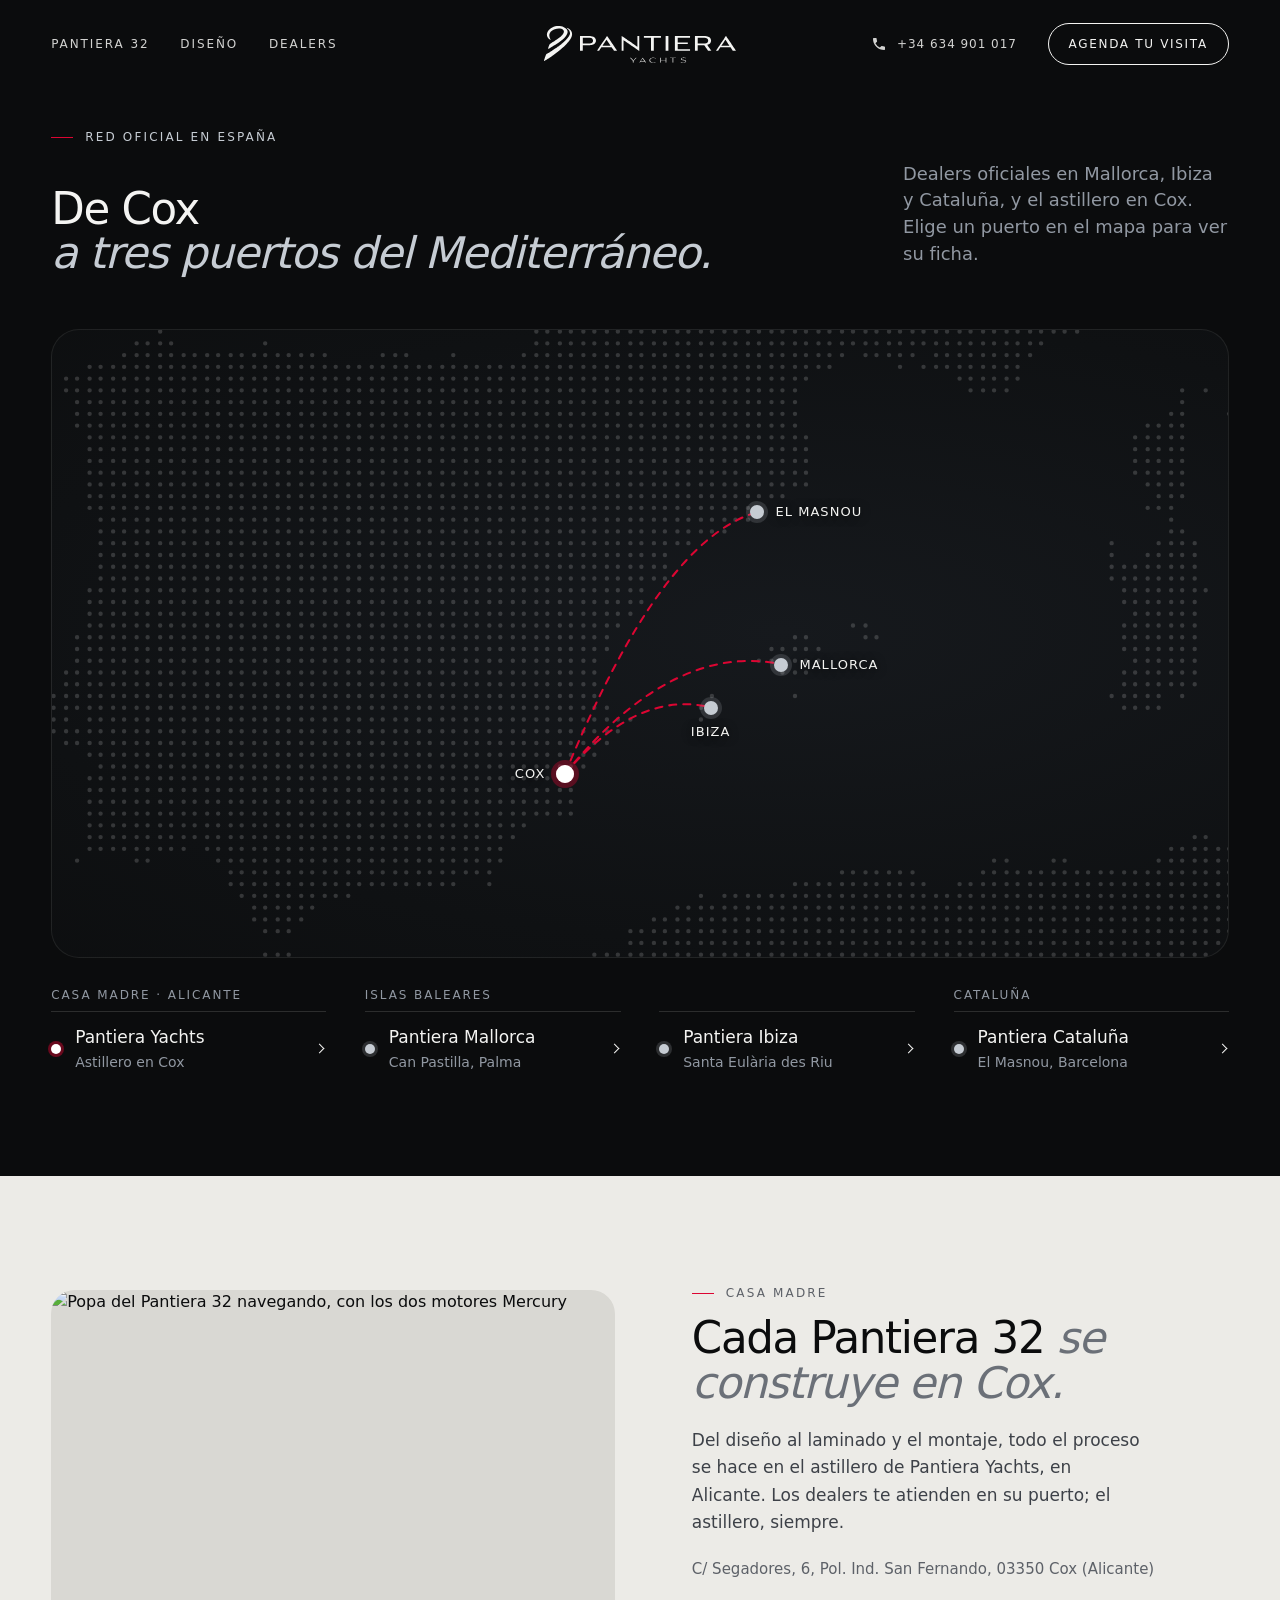
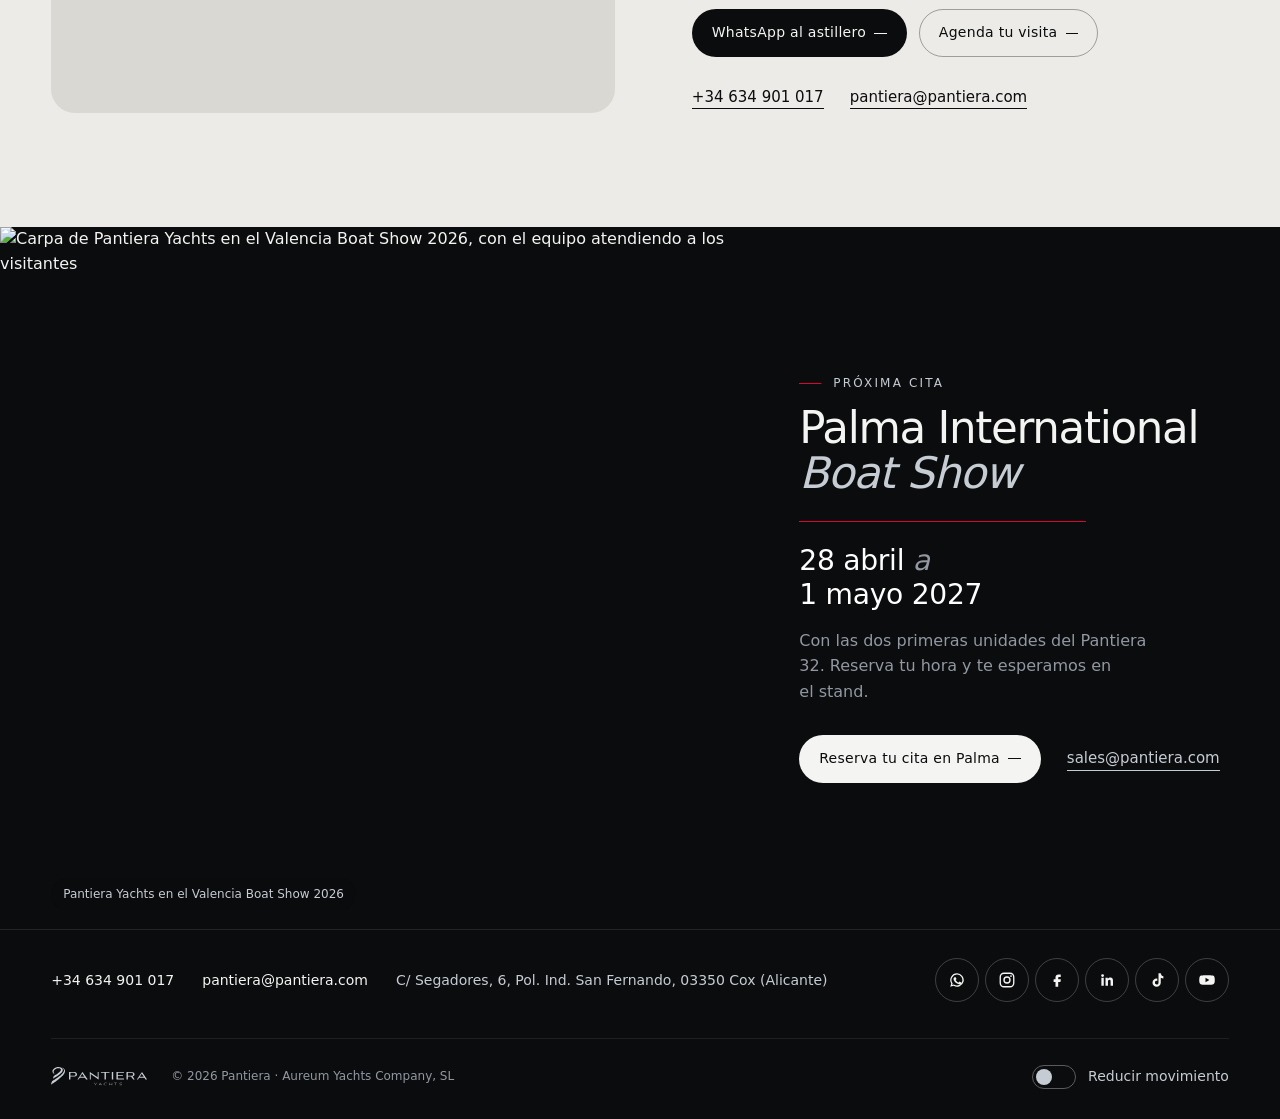
==== dealers/index.html @ 3465c620 "Pantiera · Hero limpo com IA, endereço novo nas etiquetas e acabamentos - Filmes do hero passados po" ====
<!doctype html>
<html lang="es">
<head>
<meta charset="utf-8">
<meta name="viewport" content="width=device-width, initial-scale=1, viewport-fit=cover">
<title>Dealers oficiales · Pantiera Yachts</title>
<meta name="description" content="Dealers oficiales de Pantiera Yachts en Mallorca, Ibiza y Cataluña, y la sede en Cox (Alicante). Teléfono, email y cómo llegar a cada uno.">
<link rel="canonical" href="https://pantiera-yachts.github.io/dealers/">
<meta name="theme-color" content="#0b0c0d">
<meta name="robots" content="noindex, nofollow">
<meta property="og:type" content="website">
<meta property="og:site_name" content="Pantiera Yachts">
<meta property="og:title" content="De Cox a tres puertos del Mediterráneo">
<meta property="og:url" content="https://pantiera-yachts.github.io/dealers/">
<meta property="og:description" content="Encuentra tu dealer oficial de Pantiera Yachts en Mallorca, Ibiza o Cataluña.">
<meta property="og:image" content="https://pantiera-yachts.github.io/og/home-v2.jpg">
<meta property="og:image:secure_url" content="https://pantiera-yachts.github.io/og/home-v2.jpg">
<meta property="og:image:type" content="image/jpeg">
<meta property="og:locale" content="es_ES">
<meta name="twitter:image:alt" content="Pantiera Yachts">
<meta property="og:image:alt" content="Pantiera Yachts">
<meta property="og:image:width" content="1200"><meta property="og:image:height" content="630">
<meta name="twitter:card" content="summary_large_image">
<meta name="twitter:title" content="De Cox a tres puertos del Mediterráneo">
<meta name="twitter:description" content="Encuentra tu dealer oficial de Pantiera Yachts en Mallorca, Ibiza o Cataluña.">
<meta name="twitter:image" content="https://pantiera-yachts.github.io/og/home-v2.jpg">
<link rel="icon" href="../favicon.svg" type="image/svg+xml">
<link rel="preload" href="../fonts/archivo.woff2" as="font" type="font/woff2" crossorigin>
<link rel="stylesheet" href="../estilo.css?v=97f2e28e">
<script type="application/ld+json">{"@context":"https://schema.org","@type":"Organization","name":"Pantiera Yachts","legalName":"Aureum Yachts Company, SL","url":"https://pantiera-yachts.github.io/","logo":"https://pantiera-yachts.github.io/img/logo-pantiera-600.png","address":{"@type":"PostalAddress","streetAddress":"C/ Segadores, 6, Pol. Ind. San Fernando","postalCode":"03350","addressLocality":"Cox","addressRegion":"Alicante","addressCountry":"ES"},"telephone":"+34 634 901 017","email":"pantiera@pantiera.com","sameAs":["https://www.instagram.com/pantierayachts/","https://www.facebook.com/people/Pantiera-Yachts/61588988215481/","https://www.linkedin.com/company/pantiera-yachts","https://www.tiktok.com/@pantierayachts","https://www.youtube.com/@PantieraYachts"],"makesOffer":[{"@type":"Offer","itemOffered":{"@type":"Product","name":"Pantiera 32","brand":"Pantiera Yachts","description":"Dayboat de 9,70 m con dos motores fueraborda Mercury, construido en Cox (Alicante)."}}]}</script>
</head>
<body id="inicio" class="pg-pagina pg-dealers">
<a class="saltar" href="#conteudo">Saltar al contenido</a>

<svg width="0" height="0" style="position:absolute" aria-hidden="true">
  <defs>
    <symbol id="logo" viewBox="0 0 1919.31 368"><g>
    <path class="onda" d="M227.49 17.05C225.94 18.3 226.29 19.15 229.29 21.27C254.79 39.35 265.26 63.22 257.76 86.2C251.11 106.7 224.31 138.7 189.24 168.05C181.14 174.85 177.94 177.45 173.14 181.27C164.31 188.32 153.99 196.15 143.01 204.15C138.19 207.67 138.66 207.32 128.51 214.45C124.19 217.5 119.96 220.45 119.14 221.02C113.94 224.7 95.11 237.22 85.51 243.42C84.34 244.17 82.31 245.5 81.01 246.35C79.71 247.17 77.06 248.87 75.14 250.1C73.21 251.35 70.91 252.82 70.01 253.4C68.09 254.62 59.24 260.2 57.26 261.42C51.44 265.02 50.26 265.72 34.64 274.75C25.74 279.9 23.14 281.97 20.36 286.25C18.56 289.02 18.64 288.87 4.74 330.37C2.54 336.97 0.56 342.55 0.36 342.77C-0.06 343.22 -0.14 346.25 0.26 346.25C0.41 346.25 0.76 346.62 1.04 347.1C2.41 349.45 5.29 349.57 8.74 347.42C9.91 346.67 12.74 344.92 15.01 343.5C17.29 342.1 19.54 340.7 20.01 340.37C20.49 340.05 22.74 338.62 25.01 337.2C35.26 330.72 36.64 329.82 43.89 325.15C51.34 320.35 64.44 311.4 77.96 301.87C85.01 296.9 90.84 292.72 95.89 289C97.14 288.1 99.96 286 102.21 284.37C109.89 278.75 113.34 276.17 124.86 267.35C126.24 266.3 129.04 264.15 131.09 262.55C133.14 260.95 135.11 259.4 135.49 259.12C135.84 258.87 139.74 255.77 144.11 252.25C148.49 248.75 152.71 245.37 153.49 244.75C154.81 243.7 158.19 240.9 163.01 236.9C188.04 216.07 208.89 196.62 229.91 174.5C233.36 170.85 241.34 161.77 244.79 157.5C249.59 151.6 252.11 148.35 256.24 142.75C257.39 141.22 262.04 134.4 262.66 133.37C263.01 132.82 263.91 131.35 264.69 130.12C288.96 91.15 285.79 55.7 255.84 31.67C246.24 24 229.56 15.37 227.49 17.05Z"/>
    <path class="onda" d="M129.66 0.22C129.59 0.35 128.54 0.57 127.34 0.72C86.81 6.05 44.41 35.5 32.36 66.7C23.84 88.75 31.56 116.95 49.86 130.55C54.79 134.2 65.26 140.05 67.61 140.42C69.99 140.8 70.01 139.65 67.66 136.42C66.04 134.2 64.81 132.25 62.94 129C55.01 115.2 51.61 99.2 53.79 85.82C56.94 66.2 71.61 49.05 95.14 37.5C100.44 34.9 102.06 34.2 108.26 31.97C136.21 21.82 172.56 22.7 187.64 33.92C215.04 54.27 193.14 91.2 127.44 135.45C124.44 137.47 121.29 139.57 120.44 140.12C119.59 140.65 117.59 141.95 116.01 142.95C111.44 145.92 110.09 146.77 106.51 149C104.66 150.15 102.59 151.45 101.89 151.87C101.21 152.32 99.46 153.4 98.01 154.27C96.56 155.12 94.44 156.42 93.26 157.15C88.44 160.1 78.81 165.9 74.01 168.77C54.56 180.37 55.41 179.35 48.54 199.87C46.34 206.47 43.69 214.37 42.64 217.45C40.14 224.9 40.21 226.6 43.21 228.02C45.44 229.12 46.31 228.75 55.26 223.25C57.11 222.1 59.54 220.6 60.64 219.95C61.74 219.27 65.24 217.1 68.39 215.12C71.56 213.15 78.76 208.7 84.39 205.22C97.71 197 102.44 194.07 103.51 193.37C103.99 193.07 107.04 191.15 110.26 189.1C122.89 181.15 134.94 173.2 148.11 164.1C165.14 152.35 183.96 137.62 195.26 127.25C198.74 124.05 208.16 114.7 210.01 112.62C248.69 69 244.41 32.12 198.29 11.62C186.76 6.5 171.01 2.5 155.89 0.85C153.84 0.62 151.94 0.35 151.71 0.22C151.16 -0.08 129.84 -0.08 129.66 0.22Z"/>
  </g>
  <g>
    <g><path d="M360.01 101.37L359.76 102.02L359.76 174.25L359.76 246.47L360.01 247.1L360.26 247.75L373.94 247.7L387.61 247.62L387.79 247C387.89 246.65 387.96 234.3 387.99 219.52L387.99 192.7L388.29 192.35L388.56 192L422.24 191.97C462.64 191.97 465.51 191.87 475.39 190.25C500.94 186.05 516.09 173.25 519.16 153.25L519.61 150.37L519.61 146.5C519.66 135.5 516.64 127.12 509.71 119.05C501.26 109.22 489.89 104.25 469.76 101.57L464.64 100.9L412.44 100.82L360.26 100.72L360.01 101.37ZM458.01 116.97C478.01 119.47 488.79 128.32 489.99 143.3L490.24 146.2L490.01 149.17C488.84 164.27 477.94 173.35 458.26 175.6L454.89 176L421.74 176L388.56 176L388.29 175.65L388.01 175.32L388.01 146.22L387.99 117.12L388.44 116.8L388.89 116.47L422.26 116.57L455.64 116.67L458.01 116.97Z"/></g>
    <g><path d="M629.96 99.67C629.54 100.15 628.91 101.05 624.04 108.25C622.31 110.8 619.84 114.45 618.54 116.37C612.66 125.05 610.74 127.92 607.89 132.12C606.21 134.6 603.79 138.2 602.49 140.12C601.19 142.05 598.09 146.6 595.64 150.25C593.19 153.9 590.71 157.55 590.14 158.37C589.56 159.2 587.21 162.67 584.89 166.12C582.56 169.55 579.64 173.9 578.39 175.75C577.11 177.6 570.14 187.9 562.89 198.62C555.61 209.35 548.04 220.55 546.04 223.5C544.04 226.45 541.06 230.85 539.44 233.25C537.81 235.65 535.29 239.4 533.81 241.57C530.34 246.67 530.19 246.95 530.36 247.37L530.49 247.75L540.49 247.75C545.99 247.75 550.66 247.67 550.89 247.57C551.14 247.5 552.81 245.17 554.64 242.4C564.01 228.15 573.74 213.6 574.06 213.3L574.44 213L625.39 213.05L676.34 213.12L677.14 214.25C677.56 214.87 682.56 222.4 688.24 231C693.91 239.6 698.81 246.87 699.09 247.17L699.59 247.75L715.19 247.75L730.76 247.75L730.76 247.27C730.76 247 727.81 242.42 724.19 237.07C720.56 231.75 715.94 224.9 713.89 221.87C711.86 218.85 708.76 214.3 707.04 211.75C702.76 205.45 699.14 200.1 693.84 192.25C691.36 188.6 687.89 183.47 686.11 180.87C684.36 178.25 681.76 174.42 680.39 172.37C678.99 170.3 676.51 166.65 674.89 164.25C673.26 161.85 670.79 158.17 669.39 156.12C668.01 154.05 665.54 150.4 663.89 148C659.61 141.67 655.29 135.3 650.16 127.7C647.66 124.02 644.51 119.35 643.14 117.32C641.76 115.27 638.61 110.65 636.16 107C630.61 98.77 630.69 98.85 629.96 99.67ZM625.81 137.17C626.99 138.52 664.89 195.7 664.89 196.12L664.89 196.62L625.21 196.7L585.51 196.75L585.49 196.45C585.46 196.27 585.46 195.97 585.49 195.8C585.51 195.62 587.41 192.7 589.69 189.3C591.99 185.9 600.76 172.77 609.21 160.12C626.09 134.87 625.04 136.3 625.81 137.17Z"/></g>
    <g><path d="M776.54 99.45L776.26 99.97L776.26 173.3L776.26 246.65L776.66 247.2L777.04 247.75L785.74 247.75L794.46 247.75L794.74 247.42L795.01 247.07L795.06 194.6L795.14 142.12L795.54 142.05C795.89 141.97 798.59 143.8 808.51 150.72C809.41 151.35 814.01 154.55 818.76 157.82C823.51 161.12 828.06 164.3 828.89 164.87C829.71 165.45 831.19 166.45 832.14 167.12C833.11 167.8 834.46 168.75 835.14 169.22C838.19 171.35 838.76 171.72 840.76 173.12C841.94 173.92 845.41 176.35 848.51 178.5C851.61 180.65 856.39 183.97 859.14 185.87C861.89 187.77 864.71 189.72 865.39 190.22C866.09 190.7 868.56 192.42 870.89 194.02C873.24 195.65 875.59 197.3 876.14 197.7C876.69 198.1 881.74 201.62 887.39 205.52C893.01 209.42 898.31 213.1 899.14 213.67C899.96 214.25 901.54 215.35 902.64 216.1C904.36 217.27 916.51 225.72 919.76 228C922.69 230.05 924.46 231.27 927.06 233.07C937.29 240.17 946.04 246.25 948.44 247.92C949.96 249 951.44 249.87 951.69 249.87L952.14 249.87L952.21 175.65L952.26 101.42L951.99 101.1L951.71 100.75L942.99 100.75L934.29 100.75L934.01 101.22L933.76 101.72L933.76 154.25L933.76 206.77L933.36 206.92L932.99 207.07L929.81 204.9C928.06 203.7 925.74 202.07 924.64 201.32C923.54 200.55 921.96 199.45 921.14 198.87C920.31 198.32 918.86 197.3 917.89 196.62C916.94 195.95 915.41 194.9 914.51 194.27C913.61 193.67 909.19 190.57 904.64 187.42C900.11 184.25 895.54 181.1 894.51 180.37C893.49 179.67 891.59 178.37 890.31 177.47C889.04 176.6 886.96 175.15 885.66 174.25C884.36 173.35 879.04 169.65 873.79 166C868.54 162.35 863.21 158.65 861.94 157.77C860.69 156.9 858.96 155.7 858.14 155.12C857.31 154.55 855.86 153.55 854.89 152.87C853.94 152.2 852.59 151.25 851.89 150.77C851.21 150.3 847.39 147.65 843.39 144.87C839.41 142.1 835.51 139.42 834.76 138.87C834.01 138.35 832.51 137.3 831.39 136.55C829.29 135.1 824.71 131.9 822.14 130.12C820.39 128.9 807.49 119.95 804.01 117.52C796.11 112.05 794.56 110.97 793.76 110.4C790.01 107.7 777.56 99.15 777.21 99.07C776.99 99 776.69 99.15 776.54 99.45Z"/></g>
    <g><path d="M998.76 101.22L998.51 101.72L998.51 108.6L998.51 115.47L998.91 115.85L999.29 116.25L1034.11 116.25L1068.91 116.25L1069.34 116.55L1069.76 116.87L1069.79 181.62C1069.81 217.22 1069.89 246.65 1069.99 247L1070.16 247.62L1083.89 247.7L1097.61 247.75L1097.81 247.45C1097.91 247.27 1098.01 217.92 1098.01 182.25L1098.01 117.35L1098.41 116.8L1098.79 116.25L1133.74 116.25L1168.71 116.25L1168.99 115.9L1169.29 115.55L1169.26 108.47L1169.24 101.4L1168.99 101.07L1168.71 100.75L1083.86 100.75L999.04 100.75L998.76 101.22Z"/></g>
    <g><path d="M1216.01 101.22L1215.76 101.72L1215.76 174.25L1215.76 246.77L1216.01 247.27L1216.29 247.75L1229.61 247.75L1242.96 247.75L1243.24 247.4L1243.51 247.07L1243.51 174.25L1243.51 101.42L1243.24 101.07L1242.96 100.75L1229.61 100.75L1216.29 100.75L1216.01 101.22Z"/></g>
    <g><path d="M1308.81 101.05L1308.51 101.35L1308.51 174.25L1308.51 247.15L1308.81 247.45L1309.11 247.75L1384.31 247.75L1459.49 247.75L1459.76 247.27L1460.01 246.77L1460.01 239.7L1460.01 232.6L1459.71 232.3L1459.41 232L1398.56 232L1337.74 232L1337.24 231.75L1336.76 231.47L1336.76 205.92L1336.76 180.35L1337.06 180.05L1337.36 179.75L1387.14 179.75L1436.91 179.75L1437.21 179.45L1437.51 179.15L1437.51 171.7L1437.51 164.25L1436.96 164.12C1436.64 164.05 1414.09 163.97 1386.81 163.92L1337.24 163.87L1337.01 163.5L1336.76 163.12L1336.76 140.07L1336.76 117.02L1337.24 116.75L1337.74 116.5L1398.61 116.5L1459.49 116.5L1459.76 116.02L1460.01 115.52L1460.01 108.45L1460.01 101.35L1459.71 101.05L1459.41 100.75L1384.26 100.75L1309.11 100.75L1308.81 101.05Z"/></g>
    <g><path d="M1509.31 101.05L1509.01 101.35L1509.01 174.07L1509.01 246.77L1509.26 247.27L1509.54 247.75L1522.71 247.75C1530.59 247.75 1536.04 247.65 1536.26 247.5L1536.64 247.27L1536.71 219.9L1536.76 192.55L1537.09 192.3L1537.41 192.02L1563.66 191.97C1578.09 191.92 1592.46 191.8 1595.59 191.67L1601.29 191.45L1601.74 191.85C1601.99 192.07 1603.86 194.67 1605.91 197.65C1610.61 204.42 1612.54 207.2 1613.96 209.25C1615.54 211.5 1622.29 221.2 1623.96 223.62C1625.84 226.32 1626.74 227.62 1627.89 229.25C1628.44 230 1629.39 231.37 1630.01 232.27C1637.96 243.77 1640.64 247.55 1641.04 247.75L1641.49 248L1656.81 247.95L1672.14 247.87L1672.11 247.37C1672.11 247.1 1670.99 245.3 1669.61 243.37C1668.26 241.45 1666.81 239.42 1666.44 238.87C1665.59 237.62 1664.94 236.75 1655.24 223C1650.91 216.87 1646.86 211.15 1646.24 210.25C1645.61 209.35 1643.04 205.7 1640.51 202.12C1637.99 198.55 1635.26 194.67 1634.44 193.5C1633.61 192.32 1632.74 191.1 1632.49 190.77C1632.21 190.45 1632.01 189.92 1632.01 189.6L1632.01 189.02L1633.46 188.62C1656.61 182.25 1668.19 170.1 1669.79 150.45L1670.06 147.02L1669.79 143.2C1668.31 122.47 1656.76 110.15 1633.64 104.62C1628.66 103.42 1627.94 103.3 1623.64 102.65C1611.26 100.82 1609.79 100.77 1555.14 100.77L1509.61 100.75L1509.31 101.05ZM1605.14 117C1626.51 118.45 1637.29 125.6 1640.44 140.5L1640.89 142.62L1640.86 146.75L1640.84 150.87L1640.29 153.5C1637.36 167.32 1628.31 173.82 1609.41 175.62L1605.44 176L1571.39 176L1537.36 176L1537.06 175.7L1536.76 175.4L1536.76 146.32L1536.76 117.27L1537.21 117.02L1537.64 116.77L1569.51 116.75C1588.21 116.75 1602.94 116.85 1605.14 117Z"/></g>
    <g><path d="M1816.34 102.57C1815.24 104.25 1808.01 114.9 1800.34 126.25C1792.66 137.6 1782.34 152.82 1777.39 160.12C1772.46 167.4 1767.39 174.9 1766.14 176.75C1763.31 180.92 1757.66 189.25 1754.64 193.75C1753.39 195.6 1750.91 199.25 1749.14 201.87C1747.36 204.47 1744.79 208.3 1743.39 210.37C1738.89 217 1734.99 222.77 1732.31 226.75C1730.86 228.87 1728.66 232.15 1727.39 234C1726.14 235.85 1723.84 239.27 1722.26 241.57C1718.61 246.92 1718.64 246.85 1718.84 247.32L1718.99 247.75L1729.09 247.75L1739.16 247.75L1739.56 247.42C1739.76 247.27 1743.64 241.55 1748.14 234.75C1752.64 227.95 1757.56 220.52 1759.09 218.25C1760.59 215.97 1762.04 213.87 1762.34 213.55L1762.84 213L1813.64 213L1864.41 213L1864.81 213.3C1865.01 213.47 1868.99 219.35 1873.64 226.37C1886.34 245.52 1887.04 246.57 1887.59 247.17L1888.09 247.75L1903.56 247.75L1919.04 247.75L1919.19 247.37L1919.31 246.97L1916.24 242.42C1914.56 239.92 1912.04 236.17 1910.64 234.12C1906.61 228.15 1901.86 221.15 1899.39 217.5C1898.14 215.65 1895.54 211.82 1893.64 209C1888.46 201.32 1884.64 195.7 1882.54 192.62C1881.51 191.1 1879.64 188.35 1878.41 186.5C1877.16 184.65 1875.89 182.77 1875.59 182.37C1875.31 181.95 1867.14 169.92 1857.49 155.62C1847.81 141.32 1838.64 127.77 1837.09 125.5C1835.56 123.22 1832.06 118.05 1829.31 114C1826.59 109.95 1823.24 105.02 1821.91 103.05L1819.49 99.5L1818.94 99.5L1818.39 99.5L1816.34 102.57ZM1833.74 166.25C1844.46 182.32 1853.26 195.6 1853.29 195.8C1853.31 195.97 1853.31 196.27 1853.29 196.42L1853.26 196.75L1813.81 196.75L1774.36 196.75L1774.09 196.47L1773.79 196.17L1774.01 195.65C1774.11 195.37 1776.49 191.75 1779.26 187.62C1782.06 183.5 1790.74 170.5 1798.59 158.75C1813.09 136.97 1813.29 136.67 1813.91 136.92C1814.11 137 1823.04 150.2 1833.74 166.25Z"/></g>
  </g>
  <g>
    <g><path d="M860.09 316.9C859.19 317.3 859.39 317.57 866.14 324.62C876.66 335.65 887.84 347.65 888.04 348.2C888.16 348.52 888.26 352.82 888.26 357.77L888.26 366.75L888.91 367C889.26 367.15 890.66 367.25 892.04 367.25L894.51 367.25L895.01 366.75L895.51 366.25L895.51 357.27L895.51 348.3L896.34 347.32C896.79 346.8 897.66 345.87 898.29 345.25C898.89 344.62 904.44 338.72 910.61 332.12C916.81 325.52 922.26 319.72 922.74 319.25C923.24 318.75 923.79 318.17 923.99 317.92L924.31 317.5L924.01 317.12L923.71 316.75L921.66 316.75C919.01 316.77 919.46 316.45 912.74 323.5C909.54 326.87 903.89 332.8 900.16 336.7L893.44 343.77L892.86 343.7L892.29 343.62L887.59 338.6C885.01 335.85 880.56 331.12 877.74 328.1C874.91 325.1 871.34 321.32 869.81 319.75L867.06 316.87L863.71 316.82C861.89 316.8 860.24 316.82 860.09 316.9Z"/></g>
    <g><path d="M985.31 317.92C984.79 318.72 980.46 325.17 975.71 332.25C970.99 339.32 963.99 349.8 960.16 355.5C951.74 368.05 952.06 367.25 955.39 367.22C957.61 367.2 957.99 367.05 958.76 365.8C961.01 362.1 966.49 354.25 966.96 354.02L967.54 353.75L985.59 353.75C995.51 353.75 1003.89 353.82 1004.19 353.9L1004.74 354.05L1006.81 357.2C1007.96 358.95 1009.86 361.8 1010.99 363.55C1013.44 367.25 1013.44 367.25 1017.01 367.25C1020.79 367.25 1021.26 366.9 1019.89 365.12C1019.56 364.67 1017.41 361.52 1015.11 358.1C1010.99 351.95 1006.86 345.82 999.74 335.27C997.74 332.3 994.26 327.12 992.01 323.75C986.44 315.37 986.81 315.72 985.31 317.92ZM987.54 328C994.11 337.75 1001.26 348.87 1001.21 349.22L1001.14 349.62L985.64 349.62L970.14 349.62L970.14 349.07C970.14 348.77 971.64 346.3 973.46 343.57C975.26 340.85 978.69 335.72 981.04 332.17L985.29 325.72L985.71 325.8C985.94 325.85 986.76 326.82 987.54 328Z"/></g>
    <g><path d="M1085.01 316.25C1069.24 317.32 1057.69 324.65 1054.71 335.5L1054.14 337.62L1054.16 342.37L1054.16 347.12L1054.86 349.25C1057.89 358.35 1066.21 364.67 1078.24 367C1079.69 367.27 1080.96 367.6 1081.11 367.75L1081.36 368L1090.76 368L1100.16 368L1100.41 367.75C1100.54 367.62 1101.89 367.27 1103.41 367C1108.14 366.15 1114.21 364.17 1115.54 363.07L1116.26 362.45L1116.26 361.05C1116.26 360.25 1116.14 359.45 1116.01 359.25L1115.79 358.87L1114.96 359.22C1109.66 361.4 1106.01 362.45 1100.91 363.3L1097.64 363.85L1091.76 363.85L1085.89 363.87L1082.76 363.3C1070.21 361 1062.86 354.95 1061.24 345.52L1060.94 343.9L1061.09 341L1061.24 338.12L1061.74 336.45C1064.26 327.85 1072.61 322.07 1084.64 320.65C1094.41 319.47 1105.54 321 1113.31 324.57L1115.51 325.57L1115.89 325.25L1116.26 324.95L1116.26 323.22L1116.26 321.5L1115.46 321C1113.14 319.57 1106.21 317.57 1100.89 316.77L1097.64 316.27L1092.76 316.15C1090.09 316.1 1086.59 316.12 1085.01 316.25Z"/></g>
    <g><path d="M1163.46 317.02L1163.01 317.27L1163.01 342L1163.01 366.72L1163.49 367C1163.76 367.12 1165.06 367.25 1166.36 367.25L1168.76 367.25L1169.26 366.75L1169.76 366.25L1169.76 355.22L1169.74 344.2L1170.04 343.85L1170.31 343.5L1192.91 343.5L1215.49 343.5L1215.76 343.97L1216.01 344.47L1216.01 355.47L1216.01 366.47L1216.41 366.85L1216.79 367.25L1219.21 367.25L1221.66 367.25L1222.21 366.85L1222.76 366.47L1222.76 342L1222.76 317.5L1222.14 317.1L1221.54 316.7L1219.01 316.8L1216.49 316.87L1216.26 317.25C1216.11 317.47 1216.01 321.92 1216.01 328.05L1216.01 338.47L1215.61 338.85L1215.24 339.25L1192.79 339.25L1170.31 339.25L1170.06 338.92L1169.79 338.6L1169.71 328.02L1169.64 317.45L1169.16 317.1L1168.66 316.75L1166.29 316.75C1164.96 316.75 1163.69 316.87 1163.46 317.02Z"/></g>
    <g><path d="M1260.06 317.12L1259.51 317.52L1259.51 318.97C1259.51 319.75 1259.64 320.52 1259.81 320.7L1260.11 321L1272.29 321L1284.49 321L1284.86 321.4L1285.26 321.77L1285.26 344.12L1285.26 366.47L1285.81 366.85L1286.36 367.25L1288.94 367.25L1291.49 367.25L1291.86 366.85L1292.26 366.47L1292.26 344.12L1292.26 321.77L1292.66 321.4L1293.04 321L1305.24 321L1317.41 321L1317.71 320.7C1318.06 320.35 1318.11 317.8 1317.76 317.25L1317.54 316.87L1289.09 316.8L1260.64 316.75L1260.06 317.12Z"/></g>
    <g><path d="M1387.64 316.25C1376.76 317.25 1370.59 321.15 1369.46 327.75L1369.16 329.5L1369.44 331.4L1369.71 333.3L1370.51 334.87L1371.34 336.47L1372.74 337.67C1376.14 340.6 1380.69 342 1389.51 342.87C1410.56 344.95 1415.66 347.22 1414.91 354.3L1414.76 355.8L1414.09 357.02C1412.31 360.3 1408.86 362.05 1401.64 363.32L1398.64 363.85L1392.51 363.82L1386.39 363.82L1382.26 363.27C1377.31 362.62 1373.66 361.95 1370.64 361.12C1367.96 360.37 1368.14 360.4 1367.66 360.9L1367.26 361.27L1367.26 362.65C1367.26 364.35 1367.54 364.87 1368.56 365.22C1370.14 365.75 1374.91 366.7 1377.39 367C1378.76 367.17 1380.26 367.47 1380.74 367.65L1381.56 368L1392.19 368L1402.79 368L1403.34 367.65C1403.64 367.47 1404.61 367.17 1405.51 367.02C1416.59 365 1422.51 358.02 1420.29 349.55C1418.69 343.45 1413.49 340.47 1401.64 338.87C1400.14 338.67 1396.59 338.17 1393.76 337.77C1390.94 337.37 1387.96 336.97 1387.14 336.9C1379.51 336.07 1375.66 333.75 1375.11 329.65L1374.96 328.55L1375.39 327.17C1376.46 323.75 1380.14 321.62 1386.51 320.72L1388.89 320.37L1395.01 320.37C1403.79 320.37 1409.61 321.12 1414.81 322.92L1416.74 323.57L1417.14 323.25L1417.54 322.92L1417.46 321.17L1417.39 319.42L1416.76 318.97C1415.91 318.35 1411.94 317.37 1407.81 316.75L1404.39 316.22L1397.14 316.12C1393.16 316.07 1388.89 316.12 1387.64 316.25Z"/></g>
  </g>
</symbol>
  </defs>
</svg>

<header class="topo" data-topo>
  <nav class="topo-lado topo-esq" aria-label="Principal">
    <a href="../models/">Pantiera 32</a>
    <a href="../#d60">Diseño</a>
    <a href="../dealers/">Dealers</a>
  </nav>
  <a class="topo-logo" href="../#inicio" aria-label="Pantiera Yachts, inicio" data-logo-alvo><svg viewBox="0 0 1919.31 368"><use href="#logo"/></svg></a>
  <div class="topo-lado topo-dir">
    <a class="topo-tel" href="tel:+34634901017" aria-label="Llamar a Pantiera Yachts"><svg viewBox="0 0 24 24"><path d="M6.6 10.8a15.5 15.5 0 0 0 6.6 6.6l2.2-2.2c.3-.3.7-.4 1-.2 1.1.4 2.3.6 3.6.6.6 0 1 .4 1 1V20c0 .6-.4 1-1 1A17 17 0 0 1 3 4c0-.6.4-1 1-1h3.5c.6 0 1 .4 1 1 0 1.3.2 2.5.6 3.6.1.3 0 .7-.2 1z"/></svg><span class="topo-tel-n">+34 634 901 017</span></a>
    <a class="topo-cta" href="../#proposta" data-cta="cabecalho">Agenda tu visita</a>
    <button class="menu-botao" type="button" aria-expanded="false" aria-controls="menu" data-menu-botao><span></span><span></span><span class="sr">Menú</span></button>
  </div>
</header>

<div class="menu" id="menu" data-menu hidden>
  <nav class="menu-lista" aria-label="Menú">
    <a href="../models/" style="--i:0"><span>Pantiera 32</span><small>El barco</small></a>
    <a href="../models/#construir" style="--i:1"><span>Configúralo en 3D</span><small>Colores y motores</small></a>
    <a href="../dealers/" style="--i:2"><span>Dealers</span><small>Red oficial</small></a>
    <a href="../quote/" style="--i:3"><span>Agenda tu visita</span><small>Astillero o dealer</small></a>
  </nav>
  <div class="menu-frota" style="--i:4">
    <a href="../models/#pantiera-32"><img decoding="async" src="../img/pt-32-perfil-linhas.webp" alt="" loading="lazy"><span>Pantiera 32</span></a>
  </div>
  <div class="menu-pe" style="--i:5">
    <a href="tel:+34634901017" data-cta="menu-telefono">+34 634 901 017</a>
    <a href="mailto:sales@pantiera.com" data-cta="menu-email">sales@pantiera.com</a>
    <p>Astillero en Cox, Alicante</p>
  </div>
</div>

<main id="conteudo">

  <section class="dl" id="mundo" aria-labelledby="dl-titulo">
    <header class="grelha dl-cabeca">
      <p class="dl-sobre">Red oficial en España</p>
      <h1 class="titulo-g" id="dl-titulo"><span class="linha">De Cox</span> <span class="linha"><em>a tres puertos del Mediterráneo.</em></span></h1>
      <p class="dl-sub">Dealers oficiales en Mallorca, Ibiza y Cataluña, y el astillero en Cox. Elige un puerto en el mapa para ver su ficha.</p>
    </header>

    <!-- o palco: o mapa grande, os portos como botões e a ficha que abre ao lado (no telemóvel, de baixo) -->
    <div class="dl-palco" data-dl-palco>
      <div class="dl-marco">
        <div class="dl-lienzo" data-dl-lienzo>
      <svg class="dl-svg" viewBox="350 80 1500 800" aria-hidden="true" focusable="false">
        <g class="dl-pontos"><path d="M982 8h0m16 0h0m14 0h0m16 0h0m14 0h0m16 0h0m14 0h0m16 0h0m14 0h0m16 0h0m14 0h0m16 0h0m14 0h0m16 0h0m14 0h0m16 0h0m14 0h0m16 0h0m14 0h0m16 0h0m14 0h0m16 0h0m14 0h0m16 0h0m14 0h0m16 0h0m14 0h0m16 0h0m14 0h0m16 0h0m14 0h0m16 0h0m14 0h0m16 0h0m14 0h0m16 0h0m14 0h0m16 0h0m14 0h0m16 0h0m14 0h0m16 0h0m14 0h0m16 0h0m14 0h0m16 0h0m14 0h0m16 0h0m14 0h0m16 0h0m14 0h0m16 0h0m14 0h0m16 0h0m14 0h0m16 0h0m14 0h0m16 0h0m14 0h0m16 0h0m14 0h0m16 0h0m14 0h0m16 0h0m14 0h0m16 0h0m14 0h0m16 0h0M982 23h0m16 0h0m14 0h0m16 0h0m14 0h0m16 0h0m14 0h0m16 0h0m14 0h0m16 0h0m14 0h0m16 0h0m14 0h0m16 0h0m14 0h0m16 0h0m14 0h0m16 0h0m14 0h0m16 0h0m14 0h0m16 0h0m14 0h0m16 0h0m14 0h0m16 0h0m14 0h0m16 0h0m14 0h0m16 0h0m14 0h0m16 0h0m14 0h0m16 0h0m14 0h0m16 0h0m14 0h0m16 0h0m14 0h0m16 0h0m14 0h0m16 0h0m14 0h0m16 0h0m14 0h0m16 0h0m14 0h0m16 0h0m14 0h0m16 0h0m14 0h0m30 0h0m16 0h0m14 0h0m16 0h0m14 0h0m16 0h0m14 0h0m16 0h0m14 0h0m16 0h0m14 0h0m16 0h0m14 0h0m16 0h0m14 0h0m16 0h0M982 38h0m16 0h0m14 0h0m16 0h0m14 0h0m16 0h0m14 0h0m16 0h0m14 0h0m16 0h0m14 0h0m16 0h0m14 0h0m16 0h0m14 0h0m16 0h0m14 0h0m16 0h0m14 0h0m16 0h0m14 0h0m16 0h0m14 0h0m16 0h0m14 0h0m16 0h0m14 0h0m16 0h0m14 0h0m16 0h0m14 0h0m16 0h0m14 0h0m16 0h0m14 0h0m16 0h0m14 0h0m16 0h0m14 0h0m16 0h0m14 0h0m16 0h0m14 0h0m16 0h0m14 0h0m16 0h0m14 0h0m16 0h0m14 0h0m16 0h0m90 0h0m14 0h0m16 0h0m14 0h0m16 0h0m14 0h0m16 0h0m14 0h0m16 0h0m14 0h0m16 0h0m14 0h0m16 0h0M982 52h0m16 0h0m14 0h0m16 0h0m14 0h0m16 0h0m14 0h0m16 0h0m14 0h0m16 0h0m14 0h0m16 0h0m14 0h0m16 0h0m14 0h0m16 0h0m14 0h0m16 0h0m14 0h0m16 0h0m14 0h0m16 0h0m14 0h0m16 0h0m14 0h0m16 0h0m14 0h0m16 0h0m14 0h0m16 0h0m14 0h0m16 0h0m14 0h0m16 0h0m14 0h0m16 0h0m14 0h0m16 0h0m14 0h0m16 0h0m14 0h0m16 0h0m14 0h0m16 0h0m14 0h0m16 0h0m14 0h0m16 0h0m14 0h0m120 0h0m16 0h0m14 0h0m16 0h0m14 0h0m16 0h0m14 0h0m16 0h0m14 0h0m16 0h0m14 0h0m16 0h0M968 67h0m14 0h0m16 0h0m14 0h0m16 0h0m14 0h0m16 0h0m14 0h0m16 0h0m14 0h0m16 0h0m14 0h0m16 0h0m14 0h0m16 0h0m14 0h0m16 0h0m14 0h0m16 0h0m14 0h0m16 0h0m14 0h0m16 0h0m14 0h0m16 0h0m14 0h0m16 0h0m14 0h0m16 0h0m14 0h0m16 0h0m14 0h0m16 0h0m14 0h0m16 0h0m14 0h0m16 0h0m14 0h0m16 0h0m14 0h0m16 0h0m14 0h0m16 0h0m14 0h0m16 0h0m14 0h0m16 0h0m14 0h0m16 0h0m164 0h0m16 0h0m14 0h0m16 0h0m14 0h0m16 0h0m14 0h0m16 0h0m14 0h0m16 0h0M488 82h0m480 0h0m14 0h0m16 0h0m14 0h0m16 0h0m14 0h0m16 0h0m14 0h0m16 0h0m14 0h0m16 0h0m14 0h0m16 0h0m14 0h0m16 0h0m14 0h0m16 0h0m14 0h0m16 0h0m14 0h0m16 0h0m14 0h0m16 0h0m14 0h0m16 0h0m14 0h0m16 0h0m14 0h0m16 0h0m14 0h0m16 0h0m14 0h0m16 0h0m14 0h0m16 0h0m14 0h0m16 0h0m14 0h0m16 0h0m14 0h0m16 0h0m14 0h0m16 0h0m14 0h0m16 0h0m14 0h0m16 0h0m210 0h0m14 0h0m16 0h0m14 0h0m16 0h0m14 0h0m16 0h0m14 0h0m16 0h0M458 97h0m14 0h0m16 0h0m14 0h0m120 0h0m346 0h0m14 0h0m16 0h0m14 0h0m16 0h0m14 0h0m16 0h0m14 0h0m16 0h0m14 0h0m16 0h0m14 0h0m16 0h0m14 0h0m16 0h0m14 0h0m16 0h0m14 0h0m16 0h0m14 0h0m16 0h0m14 0h0m16 0h0m14 0h0m16 0h0m14 0h0m16 0h0m14 0h0m16 0h0m14 0h0m16 0h0m14 0h0m16 0h0m14 0h0m16 0h0m14 0h0m16 0h0m14 0h0m16 0h0m14 0h0m16 0h0m14 0h0m16 0h0m14 0h0m256 0h0m14 0h0m16 0h0m14 0h0m16 0h0m14 0h0m16 0h0m14 0h0m16 0h0M442 112h0m16 0h0m14 0h0m16 0h0m14 0h0m16 0h0m14 0h0m16 0h0m14 0h0m16 0h0m14 0h0m16 0h0m14 0h0m16 0h0m14 0h0m16 0h0m14 0h0m16 0h0m74 0h0m16 0h0m14 0h0m60 0h0m90 0h0m16 0h0m14 0h0m16 0h0m14 0h0m16 0h0m14 0h0m16 0h0m14 0h0m16 0h0m14 0h0m16 0h0m14 0h0m16 0h0m14 0h0m16 0h0m14 0h0m16 0h0m14 0h0m16 0h0m14 0h0m16 0h0m14 0h0m16 0h0m14 0h0m16 0h0m14 0h0m16 0h0m30 0h0m14 0h0m16 0h0m14 0h0m16 0h0m30 0h0m14 0h0m16 0h0m14 0h0m16 0h0m14 0h0m16 0h0m14 0h0m16 0h0m270 0h0m14 0h0m16 0h0m14 0h0m16 0h0m14 0h0m16 0h0m14 0h0m16 0h0M398 127h0m14 0h0m16 0h0m14 0h0m16 0h0m14 0h0m16 0h0m14 0h0m16 0h0m14 0h0m16 0h0m14 0h0m16 0h0m14 0h0m16 0h0m14 0h0m16 0h0m14 0h0m16 0h0m14 0h0m16 0h0m14 0h0m16 0h0m14 0h0m16 0h0m14 0h0m16 0h0m14 0h0m16 0h0m14 0h0m16 0h0m14 0h0m16 0h0m14 0h0m16 0h0m14 0h0m16 0h0m14 0h0m16 0h0m14 0h0m16 0h0m14 0h0m16 0h0m14 0h0m16 0h0m14 0h0m16 0h0m14 0h0m16 0h0m14 0h0m16 0h0m14 0h0m16 0h0m14 0h0m16 0h0m14 0h0m16 0h0m14 0h0m16 0h0m14 0h0m16 0h0m14 0h0m16 0h0m14 0h0m90 0h0m30 0h0m16 0h0m14 0h0m16 0h0m14 0h0m16 0h0m14 0h0m16 0h0m14 0h0m300 0h0m16 0h0m14 0h0m16 0h0m14 0h0m16 0h0m14 0h0m16 0h0M368 142h0m14 0h0m16 0h0m14 0h0m16 0h0m14 0h0m16 0h0m14 0h0m16 0h0m14 0h0m16 0h0m14 0h0m16 0h0m14 0h0m16 0h0m14 0h0m16 0h0m14 0h0m16 0h0m14 0h0m16 0h0m14 0h0m16 0h0m14 0h0m16 0h0m14 0h0m16 0h0m14 0h0m16 0h0m14 0h0m16 0h0m14 0h0m16 0h0m14 0h0m16 0h0m14 0h0m16 0h0m14 0h0m16 0h0m14 0h0m16 0h0m14 0h0m16 0h0m14 0h0m16 0h0m14 0h0m16 0h0m14 0h0m16 0h0m14 0h0m16 0h0m14 0h0m16 0h0m14 0h0m16 0h0m14 0h0m16 0h0m14 0h0m16 0h0m14 0h0m16 0h0m14 0h0m16 0h0m14 0h0m196 0h0m14 0h0m16 0h0m14 0h0m16 0h0m14 0h0m300 0h0m16 0h0m14 0h0m16 0h0m14 0h0m16 0h0m14 0h0m16 0h0M368 157h0m14 0h0m16 0h0m14 0h0m16 0h0m14 0h0m16 0h0m14 0h0m16 0h0m14 0h0m16 0h0m14 0h0m16 0h0m14 0h0m16 0h0m14 0h0m16 0h0m14 0h0m16 0h0m14 0h0m16 0h0m14 0h0m16 0h0m14 0h0m16 0h0m14 0h0m16 0h0m14 0h0m16 0h0m14 0h0m16 0h0m14 0h0m16 0h0m14 0h0m16 0h0m14 0h0m16 0h0m14 0h0m16 0h0m14 0h0m16 0h0m14 0h0m16 0h0m14 0h0m16 0h0m14 0h0m16 0h0m14 0h0m16 0h0m14 0h0m16 0h0m14 0h0m16 0h0m14 0h0m16 0h0m14 0h0m16 0h0m14 0h0m16 0h0m14 0h0m16 0h0m14 0h0m16 0h0m224 0h0m16 0h0m14 0h0m16 0h0m224 0h0m30 0h0m60 0h0m16 0h0m14 0h0m16 0h0m14 0h0m16 0h0m14 0h0m16 0h0M382 172h0m16 0h0m14 0h0m16 0h0m14 0h0m16 0h0m14 0h0m16 0h0m14 0h0m16 0h0m14 0h0m16 0h0m14 0h0m16 0h0m14 0h0m16 0h0m14 0h0m16 0h0m14 0h0m16 0h0m14 0h0m16 0h0m14 0h0m16 0h0m14 0h0m16 0h0m14 0h0m16 0h0m14 0h0m16 0h0m14 0h0m16 0h0m14 0h0m16 0h0m14 0h0m16 0h0m14 0h0m16 0h0m14 0h0m16 0h0m14 0h0m16 0h0m14 0h0m16 0h0m14 0h0m16 0h0m14 0h0m16 0h0m14 0h0m16 0h0m14 0h0m16 0h0m14 0h0m16 0h0m14 0h0m16 0h0m14 0h0m16 0h0m14 0h0m16 0h0m14 0h0m16 0h0m494 0h0m76 0h0m30 0h0m14 0h0m16 0h0m14 0h0m16 0h0m14 0h0m16 0h0M382 187h0m16 0h0m14 0h0m16 0h0m14 0h0m16 0h0m14 0h0m16 0h0m14 0h0m16 0h0m14 0h0m16 0h0m14 0h0m16 0h0m14 0h0m16 0h0m14 0h0m16 0h0m14 0h0m16 0h0m14 0h0m16 0h0m14 0h0m16 0h0m14 0h0m16 0h0m14 0h0m16 0h0m14 0h0m16 0h0m14 0h0m16 0h0m14 0h0m16 0h0m14 0h0m16 0h0m14 0h0m16 0h0m14 0h0m16 0h0m14 0h0m16 0h0m14 0h0m16 0h0m14 0h0m16 0h0m14 0h0m16 0h0m14 0h0m16 0h0m14 0h0m16 0h0m14 0h0m16 0h0m14 0h0m16 0h0m14 0h0m16 0h0m14 0h0m16 0h0m14 0h0m16 0h0m480 0h0m14 0h0m60 0h0m16 0h0m44 0h0m16 0h0m14 0h0m16 0h0m14 0h0m16 0h0M382 202h0m16 0h0m14 0h0m16 0h0m14 0h0m16 0h0m14 0h0m16 0h0m14 0h0m16 0h0m14 0h0m16 0h0m14 0h0m16 0h0m14 0h0m16 0h0m14 0h0m16 0h0m14 0h0m16 0h0m14 0h0m16 0h0m14 0h0m16 0h0m14 0h0m16 0h0m14 0h0m16 0h0m14 0h0m16 0h0m14 0h0m16 0h0m14 0h0m16 0h0m14 0h0m16 0h0m14 0h0m16 0h0m14 0h0m16 0h0m14 0h0m16 0h0m14 0h0m16 0h0m14 0h0m16 0h0m14 0h0m16 0h0m14 0h0m16 0h0m14 0h0m16 0h0m14 0h0m16 0h0m14 0h0m16 0h0m14 0h0m16 0h0m14 0h0m16 0h0m14 0h0m16 0h0m450 0h0m14 0h0m16 0h0m14 0h0m136 0h0m14 0h0m16 0h0m14 0h0m16 0h0M398 217h0m14 0h0m16 0h0m14 0h0m16 0h0m14 0h0m16 0h0m14 0h0m16 0h0m14 0h0m16 0h0m14 0h0m16 0h0m14 0h0m16 0h0m14 0h0m16 0h0m14 0h0m16 0h0m14 0h0m16 0h0m14 0h0m16 0h0m14 0h0m16 0h0m14 0h0m16 0h0m14 0h0m16 0h0m14 0h0m16 0h0m14 0h0m16 0h0m14 0h0m16 0h0m14 0h0m16 0h0m14 0h0m16 0h0m14 0h0m16 0h0m14 0h0m16 0h0m14 0h0m16 0h0m14 0h0m16 0h0m14 0h0m16 0h0m14 0h0m16 0h0m14 0h0m16 0h0m14 0h0m16 0h0m14 0h0m16 0h0m14 0h0m16 0h0m14 0h0m16 0h0m14 0h0m420 0h0m16 0h0m14 0h0m16 0h0m14 0h0m136 0h0m14 0h0m16 0h0m14 0h0m16 0h0M398 232h0m14 0h0m16 0h0m14 0h0m16 0h0m14 0h0m16 0h0m14 0h0m16 0h0m14 0h0m16 0h0m14 0h0m16 0h0m14 0h0m16 0h0m14 0h0m16 0h0m14 0h0m16 0h0m14 0h0m16 0h0m14 0h0m16 0h0m14 0h0m16 0h0m14 0h0m16 0h0m14 0h0m16 0h0m14 0h0m16 0h0m14 0h0m16 0h0m14 0h0m16 0h0m14 0h0m16 0h0m14 0h0m16 0h0m14 0h0m16 0h0m14 0h0m16 0h0m14 0h0m16 0h0m14 0h0m16 0h0m14 0h0m16 0h0m14 0h0m16 0h0m14 0h0m16 0h0m14 0h0m16 0h0m14 0h0m16 0h0m14 0h0m16 0h0m14 0h0m16 0h0m14 0h0m420 0h0m16 0h0m14 0h0m16 0h0m14 0h0m180 0h0m16 0h0M398 247h0m14 0h0m16 0h0m14 0h0m16 0h0m14 0h0m16 0h0m14 0h0m16 0h0m14 0h0m16 0h0m14 0h0m16 0h0m14 0h0m16 0h0m14 0h0m16 0h0m14 0h0m16 0h0m14 0h0m16 0h0m14 0h0m16 0h0m14 0h0m16 0h0m14 0h0m16 0h0m14 0h0m16 0h0m14 0h0m16 0h0m14 0h0m16 0h0m14 0h0m16 0h0m14 0h0m16 0h0m14 0h0m16 0h0m14 0h0m16 0h0m14 0h0m16 0h0m14 0h0m16 0h0m14 0h0m16 0h0m14 0h0m16 0h0m14 0h0m16 0h0m14 0h0m16 0h0m14 0h0m16 0h0m14 0h0m16 0h0m14 0h0m16 0h0m14 0h0m16 0h0m14 0h0m420 0h0m16 0h0m14 0h0m16 0h0m14 0h0m180 0h0m16 0h0M398 262h0m14 0h0m16 0h0m14 0h0m16 0h0m14 0h0m16 0h0m14 0h0m16 0h0m14 0h0m16 0h0m14 0h0m16 0h0m14 0h0m16 0h0m14 0h0m16 0h0m14 0h0m16 0h0m14 0h0m16 0h0m14 0h0m16 0h0m14 0h0m16 0h0m14 0h0m16 0h0m14 0h0m16 0h0m14 0h0m16 0h0m14 0h0m16 0h0m14 0h0m16 0h0m14 0h0m16 0h0m14 0h0m16 0h0m14 0h0m16 0h0m14 0h0m16 0h0m14 0h0m16 0h0m14 0h0m16 0h0m14 0h0m16 0h0m14 0h0m16 0h0m14 0h0m16 0h0m14 0h0m16 0h0m14 0h0m16 0h0m14 0h0m16 0h0m14 0h0m16 0h0m14 0h0m420 0h0m16 0h0m14 0h0m16 0h0m14 0h0M398 277h0m14 0h0m16 0h0m14 0h0m16 0h0m14 0h0m16 0h0m14 0h0m16 0h0m14 0h0m16 0h0m14 0h0m16 0h0m14 0h0m16 0h0m14 0h0m16 0h0m14 0h0m16 0h0m14 0h0m16 0h0m14 0h0m16 0h0m14 0h0m16 0h0m14 0h0m16 0h0m14 0h0m16 0h0m14 0h0m16 0h0m14 0h0m16 0h0m14 0h0m16 0h0m14 0h0m16 0h0m14 0h0m16 0h0m14 0h0m16 0h0m14 0h0m16 0h0m14 0h0m16 0h0m14 0h0m16 0h0m14 0h0m16 0h0m14 0h0m16 0h0m14 0h0m16 0h0m14 0h0m16 0h0m14 0h0m16 0h0m14 0h0m16 0h0m14 0h0m16 0h0m14 0h0m436 0h0m14 0h0m16 0h0m14 0h0M398 292h0m14 0h0m16 0h0m14 0h0m16 0h0m14 0h0m16 0h0m14 0h0m16 0h0m14 0h0m16 0h0m14 0h0m16 0h0m14 0h0m16 0h0m14 0h0m16 0h0m14 0h0m16 0h0m14 0h0m16 0h0m14 0h0m16 0h0m14 0h0m16 0h0m14 0h0m16 0h0m14 0h0m16 0h0m14 0h0m16 0h0m14 0h0m16 0h0m14 0h0m16 0h0m14 0h0m16 0h0m14 0h0m16 0h0m14 0h0m16 0h0m14 0h0m16 0h0m14 0h0m16 0h0m14 0h0m16 0h0m14 0h0m16 0h0m14 0h0m16 0h0m14 0h0m16 0h0m14 0h0m16 0h0m14 0h0m16 0h0m14 0h0m16 0h0m14 0h0m480 0h0m16 0h0m14 0h0M398 307h0m14 0h0m16 0h0m14 0h0m16 0h0m14 0h0m16 0h0m14 0h0m16 0h0m14 0h0m16 0h0m14 0h0m16 0h0m14 0h0m16 0h0m14 0h0m16 0h0m14 0h0m16 0h0m14 0h0m16 0h0m14 0h0m16 0h0m14 0h0m16 0h0m14 0h0m16 0h0m14 0h0m16 0h0m14 0h0m16 0h0m14 0h0m16 0h0m14 0h0m16 0h0m14 0h0m16 0h0m14 0h0m16 0h0m14 0h0m16 0h0m14 0h0m16 0h0m14 0h0m16 0h0m14 0h0m16 0h0m14 0h0m16 0h0m14 0h0m16 0h0m14 0h0m16 0h0m14 0h0m16 0h0m14 0h0m16 0h0m14 0h0m496 0h0m14 0h0m16 0h0M412 322h0m16 0h0m14 0h0m16 0h0m14 0h0m16 0h0m14 0h0m16 0h0m14 0h0m16 0h0m14 0h0m16 0h0m14 0h0m16 0h0m14 0h0m16 0h0m14 0h0m16 0h0m14 0h0m16 0h0m14 0h0m16 0h0m14 0h0m16 0h0m14 0h0m16 0h0m14 0h0m16 0h0m14 0h0m16 0h0m14 0h0m16 0h0m14 0h0m16 0h0m14 0h0m16 0h0m14 0h0m16 0h0m14 0h0m16 0h0m14 0h0m16 0h0m14 0h0m16 0h0m14 0h0m16 0h0m14 0h0m16 0h0m14 0h0m16 0h0m14 0h0m16 0h0m14 0h0m16 0h0m14 0h0m16 0h0m540 0h0M412 337h0m16 0h0m14 0h0m16 0h0m14 0h0m16 0h0m14 0h0m16 0h0m14 0h0m16 0h0m14 0h0m16 0h0m14 0h0m16 0h0m14 0h0m16 0h0m14 0h0m16 0h0m14 0h0m16 0h0m14 0h0m16 0h0m14 0h0m16 0h0m14 0h0m16 0h0m14 0h0m16 0h0m14 0h0m16 0h0m14 0h0m16 0h0m14 0h0m16 0h0m14 0h0m16 0h0m14 0h0m16 0h0m14 0h0m16 0h0m14 0h0m16 0h0m14 0h0m16 0h0m14 0h0m16 0h0m14 0h0m16 0h0m14 0h0m16 0h0m14 0h0m16 0h0m14 0h0m16 0h0m570 0h0m14 0h0M412 352h0m16 0h0m14 0h0m16 0h0m14 0h0m16 0h0m14 0h0m16 0h0m14 0h0m16 0h0m14 0h0m16 0h0m14 0h0m16 0h0m14 0h0m16 0h0m14 0h0m16 0h0m14 0h0m16 0h0m14 0h0m16 0h0m14 0h0m16 0h0m14 0h0m16 0h0m14 0h0m16 0h0m14 0h0m16 0h0m14 0h0m16 0h0m14 0h0m16 0h0m14 0h0m16 0h0m14 0h0m16 0h0m14 0h0m16 0h0m14 0h0m16 0h0m14 0h0m16 0h0m14 0h0m16 0h0m14 0h0m16 0h0m14 0h0m16 0h0m14 0h0m540 0h0m60 0h0m16 0h0m14 0h0m16 0h0M412 367h0m16 0h0m14 0h0m16 0h0m14 0h0m16 0h0m14 0h0m16 0h0m14 0h0m16 0h0m14 0h0m16 0h0m14 0h0m16 0h0m14 0h0m16 0h0m14 0h0m16 0h0m14 0h0m16 0h0m14 0h0m16 0h0m14 0h0m16 0h0m14 0h0m16 0h0m14 0h0m16 0h0m14 0h0m16 0h0m14 0h0m16 0h0m14 0h0m16 0h0m14 0h0m16 0h0m14 0h0m16 0h0m14 0h0m16 0h0m14 0h0m16 0h0m14 0h0m16 0h0m14 0h0m16 0h0m14 0h0m16 0h0m14 0h0m570 0h0m46 0h0m14 0h0m16 0h0m14 0h0m16 0h0M412 382h0m16 0h0m14 0h0m16 0h0m14 0h0m16 0h0m14 0h0m16 0h0m14 0h0m16 0h0m14 0h0m16 0h0m14 0h0m16 0h0m14 0h0m16 0h0m14 0h0m16 0h0m14 0h0m16 0h0m14 0h0m16 0h0m14 0h0m16 0h0m14 0h0m16 0h0m14 0h0m16 0h0m14 0h0m16 0h0m14 0h0m16 0h0m14 0h0m16 0h0m14 0h0m16 0h0m14 0h0m16 0h0m14 0h0m16 0h0m14 0h0m16 0h0m14 0h0m16 0h0m14 0h0m16 0h0m14 0h0m16 0h0m14 0h0m570 0h0m16 0h0m14 0h0m16 0h0m14 0h0m16 0h0m14 0h0m16 0h0M412 397h0m16 0h0m14 0h0m16 0h0m14 0h0m16 0h0m14 0h0m16 0h0m14 0h0m16 0h0m14 0h0m16 0h0m14 0h0m16 0h0m14 0h0m16 0h0m14 0h0m16 0h0m14 0h0m16 0h0m14 0h0m16 0h0m14 0h0m16 0h0m14 0h0m16 0h0m14 0h0m16 0h0m14 0h0m16 0h0m14 0h0m16 0h0m14 0h0m16 0h0m14 0h0m16 0h0m14 0h0m16 0h0m14 0h0m16 0h0m14 0h0m16 0h0m14 0h0m16 0h0m14 0h0m16 0h0m14 0h0m16 0h0m14 0h0m570 0h0m16 0h0m14 0h0m16 0h0m14 0h0m16 0h0m14 0h0m16 0h0M398 412h0m14 0h0m16 0h0m14 0h0m16 0h0m14 0h0m16 0h0m14 0h0m16 0h0m14 0h0m16 0h0m14 0h0m16 0h0m14 0h0m16 0h0m14 0h0m16 0h0m14 0h0m16 0h0m14 0h0m16 0h0m14 0h0m16 0h0m14 0h0m16 0h0m14 0h0m16 0h0m14 0h0m16 0h0m14 0h0m16 0h0m14 0h0m16 0h0m14 0h0m16 0h0m14 0h0m16 0h0m14 0h0m16 0h0m14 0h0m16 0h0m14 0h0m16 0h0m14 0h0m16 0h0m14 0h0m16 0h0m14 0h0m616 0h0m14 0h0m16 0h0m14 0h0m16 0h0m14 0h0m16 0h0m14 0h0M398 427h0m14 0h0m16 0h0m14 0h0m16 0h0m14 0h0m16 0h0m14 0h0m16 0h0m14 0h0m16 0h0m14 0h0m16 0h0m14 0h0m16 0h0m14 0h0m16 0h0m14 0h0m16 0h0m14 0h0m16 0h0m14 0h0m16 0h0m14 0h0m16 0h0m14 0h0m16 0h0m14 0h0m16 0h0m14 0h0m16 0h0m14 0h0m16 0h0m14 0h0m16 0h0m14 0h0m16 0h0m14 0h0m16 0h0m14 0h0m16 0h0m14 0h0m16 0h0m14 0h0m16 0h0m14 0h0m16 0h0m14 0h0m616 0h0m14 0h0m16 0h0m14 0h0m16 0h0m14 0h0m16 0h0M398 442h0m14 0h0m16 0h0m14 0h0m16 0h0m14 0h0m16 0h0m14 0h0m16 0h0m14 0h0m16 0h0m14 0h0m16 0h0m14 0h0m16 0h0m14 0h0m16 0h0m14 0h0m16 0h0m14 0h0m16 0h0m14 0h0m16 0h0m14 0h0m16 0h0m14 0h0m16 0h0m14 0h0m16 0h0m14 0h0m16 0h0m14 0h0m16 0h0m14 0h0m16 0h0m14 0h0m16 0h0m14 0h0m16 0h0m14 0h0m16 0h0m14 0h0m16 0h0m14 0h0m16 0h0m14 0h0m16 0h0m644 0h0m16 0h0m14 0h0m16 0h0m14 0h0m16 0h0M398 457h0m14 0h0m16 0h0m14 0h0m16 0h0m14 0h0m16 0h0m14 0h0m16 0h0m14 0h0m16 0h0m14 0h0m16 0h0m14 0h0m16 0h0m14 0h0m16 0h0m14 0h0m16 0h0m14 0h0m16 0h0m14 0h0m16 0h0m14 0h0m16 0h0m14 0h0m16 0h0m14 0h0m16 0h0m14 0h0m16 0h0m14 0h0m16 0h0m14 0h0m16 0h0m14 0h0m16 0h0m14 0h0m16 0h0m14 0h0m16 0h0m14 0h0m16 0h0m14 0h0m16 0h0m14 0h0m300 0h0m16 0h0m330 0h0m14 0h0m16 0h0m14 0h0m16 0h0m14 0h0m16 0h0M382 472h0m16 0h0m14 0h0m16 0h0m14 0h0m16 0h0m14 0h0m16 0h0m14 0h0m16 0h0m14 0h0m16 0h0m14 0h0m16 0h0m14 0h0m16 0h0m14 0h0m16 0h0m14 0h0m16 0h0m14 0h0m16 0h0m14 0h0m16 0h0m14 0h0m16 0h0m14 0h0m16 0h0m14 0h0m16 0h0m14 0h0m16 0h0m14 0h0m16 0h0m14 0h0m16 0h0m14 0h0m16 0h0m14 0h0m16 0h0m14 0h0m16 0h0m14 0h0m16 0h0m14 0h0m16 0h0m240 0h0m14 0h0m76 0h0m14 0h0m316 0h0m14 0h0m16 0h0m14 0h0m16 0h0m14 0h0m16 0h0M382 487h0m16 0h0m14 0h0m16 0h0m14 0h0m16 0h0m14 0h0m16 0h0m14 0h0m16 0h0m14 0h0m16 0h0m14 0h0m16 0h0m14 0h0m16 0h0m14 0h0m16 0h0m14 0h0m16 0h0m14 0h0m16 0h0m14 0h0m16 0h0m14 0h0m16 0h0m14 0h0m16 0h0m14 0h0m16 0h0m14 0h0m16 0h0m14 0h0m16 0h0m14 0h0m16 0h0m14 0h0m16 0h0m14 0h0m16 0h0m14 0h0m16 0h0m14 0h0m16 0h0m14 0h0m16 0h0m210 0h0m14 0h0m16 0h0m14 0h0m16 0h0m390 0h0m14 0h0m16 0h0m14 0h0m16 0h0m14 0h0m16 0h0M382 502h0m16 0h0m14 0h0m16 0h0m14 0h0m16 0h0m14 0h0m16 0h0m14 0h0m16 0h0m14 0h0m16 0h0m14 0h0m16 0h0m14 0h0m16 0h0m14 0h0m16 0h0m14 0h0m16 0h0m14 0h0m16 0h0m14 0h0m16 0h0m14 0h0m16 0h0m14 0h0m16 0h0m14 0h0m16 0h0m14 0h0m16 0h0m14 0h0m16 0h0m14 0h0m16 0h0m14 0h0m16 0h0m14 0h0m16 0h0m14 0h0m16 0h0m14 0h0m16 0h0m14 0h0m210 0h0m16 0h0m14 0h0m16 0h0m14 0h0m16 0h0m404 0h0m16 0h0m14 0h0m16 0h0m14 0h0m16 0h0M368 517h0m14 0h0m16 0h0m14 0h0m16 0h0m14 0h0m16 0h0m14 0h0m16 0h0m14 0h0m16 0h0m14 0h0m16 0h0m14 0h0m16 0h0m14 0h0m16 0h0m14 0h0m16 0h0m14 0h0m16 0h0m14 0h0m16 0h0m14 0h0m16 0h0m14 0h0m16 0h0m14 0h0m16 0h0m14 0h0m16 0h0m14 0h0m16 0h0m14 0h0m16 0h0m14 0h0m16 0h0m14 0h0m16 0h0m14 0h0m16 0h0m14 0h0m16 0h0m14 0h0m16 0h0m14 0h0m240 0h0m16 0h0m14 0h0m406 0h0m14 0h0m16 0h0m14 0h0m16 0h0m14 0h0m16 0h0M368 532h0m14 0h0m16 0h0m14 0h0m16 0h0m14 0h0m16 0h0m14 0h0m16 0h0m14 0h0m16 0h0m14 0h0m16 0h0m14 0h0m16 0h0m14 0h0m16 0h0m14 0h0m16 0h0m14 0h0m16 0h0m14 0h0m16 0h0m14 0h0m16 0h0m14 0h0m16 0h0m14 0h0m16 0h0m14 0h0m16 0h0m14 0h0m16 0h0m14 0h0m16 0h0m14 0h0m16 0h0m14 0h0m16 0h0m14 0h0m16 0h0m14 0h0m16 0h0m14 0h0m16 0h0m14 0h0m676 0h0m14 0h0m16 0h0m14 0h0m16 0h0m14 0h0m16 0h0M352 547h0m16 0h0m14 0h0m16 0h0m14 0h0m16 0h0m14 0h0m16 0h0m14 0h0m16 0h0m14 0h0m16 0h0m14 0h0m16 0h0m14 0h0m16 0h0m14 0h0m16 0h0m14 0h0m16 0h0m14 0h0m16 0h0m14 0h0m16 0h0m14 0h0m16 0h0m14 0h0m16 0h0m14 0h0m16 0h0m14 0h0m16 0h0m14 0h0m16 0h0m14 0h0m16 0h0m14 0h0m16 0h0m14 0h0m16 0h0m14 0h0m16 0h0m14 0h0m16 0h0m14 0h0m16 0h0m14 0h0m150 0h0m106 0h0m404 0h0m16 0h0m14 0h0m16 0h0m14 0h0m30 0h0M352 562h0m16 0h0m14 0h0m16 0h0m14 0h0m16 0h0m14 0h0m16 0h0m14 0h0m16 0h0m14 0h0m16 0h0m14 0h0m16 0h0m14 0h0m16 0h0m14 0h0m16 0h0m14 0h0m16 0h0m14 0h0m16 0h0m14 0h0m16 0h0m14 0h0m16 0h0m14 0h0m16 0h0m14 0h0m16 0h0m14 0h0m16 0h0m14 0h0m16 0h0m14 0h0m16 0h0m14 0h0m16 0h0m14 0h0m16 0h0m14 0h0m16 0h0m14 0h0m16 0h0m14 0h0m16 0h0m14 0h0m16 0h0m120 0h0m14 0h0m526 0h0m14 0h0m16 0h0m14 0h0M352 577h0m16 0h0m30 0h0m14 0h0m16 0h0m14 0h0m16 0h0m14 0h0m16 0h0m14 0h0m16 0h0m14 0h0m16 0h0m14 0h0m16 0h0m14 0h0m16 0h0m14 0h0m16 0h0m14 0h0m16 0h0m14 0h0m16 0h0m14 0h0m16 0h0m14 0h0m16 0h0m14 0h0m16 0h0m14 0h0m16 0h0m14 0h0m16 0h0m14 0h0m16 0h0m14 0h0m16 0h0m14 0h0m16 0h0m14 0h0m16 0h0m14 0h0m16 0h0m14 0h0m16 0h0m14 0h0m16 0h0m14 0h0m16 0h0m90 0h0M352 592h0m16 0h0m14 0h0m16 0h0m14 0h0m16 0h0m14 0h0m16 0h0m14 0h0m16 0h0m14 0h0m16 0h0m14 0h0m16 0h0m14 0h0m16 0h0m14 0h0m16 0h0m14 0h0m16 0h0m14 0h0m16 0h0m14 0h0m16 0h0m14 0h0m16 0h0m14 0h0m16 0h0m14 0h0m16 0h0m14 0h0m16 0h0m14 0h0m16 0h0m14 0h0m16 0h0m14 0h0m16 0h0m14 0h0m16 0h0m14 0h0m16 0h0m14 0h0m16 0h0m14 0h0m16 0h0m14 0h0m16 0h0m14 0h0m106 0h0m14 0h0M368 607h0m14 0h0m16 0h0m14 0h0m16 0h0m14 0h0m16 0h0m14 0h0m16 0h0m14 0h0m16 0h0m14 0h0m16 0h0m14 0h0m16 0h0m14 0h0m16 0h0m14 0h0m16 0h0m14 0h0m16 0h0m14 0h0m16 0h0m14 0h0m16 0h0m14 0h0m16 0h0m14 0h0m16 0h0m14 0h0m16 0h0m14 0h0m16 0h0m14 0h0m16 0h0m14 0h0m16 0h0m14 0h0m16 0h0m14 0h0m16 0h0m14 0h0m16 0h0m14 0h0m16 0h0m14 0h0m16 0h0M398 622h0m14 0h0m16 0h0m14 0h0m16 0h0m14 0h0m16 0h0m14 0h0m16 0h0m14 0h0m16 0h0m14 0h0m16 0h0m14 0h0m16 0h0m14 0h0m16 0h0m14 0h0m16 0h0m14 0h0m16 0h0m14 0h0m16 0h0m14 0h0m16 0h0m14 0h0m16 0h0m14 0h0m16 0h0m14 0h0m16 0h0m14 0h0m16 0h0m14 0h0m16 0h0m14 0h0m16 0h0m14 0h0m16 0h0m14 0h0m16 0h0m14 0h0m16 0h0m14 0h0M412 637h0m16 0h0m14 0h0m16 0h0m14 0h0m16 0h0m14 0h0m16 0h0m14 0h0m16 0h0m14 0h0m16 0h0m14 0h0m16 0h0m14 0h0m16 0h0m14 0h0m16 0h0m14 0h0m16 0h0m14 0h0m16 0h0m14 0h0m16 0h0m14 0h0m16 0h0m14 0h0m16 0h0m14 0h0m16 0h0m14 0h0m16 0h0m14 0h0m16 0h0m14 0h0m16 0h0m14 0h0m16 0h0m14 0h0m16 0h0m14 0h0m16 0h0M398 652h0m14 0h0m16 0h0m14 0h0m16 0h0m14 0h0m16 0h0m14 0h0m16 0h0m14 0h0m16 0h0m14 0h0m16 0h0m14 0h0m16 0h0m14 0h0m16 0h0m14 0h0m16 0h0m14 0h0m16 0h0m14 0h0m16 0h0m14 0h0m16 0h0m14 0h0m16 0h0m14 0h0m16 0h0m14 0h0m16 0h0m14 0h0m16 0h0m14 0h0m16 0h0m14 0h0m16 0h0m14 0h0m16 0h0m14 0h0m16 0h0m14 0h0M398 667h0m14 0h0m16 0h0m14 0h0m16 0h0m14 0h0m16 0h0m14 0h0m16 0h0m14 0h0m16 0h0m14 0h0m16 0h0m14 0h0m16 0h0m14 0h0m16 0h0m14 0h0m16 0h0m14 0h0m16 0h0m14 0h0m16 0h0m14 0h0m16 0h0m14 0h0m16 0h0m14 0h0m16 0h0m14 0h0m16 0h0m14 0h0m16 0h0m14 0h0m16 0h0m14 0h0m16 0h0m14 0h0m16 0h0m14 0h0m16 0h0m14 0h0M398 682h0m14 0h0m16 0h0m14 0h0m16 0h0m14 0h0m16 0h0m14 0h0m16 0h0m14 0h0m16 0h0m14 0h0m16 0h0m14 0h0m16 0h0m14 0h0m16 0h0m14 0h0m16 0h0m14 0h0m16 0h0m14 0h0m16 0h0m14 0h0m16 0h0m14 0h0m16 0h0m14 0h0m16 0h0m14 0h0m16 0h0m14 0h0m16 0h0m14 0h0m16 0h0m14 0h0m16 0h0m14 0h0m16 0h0m14 0h0m16 0h0m14 0h0M398 697h0m14 0h0m16 0h0m14 0h0m16 0h0m14 0h0m16 0h0m14 0h0m16 0h0m14 0h0m16 0h0m14 0h0m16 0h0m14 0h0m16 0h0m14 0h0m16 0h0m14 0h0m16 0h0m14 0h0m16 0h0m14 0h0m16 0h0m14 0h0m16 0h0m14 0h0m16 0h0m14 0h0m16 0h0m14 0h0m16 0h0m14 0h0m16 0h0m14 0h0m16 0h0m14 0h0m16 0h0m14 0h0m16 0h0m14 0h0m16 0h0m14 0h0M398 712h0m14 0h0m16 0h0m14 0h0m16 0h0m14 0h0m16 0h0m14 0h0m16 0h0m14 0h0m16 0h0m14 0h0m16 0h0m14 0h0m16 0h0m14 0h0m16 0h0m14 0h0m16 0h0m14 0h0m16 0h0m14 0h0m16 0h0m14 0h0m16 0h0m14 0h0m16 0h0m14 0h0m16 0h0m14 0h0m16 0h0m14 0h0m16 0h0m14 0h0m16 0h0m14 0h0m16 0h0m14 0h0M398 727h0m14 0h0m16 0h0m14 0h0m16 0h0m14 0h0m16 0h0m14 0h0m16 0h0m14 0h0m16 0h0m14 0h0m16 0h0m14 0h0m16 0h0m14 0h0m16 0h0m14 0h0m16 0h0m14 0h0m16 0h0m14 0h0m16 0h0m14 0h0m16 0h0m14 0h0m16 0h0m14 0h0m16 0h0m14 0h0m16 0h0m14 0h0m16 0h0m14 0h0m16 0h0m14 0h0m16 0h0m870 0h0m14 0h0M398 742h0m14 0h0m16 0h0m14 0h0m16 0h0m14 0h0m16 0h0m14 0h0m16 0h0m30 0h0m14 0h0m16 0h0m14 0h0m16 0h0m14 0h0m16 0h0m14 0h0m16 0h0m14 0h0m16 0h0m14 0h0m16 0h0m14 0h0m16 0h0m14 0h0m16 0h0m14 0h0m16 0h0m14 0h0m16 0h0m14 0h0m16 0h0m14 0h0m16 0h0m14 0h0m856 0h0m14 0h0m16 0h0m14 0h0m16 0h0m14 0h0M382 757h0m76 0h0m14 0h0m90 0h0m16 0h0m14 0h0m16 0h0m14 0h0m16 0h0m14 0h0m16 0h0m14 0h0m16 0h0m14 0h0m16 0h0m14 0h0m16 0h0m14 0h0m16 0h0m14 0h0m16 0h0m14 0h0m16 0h0m14 0h0m16 0h0m14 0h0m16 0h0m14 0h0m630 0h0m16 0h0m60 0h0m14 0h0m120 0h0m16 0h0m14 0h0m16 0h0m14 0h0m16 0h0m14 0h0m60 0h0M578 772h0m14 0h0m16 0h0m14 0h0m16 0h0m14 0h0m16 0h0m14 0h0m16 0h0m14 0h0m16 0h0m14 0h0m16 0h0m14 0h0m16 0h0m14 0h0m16 0h0m14 0h0m16 0h0m14 0h0m16 0h0m14 0h0m16 0h0m450 0h0m14 0h0m16 0h0m14 0h0m16 0h0m14 0h0m16 0h0m90 0h0m14 0h0m16 0h0m14 0h0m16 0h0m14 0h0m16 0h0m14 0h0m16 0h0m14 0h0m16 0h0m14 0h0m16 0h0m14 0h0m16 0h0m14 0h0m16 0h0m14 0h0m16 0h0m14 0h0m16 0h0m14 0h0m30 0h0m16 0h0m14 0h0m16 0h0M578 787h0m14 0h0m16 0h0m14 0h0m16 0h0m14 0h0m16 0h0m14 0h0m16 0h0m14 0h0m16 0h0m14 0h0m16 0h0m14 0h0m16 0h0m14 0h0m16 0h0m14 0h0m16 0h0m14 0h0m46 0h0m390 0h0m14 0h0m16 0h0m14 0h0m16 0h0m14 0h0m16 0h0m14 0h0m16 0h0m14 0h0m16 0h0m14 0h0m46 0h0m14 0h0m16 0h0m14 0h0m16 0h0m14 0h0m16 0h0m14 0h0m16 0h0m14 0h0m16 0h0m14 0h0m16 0h0m14 0h0m16 0h0m14 0h0m16 0h0m14 0h0m16 0h0m14 0h0m16 0h0m14 0h0m16 0h0m14 0h0m16 0h0m14 0h0m16 0h0m14 0h0M592 802h0m16 0h0m14 0h0m16 0h0m14 0h0m16 0h0m14 0h0m16 0h0m14 0h0m16 0h0m450 0h0m30 0h0m14 0h0m16 0h0m14 0h0m16 0h0m14 0h0m16 0h0m14 0h0m16 0h0m14 0h0m16 0h0m14 0h0m16 0h0m14 0h0m16 0h0m14 0h0m16 0h0m14 0h0m16 0h0m14 0h0m16 0h0m14 0h0m16 0h0m14 0h0m16 0h0m14 0h0m16 0h0m14 0h0m16 0h0m14 0h0m16 0h0m14 0h0m16 0h0m14 0h0m16 0h0m14 0h0m16 0h0m14 0h0m16 0h0m14 0h0m16 0h0m14 0h0m16 0h0m14 0h0m16 0h0m14 0h0m16 0h0M608 817h0m14 0h0m16 0h0m14 0h0m16 0h0m14 0h0m466 0h0m14 0h0m16 0h0m14 0h0m16 0h0m14 0h0m16 0h0m14 0h0m16 0h0m14 0h0m16 0h0m14 0h0m16 0h0m14 0h0m16 0h0m14 0h0m16 0h0m14 0h0m16 0h0m14 0h0m16 0h0m14 0h0m16 0h0m14 0h0m16 0h0m14 0h0m16 0h0m14 0h0m16 0h0m14 0h0m16 0h0m14 0h0m16 0h0m14 0h0m16 0h0m14 0h0m16 0h0m14 0h0m16 0h0m14 0h0m16 0h0m14 0h0m16 0h0m14 0h0m16 0h0m14 0h0m16 0h0m14 0h0m16 0h0m14 0h0m16 0h0M608 832h0m14 0h0m16 0h0m14 0h0m16 0h0m450 0h0m14 0h0m16 0h0m14 0h0m16 0h0m14 0h0m16 0h0m14 0h0m16 0h0m14 0h0m16 0h0m14 0h0m16 0h0m14 0h0m16 0h0m14 0h0m16 0h0m14 0h0m16 0h0m14 0h0m16 0h0m14 0h0m16 0h0m14 0h0m16 0h0m14 0h0m16 0h0m14 0h0m16 0h0m14 0h0m16 0h0m14 0h0m16 0h0m14 0h0m16 0h0m14 0h0m16 0h0m14 0h0m16 0h0m14 0h0m16 0h0m14 0h0m16 0h0m14 0h0m16 0h0m14 0h0m16 0h0m14 0h0m16 0h0m14 0h0m16 0h0M622 847h0m16 0h0m14 0h0m436 0h0m14 0h0m16 0h0m14 0h0m16 0h0m14 0h0m16 0h0m14 0h0m16 0h0m14 0h0m16 0h0m14 0h0m16 0h0m14 0h0m16 0h0m14 0h0m16 0h0m14 0h0m16 0h0m14 0h0m16 0h0m14 0h0m16 0h0m14 0h0m16 0h0m14 0h0m16 0h0m14 0h0m16 0h0m14 0h0m16 0h0m14 0h0m16 0h0m14 0h0m16 0h0m14 0h0m16 0h0m14 0h0m16 0h0m14 0h0m16 0h0m14 0h0m16 0h0m14 0h0m16 0h0m14 0h0m16 0h0m14 0h0m16 0h0m14 0h0m16 0h0m14 0h0m16 0h0M1088 862h0m14 0h0m16 0h0m14 0h0m16 0h0m14 0h0m16 0h0m14 0h0m16 0h0m14 0h0m16 0h0m14 0h0m16 0h0m14 0h0m16 0h0m14 0h0m16 0h0m14 0h0m16 0h0m14 0h0m16 0h0m14 0h0m16 0h0m14 0h0m16 0h0m14 0h0m16 0h0m14 0h0m16 0h0m14 0h0m16 0h0m14 0h0m16 0h0m14 0h0m16 0h0m14 0h0m16 0h0m14 0h0m16 0h0m14 0h0m16 0h0m14 0h0m16 0h0m14 0h0m16 0h0m14 0h0m16 0h0m14 0h0m16 0h0m14 0h0m16 0h0m14 0h0m16 0h0M622 877h0m16 0h0m14 0h0m390 0h0m16 0h0m14 0h0m16 0h0m14 0h0m16 0h0m14 0h0m16 0h0m14 0h0m16 0h0m14 0h0m16 0h0m14 0h0m16 0h0m14 0h0m16 0h0m14 0h0m16 0h0m14 0h0m16 0h0m14 0h0m16 0h0m14 0h0m16 0h0m14 0h0m16 0h0m14 0h0m16 0h0m14 0h0m16 0h0m14 0h0m16 0h0m14 0h0m16 0h0m14 0h0m16 0h0m14 0h0m16 0h0m14 0h0m16 0h0m14 0h0m16 0h0m14 0h0m16 0h0m14 0h0m16 0h0m14 0h0m16 0h0m14 0h0m16 0h0m14 0h0m16 0h0m14 0h0m16 0h0m14 0h0m16 0h0m14 0h0M622 892h0m16 0h0m14 0h0m16 0h0m330 0h0m14 0h0m16 0h0m14 0h0m16 0h0m14 0h0m16 0h0m14 0h0m16 0h0m14 0h0m16 0h0m14 0h0m16 0h0m14 0h0m16 0h0m14 0h0m16 0h0m14 0h0m16 0h0m14 0h0m16 0h0m14 0h0m16 0h0m14 0h0m16 0h0m14 0h0m16 0h0m14 0h0m16 0h0m14 0h0m16 0h0m14 0h0m16 0h0m14 0h0m16 0h0m14 0h0m16 0h0m14 0h0m16 0h0m14 0h0m16 0h0m14 0h0m16 0h0m14 0h0m16 0h0m14 0h0m16 0h0m14 0h0m16 0h0m14 0h0m16 0h0m14 0h0m16 0h0m14 0h0m16 0h0m14 0h0m16 0h0m14 0h0m16 0h0m14 0h0m16 0h0m14 0h0M622 907h0m16 0h0m14 0h0m16 0h0m314 0h0m16 0h0m14 0h0m16 0h0m14 0h0m16 0h0m14 0h0m16 0h0m14 0h0m16 0h0m14 0h0m16 0h0m14 0h0m16 0h0m14 0h0m16 0h0m14 0h0m16 0h0m14 0h0m16 0h0m14 0h0m16 0h0m14 0h0m16 0h0m14 0h0m16 0h0m14 0h0m16 0h0m14 0h0m16 0h0m14 0h0m16 0h0m14 0h0m16 0h0m14 0h0m16 0h0m14 0h0m16 0h0m14 0h0m16 0h0m14 0h0m16 0h0m14 0h0m16 0h0m14 0h0m16 0h0m14 0h0m16 0h0m14 0h0m16 0h0m14 0h0m16 0h0m14 0h0m16 0h0m14 0h0m16 0h0m14 0h0m16 0h0m14 0h0m16 0h0m14 0h0m16 0h0m14 0h0M608 922h0m14 0h0m16 0h0m14 0h0m16 0h0m14 0h0m166 0h0m134 0h0m16 0h0m14 0h0m16 0h0m14 0h0m16 0h0m14 0h0m16 0h0m14 0h0m16 0h0m14 0h0m16 0h0m14 0h0m16 0h0m14 0h0m16 0h0m14 0h0m16 0h0m14 0h0m16 0h0m14 0h0m16 0h0m14 0h0m16 0h0m14 0h0m16 0h0m14 0h0m16 0h0m14 0h0m16 0h0m14 0h0m16 0h0m14 0h0m16 0h0m14 0h0m16 0h0m14 0h0m16 0h0m14 0h0m16 0h0m14 0h0m16 0h0m14 0h0m16 0h0m14 0h0m16 0h0m14 0h0m16 0h0m14 0h0m16 0h0m14 0h0m16 0h0m14 0h0m16 0h0m14 0h0m16 0h0m14 0h0m16 0h0m14 0h0m16 0h0m14 0h0m16 0h0m14 0h0M608 937h0m14 0h0m16 0h0m14 0h0m16 0h0m14 0h0m16 0h0m14 0h0m46 0h0m14 0h0m16 0h0m14 0h0m16 0h0m14 0h0m16 0h0m104 0h0m16 0h0m14 0h0m16 0h0m14 0h0m16 0h0m14 0h0m16 0h0m14 0h0m16 0h0m14 0h0m16 0h0m14 0h0m16 0h0m14 0h0m16 0h0m14 0h0m16 0h0m14 0h0m16 0h0m14 0h0m16 0h0m14 0h0m16 0h0m14 0h0m16 0h0m14 0h0m16 0h0m14 0h0m16 0h0m14 0h0m16 0h0m14 0h0m16 0h0m14 0h0m16 0h0m14 0h0m16 0h0m14 0h0m16 0h0m14 0h0m16 0h0m14 0h0m16 0h0m14 0h0m16 0h0m14 0h0m16 0h0m14 0h0m16 0h0m14 0h0m16 0h0m14 0h0m16 0h0m14 0h0m16 0h0m14 0h0m16 0h0m14 0h0m16 0h0m14 0h0m16 0h0m14 0h0m16 0h0m14 0h0m16 0h0"/></g>
        <g class="dl-rotas"><path class="dl-arco" d="M1004.7 646.0 Q1142.6 477.4 1280.4 506.5" data-d="mallorca"/><path class="dl-fluxo" d="M1004.7 646.0 Q1142.6 477.4 1280.4 506.5" pathLength="1" data-d="mallorca" style="--i:0"/><path class="dl-arco" d="M1004.7 646.0 Q1097.5 538.5 1190.2 561.5" data-d="ibiza"/><path class="dl-fluxo" d="M1004.7 646.0 Q1097.5 538.5 1190.2 561.5" pathLength="1" data-d="ibiza" style="--i:1"/><path class="dl-arco" d="M1004.7 646.0 Q1127.3 346.7 1249.9 312.4" data-d="masnou"/><path class="dl-fluxo" d="M1004.7 646.0 Q1127.3 346.7 1249.9 312.4" pathLength="1" data-d="masnou" style="--i:2"/></g>
      </svg>
          <button type="button" class="dl-pin dl-pin-casa" data-dl-pin="cox" data-zona="Casa madre · Alicante" data-nome="Pantiera Yachts" data-local="Astillero en Cox" style="--x:43.65%;--y:70.75%" aria-controls="dl-ficha" aria-expanded="false"><i></i><span class="dl-pin-nome">Cox</span><span class="sr">, casa madre de Pantiera Yachts. Ver ficha</span></button>
          <button type="button" class="dl-pin" data-dl-pin="masnou" data-zona="Cataluña" data-nome="Pantiera Cataluña" data-local="Puerto Deportivo El Masnou" style="--x:59.99%;--y:29.05%" aria-controls="dl-ficha" aria-expanded="false"><i></i><span class="dl-pin-nome">El Masnou</span><span class="sr">, Pantiera Cataluña. Ver ficha</span></button>
          <button type="button" class="dl-pin" data-dl-pin="mallorca" data-zona="Islas Baleares" data-nome="Pantiera Mallorca" data-local="Can Pastilla, Palma" style="--x:62.03%;--y:53.31%" aria-controls="dl-ficha" aria-expanded="false"><i></i><span class="dl-pin-nome">Mallorca</span><span class="sr">, Pantiera Mallorca. Ver ficha</span></button>
          <button type="button" class="dl-pin dl-pin-abaixo" data-dl-pin="ibiza" data-zona="Islas Baleares" data-nome="Pantiera Ibiza" data-local="Santa Eulària des Riu" style="--x:56.01%;--y:60.19%" aria-controls="dl-ficha" aria-expanded="false"><i></i><span class="dl-pin-nome">Ibiza</span><span class="sr">, Pantiera Ibiza. Ver ficha</span></button>
          <div class="dl-previa" data-dl-previa aria-hidden="true">
            <span class="dl-previa-ic"><svg viewBox="0 0 24 24"><path d="M12 3.5v15M8.5 6.5h7M4.5 13a7.5 7.5 0 0 0 15 0M4.5 13l-1.5 1.5M4.5 13l1.8 1.2M19.5 13l1.5 1.5M19.5 13l-1.8 1.2"/><circle cx="12" cy="4.2" r="1.4"/></svg></span>
            <span class="dl-previa-txt"><small data-p-zona></small><b data-p-nome></b><span data-p-local></span></span>
            <span class="dl-previa-ver">Ver ficha</span>
          </div>
        </div>
      </div>

      <div class="dl-veu" data-dl-veu hidden></div>
      <div class="dl-ficha" id="dl-ficha" data-dl-ficha role="dialog" aria-modal="false" aria-label="Ficha del dealer" inert>
        <button type="button" class="dl-fecha" data-dl-fecha aria-label="Cerrar la ficha"><span></span><span></span></button>

        <article class="dl-f" data-dl-f="cox" hidden>
          <p class="dl-f-etq"><i class="dl-f-ponto casa"></i>Casa madre · Alicante</p>
          <h2 class="dl-f-nome">Pantiera Yachts</h2>
          <p class="dl-f-emp">El astillero</p>
          <p class="dl-f-dir"><span class="nw">C/ Segadores, 6</span>, Pol. Ind. San Fernando<br><span class="nw">03350 Cox</span> (Alicante)</p>
          <div class="dl-f-motivo">
            <p>Donde se construye cada Pantiera 32, del diseño al laminado y el montaje. Ven a verlo.</p>
            <a class="dl-f-cta" href="https://wa.me/34634901017?text=Hola%2C%20me%20gustar%C3%ADa%20visitar%20el%20astillero%20en%20Cox%20para%20conocer%20el%20Pantiera%2032." target="_blank" rel="noopener" data-cta="dealers-cox-whatsapp"><svg viewBox="0 0 24 24" aria-hidden="true"><path d="M12 3a9 9 0 0 0-7.7 13.6L3 21l4.5-1.2A9 9 0 1 0 12 3zm0 1.8a7.2 7.2 0 1 1-3.7 13.4l-.4-.2-2.3.6.6-2.2-.3-.4A7.2 7.2 0 0 1 12 4.8zm-3 3.5c-.2 0-.5.1-.7.3-.3.3-.9.9-.9 2.1s.9 2.5 1 2.6c.1.2 1.8 2.8 4.4 3.8 2.1.8 2.6.7 3 .6.5-.1 1.5-.6 1.7-1.2.2-.6.2-1.1.1-1.2l-.4-.3-1.6-.8c-.2-.1-.4-.1-.6.1l-.7.9c-.1.2-.3.2-.5.1-.3-.1-1.1-.4-2-1.3-.8-.7-1.3-1.5-1.4-1.8-.1-.2 0-.4.1-.5l.4-.5.3-.4v-.5l-.7-1.7c-.2-.4-.4-.4-.5-.4z"/></svg><span>Visita el astillero en Cox</span></a>
            <p class="dl-f-via">Por WhatsApp al +34 634 901 017</p>
          </div>
          <div class="dl-f-acoes">
            <a class="dl-acao" href="tel:+34634901017" data-cta="dealers-cox-telefono"><svg viewBox="0 0 24 24" aria-hidden="true"><path d="M6.6 10.8a15.5 15.5 0 0 0 6.6 6.6l2.2-2.2c.3-.3.7-.4 1-.2 1.1.4 2.3.6 3.6.6.6 0 1 .4 1 1V20c0 .6-.4 1-1 1A17 17 0 0 1 3 4c0-.6.4-1 1-1h3.5c.6 0 1 .4 1 1 0 1.3.2 2.5.6 3.6.1.3 0 .7-.2 1z"/></svg><span class="nw">+34 634 901 017</span></a>
            <a class="dl-acao" href="mailto:pantiera@pantiera.com" data-cta="dealers-cox-email"><svg viewBox="0 0 24 24" aria-hidden="true"><path class="tr" d="M3.5 5.5h17v13h-17z"/><path class="tr" d="m3.5 6.5 8.5 6.5 8.5-6.5"/></svg><span>pantiera@<wbr><span class="nw">pantiera.com</span></span></a>
            <a class="dl-acao" href="https://www.google.com/maps/dir/?api=1&amp;destination=38.14,-0.885" target="_blank" rel="noopener" data-cta="dealers-cox-ruta"><svg viewBox="0 0 24 24" aria-hidden="true"><path class="tr" d="M12 21s6.5-6.1 6.5-11A6.5 6.5 0 0 0 5.5 10c0 4.9 6.5 11 6.5 11z"/><circle class="tr" cx="12" cy="10" r="2.4"/></svg><span>Cómo llegar</span></a>
            <a class="dl-acao" href="../quote/?quero=astillero&amp;zona=alicante&amp;cta=dealers-cox-visita" data-cta="dealers-cox-visita"><svg viewBox="0 0 24 24" aria-hidden="true"><path class="tr" d="M4.5 6.5h15v13h-15zM4.5 10.5h15M8.5 4v4M15.5 4v4"/></svg><span>Agenda la visita aquí</span></a>
          </div>
        </article>

        <article class="dl-f" data-dl-f="mallorca" hidden>
          <p class="dl-f-etq"><i class="dl-f-ponto"></i>Dealer oficial · Islas Baleares</p>
          <h2 class="dl-f-nome">Pantiera Mallorca</h2>
          <p class="dl-f-emp">Sea Moments Charter</p>
          <p class="dl-f-dir">Club Marítimo San Antonio de la Playa<br><span class="nw">C/ Virgilio, 27</span>, <span class="nw">07610 Can Pastilla</span> (Palma)</p>
          <div class="dl-f-motivo">
            <p>Tu dealer en Mallorca, a un paso del Palma International Boat Show.</p>
            <a class="dl-f-cta" href="mailto:mallorca@pantiera.com?subject=Pantiera%2032%20%C2%B7%20cita%20en%20Can%20Pastilla&amp;body=Hola%2C%20me%20gustar%C3%ADa%20pedir%20una%20cita%20en%20Can%20Pastilla%20para%20conocer%20el%20Pantiera%2032." data-cta="dealers-mallorca-cita"><svg viewBox="0 0 24 24" aria-hidden="true"><path class="tr" d="M3.5 5.5h17v13h-17z"/><path class="tr" d="m3.5 6.5 8.5 6.5 8.5-6.5"/></svg><span>Pide cita en Can Pastilla</span></a>
            <p class="dl-f-via">Por email a mallorca@pantiera.com</p>
          </div>
          <div class="dl-f-acoes">
            <a class="dl-acao" href="tel:+34603736310" data-cta="dealers-mallorca-telefono"><svg viewBox="0 0 24 24" aria-hidden="true"><path d="M6.6 10.8a15.5 15.5 0 0 0 6.6 6.6l2.2-2.2c.3-.3.7-.4 1-.2 1.1.4 2.3.6 3.6.6.6 0 1 .4 1 1V20c0 .6-.4 1-1 1A17 17 0 0 1 3 4c0-.6.4-1 1-1h3.5c.6 0 1 .4 1 1 0 1.3.2 2.5.6 3.6.1.3 0 .7-.2 1z"/></svg><span class="nw">+34 603 736 310</span></a>
            <a class="dl-acao" href="https://www.google.com/maps/dir/?api=1&amp;destination=39.5352,2.7147" target="_blank" rel="noopener" data-cta="dealers-mallorca-ruta"><svg viewBox="0 0 24 24" aria-hidden="true"><path class="tr" d="M12 21s6.5-6.1 6.5-11A6.5 6.5 0 0 0 5.5 10c0 4.9 6.5 11 6.5 11z"/><circle class="tr" cx="12" cy="10" r="2.4"/></svg><span>Cómo llegar</span></a>
            <a class="dl-acao" href="../quote/?quero=dealer&amp;zona=mallorca&amp;cta=dealers-mallorca-visita" data-cta="dealers-mallorca-visita"><svg viewBox="0 0 24 24" aria-hidden="true"><path class="tr" d="M4.5 6.5h15v13h-15zM4.5 10.5h15M8.5 4v4M15.5 4v4"/></svg><span>Agenda la visita aquí</span></a>
          </div>
        </article>

        <article class="dl-f" data-dl-f="ibiza" hidden>
          <p class="dl-f-etq"><i class="dl-f-ponto"></i>Dealer oficial · Islas Baleares</p>
          <h2 class="dl-f-nome">Pantiera Ibiza</h2>
          <p class="dl-f-emp">TOT Charter Ibiza</p>
          <p class="dl-f-dir">Marina Santa Eulària, Local 18<br><span class="nw">07800 Santa Eulària des Riu</span>, Illes Balears</p>
          <div class="dl-f-motivo">
            <p>Tu dealer en Ibiza, en la marina de Santa Eulària.</p>
            <a class="dl-f-cta" href="mailto:info@totcharteribiza.com?subject=Pantiera%2032%20%C2%B7%20cita%20en%20Santa%20Eul%C3%A0ria&amp;body=Hola%2C%20me%20gustar%C3%ADa%20pedir%20una%20cita%20en%20Marina%20Santa%20Eul%C3%A0ria%20para%20conocer%20el%20Pantiera%2032." data-cta="dealers-ibiza-cita"><svg viewBox="0 0 24 24" aria-hidden="true"><path class="tr" d="M3.5 5.5h17v13h-17z"/><path class="tr" d="m3.5 6.5 8.5 6.5 8.5-6.5"/></svg><span>Pide cita en Santa Eulària</span></a>
            <p class="dl-f-via">Por email a info@totcharteribiza.com</p>
          </div>
          <div class="dl-f-acoes">
            <a class="dl-acao" href="tel:+34646901591" data-cta="dealers-ibiza-telefono"><svg viewBox="0 0 24 24" aria-hidden="true"><path d="M6.6 10.8a15.5 15.5 0 0 0 6.6 6.6l2.2-2.2c.3-.3.7-.4 1-.2 1.1.4 2.3.6 3.6.6.6 0 1 .4 1 1V20c0 .6-.4 1-1 1A17 17 0 0 1 3 4c0-.6.4-1 1-1h3.5c.6 0 1 .4 1 1 0 1.3.2 2.5.6 3.6.1.3 0 .7-.2 1z"/></svg><span class="nw">+34 646 901 591</span></a>
            <a class="dl-acao" href="https://www.google.com/maps/dir/?api=1&amp;destination=38.9846,1.5376" target="_blank" rel="noopener" data-cta="dealers-ibiza-ruta"><svg viewBox="0 0 24 24" aria-hidden="true"><path class="tr" d="M12 21s6.5-6.1 6.5-11A6.5 6.5 0 0 0 5.5 10c0 4.9 6.5 11 6.5 11z"/><circle class="tr" cx="12" cy="10" r="2.4"/></svg><span>Cómo llegar</span></a>
            <a class="dl-acao" href="../quote/?quero=dealer&amp;zona=ibiza&amp;cta=dealers-ibiza-visita" data-cta="dealers-ibiza-visita"><svg viewBox="0 0 24 24" aria-hidden="true"><path class="tr" d="M4.5 6.5h15v13h-15zM4.5 10.5h15M8.5 4v4M15.5 4v4"/></svg><span>Agenda la visita aquí</span></a>
          </div>
        </article>

        <article class="dl-f" data-dl-f="masnou" hidden>
          <p class="dl-f-etq"><i class="dl-f-ponto"></i>Dealer oficial · Cataluña</p>
          <h2 class="dl-f-nome">Pantiera Cataluña</h2>
          <p class="dl-f-emp">Luxmar Náutica</p>
          <p class="dl-f-dir">Puerto Deportivo El Masnou<br>Barcelona</p>
          <div class="dl-f-motivo">
            <p>Tu dealer en Cataluña, en el puerto de El Masnou, junto a Barcelona.</p>
            <a class="dl-f-cta" href="mailto:catalunya@pantiera.com?subject=Pantiera%2032%20%C2%B7%20cita%20en%20El%20Masnou&amp;body=Hola%2C%20me%20gustar%C3%ADa%20pedir%20una%20cita%20en%20el%20Puerto%20Deportivo%20El%20Masnou%20para%20conocer%20el%20Pantiera%2032." data-cta="dealers-masnou-cita"><svg viewBox="0 0 24 24" aria-hidden="true"><path class="tr" d="M3.5 5.5h17v13h-17z"/><path class="tr" d="m3.5 6.5 8.5 6.5 8.5-6.5"/></svg><span>Pide cita en El Masnou</span></a>
            <p class="dl-f-via">Por email a catalunya@pantiera.com</p>
          </div>
          <div class="dl-f-acoes">
            <a class="dl-acao" href="tel:+34641059955" data-cta="dealers-masnou-telefono"><svg viewBox="0 0 24 24" aria-hidden="true"><path d="M6.6 10.8a15.5 15.5 0 0 0 6.6 6.6l2.2-2.2c.3-.3.7-.4 1-.2 1.1.4 2.3.6 3.6.6.6 0 1 .4 1 1V20c0 .6-.4 1-1 1A17 17 0 0 1 3 4c0-.6.4-1 1-1h3.5c.6 0 1 .4 1 1 0 1.3.2 2.5.6 3.6.1.3 0 .7-.2 1z"/></svg><span class="nw">+34 641 059 955</span></a>
            <a class="dl-acao" href="https://www.google.com/maps/dir/?api=1&amp;destination=41.4759,2.3168" target="_blank" rel="noopener" data-cta="dealers-masnou-ruta"><svg viewBox="0 0 24 24" aria-hidden="true"><path class="tr" d="M12 21s6.5-6.1 6.5-11A6.5 6.5 0 0 0 5.5 10c0 4.9 6.5 11 6.5 11z"/><circle class="tr" cx="12" cy="10" r="2.4"/></svg><span>Cómo llegar</span></a>
            <a class="dl-acao" href="../quote/?quero=dealer&amp;zona=barcelona&amp;cta=dealers-masnou-visita" data-cta="dealers-masnou-visita"><svg viewBox="0 0 24 24" aria-hidden="true"><path class="tr" d="M4.5 6.5h15v13h-15zM4.5 10.5h15M8.5 4v4M15.5 4v4"/></svg><span>Agenda la visita aquí</span></a>
          </div>
        </article>
      </div>

    </div>

    <!-- a lista compacta, por zona: o mesmo que o mapa, para quem prefere ler -->
    <nav class="dl-indice grelha" aria-label="Dealers por zona">
      <div class="dl-zona">
        <p class="dl-zona-t">Casa madre · Alicante</p>
        <button type="button" class="dl-item" data-dl-abre="cox" aria-controls="dl-ficha" aria-expanded="false"><i class="dl-f-ponto casa"></i><span><b>Pantiera Yachts</b><small>Astillero en Cox</small></span></button>
      </div>
      <div class="dl-zona">
        <p class="dl-zona-t">Islas Baleares</p>
        <button type="button" class="dl-item" data-dl-abre="mallorca" aria-controls="dl-ficha" aria-expanded="false"><i class="dl-f-ponto"></i><span><b>Pantiera Mallorca</b><small>Can Pastilla, Palma</small></span></button>
        <button type="button" class="dl-item" data-dl-abre="ibiza" aria-controls="dl-ficha" aria-expanded="false"><i class="dl-f-ponto"></i><span><b>Pantiera Ibiza</b><small>Santa Eulària des Riu</small></span></button>
      </div>
      <div class="dl-zona">
        <p class="dl-zona-t">Cataluña</p>
        <button type="button" class="dl-item" data-dl-abre="masnou" aria-controls="dl-ficha" aria-expanded="false"><i class="dl-f-ponto"></i><span><b>Pantiera Cataluña</b><small>El Masnou, Barcelona</small></span></button>
      </div>
    </nav>
  </section>

  <!-- a casa-mãe: papel claro, o barco e o caminho até Cox -->
  <section class="dl-casa" aria-labelledby="dl-casa-t">
    <div class="dl-casa-in grelha">
      <figure class="dl-casa-foto">
        <img decoding="async" src="../img/pt-32-popa-1438.webp" srcset="../img/pt-32-popa-900.webp 900w, ../img/pt-32-popa-1438.webp 1438w" sizes="(min-width: 901px) 46vw, 100vw" alt="Popa del Pantiera 32 navegando, con los dos motores Mercury" width="1438" height="959" loading="lazy">
      </figure>
      <div class="dl-casa-texto">
        <p class="dl-sobre">Casa madre</p>
        <h2 class="titulo-m" id="dl-casa-t">Cada Pantiera 32 <em>se construye en Cox.</em></h2>
        <p class="dl-casa-p">Del diseño al laminado y el montaje, todo el proceso se hace en el astillero de Pantiera Yachts, en Alicante. Los dealers te atienden en su puerto; el astillero, siempre.</p>
        <address class="dl-casa-dir"><span class="nw">C/ Segadores, 6</span>, Pol. Ind. San Fernando, <span class="nw">03350 Cox</span> (Alicante)</address>
        <div class="dl-casa-acoes">
          <a class="botao dl-botao-tinta" href="https://wa.me/34634901017?text=Hola%2C%20me%20gustar%C3%ADa%20visitar%20el%20astillero%20en%20Cox%20para%20conocer%20el%20Pantiera%2032." target="_blank" rel="noopener" data-cta="dealers-casa-whatsapp">WhatsApp al astillero</a>
          <a class="botao dl-botao-fio" href="../quote/?quero=astillero&amp;zona=alicante&amp;cta=dealers-casa-visita" data-cta="dealers-casa-visita">Agenda tu visita</a>
        </div>
        <p class="dl-casa-linhas"><a href="tel:+34634901017" data-cta="dealers-casa-telefono">+34 634 901 017</a><a href="mailto:pantiera@pantiera.com" data-cta="dealers-casa-email">pantiera@pantiera.com</a></p>
      </div>
    </div>
  </section>

  <!-- o próximo salão: faixa editorial com a fotografia real do stand -->
  <section class="dl-salon" aria-labelledby="dl-salon-t">
    <figure class="dl-salon-foto">
      <img decoding="async" src="../img/pt-salon-1400.webp" srcset="../img/pt-salon-700.webp 700w, ../img/pt-salon-1400.webp 1400w" sizes="(min-width: 901px) 58vw, 100vw" alt="Carpa de Pantiera Yachts en el Valencia Boat Show 2026, con el equipo atendiendo a los visitantes" width="1400" height="948" loading="lazy">
      <figcaption>Pantiera Yachts en el Valencia Boat Show 2026</figcaption>
    </figure>
    <div class="dl-salon-texto">
      <p class="dl-sobre">Próxima cita</p>
      <h2 class="titulo-m" id="dl-salon-t">Palma International <em>Boat Show</em></h2>
      <p class="dl-salon-fecha"><span class="nw">28 abril</span> <span class="dl-salon-a">a</span> <span class="nw">1 mayo 2027</span></p>
      <p class="dl-salon-p">Con las dos primeras unidades del Pantiera 32. Reserva tu hora y te esperamos en el stand.</p>
      <div class="dl-salon-acoes">
        <a class="botao botao-claro" href="../quote/?quero=palma&amp;zona=mallorca&amp;cta=dealers-palma" data-cta="dealers-palma">Reserva tu cita en Palma</a>
        <a class="dl-salon-mail" href="mailto:sales@pantiera.com?subject=Palma%20International%20Boat%20Show%202027" data-cta="dealers-palma-email">sales@pantiera.com</a>
      </div>
    </div>
  </section>
</main>

<div class="barra-contacto" data-barra>
  <a href="tel:+34634901017" aria-label="Llamar al +34 634 901 017" data-cta="barra-telefono"><svg viewBox="0 0 24 24"><path d="M6.6 10.8a15.5 15.5 0 0 0 6.6 6.6l2.2-2.2c.3-.3.7-.4 1-.2 1.1.4 2.3.6 3.6.6.6 0 1 .4 1 1V20c0 .6-.4 1-1 1A17 17 0 0 1 3 4c0-.6.4-1 1-1h3.5c.6 0 1 .4 1 1 0 1.3.2 2.5.6 3.6.1.3 0 .7-.2 1z"/></svg></a>
  <a href="https://wa.me/34634901017?text=Hola%2C%20me%20gustar%C3%ADa%20agendar%20una%20visita%20para%20conocer%20el%20Pantiera%2032." target="_blank" rel="noopener" aria-label="WhatsApp al +34 634 901 017" data-cta="barra-whatsapp"><svg viewBox="0 0 24 24"><path d="M12 3a9 9 0 0 0-7.7 13.6L3 21l4.5-1.2A9 9 0 1 0 12 3zm0 1.8a7.2 7.2 0 1 1-3.7 13.4l-.4-.2-2.3.6.6-2.2-.3-.4A7.2 7.2 0 0 1 12 4.8zm-3 3.5c-.2 0-.5.1-.7.3-.3.3-.9.9-.9 2.1s.9 2.5 1 2.6c.1.2 1.8 2.8 4.4 3.8 2.1.8 2.6.7 3 .6.5-.1 1.5-.6 1.7-1.2.2-.6.2-1.1.1-1.2l-.4-.3-1.6-.8c-.2-.1-.4-.1-.6.1l-.7.9c-.1.2-.3.2-.5.1-.3-.1-1.1-.4-2-1.3-.8-.7-1.3-1.5-1.4-1.8-.1-.2 0-.4.1-.5l.4-.5.3-.4v-.5l-.7-1.7c-.2-.4-.4-.4-.5-.4z"/></svg></a>
  <a href="mailto:sales@pantiera.com" aria-label="Email a sales@pantiera.com" data-cta="barra-email"><svg viewBox="0 0 24 24"><path d="M3 5h18v14H3z" fill="none" stroke="currentColor" stroke-width="1.8"/><path d="m3 6 9 7 9-7" fill="none" stroke="currentColor" stroke-width="1.8"/></svg></a>
  <a class="barra-cta" href="../#proposta" data-cta="barra">Agenda tu visita</a>
</div>

<footer class="rodape" data-rodape>
  <div class="rodape-in">
    <address class="contacto">
      <a href="tel:+34634901017" data-cta="pie-telefono">+34 634 901 017</a>
      <a href="mailto:pantiera@pantiera.com" data-cta="pie-email">pantiera@pantiera.com</a>
      <a class="morada" href="https://www.google.com/maps/search/?api=1&amp;query=C%2F%20Segadores%2C%206%2C%2003350%20Cox%2C%20Alicante" target="_blank" rel="noopener">C/ Segadores, 6, Pol. Ind. San Fernando, 03350 Cox (Alicante)</a>
    </address>
    <nav class="redes" aria-label="Redes sociales">
      <a href="https://wa.me/34634901017?text=Hola%2C%20me%20gustar%C3%ADa%20agendar%20una%20visita%20para%20conocer%20el%20Pantiera%2032." aria-label="WhatsApp" target="_blank" rel="noopener" data-cta="pie-whatsapp"><svg viewBox="0 0 24 24"><path d="M12 3a9 9 0 0 0-7.7 13.6L3 21l4.5-1.2A9 9 0 1 0 12 3zm0 1.8a7.2 7.2 0 1 1-3.7 13.4l-.4-.2-2.3.6.6-2.2-.3-.4A7.2 7.2 0 0 1 12 4.8zm-3 3.5c-.2 0-.5.1-.7.3-.3.3-.9.9-.9 2.1s.9 2.5 1 2.6c.1.2 1.8 2.8 4.4 3.8 2.1.8 2.6.7 3 .6.5-.1 1.5-.6 1.7-1.2.2-.6.2-1.1.1-1.2l-.4-.3-1.6-.8c-.2-.1-.4-.1-.6.1l-.7.9c-.1.2-.3.2-.5.1-.3-.1-1.1-.4-2-1.3-.8-.7-1.3-1.5-1.4-1.8-.1-.2 0-.4.1-.5l.4-.5.3-.4v-.5l-.7-1.7c-.2-.4-.4-.4-.5-.4z"/></svg></a>
      <a href="https://www.instagram.com/pantierayachts/" aria-label="Instagram" target="_blank" rel="noopener"><svg viewBox="0 0 24 24"><rect x="3" y="3" width="18" height="18" rx="5" fill="none" stroke="currentColor" stroke-width="1.8"/><circle cx="12" cy="12" r="4" fill="none" stroke="currentColor" stroke-width="1.8"/><circle cx="17.3" cy="6.7" r="1.2"/></svg></a>
      <a href="https://www.facebook.com/people/Pantiera-Yachts/61588988215481/" aria-label="Facebook" target="_blank" rel="noopener"><svg viewBox="0 0 24 24"><path d="M14 8h3V4.5h-3c-2.5 0-4 1.7-4 4.2V11H7.5v3.5H10V21h3.6v-6.5h3l.5-3.5h-3.5V8.9c0-.6.3-.9.9-.9z"/></svg></a>
      <a href="https://www.linkedin.com/company/pantiera-yachts" aria-label="LinkedIn" target="_blank" rel="noopener"><svg viewBox="0 0 24 24"><path d="M4.5 9h3.2v10.5H4.5zM6.1 4.2a1.9 1.9 0 1 1 0 3.8 1.9 1.9 0 0 1 0-3.8zM10 9h3.1v1.5c.5-.9 1.6-1.8 3.3-1.8 3 0 3.6 2 3.6 4.6v6.2h-3.2V14c0-1.3 0-2.5-1.5-2.5s-2 1.1-2 2.5v5.5H10z"/></svg></a>
      <a href="https://www.tiktok.com/@pantierayachts" aria-label="TikTok" target="_blank" rel="noopener"><svg viewBox="0 0 24 24"><path d="M14 3h3c.2 2.1 1.5 3.7 3.5 4v3.1c-1.3 0-2.5-.4-3.5-1v6.4a5.5 5.5 0 1 1-5.5-5.5c.3 0 .6 0 .9.1v3.2a2.4 2.4 0 1 0 1.6 2.2z"/></svg></a>
      <a href="https://www.youtube.com/@PantieraYachts" aria-label="YouTube" target="_blank" rel="noopener"><svg viewBox="0 0 24 24"><path d="M22 8.2a3 3 0 0 0-2.1-2.1C18 5.6 12 5.6 12 5.6s-6 0-7.9.5A3 3 0 0 0 2 8.2 31 31 0 0 0 1.6 12 31 31 0 0 0 2 15.8a3 3 0 0 0 2.1 2.1c1.9.5 7.9.5 7.9.5s6 0 7.9-.5a3 3 0 0 0 2.1-2.1c.3-1.2.4-2.5.4-3.8s-.1-2.6-.4-3.8zM10 15V9l5.2 3z"/></svg></a>
    </nav>
    <div class="rodape-fim">
      <a class="rodape-marca" href="../#inicio" aria-label="Pantiera Yachts, inicio"><svg class="rodape-logo" viewBox="0 0 1919.31 368" aria-hidden="true"><use href="#logo"/></svg></a>
      <p class="legal">© 2026 Pantiera · Aureum Yachts Company, SL</p>
      <button class="mov" type="button" role="switch" aria-checked="false" data-mov><i aria-hidden="true"></i><span>Reducir movimiento</span></button>
    </div>
  </div>
</footer>

<script>window.DEALERS=[{"pais":"España","nome":"Pantiera Mallorca · Sea Moments Charter","local":"Club Marítimo San Antonio de la Playa, Can Pastilla (Palma)","tel":"+34 603 736 310","email":"mallorca@pantiera.com","lat":39.5352,"lon":2.7147},{"pais":"España","nome":"Pantiera Ibiza · TOT Charter Ibiza","local":"Marina Santa Eulària, Santa Eulària des Riu","tel":"+34 646 901 591","email":"info@totcharteribiza.com","lat":38.9846,"lon":1.5376},{"pais":"España","nome":"Pantiera Cataluña · Luxmar Náutica","local":"Puerto Deportivo El Masnou, Barcelona","tel":"+34 641 059 955","email":"catalunya@pantiera.com","lat":41.4759,"lon":2.3168}];window.MAPA={"bcn":{"x":1821.7,"y":366.1},"w":3600,"h":1360};
/* «Reducir movimiento»: a escolha guarda-se e vale desde o início do carregamento, antes dos módulos lerem a preferência */
(function(){try{if(localStorage.getItem('pt-mov')!=='reduz')return;document.documentElement.classList.add('sem-mov');var mm=window.matchMedia.bind(window);window.matchMedia=function(q){if(/prefers-reduced-motion:\s*reduce/.test(q))return{matches:true,media:q,onchange:null,addEventListener:function(){},removeEventListener:function(){},addListener:function(){},removeListener:function(){},dispatchEvent:function(){return false}};return mm(q)}}catch(e){}})();</script>
<script src="../js/00-core.js?v=e87224d5" defer></script>
<script src="../js/15-menu.js?v=0618c935" defer></script>
<script src="../js/20-comuns.js?v=02c35f1f" defer></script>
<script src="../js/62-dealers.js?v=9c5d0594" defer></script>
<script src="../js/86-paginas.js?v=0d7e7c5e" defer></script>
<script src="../js/90-rodape.js?v=cf5cbc75" defer></script>
</body>
</html>
---- estilo.css ----
/* 14/11 (regra 3c, João): «Reduzir movimento» do sistema já não corta animações neste site (o iPhone do João tem-no
   ligado e ficava sem abertura nem filme). As regras de movimento reduzido ficam guardadas com (min-width:99999px) e
   o corte total vive em html.sem-mov, o interruptor do rodapé. */
/* css/00-base.css */
/* De Antonio Yachts: a travessia. Uma letra (Archivo, eixo de largura), mar fundo, espuma e teca. */
@font-face{font-family:'Archivo';font-style:normal;font-weight:100 900;font-stretch:62% 125%;font-display:swap;src:url(fonts/archivo.woff2) format('woff2')}
@font-face{font-family:'Archivo';font-style:italic;font-weight:100 900;font-stretch:62% 125%;font-display:swap;src:url(fonts/archivo-italic.woff2) format('woff2')}

:root{
  --faixa-m:52px; /* telemóvel: faixa da esquerda por onde o barco desce */
  --mar:#0b0c0d; --mar-2:#111316; --mar-3:#16181b;
  --espuma:#f4f4f2; --espuma-2:#c6ccd3; --nevoa:#9198a2;
  --teca:#dc0532; --teca-2:#c6ccd3;
  --tinta:#0b0c0d;
  --curva:cubic-bezier(.16,1,.3,1);
  --duration-toque:200ms; --duration-entra:700ms; --duration-cena:1200ms;
  --t-toque:var(--duration-toque); --t-entra:var(--duration-entra); --t-cena:var(--duration-cena);
  --g:clamp(16px,4vw,56px);
  --f-xxl:clamp(3rem,9.2vw,9rem);
  --f-xl:clamp(2.5rem,6.4vw,6.4rem);
  --f-l:clamp(2rem,4.2vw,4rem);
  --f-m:clamp(1.45rem,2.4vw,2.2rem);
  --f-s:clamp(1.1rem,1.4vw,1.3rem);
  --f-c:1rem; --f-p:.875rem; --f-mi:.75rem;
  color-scheme:dark;
}
*,*::before,*::after{box-sizing:border-box}
[hidden]{display:none!important}
/* 14/11 (João: «efeitos de scroll como em iOS»): o elástico do iPhone no topo e no fim fica ligado; o fundo do corpo é escuro, por isso o elástico mostra o mar */
html{-webkit-text-size-adjust:100%}
html.suave{scroll-behavior:smooth}
body{margin:0;background:var(--mar);color:var(--espuma);font-family:'Archivo',system-ui,sans-serif;font-size:var(--f-c);line-height:1.55;font-stretch:100%;overflow-x:clip;-webkit-font-smoothing:antialiased}
img,video,svg{display:block;max-width:100%}
a{color:inherit}
button{font:inherit;color:inherit}
.sr{position:absolute!important;width:1px;height:1px;overflow:hidden;clip:rect(0 0 0 0);white-space:nowrap}
.saltar{position:fixed;left:12px;top:-60px;z-index:100;background:var(--espuma);color:var(--tinta);padding:10px 14px;border-radius:999px}
.saltar:focus{top:12px}
:focus-visible{outline:2px solid var(--teca);outline-offset:3px}
.grelha{width:100%;max-width:1320px;margin-inline:auto;padding-inline:var(--g)}

/* letra */
.titulo-g{font-size:var(--f-xl);font-weight:300;font-stretch:116%;letter-spacing:-.035em;line-height:.98;margin:0}
.titulo-g em,.titulo-m em,.hero-titulo em{font-style:italic;color:var(--teca-2)}
.titulo-m{font-size:var(--f-l);font-weight:300;font-stretch:112%;letter-spacing:-.03em;line-height:1.02;margin:0}
.linha{display:block}

/* botões */
.botao{display:inline-flex;align-items:center;gap:.6em;min-height:48px;padding:0 1.35em;border-radius:999px;font-size:var(--f-p);font-weight:500;font-stretch:108%;letter-spacing:.02em;text-decoration:none;cursor:pointer;border:1px solid transparent;transition:transform var(--t-toque) var(--curva),background var(--t-toque) var(--curva),color var(--t-toque) var(--curva),border-color var(--t-toque) var(--curva)}
.botao::after{content:"";width:.9em;height:1px;background:currentColor;transition:width var(--t-toque) var(--curva)}
.botao:hover::after{width:1.6em}
.botao:active{transform:scale(.97)}
.botao-claro{background:var(--espuma);color:var(--tinta)}
.botao-claro:hover{background:#fff}
.botao-linha{border-color:rgba(244,244,242,.45);color:var(--espuma)}
.botao-linha:hover{border-color:var(--espuma);background:rgba(244,244,242,.08)}

/* cabeçalho: transparente sobre o hero (o véu do hero dá leitura ao branco sobre o céu claro);
   fora do hero ganha vidro escuro, e sobre secções claras vidro claro com letra escura (15-menu.js põe .vidro e .claro) */
.topo{--topo-tinta:var(--espuma);--topo-fio:rgba(244,244,242,0);position:fixed;inset:0 0 auto;z-index:40;display:grid;grid-template-columns:1fr auto 1fr;align-items:center;column-gap:24px;padding:20px var(--g);color:var(--topo-tinta);pointer-events:none;transition:padding var(--t-entra) var(--curva),color var(--t-entra) var(--curva)}
.topo::before{content:"";position:absolute;inset:0;z-index:-1;pointer-events:none;background:rgba(11,12,13,.64);-webkit-backdrop-filter:blur(18px) saturate(140%);backdrop-filter:blur(18px) saturate(140%);box-shadow:inset 0 -1px 0 var(--topo-fio);opacity:0;transition:opacity var(--t-entra) var(--curva),background var(--t-entra) var(--curva)}
.topo.vidro{--topo-fio:rgba(244,244,242,.09);padding-block:12px}
.topo.vidro::before{opacity:1}
.topo.vidro.claro{--topo-tinta:var(--tinta);--topo-fio:rgba(11,12,13,.08)}
.topo.vidro.claro::before{background:rgba(244,244,242,.78)}
.topo a,.topo button{pointer-events:auto}
.topo-lado{display:flex;gap:clamp(22px,2.4vw,40px);align-items:center;font-size:.75rem;font-weight:500;font-stretch:118%;letter-spacing:.16em;text-transform:uppercase}
.topo-esq>a{text-decoration:none;position:relative;display:inline-flex;align-items:center;min-height:44px;opacity:.86;transition:opacity var(--t-toque) var(--curva)}
.topo-esq>a::after{content:"";position:absolute;left:0;right:.16em;bottom:11px;height:1px;background:currentColor;transform:scaleX(0);transform-origin:right;transition:transform var(--t-entra) var(--curva)}
.topo-dir{justify-content:flex-end}
.topo-logo{display:block;width:clamp(150px,15vw,220px);color:inherit;padding-block:6px}
.topo-logo svg{width:100%;height:auto;fill:currentColor;transform-origin:50% 50%;transition:transform var(--t-entra) var(--curva)}
.topo.vidro .topo-logo svg{transform:scale(.8)}
body.a-abrir .topo-logo{opacity:0}
.topo-tel{display:inline-flex;align-items:center;gap:10px;min-height:44px;text-decoration:none;opacity:.86;letter-spacing:.08em;transition:opacity var(--t-toque) var(--curva)}
.topo-tel svg{width:16px;fill:currentColor}
.topo-cta{display:inline-flex;align-items:center;min-height:42px;padding:0 20px;border-radius:999px;border:1px solid currentColor;text-decoration:none;font-size:.75rem;font-weight:500;letter-spacing:.14em;transition:background var(--t-toque) var(--curva),color var(--t-toque) var(--curva),border-color var(--t-toque) var(--curva)}
.topo.vidro .topo-cta{background:var(--topo-tinta);border-color:var(--topo-tinta);color:var(--mar)}
.topo.vidro.claro .topo-cta{color:var(--espuma)}
@media (hover:hover){
  .topo-esq>a:hover,.topo-tel:hover{opacity:1}
  .topo-esq>a:hover::after{transform:scaleX(1);transform-origin:left}
  .topo-cta:hover{background:var(--espuma);border-color:var(--espuma);color:var(--mar)}
  .topo.vidro .topo-cta:hover{opacity:.88}
}
.topo-cta:active{transform:scale(.97)}
.menu-botao{display:none;width:44px;height:44px;padding:0;border:0;background:none;cursor:pointer;position:relative;color:inherit}
.menu-botao span:not(.sr){position:absolute;left:12px;right:12px;height:1.5px;background:currentColor;transition:transform var(--t-toque) var(--curva)}
.menu-botao span:nth-child(1){top:18px}.menu-botao span:nth-child(2){top:25px;left:18px}
.menu-botao[aria-expanded=true] span:nth-child(1){transform:translateY(3.5px) rotate(45deg)}
.menu-botao[aria-expanded=true] span:nth-child(2){left:12px;transform:translateY(-3.5px) rotate(-45deg)}
/* o configurador por cima da home (86-paginas.js): o cabeçalho fica por cima dele, em vidro, para se poder voltar */
html.com-camada .topo[data-topo]{z-index:61;height:72px;--topo-tinta:var(--espuma);--topo-fio:rgba(244,244,242,.09);padding-block:0}
html.com-camada .topo[data-topo]::before{opacity:1;background:rgba(11,12,13,.9)}
html.com-camada .topo[data-topo] .topo-cta{background:var(--espuma);border-color:var(--espuma);color:var(--mar)}
html.com-camada .camada-3d{top:72px}

/* menu de telemóvel: lista grande, o barco, e o contacto em baixo */
.menu{position:fixed;inset:0;z-index:39;background:var(--mar);display:flex;flex-direction:column;padding:calc(84px + env(safe-area-inset-top)) var(--g) calc(28px + env(safe-area-inset-bottom));overflow-y:auto;opacity:0;transition:opacity var(--t-entra) var(--curva)}
.menu.aberto{opacity:1}
.menu-lista,.menu-frota,.menu-pe{opacity:0;transform:translateY(14px);transition:opacity var(--t-entra) var(--curva),transform var(--t-entra) var(--curva);transition-delay:calc(60ms + var(--i,0) * 50ms)}
.menu-lista>a{opacity:0;transform:translateY(14px);transition:opacity var(--t-entra) var(--curva),transform var(--t-entra) var(--curva);transition-delay:calc(60ms + var(--i,0) * 50ms)}
.menu-lista{opacity:1;transform:none;display:grid;border-top:1px solid rgba(244,244,242,.12)}
.menu.aberto .menu-lista>a,.menu.aberto .menu-frota,.menu.aberto .menu-pe{opacity:1;transform:none}
.menu-lista>a{display:grid;gap:4px;padding:16px 0;border-bottom:1px solid rgba(244,244,242,.12);text-decoration:none}
.menu-lista span{font-size:clamp(1.6rem,7.4vw,2.2rem);font-weight:300;font-stretch:112%;letter-spacing:-.025em;line-height:1.1}
.menu-lista small{font-size:.6875rem;font-stretch:118%;letter-spacing:.14em;text-transform:uppercase;color:var(--nevoa)}
.menu-lista>a:active span{color:var(--espuma-2)}
.menu-frota{margin-top:auto;padding-top:28px}
.menu-frota a{display:flex;align-items:center;justify-content:space-between;gap:16px;padding:14px 16px;border-radius:14px;background:var(--mar-2);border:1px solid rgba(244,244,242,.08);text-decoration:none}
.menu-frota img{height:28px;width:auto;opacity:.85}
.menu-frota span{font-size:.75rem;font-stretch:118%;letter-spacing:.14em;text-transform:uppercase;color:var(--espuma-2)}
.menu-pe{display:grid;gap:2px;margin-top:20px;font-size:.9375rem}
.menu-pe a{display:inline-flex;align-items:center;min-height:40px;text-decoration:none;color:var(--espuma)}
.menu-pe p{margin:6px 0 0;font-size:.8125rem;color:var(--nevoa)}
body.menu-aberto .topo{--topo-tinta:var(--espuma)}
body.menu-aberto .topo::before{opacity:0}

/* imagens vivas */
[data-vivo] img,.faixa img,.casa img{transition:transform var(--t-cena) var(--curva)}
[data-vivo]:hover img{transform:scale(1.045) translate(var(--mx,0),var(--my,0))}

/* barra de contacto que pousa em cima do rodapé */
.barra-contacto{position:fixed;right:var(--g);bottom:18px;z-index:30;display:flex;align-items:center;gap:6px;padding:6px;border-radius:999px;background:rgba(11,12,13,.82);backdrop-filter:blur(10px);border:1px solid rgba(244,244,242,.14);transform:translateY(calc(var(--sobe,0)*-1px));opacity:0;pointer-events:none;transition:opacity var(--t-entra) var(--curva)}
.barra-contacto.on{opacity:1;pointer-events:auto}
.barra-contacto a{display:grid;place-items:center;min-width:44px;height:44px;border-radius:999px;text-decoration:none;color:var(--espuma);transition:background var(--t-toque) var(--curva)}
.barra-contacto a:hover{background:rgba(244,244,242,.1)}
.barra-contacto svg{width:20px;fill:currentColor}
.barra-cta{padding:0 18px;background:var(--espuma)!important;color:var(--tinta)!important;font-size:var(--f-p);font-weight:500}

/* entradas por linha */
/* 14/11 (vídeo do João): sem desfoque a animar: no iPhone o «Agenda tu visita» entrava turvo e o Safari refaz o blur a cada imagem */
[data-linhas] .linha{opacity:0;transform:translateY(.45em);transition:opacity var(--t-cena) var(--curva),transform var(--t-cena) var(--curva)}
[data-linhas] .linha:nth-child(2){transition-delay:.16s}
[data-linhas].dentro .linha{opacity:1;transform:none;filter:none}

@media (max-width:900px){
  .topo{grid-template-columns:auto 1fr auto;column-gap:0;padding:12px 10px}
  .topo.vidro{padding-block:6px}
  .topo-esq{display:none}
  .topo-dir{display:contents}
  .topo-tel{grid-column:1;grid-row:1;justify-content:center;width:44px;height:44px;opacity:1}
  .topo-tel svg{width:19px}
  .topo-tel-n{display:none}
  .topo-logo{grid-column:2;grid-row:1;justify-self:center;width:136px}
  .topo.vidro .topo-logo svg{transform:scale(.88)}
  .menu-botao{display:block;grid-column:3;grid-row:1}
  .topo-cta{display:none}
  .esteira{top:calc(42% - 84vw*.004)}
  .barra-contacto{left:14px;right:14px;justify-content:space-between}
  .barra-cta{flex:1}
}
@media (prefers-reduced-motion:reduce) and (min-width:99999px){
  *,*::before,*::after{animation-duration:1ms!important;animation-delay:0s!important;transition-duration:1ms!important;transition-delay:0s!important}
  body.a-abrir .topo-logo{opacity:1}
  .duas-tintas .p{color:var(--espuma)}
  /* sem movimento, os títulos já estão no estado final: nada fica à espera de entrar */
  [data-linhas] .linha{opacity:1;transform:none;filter:none}
}
/* telemóvel (13/11): a barra de cima deixa de ser um bloco de ponta a ponta; passa a vidro solto, de cantos redondos e fio suave */
@media (max-width:900px){
  .topo{padding:10px 12px}
  .topo.vidro{padding-block:8px}
  .topo::before{inset:5px 8px;border-radius:20px;background:rgba(11,12,13,.42);box-shadow:inset 0 0 0 1px rgba(244,244,242,.07),0 8px 24px rgba(0,0,0,.18)}
  .topo.vidro.claro::before{background:rgba(244,244,242,.62);box-shadow:inset 0 0 0 1px rgba(11,12,13,.05),0 8px 24px rgba(11,12,13,.08)}
}

/* css/10-hero.css */
/* HERO: um ecrã inteiro, fica no sítio e funde no mar da página */
.hero{position:relative;height:calc(100*var(--u,1vh));height:calc(100*var(--u,1svh));min-height:520px;background:var(--mar);overflow:clip}
.hero-moldura{position:absolute;inset:0;overflow:hidden;transition:opacity var(--t-entra) var(--curva)}
body.a-abrir .hero:not(.pronto) .hero-moldura{opacity:0}
.hero-camara,.hero-kb,.hero-poster,.hero-poster img,.hero-video{position:absolute;inset:0;width:100%;height:100%}
.hero-poster img,.hero-video{object-fit:cover;object-position:50% 60%}
/* câmara: no telemóvel a abertura enquadra o mar por baixo do casco e depois assenta; a passagem é só transform */
.hero-camara{transform:translate3d(0,var(--cy,0%),0) scale(var(--cs,1));transition:transform calc(var(--t-cena)*2) var(--curva) var(--voo-c,0ms)}
/* Ken Burns lento: dá vida ao cartaz enquanto o filme não toca (ou se o browser recusa tocar) */
.hero-kb{transform-origin:50% 45%}
/* um ciclo que nunca acaba: a curva é uma onda (cosseno) amostrada em 16 pontos, sem arranques nem paragens, por isso o cartaz respira sempre */
.hero.kb .hero-kb{animation:kb calc(var(--t-cena)*30) linear infinite}
.hero.kb.parado .hero-kb{animation-play-state:paused}
@keyframes kb{0%{transform:scale(1) translate3d(0%,0%,0)}6.25%{transform:scale(1.005) translate3d(-0.061%,-0.046%,0)}12.5%{transform:scale(1.018) translate3d(-0.234%,-0.176%,0)}18.75%{transform:scale(1.037) translate3d(-0.494%,-0.37%,0)}25%{transform:scale(1.06) translate3d(-0.8%,-0.6%,0)}31.25%{transform:scale(1.083) translate3d(-1.106%,-0.83%,0)}37.5%{transform:scale(1.102) translate3d(-1.366%,-1.024%,0)}43.75%{transform:scale(1.115) translate3d(-1.539%,-1.154%,0)}50%{transform:scale(1.12) translate3d(-1.6%,-1.2%,0)}56.25%{transform:scale(1.115) translate3d(-1.539%,-1.154%,0)}62.5%{transform:scale(1.102) translate3d(-1.366%,-1.024%,0)}68.75%{transform:scale(1.083) translate3d(-1.106%,-0.83%,0)}75%{transform:scale(1.06) translate3d(-0.8%,-0.6%,0)}81.25%{transform:scale(1.037) translate3d(-0.494%,-0.37%,0)}87.5%{transform:scale(1.018) translate3d(-0.234%,-0.176%,0)}93.75%{transform:scale(1.005) translate3d(-0.061%,-0.046%,0)}100%{transform:scale(1) translate3d(0%,0%,0)}}
.hero-video::-webkit-media-controls,.hero-video::-webkit-media-controls-start-playback-button{display:none!important;-webkit-appearance:none}
/* --q: 0 no topo, 1 a 70% do ecrã de scroll. Registada sem herança: o JS escreve-a só nas folhas que a usam */
@property --q{syntax:'<number>';inherits:false;initial-value:0}
.hero-poster img,.hero-video{transform:translate3d(0,calc(var(--q,0)*calc(12*var(--u,1vh))),0);will-change:transform}
/* onde há animation-timeline o parallax corre no compositor, colado ao scroll do dedo, sem esperar pela thread principal */
@supports (animation-timeline:scroll()){
  @media all{
    .hero-poster img,.hero-video{animation:hero-q linear both;animation-timeline:scroll(root block);animation-range:0px calc(70*var(--u,1vh))}
  }
}
@keyframes hero-q{from{transform:translate3d(0,0,0)}to{transform:translate3d(0,calc(12*var(--u,1vh)),0)}}
@keyframes hero-t{0%{opacity:1;transform:translate3d(0,0,0)}62.5%{opacity:0}100%{opacity:0;transform:translate3d(0,-48px,0)}}
.hero-video{opacity:0;transition:opacity var(--t-cena) var(--curva)}
.hero-video.a-tocar{opacity:1}
.hero-veu{position:absolute;inset:0;background:radial-gradient(ellipse 60% 50% at 50% 55%,rgba(11,12,13,.5),rgba(11,12,13,0) 70%),linear-gradient(180deg,rgba(11,12,13,.62),rgba(11,12,13,.18) 14%,rgba(11,12,13,0) 28%,rgba(11,12,13,0) 52%,rgba(11,12,13,.55) 70%,rgba(11,12,13,.86) 86%,var(--mar))}
.hero-sombra{position:absolute;inset:0;background:var(--mar);opacity:0;transition:opacity var(--t-cena) var(--curva)}
body.a-abrir .hero-sombra,.hero.sombra .hero-sombra{opacity:.5}
/* por cima do hero o cabeçalho fica em modo normal: o logótipo que voa e o do cabeçalho são o mesmo branco, píxel a píxel; abaixo do hero volta o difference */
body.sobre-hero .topo{mix-blend-mode:normal}

/* abertura: o logótipo verdadeiro desenhado uma vez como imagem, recortado em janelas; só mexem transform e opacity */
.hero-logo{--lw:min(74vw,980px);--voo:calc(var(--t-toque)*14);position:fixed;inset:0;z-index:45;display:grid;place-items:center;padding-bottom:calc(8*var(--u,1vh));color:var(--espuma);pointer-events:none;transition:opacity var(--t-toque) var(--curva)}
.hl{position:relative;width:var(--lw);aspect-ratio:4940/1192;transform-origin:0 0;will-change:transform}
.hl-j{position:absolute;overflow:hidden;left:calc(var(--x)/4940*100%);top:calc(var(--y)/1192*100%);width:calc(var(--w)/4940*100%);height:calc(var(--h)/1192*100%)}
.hl-s{position:absolute;inset:0;will-change:transform,opacity}
.hl-j img{position:absolute;max-width:none;left:calc(var(--x)/var(--w)*-100%);top:calc(var(--y)/var(--h)*-100%);width:calc(4940/var(--w)*100%);height:calc(1192/var(--h)*100%)}
/* linha de água: a máscara é tão larga como o ecrã e anda com a esteira, por isso a cabeça da esteira e a ponta do traço são o mesmo ponto */
.hl-m{position:absolute;top:0;bottom:0;right:0;width:calc(100% + 100vw);overflow:hidden;will-change:transform;transform:translate3d(calc((100vw + var(--lw))/-2),0,0)}
.hl-c{position:absolute;top:0;bottom:0;right:0;width:var(--lw);will-change:transform;transform:translate3d(calc((100vw + var(--lw))/2),0,0)}
.hl-c img{left:0;top:calc(var(--y)/var(--h)*-100%);width:100%}
.rasto{position:absolute;left:calc(50% - 50vw);width:100vw;top:calc(573/1192*100% - 1px);height:2px;opacity:0;will-change:transform,opacity;transform:translate3d(-100%,0,0);background:linear-gradient(90deg,rgba(244,244,242,0),rgba(244,244,242,.18) 55%,rgba(244,244,242,.85) 97%,#fff)}
.rasto::after{content:"";position:absolute;right:-36px;top:-6px;width:72px;height:14px;border-radius:999px;background:radial-gradient(closest-side,rgba(255,255,255,.7),rgba(255,255,255,0))}
.hl-l .hl-s{transform:translate3d(0,102%,0)}
.hl-y .hl-s{opacity:0;transform:translate3d(0,22%,0) scaleX(1.14)}

.hero-logo.abre .rasto{animation:rasto var(--t-cena) var(--curva) forwards}
.hero-logo.abre .hl-m{animation:linha-m var(--t-cena) var(--curva) forwards}
.hero-logo.abre .hl-c{animation:linha-c var(--t-cena) var(--curva) forwards}
.hero-logo.abre .hl-l .hl-s{animation:emerge var(--t-cena) var(--curva) forwards;animation-delay:calc(var(--t-toque)*3.5 + var(--k)*var(--t-toque)*.75)}
.hero-logo.abre .hl-y .hl-s{animation:yachts var(--t-cena) var(--curva) var(--t-cena) forwards}
/* esteira e traço com a mesma duração e a mesma curva: a ponta do traço é sempre a cabeça da esteira */
@keyframes rasto{0%{opacity:0;transform:translate3d(-100%,0,0)}12%{opacity:1}72%{opacity:1}100%{opacity:0;transform:translate3d(0,0,0)}}
@keyframes linha-m{to{transform:translate3d(calc((100vw - var(--lw))/2),0,0)}}
@keyframes linha-c{to{transform:translate3d(calc((100vw - var(--lw))/-2),0,0)}}
@keyframes emerge{to{transform:translate3d(0,0,0)}}
@keyframes yachts{to{opacity:1;transform:translate3d(0,0,0) scaleX(1)}}
/* o voo é declarado logo no arranque, com atraso no CSS: corre no compositor mesmo que a thread principal esteja ocupada */
.hl.voa{transition:transform calc(var(--t-toque)*6) var(--curva) var(--voo)}
.hero-logo.pousou{opacity:0}

/* título e botões: sobem e apagam-se devagar ao sair */
.hero-texto{position:absolute;inset:auto 0 0;z-index:3;display:grid;justify-items:center;text-align:center;padding:0 var(--g) clamp(48px,calc(11*var(--u,1vh)),120px);pointer-events:none;--q:0;--voo:0ms;opacity:calc(1 - var(--q)*1.6);transform:translate3d(0,calc(var(--q)*-48px),0)}
.hero-titulo{font-size:var(--f-xxl);font-weight:300;font-stretch:118%;letter-spacing:-.045em;line-height:.95;margin:0 0 .45em;text-shadow:0 2px 30px rgba(11,12,13,.45)}
/* 13/11 velocidade (telemóvel 80): o título fica a 1% e desfocado antes de entrar, em vez de 0. Ao olho é igual, mas conta como pintado logo no início e o LCP deixa de esperar pelo fim da abertura */
.hero-titulo .linha,.hero-acoes{opacity:.01;transform:translate3d(0,.5em,0);filter:blur(14px);will-change:transform,opacity,filter}
.hero-acoes{display:flex;gap:12px;flex-wrap:wrap;justify-content:center;pointer-events:none;transform:translate3d(0,20px,0)}
.hero-texto.vivo .hero-acoes{pointer-events:auto}
.hero-texto.fora .hero-acoes{pointer-events:none;visibility:hidden;transition:visibility var(--t-toque) var(--curva)}
.hero-texto.entra .linha,.hero-texto.entra .hero-acoes{opacity:1;transform:none;filter:blur(0);transition:opacity var(--t-cena) var(--curva),transform var(--t-cena) var(--curva),filter var(--t-cena) var(--curva)}
.hero-texto.entra .linha:nth-child(2){transition-delay:calc(var(--t-toque)*.8)}
.hero-texto.entra .hero-acoes{transition-delay:calc(var(--t-toque)*1.9)}
.hero-texto.com-voo{--voo:calc(var(--t-toque)*14)}
.hero-texto.com-voo .linha:nth-child(1){transition-delay:calc(var(--voo) + var(--t-toque)*1.5)}
.hero-texto.com-voo .linha:nth-child(2){transition-delay:calc(var(--voo) + var(--t-toque)*2.3)}
.hero-texto.com-voo .hero-acoes{transition-delay:calc(var(--voo) + var(--t-toque)*3.4)}
.hero-texto.assente .linha,.hero-texto.assente .hero-acoes{will-change:auto}

@media (max-width:900px){
  /* telemóvel: o logótipo nasce ao centro do ecrã visível (svh, já com as barras do Safari), longe da barra de endereço e da de baixo */
  .hero-logo{--lw:min(80vw,360px);inset:0 0 auto;height:calc(100*var(--u,1vh));height:calc(100*var(--u,1svh));place-items:center;padding:calc(env(safe-area-inset-top) + 56px) 0 calc(env(safe-area-inset-bottom) + 0px)}
  .hero-titulo{font-size:min(calc((100vw - 56px) / 7.4),54px);font-stretch:112%;letter-spacing:-.04em;line-height:1;margin:0 0 clamp(22px,calc(4*var(--u,1svh)),36px)}
  .hero-titulo .linha{display:block;white-space:nowrap}
  .hero-texto{padding:0 24px calc(env(safe-area-inset-bottom) + clamp(28px,calc(5.5*var(--u,1svh)),52px))}
  .hero-acoes{flex-direction:column;align-items:stretch;gap:12px;width:min(100%,340px)}
  .hero-acoes .botao{justify-content:center;min-height:54px;font-size:16px}
  /* telemóvel: o véu anda com o texto, não com a altura do ecrã; casco e espuma brancos nunca passam por trás do título claro */
  .hero-texto::before{content:"";position:absolute;inset:calc(-18*var(--u,1svh)) 0 0;z-index:-1;pointer-events:none;background:linear-gradient(180deg,rgba(11,12,13,0),rgba(11,12,13,.55) 35%,rgba(11,12,13,.82) 70%,var(--mar));opacity:0;transition:opacity var(--t-cena) var(--curva)}
  .hero-texto.entra::before{opacity:1}
  .hero-texto.com-voo::before{transition-delay:calc(var(--voo) + var(--t-toque)*.5)}
}
@media (max-width:900px) and (orientation:portrait){
  /* durante a abertura a câmara sobe o casco para o terço de cima: o logótipo fica sobre mar escuro */
  .hero.camara-m{--cy:var(--cy-m,-18%);--cs:var(--cs-m,1.35)}
  .hero.camara-m .hero-camara{transition:none}
}
@media (prefers-reduced-motion:reduce) and (min-width:99999px){
  .hero-logo{display:none}
  .hero-titulo .linha,.hero-acoes{opacity:1;transform:none;filter:none}
  body.a-abrir .hero:not(.pronto) .hero-moldura{opacity:1}
  .hero-poster img,.hero-video,.hero-camara,.hero-kb{transform:none;animation:none}
  .hero-texto::before{opacity:1}
}

/* ---------- abertura de marca ---------- */
.abertura { position: fixed; inset: 0; z-index: 60; pointer-events: none; display: none; }
.a-abrir .abertura { display: block; }
.abertura-mar { position: absolute; inset: 0; background: var(--mar); clip-path: circle(150% at var(--ab-x, 50%) var(--ab-y, 46%)); }
.abertura-linhas { position: absolute; inset: 0; width: 100%; height: 100%; overflow: visible; }
.abertura-linhas .ab-fita { fill: var(--espuma); stroke: none; stroke-dasharray: none; stroke-dashoffset: 0; }
.abertura-linhas path:not(.ab-fita) { fill: none; stroke: var(--espuma); stroke-width: 3; stroke-linecap: butt; stroke-linejoin: round; stroke-dasharray: 1; stroke-dashoffset: 1; }
.abertura-logo { position: absolute; left: 50%; top: 47%; width: clamp(270px, 40vw, 600px); translate: -50% -50%; color: var(--espuma); transform-origin: 0 0; }
.abertura-logo .logo { width: 100%; height: auto; overflow: visible; }
.abertura-logo .mk { stroke-dasharray: 1; stroke-dashoffset: 0; }
.letra { transform-box: fill-box; }
/* o enredo, em CSS desde a primeira pintura:
   0,05 a 1,2 s a linha vermelha entra de fora do ecrã e enrola-se nas ondas; as ondas enchem atrás dela;
   as letras sobem; a linha apaga-se; o escuro recolhe-se para o símbolo; o logótipo voa para o cabeçalho */
/* a linha desce do topo (tronco, a acelerar), abre-se em dois ramos que entram cada um na base da sua onda e a percorrem
   (a desacelerar); as ondas enchem de branco logo atrás do vermelho */
@keyframes aparece { from { opacity: 0; } }
.a-abrir .abertura-logo .mk { stroke-dashoffset: 1; animation: traca .75s cubic-bezier(.2, .6, .3, 1) .82s forwards; }

.a-abrir .letra { animation: letra .8s var(--curva) both; animation-delay: calc(2.05s + var(--i) * 45ms); }
.a-abrir .abertura-mar { animation: recolhe .7s cubic-bezier(.4, 0, .2, 1) 2.55s forwards; }
@keyframes traca { to { stroke-dashoffset: 0; } }
@keyframes some { to { opacity: 0; } }
@keyframes letra { from { opacity: 0; transform: translateY(70%); } to { opacity: 1; transform: none; } }
@keyframes recolhe { to { opacity: 0; } }

body.a-abrir .topo-logo svg{opacity:0}
body.a-abrir .topo-cta{visibility:hidden}
/* Pantiera: o filme já é noite; o véu só fecha em baixo para o título e funde na página */
.hero-veu{background:linear-gradient(180deg,rgba(11,12,13,.5),rgba(11,12,13,0) 16%,rgba(11,12,13,0) 58%,rgba(11,12,13,.55) 80%,var(--mar))}
.hero-poster img,.hero-video{object-position:50% 46%}
body.a-abrir .hero-sombra,.hero.sombra .hero-sombra{opacity:0}
/* hero em fotografia: escurece por trás do título e funde na página */
.hero-veu{background:radial-gradient(ellipse 60% 44% at 50% 68%,rgba(11,12,13,.5),rgba(11,12,13,0) 72%),linear-gradient(180deg,rgba(11,12,13,.6),rgba(11,12,13,.12) 16%,rgba(11,12,13,0) 34%,rgba(11,12,13,.1) 52%,rgba(11,12,13,.6) 76%,rgba(11,12,13,.9) 90%,var(--mar))}

/* hero F: o barco visto de cima, proa para a direita; o título pousa no mar escuro em baixo à esquerda */
.hero-poster img{object-position:62% 50%}
.hero-veu{background:linear-gradient(90deg,rgba(11,12,13,.55),rgba(11,12,13,.15) 40%,rgba(11,12,13,0) 60%),linear-gradient(180deg,rgba(11,12,13,.55),rgba(11,12,13,0) 18%,rgba(11,12,13,0) 55%,rgba(11,12,13,.7) 82%,var(--mar))}
@media (max-width:899px) and (orientation:portrait){
  .hero-poster img{object-position:50% 40%}
  .hero-veu{background:linear-gradient(180deg,rgba(11,12,13,.5),rgba(11,12,13,0) 16%,rgba(11,12,13,0) 54%,rgba(11,12,13,.7) 78%,var(--mar))}
}

/* o título fica parado: nada ligado ao scroll. Em baixo à esquerda, sobre o mar escuro, e não ao centro como na De Antonio */
.hero-texto{opacity:1!important;transform:none!important;justify-items:start;text-align:left;padding:0 var(--g) clamp(44px,calc(9*var(--u,1vh)),96px)}
.hero-texto.fora .hero-acoes{visibility:visible}
.hero-titulo{font-size:clamp(3rem,7.4vw,7.6rem)}
.hero-acoes{justify-content:flex-start}
@media (min-width:900px){.hero-veu{background:linear-gradient(90deg,rgba(11,12,13,.6),rgba(11,12,13,.2) 38%,rgba(11,12,13,0) 58%),linear-gradient(180deg,rgba(11,12,13,.5),rgba(11,12,13,0) 18%,rgba(11,12,13,0) 46%,rgba(11,12,13,.62) 74%,rgba(11,12,13,.92) 92%,var(--mar))}}

/* hero de Mallorca: o barco a meio, a água escura em baixo leva o título */
.hero-poster img{object-position:50% 45%}
@media (max-width:899px) and (orientation:portrait){.hero-poster img{object-position:52% 50%}}

/* foto parada e inteira: sem zoom da câmara nem Ken Burns */
.hero-camara,.hero-kb,.hero.kb .hero-kb{transform:none!important;animation:none!important}
@media (min-width:900px){
  .hero-poster img{object-position:50% 50%}
  .hero-veu{background:linear-gradient(180deg,rgba(11,12,13,.42),rgba(11,12,13,0) 14%,rgba(11,12,13,0) 62%,rgba(11,12,13,.55) 84%,rgba(11,12,13,.8))}
  .hero-titulo{font-size:clamp(2.8rem,4.6vw,5.4rem)}
  .hero-texto{padding-bottom:clamp(36px,calc(6*var(--u,1vh)),72px)}
}

/* computador: o céu limpo de Mallorca leva o título em tinta escura, em cima; o barco fica inteiro em baixo */
@media (min-width:900px){
  .hero-veu{background:linear-gradient(180deg,rgba(11,12,13,.28),rgba(11,12,13,0) 12%,rgba(11,12,13,0) 80%,rgba(11,12,13,.45))}
  .hero-texto{position:absolute;inset:0;align-content:start;padding:clamp(130px,calc(19*var(--u,1vh)),190px) var(--g) 0}
  .hero-titulo{color:#0b0c0d}
  .hero-titulo em{color:#24313d}
  .hero-acoes .botao-claro{background:#0b0c0d;color:#f4f4f2}
  .hero-acoes .botao-linha{color:#0b0c0d;border-color:rgba(11,12,13,.45)}
}
@media (max-width:899px) and (orientation:portrait){.hero-poster img{object-position:58% 50%}}

/* fim do hero funde-se no papel da secção seguinte */
.hero::after{content:"";position:absolute;left:0;right:0;bottom:-1px;height:clamp(90px,calc(16*var(--u,1vh)),180px);z-index:1;pointer-events:none;background:linear-gradient(180deg,rgba(236,235,231,0),rgba(236,235,231,.35) 45%,#ecebe7)}
.hero-texto{z-index:2}
@media (max-width:899px){.hero::after{height:calc(9*var(--u,1svh))}}

/* título de volta ao canto de baixo à esquerda, em branco, com uma sombra escura e suave só nessa zona */
@media (min-width:900px){
  .hero-texto{inset:auto 0 0 0;align-content:end;padding:0 var(--g) clamp(48px,calc(9*var(--u,1vh)),96px)}
  .hero-texto::before{content:"";position:absolute;left:0;bottom:0;width:min(62vw,980px);height:min(calc(64*var(--u,1vh)),560px);z-index:-1;pointer-events:none;opacity:1;
    background:radial-gradient(ellipse 78% 82% at 0% 100%,rgba(11,12,13,.62),rgba(11,12,13,.34) 45%,rgba(11,12,13,0) 75%)}
  .hero-titulo{color:var(--espuma);font-size:clamp(3rem,5.6vw,6.4rem)}
  .hero-titulo em{color:rgba(244,244,242,.82)}
  .hero-acoes .botao-claro{background:var(--espuma);color:#0b0c0d}
  .hero-acoes .botao-linha{color:var(--espuma);border-color:rgba(244,244,242,.5)}
}

/* costura do hero com a secção clara: o escuro do título e o véu acabam antes do fundo,
   e o degradê para o papel é longo e suave, sem zona cinzenta */
@media (min-width:900px){
  .hero-veu{background:linear-gradient(180deg,rgba(11,12,13,.28),rgba(11,12,13,0) 12%,rgba(11,12,13,0) 100%)}
  .hero-texto::before{-webkit-mask-image:linear-gradient(0deg,transparent 0,#000 34%);mask-image:linear-gradient(0deg,transparent 0,#000 34%);bottom:0}
}
.hero::after{height:clamp(140px,calc(24*var(--u,1vh)),260px);background:linear-gradient(180deg,rgba(236,235,231,0) 0%,rgba(236,235,231,.12) 30%,rgba(236,235,231,.45) 60%,rgba(236,235,231,.85) 85%,#ecebe7 100%)}
@media (max-width:899px){.hero::after{height:calc(12*var(--u,1svh))}}
/* telemóvel: o escuro por trás do título acaba antes do fundo e o papel entra por baixo dos botões, sem degrau */
@media (max-width:899px){
  .hero-veu{background:linear-gradient(180deg,rgba(11,12,13,.45),rgba(11,12,13,0) 16%,rgba(11,12,13,0) 50%,rgba(11,12,13,.55) 78%,rgba(11,12,13,.35) 100%)}
  .hero-texto::before{-webkit-mask-image:linear-gradient(0deg,transparent 0,#000 22%);mask-image:linear-gradient(0deg,transparent 0,#000 22%)}
  .hero-texto{padding-bottom:calc(env(safe-area-inset-bottom) + calc(13*var(--u,1svh)))}
  .hero::after{height:calc(14*var(--u,1svh))}
}
@media (max-width:899px){.hero::after{height:calc(20*var(--u,1svh));background:linear-gradient(180deg,rgba(236,235,231,0),rgba(236,235,231,.18) 35%,rgba(236,235,231,.6) 65%,#ecebe7)}.hero-texto{padding-bottom:calc(env(safe-area-inset-bottom) + calc(16*var(--u,1svh)))}}

/* costura final: a secção seguinte sobe calc(12*var(--u,1vh)) por cima do hero com aresta dura,
   por isso o degradê acaba onde ela começa, e anda numa curva suave (sem banda cinzenta) */
.hero::after{bottom:calc(calc(12*var(--u,1vh)) - 2px);height:clamp(200px,calc(34*var(--u,1vh)),360px);background:linear-gradient(180deg,
  rgba(236,235,231,0) 0%,rgba(236,235,231,.03) 12%,rgba(236,235,231,.09) 24%,rgba(236,235,231,.19) 36%,rgba(236,235,231,.32) 48%,
  rgba(236,235,231,.48) 60%,rgba(236,235,231,.65) 71%,rgba(236,235,231,.81) 81%,rgba(236,235,231,.93) 90%,#ecebe7 97%)}
.hero::before{content:"";position:absolute;left:0;right:0;bottom:-1px;height:calc(calc(12*var(--u,1vh)) + 1px);background:#ecebe7;z-index:1;pointer-events:none}
@media (max-width:899px){.hero::after{height:calc(26*var(--u,1svh))}}
/* os botões ficam acima do degradê, que só começa por baixo deles */
@media (min-width:900px){
  .hero::after{height:clamp(150px,calc(24*var(--u,1vh)),250px)}
  .hero-texto{padding-bottom:calc(calc(12*var(--u,1vh)) + clamp(130px,calc(20*var(--u,1vh)),210px))}
}
@media (max-width:899px){.hero::after{height:calc(20*var(--u,1svh))}.hero-texto{padding-bottom:calc(env(safe-area-inset-bottom) + calc(12*var(--u,1vh)) + calc(15*var(--u,1svh)))}}
/* computador: o hero tem mais calc(22*var(--u,1vh)) por baixo da dobra. O primeiro ecrã fica igual (foto presa ao topo),
   e a passagem para o papel acontece já abaixo da dobra, longe do título e dos botões */
@media (min-width:900px){
  .hero{height:calc(calc(100*var(--u,1svh)) + calc(22*var(--u,1vh)))}
  /* 13/11 (João: «muito zoom»): o filme ocupa só o primeiro ecrã, sem ser ampliado para encher os calc(22*var(--u,1vh)) de baixo */
  .hero-camara{bottom:auto;height:calc(100*var(--u,1svh))}
  .hero-poster img{object-position:50% 0}
  .hero-texto{padding-bottom:calc(calc(22*var(--u,1vh)) + clamp(44px,calc(9*var(--u,1vh)),96px))}
  .hero::after{height:calc(22*var(--u,1vh))}
  .hero-texto::before{bottom:calc(22*var(--u,1vh))}
}
/* telemóvel (13/11): o barco sobe no enquadramento e o título com os botões descem para o mar escuro, sem tapar o casco */
@media (max-width:899px) and (orientation:portrait){
  .hero-poster img{transform-origin:50% 0}
  .hero-texto{padding-bottom:calc(env(safe-area-inset-bottom) + calc(12*var(--u,1vh)) + calc(5*var(--u,1svh)))}
  .hero-titulo{font-size:min(calc((100vw - 56px) / 8.2),48px);margin-bottom:18px}
  .hero-acoes{gap:10px}
  .hero-acoes .botao{min-height:50px;font-size:15px}
  .hero::after{height:calc(12*var(--u,1svh))}
}
/* telemóvel (13/11, 2.ª): o iate inteiro no terço de cima, com mar por baixo dele, e só depois o título e os botões */
@media (max-width:899px) and (orientation:portrait){
  .hero{background:#0b0c0d}
  .hero-poster img{translate:0 calc(-24*var(--u,1svh));-webkit-mask-image:linear-gradient(180deg,#000 78%,transparent 97%);mask-image:linear-gradient(180deg,#000 78%,transparent 97%)}
  .hero-titulo{font-size:min(calc((100vw - 56px) / 8.6),46px)}
}

/* css/20-travessia-motores.css */
/* A TRAVESSIA */
/* raio X: a linha e a pega andam por translate (em unidades do próprio raio X, cqi), nunca por left: mexer-lhes não refaz o layout */
/* Pantiera: grafite com um sopro de prata; não há barco a navegar pela página, por isso não há rota, espuma nem iate */
.travessia{position:relative;isolation:isolate;overflow-x:clip;background:
  radial-gradient(1200px 800px at 15% 8%,rgba(198,204,211,.055),transparent 60%),
  radial-gradient(900px 900px at 85% 40%,rgba(198,204,211,.04),transparent 60%),
  radial-gradient(1100px 900px at 30% 75%,rgba(198,204,211,.045),transparent 60%),
  linear-gradient(180deg,var(--mar) 0%,var(--mar-2) 45%,var(--mar) 100%);padding-top:calc(12*var(--u,1vh))}
.travessia>section{position:relative;z-index:3}

/* engenharia (era: motores escondidos) */
.motores{--papel:#ecebe7;--tinta:#0b0c0d;padding:calc(16*var(--u,1vh)) 0 calc(18*var(--u,1vh));margin-top:calc(-12*var(--u,1vh));background:var(--papel);color:var(--tinta);overflow-x:clip}
.motores .titulo-g em{color:var(--teca)}
.motores .grelha{display:grid;grid-template-columns:minmax(0,1.2fr) minmax(0,1fr);gap:clamp(24px,5vw,90px);align-items:end;max-width:none}
/* «en cada milímetro.» tem de caber numa linha: o título fica em duas, como no original */
.motores .titulo-g{font-size:clamp(2.5rem,5vw,5rem)}
@media (min-width:901px){.motores .titulo-g .linha{white-space:nowrap}}
.duas-tintas{font-size:var(--f-m);font-weight:300;font-stretch:104%;line-height:1.3;letter-spacing:-.01em;margin:0;max-width:30ch}
.duas-tintas .p{color:rgba(11,12,13,.6);transition:color var(--t-entra) var(--curva)}
.duas-tintas .p.on{color:var(--tinta,var(--espuma))}
/* a prancha: o traçado da popa em tinta preta sobre papel, a desenhar-se com o scroll; a fotografia pousada por cima como numa mesa de desenho */
.prancha{position:relative;margin:calc(10*var(--u,1vh)) 0 0;height:clamp(420px,58vw,880px)}
.prancha-tinta{position:absolute;right:-6vw;bottom:0;height:100%;width:auto;aspect-ratio:1080/1128;background:var(--tinta);opacity:.9;-webkit-mask:url(img/linhas-popa-1400.webp) 0 100%/100% auto no-repeat;mask:url(img/linhas-popa-1400.webp) 0 100%/100% auto no-repeat}
.prancha-nota{position:absolute;right:var(--g);top:0;font-size:var(--f-mi);font-weight:500;letter-spacing:.14em;text-transform:uppercase;color:rgba(11,12,13,.8)}
.prancha-nota::before{content:"";display:inline-block;width:40px;height:1px;background:var(--teca);vertical-align:middle;margin-right:14px}
.prancha-foto{position:absolute;left:var(--g);bottom:4%;width:clamp(220px,22vw,340px);aspect-ratio:4/5;margin:0;border-radius:14px;overflow:hidden;background:var(--mar-3);box-shadow:0 30px 60px -24px rgba(11,12,13,.45),0 0 0 1px rgba(11,12,13,.06);rotate:-2deg}
.prancha-foto img{width:100%;height:100%;object-fit:cover;object-position:50% 62%;display:block;transition:scale var(--t-entra) var(--curva)}
.prancha-foto:hover img{scale:1.05}
.prancha-foto figcaption{position:absolute;inset:auto 0 0 0;padding:40px 14px 12px;font-size:.6875rem;font-weight:500;letter-spacing:.1em;text-transform:uppercase;color:var(--espuma);background:linear-gradient(180deg,rgba(11,12,13,0),rgba(11,12,13,.75))}
@media all{@supports (animation-timeline:view()){
  .prancha-tinta{-webkit-mask-image:url(img/linhas-popa-1400.webp),linear-gradient(100deg,#000 40%,transparent 60%);mask-image:url(img/linhas-popa-1400.webp),linear-gradient(100deg,#000 40%,transparent 60%);-webkit-mask-size:100% auto,300% 100%;mask-size:100% auto,300% 100%;-webkit-mask-position:0 100%,100% 0;mask-position:0 100%,100% 0;-webkit-mask-repeat:no-repeat;mask-repeat:no-repeat;-webkit-mask-composite:source-in;mask-composite:intersect;animation:prancha-desenha linear both;animation-timeline:view();animation-range:entry 0% cover 55%}
  .prancha-foto{animation:prancha-pousa linear both;animation-timeline:view();animation-range:entry 20% cover 50%}
}}
@keyframes prancha-desenha{from{-webkit-mask-position:0 100%,100% 0;mask-position:0 100%,100% 0}to{-webkit-mask-position:0 100%,0 0;mask-position:0 100%,0 0}}
@keyframes prancha-pousa{from{translate:0 80px;rotate:-6deg}to{translate:0 0;rotate:-2deg}}
/* o traçado é uma máscara: a mesma linha em prata (a) e em vermelho (b), o vermelho aparece do lado direito da pega */
.ganhos{list-style:none;padding:0;margin:56px var(--g) 0;width:auto;border-top:1px solid rgba(11,12,13,.14);padding-top:24px;display:grid;grid-template-columns:repeat(3,1fr);gap:24px;font-size:var(--f-s);font-weight:300;line-height:1.3}
.ganhos b{display:block;font-size:var(--f-mi);font-weight:500;letter-spacing:.12em;color:#b5042a;margin-bottom:10px}

@media (max-width:900px){
  .travessia{padding-top:calc(10*var(--u,1vh))}
  .gama-cabeca,.mundo-cabeca,.d60-cabeca{grid-template-columns:1fr;gap:22px;padding-inline:var(--g)}
  /* engenharia: uma coluna calma, uma ideia por ecrã */
  .motores{padding:calc(12*var(--u,1vh)) 0 calc(16*var(--u,1vh))}
  .motores .grelha{grid-template-columns:1fr;gap:32px;padding-inline:24px}
  .motores .titulo-g{font-size:clamp(2.1rem,9.6vw,3.2rem);line-height:.96}
  .duas-tintas{font-size:1.3rem;font-stretch:100%;line-height:1.42;letter-spacing:-.005em;max-width:24ch}
  .prancha{height:auto;aspect-ratio:1/1.05;margin-top:48px}
  .prancha-tinta{right:-28vw;width:128vw;height:auto}
  .prancha-nota{right:24px}
  .prancha-foto{left:24px;bottom:-6%;width:44vw}
  .ganhos{width:auto;margin:72px 24px 0;border-top:0;padding-top:0;grid-template-columns:1fr;gap:0;font-size:1.125rem;line-height:1.35}
  .ganhos li{display:grid;grid-template-columns:48px 1fr;align-items:baseline;padding:22px 0;border-top:1px solid rgba(11,12,13,.14)}
  .ganhos li:last-child{border-bottom:1px solid rgba(11,12,13,.14)}
  .ganhos b{margin:0;font-size:.8125rem}
}
@media (prefers-reduced-motion:reduce) and (min-width:99999px){
  .mapa-rotas path{stroke-dashoffset:0}.mapa-dealers circle,.mapa-bcn{opacity:1}
}

/* o desenho da popa passa a ser decoração de fundo: mais pequeno, encostado ao limite esquerdo e a sair dele, em tinta leve;
   a fotografia fica à direita como peça principal */
.prancha{height:clamp(420px,40vw,640px)}
.prancha-tinta{left:-5vw;right:auto;top:4%;bottom:auto;height:auto;width:min(620px,40vw);opacity:.38;pointer-events:none}
.prancha-foto{left:auto;right:var(--g);bottom:auto;top:0;width:clamp(280px,30vw,460px);rotate:1.5deg}
.prancha-nota{right:auto;left:calc(var(--g) + min(620px,40vw) - 5vw - 40px);top:auto;bottom:6%}
@keyframes prancha-pousa{from{translate:0 80px;rotate:5deg}to{translate:0 0;rotate:1.5deg}}
@media (max-width:900px){
  .prancha{height:auto;aspect-ratio:1/1.1}
  .prancha-tinta{left:-22vw;width:84vw;top:10%;opacity:.32}
  .prancha-foto{right:24px;width:56vw;top:0}
  .prancha-nota{left:24px;bottom:0}
}

/* engenharia: o texto deixa de flutuar solto à direita; fica preso ao título, por baixo e recuado,
   com um fio e uma etiqueta, como a legenda de um plano */
@media (min-width:901px){
  .motores .grelha{grid-template-columns:repeat(12,minmax(0,1fr));column-gap:clamp(16px,2vw,32px);row-gap:clamp(28px,calc(4*var(--u,1vh)),44px);align-items:start;padding-inline:var(--g)}
  .motores .titulo-g{grid-column:1/10;grid-row:1}
  .duas-tintas{grid-column:6/12;grid-row:2;font-size:clamp(1.15rem,1.45vw,1.45rem);line-height:1.45;max-width:46ch;padding-top:22px;border-top:1px solid rgba(11,12,13,.18);position:relative}
  .duas-tintas::before{content:"Casco y propulsión";position:absolute;top:-1px;right:100%;margin-right:clamp(16px,2vw,32px);transform:translateY(-50%);font-size:.6875rem;font-weight:500;font-stretch:125%;letter-spacing:.2em;text-transform:uppercase;color:var(--teca);white-space:nowrap}
}

/* o parágrafo sobe para a linha do título, à direita, alinhado pela base; a prancha sobe com ele */
@media (min-width:901px){
  .motores .titulo-g{grid-column:1/8;grid-row:1;align-self:end}
  .duas-tintas{grid-column:8/13;grid-row:1;align-self:end;padding-top:18px;max-width:44ch}
  .duas-tintas::before{right:auto;left:0;top:0;transform:translateY(-130%);margin:0}
  .motores .grelha{row-gap:0}
  .prancha{margin-top:clamp(8px,calc(2*var(--u,1vh)),24px)}
}
@media (min-width:900px){.motores{padding-top:calc(9*var(--u,1vh))}}
/* telemóvel (13/11): a foto da popa fica mais pequena, mais à direita e mais acima, para deixar ver o desenho */
@media (max-width:900px){
  .prancha-foto{right:12px;width:47vw;top:-7%}
}
/* 13/11: os filmes da Harbour Leads no lugar das fotografias (r1 na prancha, r2 no bloco 3D) */
.d60-3d-img.filme{position:relative}
.filme video{display:block;width:100%;height:100%;object-fit:cover;background:#0b0c0d}
.filme-som{position:absolute;right:10px;bottom:10px;width:44px;height:44px;display:grid;place-items:center;border:0;border-radius:999px;background:rgba(11,12,13,.55);color:#f4f4f2;cursor:pointer;-webkit-backdrop-filter:blur(8px);backdrop-filter:blur(8px);box-shadow:inset 0 0 0 1px rgba(244,244,242,.14)}
.filme-som svg{width:20px;height:20px}
.filme-som .som-on{display:none}
.filme-som[aria-pressed="true"] .som-on{display:inline}
.filme-som[aria-pressed="true"] .som-off{display:none}
.prancha-foto.filme{aspect-ratio:9/16;width:clamp(240px,22vw,340px)}
@media (min-width:901px){.prancha{height:clamp(480px,40vw,640px)}}
@media (max-width:900px){.prancha{aspect-ratio:auto;height:calc(47vw * 16 / 9 + 4vw)}.prancha-foto.filme{width:47vw;top:0}}
.filme-som{top:10px;bottom:auto}
@media (min-width:901px){.prancha-foto.filme{right:calc(var(--g) + 16vw)}}
/* telemóvel (13/11, João: «isto não tá centrado»): os dois filmes ao centro do ecrã.
   A popa usa left (a animação prancha-pousa já é dona do translate); o bloco 3D tem padding assimétrico
   (--d60-e à esquerda, --d60-d à direita), por isso desloca-se metade da diferença. */
@media (max-width:900px){
  /* 13/11 tarde (Tomás): o filme da popa um pouco à direita, para o desenho técnico respirar à esquerda */
  .prancha-foto.filme{left:calc(50% - 23.5vw + 11vw);right:auto}
  .prancha-nota{left:24px;right:auto;top:auto;bottom:-28px}
  .d60-3d-img.filme{left:calc((var(--d60-d) - var(--d60-e)) / 2)}
}

/* css/30-gama.css */
/* gama à escala: o porto e a ficha em brochura */
.gama{padding:calc(6*var(--u,1vh)) 0 calc(18*var(--u,1vh))}
.gama-cabeca{display:grid;grid-template-columns:1fr 1fr;gap:40px;align-items:end;padding-right:max(var(--g),12vw)}
.gama-sub{color:var(--nevoa);font-size:var(--f-s);font-weight:300;max-width:34ch;margin:0}

/* ---------- o porto ---------- */
.porto{width:100%;max-width:1320px;margin:calc(6*var(--u,1vh)) auto 0;padding-left:var(--g);padding-right:calc(12vw + var(--g))}
.porto-barra{display:flex;align-items:center;justify-content:space-between;gap:16px;padding-bottom:18px;border-bottom:1px solid rgba(244,244,242,.14)}
.porto-dica{display:flex;align-items:center;gap:12px;margin:0;font-size:var(--f-p);font-weight:500;font-stretch:112%;letter-spacing:.14em;text-transform:uppercase;color:var(--espuma)}
.porto-ponto{width:8px;height:8px;border-radius:999px;background:var(--teca);position:relative}
.porto-ponto::after{content:"";position:absolute;inset:-6px;border-radius:999px;border:1px solid var(--teca);opacity:0;animation:pulso calc(var(--t-cena)*2) var(--curva) infinite}
@keyframes pulso{0%{opacity:.9;transform:scale(.4)}100%{opacity:0;transform:scale(1.4)}}
.porto-nav{display:flex;align-items:center;gap:6px}
.porto-n{margin:0 8px;min-width:6.2em;text-align:center;font-size:var(--f-p);font-stretch:112%;letter-spacing:.1em;color:var(--nevoa);font-variant-numeric:tabular-nums}
.porto-n b{font-weight:500;color:var(--espuma)}
.porto-n span{margin:0 .55em;color:rgba(244,244,242,.35)}
.seta{width:48px;height:48px;display:grid;place-items:center;border-radius:999px;border:1px solid rgba(244,244,242,.3);padding:0;background:rgba(11,12,13,.5);cursor:pointer;transition:border-color var(--t-toque) var(--curva),background var(--t-toque) var(--curva),transform var(--t-toque) var(--curva)}
.seta svg{width:18px;height:18px;fill:none;stroke:currentColor;stroke-width:1.4;stroke-linecap:round;stroke-linejoin:round;transition:transform var(--t-toque) var(--curva)}
.seta:hover{border-color:var(--espuma);background:rgba(244,244,242,.08)}
.seta[data-passo="-1"]:hover svg{transform:translateX(-2px)}
.seta[data-passo="1"]:hover svg{transform:translateX(2px)}
.seta:active{transform:scale(.94)}

.cais{--gap:clamp(14px,1.4vw,22px);--leg:46px;--agua:34px;--rg:44px;--W:calc((min(1320px,100vw) - var(--g)*2 - 12vw - 6*var(--gap))/4.45);position:relative;margin-top:calc(4*var(--u,1vh))}
.pista{position:relative;display:flex;align-items:flex-end;gap:var(--gap);padding-bottom:var(--rg)}
/* a linha de água, de ponta a ponta */
.pista::before{content:"";position:absolute;left:0;right:0;bottom:calc(var(--rg) + var(--leg) + var(--agua));height:1px;background:linear-gradient(90deg,rgba(244,244,242,.04),rgba(244,244,242,.28) 12%,rgba(244,244,242,.28) 88%,rgba(244,244,242,.04))}
.barco{flex:none;width:calc(var(--W)*var(--l));border:0;background:none;padding:0;cursor:pointer;display:grid;justify-items:start;text-align:left;position:relative}
.casco{position:relative;display:block;width:100%}
.casco img{width:100%;height:auto;opacity:.5;transition:opacity var(--t-entra) var(--curva),transform var(--t-entra) var(--curva)}
.casco .reflexo{position:absolute;left:0;top:100%;transform:scaleY(-1);opacity:.16;pointer-events:none;-webkit-mask-image:linear-gradient(to top,#000,transparent 45%);mask-image:linear-gradient(to top,#000,transparent 45%)}
.barco-leg{justify-self:stretch;display:grid;gap:2px;margin-top:var(--agua);height:var(--leg);align-content:start;position:relative}
/* a marca de teca na linha de água, por baixo do barco escolhido */
.barco-leg::before{content:"";position:absolute;left:0;bottom:calc(100% + var(--agua) - 1px);height:2px;width:100%;background:var(--teca);transform:scaleX(0);transform-origin:left;transition:transform var(--t-entra) var(--curva)}
.barco-nome{font-size:var(--f-c);font-weight:600;font-style:italic;font-stretch:122%;letter-spacing:-.01em;line-height:1.2;color:var(--nevoa);transition:color var(--t-toque) var(--curva)}
.barco-m{font-size:var(--f-mi);color:rgba(145,152,162,.7);letter-spacing:.08em;font-variant-numeric:tabular-nums;transition:color var(--t-toque) var(--curva)}
.barco:hover .casco img:first-child{opacity:.85;transform:translateY(-5px)}
.barco:hover .barco-nome{color:var(--espuma)}
.barco.activo .casco img:first-child{opacity:1;transform:translateY(-3px)}
.barco.activo .reflexo{opacity:.3}
.barco.activo .barco-leg::before{transform:scaleX(1)}
.barco.activo .barco-nome{color:var(--espuma)}
.barco.activo .barco-m{color:var(--teca-2)}
.barco:focus-visible{outline-offset:8px;border-radius:20px}

/* régua honesta: 20 m à mesma escala dos barcos */
.regua{position:absolute;left:0;bottom:0;width:calc(var(--W)*20/18.5);height:24px;display:flex;border-top:1px solid rgba(244,244,242,.3);pointer-events:none}
.regua i{flex:1;border-left:1px solid rgba(244,244,242,.3);height:5px;position:relative;font-style:normal}
.regua i:last-of-type{flex:0;width:0}
.regua i.maior{height:10px}
.regua b{position:absolute;top:12px;left:-3px;font-size:10px;font-weight:400;color:var(--nevoa);font-variant-numeric:tabular-nums}
.regua span{position:absolute;right:-30px;top:12px;font-size:10px;color:var(--nevoa)}

/* ---------- a ficha em brochura ---------- */
.ficha{display:grid;position:relative;width:100%;max-width:1320px;margin:calc(4*var(--u,1vh)) auto 0;padding-left:var(--g);padding-right:calc(12vw + var(--g))}
.ficha-m{grid-area:1/1;display:grid;gap:clamp(28px,3.4vw,48px);align-content:start;visibility:hidden;pointer-events:none;transition:visibility 0s var(--curva) var(--t-entra)}
.ficha-m.activo{visibility:visible;pointer-events:auto;transition-delay:0s}
.palco{display:grid}
.palco-var{grid-area:1/1;display:grid;opacity:0;pointer-events:none;transition:opacity var(--t-entra) var(--curva)}
.ficha-m.activo .palco-var.activo{opacity:1;pointer-events:auto}
.foto{position:relative;aspect-ratio:16/7;max-height:calc(calc(100*var(--u,1svh)) - 380px);min-height:360px;border-radius:20px;overflow:hidden;background:var(--mar-2);isolation:isolate}
.foto::after{content:"";position:absolute;inset:0;z-index:1;background:radial-gradient(120% 90% at 0% 100%,rgba(11,12,13,.55),rgba(11,12,13,0) 55%),linear-gradient(to top,rgba(11,12,13,.85),rgba(11,12,13,.45) 45%,rgba(11,12,13,0) 70%);pointer-events:none}
.quadro{position:absolute;inset:0;margin:0;opacity:0;transition:opacity var(--t-entra) var(--curva)}
.quadro.activo{opacity:1}
.quadro img{width:100%;height:100%;object-fit:cover;object-position:var(--pos,55% 58%);transform:scale(1.06);transition:transform var(--t-cena) var(--curva)}
.ficha-m.activo .palco-var.activo .quadro.activo img{transform:scale(1)}
.ficha-m.activo .palco-var.activo .foto:hover .quadro.activo img{transform:scale(1.025)}
/* a marca oficial do modelo em contorno: só traço de espuma, desenha-se quando o modelo é escolhido (30-gama.js) */
.marca{position:absolute;z-index:2;left:clamp(22px,3.2vw,44px);bottom:clamp(22px,3vw,40px);width:clamp(170px,30vw,440px);height:auto;overflow:visible;transition:opacity var(--t-entra) var(--curva)}
.marca g{fill:none;stroke:var(--espuma);stroke-width:1.4px;stroke-linejoin:round}
.marca path{vector-effect:non-scaling-stroke}
.marca.espera{opacity:0}
.porto-dica-m,.ficha-nav{display:none}
.minis{position:absolute;right:clamp(18px,2.6vw,36px);bottom:clamp(18px,2.6vw,34px);z-index:3;display:flex;gap:10px}
.palco-var{position:relative}
.mini{width:52px;height:52px;padding:0;border:0;border-radius:999px;background:rgba(11,12,13,.5);cursor:pointer;position:relative;transition:transform var(--t-toque) var(--curva)}
.mini img{width:100%;height:100%;object-fit:cover;border-radius:999px;opacity:.72;transition:opacity var(--t-toque) var(--curva)}
.mini::after{content:"";position:absolute;inset:-4px;border-radius:999px;border:1px solid rgba(244,244,242,.35);transition:border-color var(--t-toque) var(--curva),inset var(--t-toque) var(--curva)}
.mini:hover{transform:translateY(-2px)}
.mini:hover img{opacity:1}
.mini.activo img{opacity:1}
.mini.activo::after{border-color:var(--teca);inset:-5px}

.ficha-corpo{display:grid;grid-template-columns:minmax(0,1.25fr) minmax(0,1fr);gap:clamp(24px,3vw,40px) clamp(32px,5vw,80px);align-items:start}
.sobe{opacity:0;transform:translateY(18px);transition:opacity var(--t-toque) var(--curva),transform var(--t-entra) var(--curva)}
.ficha-m.activo .sobe{opacity:1;transform:none;transition:opacity var(--t-entra) var(--curva) calc(var(--t-toque)*var(--i)*.6),transform var(--t-entra) var(--curva) calc(var(--t-toque)*var(--i)*.6)}
.ficha blockquote{margin:0;position:relative;padding-left:1.1em;font-size:var(--f-s);font-weight:300;font-style:italic;font-stretch:104%;line-height:1.5;color:var(--espuma-2);max-width:40ch}
.ficha blockquote::before{content:"\201C";position:absolute;left:-.04em;top:-.12em;font-size:2.2em;line-height:1;font-style:normal;font-weight:300;color:var(--teca)}
.ficha-lado{display:grid;justify-items:end;gap:18px}
.variantes{display:inline-flex;border:1px solid rgba(244,244,242,.3);border-radius:999px;padding:4px;position:relative}
.variantes button{position:relative;isolation:isolate;border:0;background:none;border-radius:999px;padding:0 20px;min-height:44px;cursor:pointer;font-size:var(--f-p);font-weight:500;font-stretch:110%;letter-spacing:.04em;color:var(--espuma-2);transition:background var(--t-toque) var(--curva),color var(--t-toque) var(--curva)}
.variantes button:hover{color:var(--espuma)}
/* a pílula activa é um fundo próprio que entra por baixo do texto: o botão mantém a assinatura dos outros, e a troca tem transição */
.variantes button::before{content:"";position:absolute;inset:0;z-index:-1;border-radius:999px;background:rgba(244,244,242,.16);border:1px solid var(--espuma);opacity:0;transform:scale(.92);transition:opacity var(--t-toque) var(--curva),transform var(--t-toque) var(--curva)}
.variantes button.activo{color:var(--espuma)}
.variantes button.activo::before{opacity:1;transform:none}
.ficha-acoes{display:flex;gap:10px;flex-wrap:wrap;justify-content:flex-end}
.ficha-dados{grid-column:1/-1;display:grid;grid-template-columns:repeat(4,minmax(0,1fr));margin:0;border-top:1px solid rgba(244,244,242,.18)}
.ficha-dados div{padding:20px 20px 0;border-left:1px solid rgba(244,244,242,.12)}
.ficha-dados div:first-child{border-left:0;padding-left:0}
.ficha-dados dt{font-size:var(--f-mi);letter-spacing:.14em;text-transform:uppercase;color:var(--nevoa)}
.ficha-dados dd{margin:6px 0 0;font-size:var(--f-c);color:var(--espuma-2);line-height:1.1}
.ficha-dados .num{font-size:var(--f-m);font-weight:200;font-stretch:114%;letter-spacing:-.03em;color:var(--espuma);font-variant-numeric:tabular-nums}
.ficha-dados .uni{font-size:var(--f-p);font-stretch:108%;letter-spacing:.04em;color:var(--nevoa)}

/* acabamentos oficiais: casco, convés Flexiteek e estofos Morbern */
.acab{grid-column:1/-1;display:flex;flex-wrap:wrap;gap:18px clamp(28px,4vw,56px);padding-top:20px;border-top:1px solid rgba(244,244,242,.12);margin-top:-8px}
.acab-t{margin:0 0 4px;display:flex;flex-wrap:wrap;align-items:baseline;gap:4px 12px;font-size:var(--f-mi);letter-spacing:.14em;text-transform:uppercase;color:var(--nevoa)}
.acab-t span{font-size:var(--f-p);letter-spacing:.03em;text-transform:none;color:var(--espuma);font-stretch:108%}
.acab-t i{font-weight:300;color:var(--nevoa);margin-left:.2em}
.acab-l{display:flex;flex-wrap:wrap;margin-left:-10px}
.amostra{width:44px;height:44px;padding:0;border:0;background:none;cursor:pointer;position:relative}
.amostra::before{content:"";position:absolute;left:10px;top:10px;width:24px;height:24px;border-radius:999px;background:var(--c);background-size:cover;background-position:center;outline:1px solid rgba(244,244,242,.22);outline-offset:-1px;transition:transform var(--t-toque) var(--curva)}
.amostra::after{content:"";position:absolute;left:5px;top:5px;width:34px;height:34px;border-radius:999px;border:1px solid var(--teca);opacity:0;transform:scale(.8);transition:opacity var(--t-toque) var(--curva),transform var(--t-toque) var(--curva)}
.amostra:hover::before{transform:scale(1.12)}
.amostra.activo::after{opacity:1;transform:none}
.amostra:focus-visible{outline-offset:-2px;border-radius:999px}

@media (max-width:900px){
  /* telemóvel: uma ideia por ecrã. O título, depois a gama inteira à escala numa lista que se toca, depois a ficha.
     Texto e botões começam à direita da faixa do barco; a fotografia vai de ponta a ponta e o barco passa por baixo */
  .gama{--entra:calc(var(--g) + var(--faixa-m) + 4px);padding:calc(4*var(--u,1vh)) 0 calc(14*var(--u,1vh))}
  .gama-cabeca{grid-template-columns:1fr;gap:18px;padding-left:var(--entra);padding-right:var(--g)}
  .gama-sub{font-size:1.0625rem;line-height:1.6;max-width:30ch}
  .porto{padding:0 var(--g) 0 var(--entra);margin-top:calc(7*var(--u,1vh))}
  .porto-barra{padding-bottom:14px;border-bottom-color:rgba(244,244,242,.12)}
  .porto-dica{font-size:.8125rem;letter-spacing:.12em;gap:12px;color:var(--espuma-2)}
  .porto-dica-d,.porto-nav{display:none}
  .porto-dica-m{display:inline}

  /* o cais vira lista: nome à esquerda, silhueta à escala à direita, todas sobre a mesma linha de partida */
  .cais{--nome:68px;--pad:12px;--col:calc(100% - var(--nome) - var(--pad)*2 - 14px);margin:6px 0 0 calc(var(--pad)*-1)}
  .pista{display:grid;gap:0;padding:0 0 4px}
  .pista::before{display:none}
  .barco{width:100%;display:grid;grid-template-columns:var(--nome) minmax(0,1fr);column-gap:14px;align-items:end;min-height:58px;padding:16px var(--pad) 14px;border-radius:20px;-webkit-tap-highlight-color:transparent;transition:background var(--t-toque) var(--curva),transform var(--t-toque) var(--curva)}
  .barco::after{content:"";position:absolute;left:var(--pad);right:var(--pad);bottom:0;height:1px;background:rgba(244,244,242,.09);transition:opacity var(--t-toque) var(--curva)}
  .barco-leg{grid-area:1/1;margin:0;height:auto;gap:0;align-self:end;padding-bottom:1px}
  .barco-leg::before{display:none}
  .barco-nome{font-size:1.125rem;line-height:1.15}
  .barco-m{font-size:.9375rem;letter-spacing:.03em}
  .casco{grid-area:1/2;width:calc(var(--l)*18.5/20*88%);justify-self:start}
  .casco img{opacity:.5}
  .casco .reflexo{display:none}
  /* a linha de teca por baixo do casco escolhido */
  .casco::after{content:"";position:absolute;left:0;right:0;bottom:-7px;height:2px;border-radius:999px;background:var(--teca);transform:scaleX(0);transform-origin:left;transition:transform var(--t-entra) var(--curva)}
  .barco:hover .casco img:first-child{opacity:.5;transform:none}
  .barco:active{transform:scale(.985)}
  .barco.activo{background:rgba(244,244,242,.055)}
  .barco.activo::after{opacity:0}
  .barco.activo .casco img:first-child{opacity:1;transform:none}
  .barco.activo .casco::after{transform:scaleX(1)}
  .barco:focus-visible{outline-offset:-2px}
  /* a régua dos 20 m, à mesma escala das silhuetas */
  .regua{position:relative;left:auto;bottom:auto;margin:16px 0 0 calc(var(--pad) + var(--nome) + 14px);width:calc(var(--col)*.88);height:22px}
  .regua span{display:none}
  .regua b{font-size:12px;top:11px}
  .regua i:last-of-type b::after{content:"\00a0m"}

  /* a ficha: fotografia de ponta a ponta, marca em contorno grande, depois o resto com ar */
  .ficha{padding:0;margin-top:calc(9*var(--u,1vh));scroll-margin-top:72px}
  .ficha-m{gap:0}
  .ficha-m:not(.activo){position:absolute;top:0;left:0;right:0}
  .foto{aspect-ratio:4/5;min-height:0;max-height:calc(76*var(--u,1svh));border-radius:0}
  .foto::after{background:linear-gradient(to top,rgba(11,12,13,.92),rgba(11,12,13,.35) 38%,rgba(11,12,13,0) 62%)}
  .quadro img{object-position:var(--pos-m,var(--pos,50% 58%))}
  .marca{left:var(--entra);bottom:30px;width:min(calc(100% - var(--entra) - var(--g)),300px)}
  .marca-alta{width:min(calc(100% - var(--entra) - var(--g)),264px)}
  .marca g{stroke-width:1.3px}
  .minis{position:static;margin:22px 0 0;padding:0 var(--g) 0 var(--entra);gap:12px}
  .mini{width:52px;height:52px}
  .ficha-corpo{grid-template-columns:1fr;gap:0;padding:0 var(--g) 0 var(--entra)}
  .ficha-lado{display:contents}
  .variantes{order:-1;justify-self:start;margin-top:30px}
  .variantes button{padding:0 22px;min-height:44px;font-size:.9375rem}
  .ficha blockquote{margin-top:40px;font-size:1.125rem;line-height:1.6;padding-left:0;padding-top:30px;max-width:none}
  .ficha blockquote::before{top:-.08em;left:0;font-size:2.4em}
  .ficha-dados{order:2;margin-top:40px;grid-template-columns:1fr 1fr;border-top:0;gap:0 20px}
  .ficha-dados div,.ficha-dados div:first-child{border-left:0;border-top:1px solid rgba(244,244,242,.16);padding:16px 0 20px}
  .ficha-dados dt{font-size:.8125rem;letter-spacing:.12em}
  .ficha-dados dd{margin-top:8px}
  .ficha-dados .num{font-size:2.125rem}
  .ficha-dados .uni{font-size:.9375rem}
  .ficha-acoes{order:3;display:grid;grid-template-columns:1fr;gap:12px;margin-top:22px}
  .ficha-acoes .botao{justify-content:center;min-height:54px;font-size:.9375rem}
  .acab{order:4;display:grid;gap:22px;margin-top:44px;padding-top:28px;border-top-color:rgba(244,244,242,.12)}
  .acab-t{font-size:.8125rem;letter-spacing:.12em;margin-bottom:6px}
  .acab-t span{font-size:.9375rem}
  .acab-g:last-child .acab-l{max-width:calc(44px*5 + 10px)}
  /* no fim, o iate anterior e o seguinte ao alcance do polegar */
  .ficha-nav{display:grid;grid-template-columns:1fr auto 1fr;align-items:center;gap:8px;margin:48px var(--g) 0 var(--entra);padding-top:20px;border-top:1px solid rgba(244,244,242,.16)}
  .ficha-ir{display:inline-flex;align-items:center;gap:10px;min-height:52px;padding:0 4px;border:0;background:none;cursor:pointer;font-size:1.125rem;font-weight:600;font-style:italic;font-stretch:122%;letter-spacing:-.01em;color:var(--espuma);-webkit-tap-highlight-color:transparent;transition:transform var(--t-toque) var(--curva),color var(--t-toque) var(--curva)}
  .ficha-ir:last-child{justify-self:end}
  .ficha-ir svg{flex:none;width:44px;height:44px;padding:12px;border-radius:999px;border:1px solid rgba(244,244,242,.3);fill:none;stroke:currentColor;stroke-width:1.4;stroke-linecap:round;stroke-linejoin:round;transition:border-color var(--t-toque) var(--curva),background var(--t-toque) var(--curva)}
  .ficha-ir:active{transform:scale(.96)}
  .ficha-ir:active svg{border-color:var(--espuma);background:rgba(244,244,242,.08)}
  .ficha-conta{margin:0;font-size:.9375rem;font-stretch:112%;letter-spacing:.1em;color:var(--nevoa);font-variant-numeric:tabular-nums}
  .ficha-conta b{font-weight:500;color:var(--espuma)}
  .ficha-conta span{margin:0 .45em;color:rgba(244,244,242,.35)}
  /* só a ficha escolhida ocupa lugar; a altura muda com transição (30-gama.js) */
  .ficha.muda{overflow:clip;transition:height var(--t-entra) var(--curva)}
}
/* ecrãs baixos: a fotografia encolhe para a marca, os pontos da galeria e o começo da frase ficarem à vista acima da barra de contacto */
/* altura fixa (js/00-core.js): a barra do browser não troca o desenho a meio do scroll */
@media (max-width:900px){
  html.ecra-baixo .foto{aspect-ratio:1/1;max-height:calc(62*var(--u,1svh))}
}
@media (prefers-reduced-motion:reduce) and (min-width:99999px){
  .porto-ponto::after{animation:none}
  .quadro img{transform:none}
  .marca.espera{opacity:1}
}

/* css/40-d60.css */
/* Pantiera 32 (a secção mantém as classes d60 do molde).
   Ritmo: cabeçalho numa linha de água comum, o plano de cubierta ao alto com as chamadas, os números, as fotos. */
.d60{padding:max(calc(16*var(--u,1vh)),140px) 0 calc(16*var(--u,1vh));--d60-esq:max(var(--g),12vw)}

/* ---------- cabeçalho: o 32 e o título partilham o topo e a linha de água ---------- */
.d60-cabeca{position:relative;display:grid;grid-template-columns:minmax(0,5fr) minmax(0,6fr);column-gap:clamp(32px,6vw,96px);align-items:stretch;padding-left:var(--d60-esq)}
.d60-cabeca::after{content:"";position:absolute;left:var(--d60-esq);right:var(--g);bottom:0;height:1px;background:rgba(244,244,242,.16)}
.d60-marca{position:relative;z-index:1;margin:0;align-self:end;width:clamp(14rem,26vw,24rem);padding-bottom:22px}
.d60-nome{display:block;margin:0 0 16px 2px;font-size:var(--f-mi);font-weight:500;font-stretch:116%;letter-spacing:.42em;text-transform:uppercase;color:var(--espuma-2)}
.d60-marca svg{width:100%;height:auto;overflow:hidden}
.d60-marca path{fill:none;stroke:var(--espuma);stroke-width:1.25px;vector-effect:non-scaling-stroke;stroke-linejoin:round}
.d60-l{transform-box:fill-box;transform:translateY(112%);transition:transform var(--t-cena) var(--curva);transition-delay:calc(var(--t-toque) * .6 * var(--i) + var(--t-toque))}
/* o acento vermelho é só o troço da linha de água por baixo do 32 */
.d60-marca::after{content:"";position:absolute;left:0;right:0;bottom:0;height:1px;background:linear-gradient(90deg,var(--teca),rgba(220,5,50,.12));transform:scaleX(0);transform-origin:left;transition:transform var(--t-cena) var(--curva)}
.d60-marca.dentro::after{transform:none}
.d60-marca.dentro .d60-l{transform:none}
.d60-texto{display:flex;flex-direction:column;justify-content:space-between;gap:28px;padding:calc(var(--f-mi) * 1.6 + 16px) 0 26px}
.d60-titulo{font-size:clamp(2.4rem,4.6vw,4.6rem)}
.d60-titulo .linha{overflow:clip;padding:0 .12em .16em 0;margin-bottom:-.16em}
.d60-titulo .linha>span{display:block;transform:translateY(112%);transition:transform var(--t-cena) var(--curva)}
.d60-titulo .linha+.linha>span{transition-delay:.12s}
.d60-titulo.dentro .linha>span{transform:none}
.d60-lede{margin:0;max-width:36ch;font-size:var(--f-s);font-weight:300;line-height:1.45;color:var(--espuma-2)}

/* ---------- o plano de cubierta ao alto, com a proa para cima, e as chamadas à esquerda ---------- */
.d60-plano{--H:clamp(800px,calc(104*var(--u,1vh)),980px);--W:calc(var(--H) * 1100 / 3344);--fim:clamp(72px,7vw,112px);position:relative;display:grid;grid-template-columns:minmax(0,1fr) var(--W) var(--fim);margin-top:clamp(110px,calc(17*var(--u,1vh)),190px);padding-left:var(--d60-esq);padding-bottom:84px}
.d60-rotulo{position:absolute;top:0;left:var(--d60-esq);display:flex;gap:18px;margin:0;font-size:var(--f-mi);font-weight:500;font-stretch:112%;letter-spacing:.24em;text-transform:uppercase;color:var(--nevoa)}
.d60-rotulo span:first-child{color:var(--espuma)}
.d60-desenho{grid-column:2;grid-row:1;position:relative;margin:0;width:var(--W);height:var(--H)}
.d60-planta{position:absolute;inset:0;background:var(--espuma-2);-webkit-mask:url(img/linhas-planta-800.webp) center/100% 100% no-repeat;mask:url(img/linhas-planta-800.webp) center/100% 100% no-repeat}

/* cotas: eslora ao lado, manga por baixo */
.d60-cota{position:absolute;color:var(--nevoa);font-size:var(--f-mi);font-stretch:112%;letter-spacing:.16em}
.d60-cota b{position:absolute;font-weight:500;white-space:nowrap}
.d60-cota::before,.d60-cota::after{content:"";position:absolute;background:rgba(244,244,242,.4)}
.d60-cota-eslora{top:0;bottom:0;left:calc(100% + 30px);width:1px;background:rgba(244,244,242,.22)}
.d60-cota-eslora::before,.d60-cota-eslora::after{left:-5px;width:11px;height:1px}
.d60-cota-eslora::before{top:0}.d60-cota-eslora::after{bottom:0}
.d60-cota-eslora b{top:50%;left:12px;transform:translateY(-50%);writing-mode:vertical-rl}
.d60-cota-manga{left:2.5%;right:2.5%;top:calc(100% + 30px);height:1px;background:rgba(244,244,242,.22)}
.d60-cota-manga::before,.d60-cota-manga::after{top:-5px;width:1px;height:11px}
.d60-cota-manga::before{left:0}.d60-cota-manga::after{right:0}
.d60-cota-manga b{top:12px;left:50%;transform:translateX(-50%)}

/* chamadas: o título assenta numa linha fina que vai até à zona do desenho */
.d60-partes{--h3:clamp(1.05rem,1.35vw,1.3rem);grid-column:1;grid-row:1;position:relative;list-style:none;margin:0;padding:0;height:var(--H)}
.d60-partes li{position:absolute;left:0;right:0;top:calc(var(--y) * 1%);margin-top:calc(var(--h3) * -.6);display:grid;grid-template-columns:2.4rem auto minmax(24px,1fr);column-gap:16px;align-items:center}
.d60-partes h3{margin:0;font-size:var(--h3);font-weight:400;font-stretch:108%;letter-spacing:-.01em;line-height:1.2;white-space:nowrap}
.d60-n{font-size:var(--f-mi);font-weight:500;letter-spacing:.14em;color:var(--nevoa);font-variant-numeric:tabular-nums}
.d60-fio{position:relative;height:1px;margin-right:calc(var(--W) * var(--x) / -100);background:linear-gradient(90deg,rgba(244,244,242,.14),rgba(244,244,242,.5));transform:scaleX(0);transform-origin:left;transition:transform var(--t-cena) var(--curva) .2s}
.d60-partes li::after{content:"";position:absolute;top:calc(var(--h3) * .6 - 3.5px);left:calc(100% + var(--W) * var(--x) / 100 - 3.5px);width:7px;height:7px;border-radius:50%;background:var(--teca);box-shadow:0 0 0 4px rgba(220,5,50,.16);transform:scale(0);transition:transform var(--t-entra) var(--curva) .9s}
.d60-partes li.dentro .d60-fio,.d60-partes li.dentro::after{transform:none}
.d60-partes p{grid-column:2/4;max-width:40ch;margin:8px 0 0;font-size:.9375rem;line-height:1.5;color:var(--nevoa)}
.d60-pinos{display:none}

/* ---------- o configurador 3D apresentado: uma imagem real do visor e um só botão ---------- */
.d60-3d{display:grid;grid-template-columns:minmax(0,7fr) minmax(0,4fr);column-gap:clamp(32px,5vw,80px);align-items:end;margin-top:clamp(40px,calc(6*var(--u,1vh)),80px);padding-left:var(--d60-esq)}
.d60-3d-img{display:block;border-radius:20px;overflow:hidden;background:var(--mar-2);box-shadow:inset 0 0 0 1px rgba(244,244,242,.08)}
.d60-3d-img img{width:100%;height:auto;aspect-ratio:1598/1150;transition:transform var(--t-cena) var(--curva)}
@media (hover:hover){.d60-3d-img:hover img{transform:scale(1.03)}}
.d60-3d-texto{padding-bottom:6px}
.d60-3d-k{margin:0;font-size:var(--f-mi);font-weight:500;font-stretch:112%;letter-spacing:.24em;text-transform:uppercase;color:var(--nevoa)}
.d60-3d-t{margin:14px 0 0;font-size:var(--f-m);font-weight:300;font-stretch:112%;letter-spacing:-.025em;line-height:1.05}
.d60-3d-lista{margin:18px 0 28px;max-width:34ch;font-size:var(--f-s);font-weight:300;line-height:1.45;color:var(--espuma-2)}

/* ---------- números ---------- */
.numeros{width:100%;max-width:1320px;margin:clamp(96px,calc(14*var(--u,1vh)),160px) auto 0;display:grid;grid-template-columns:repeat(4,1fr);gap:24px;padding-left:var(--d60-esq);padding-right:var(--g)}
.numeros div{border-top:1px solid rgba(244,244,242,.25);padding-top:14px}
.numeros dt{font-size:var(--f-mi);letter-spacing:.12em;text-transform:uppercase;color:var(--nevoa)}
.numeros dd{margin:6px 0 0;font-size:clamp(2rem,3.5vw,3.6rem);white-space:nowrap;font-weight:300;font-stretch:116%;letter-spacing:-.04em;font-variant-numeric:tabular-nums}
.numeros-pre{font-size:.5em;letter-spacing:0;color:var(--espuma-2);margin-right:.15em}
.numeros small{font-size:.5em;letter-spacing:0;margin-left:.2em;color:var(--espuma-2)}

/* fotos do Pantiera 32: carrossel com setas, arrasto, teclado e ecrã inteiro */
.faixa{--ini:calc(max(0px,(100vw - 1320px)/2) + max(var(--g),12vw));margin-top:calc(12*var(--u,1vh))}
.faixa-palco{position:relative}
.faixa-trilho{display:flex;gap:18px;overflow-x:auto;overflow-y:hidden;scroll-snap-type:x mandatory;scroll-padding-inline:var(--ini) var(--g);padding-inline:var(--ini) var(--g);overscroll-behavior-x:contain;scrollbar-width:none;cursor:grab;-webkit-user-select:none;user-select:none}
.faixa-trilho::-webkit-scrollbar{display:none}
.faixa-trilho.arrasta{cursor:grabbing;scroll-snap-type:none}
.faixa-trilho.arrasta .faixa-abre{cursor:grabbing}
.faixa-trilho:focus-visible{outline:2px solid var(--teca);outline-offset:-2px}
.faixa figure{flex:none;margin:0;width:clamp(280px,46vw,780px);aspect-ratio:3/2;border-radius:20px;overflow:hidden;scroll-snap-align:start;background:var(--mar-2)}
.faixa-abre{display:block;width:100%;height:100%;padding:0;border:0;background:none;cursor:zoom-in;border-radius:20px;overflow:hidden}
.faixa-abre:focus-visible{outline-offset:-4px}
.faixa img{width:100%;height:100%;object-fit:cover;object-position:50% 55%;pointer-events:none}
@media (hover:hover){.faixa figure:hover img{transform:scale(1.05)}}
.faixa-seta{position:absolute;top:50%;z-index:2;display:grid;place-items:center;width:48px;height:48px;padding:0;border-radius:999px;border:1px solid rgba(244,244,242,.4);background:rgba(11,12,13,.5);-webkit-backdrop-filter:blur(10px);backdrop-filter:blur(10px);color:var(--espuma);cursor:pointer;transform:translateY(-50%);transition:background var(--t-toque) var(--curva),color var(--t-toque) var(--curva),border-color var(--t-toque) var(--curva),opacity var(--t-entra) var(--curva),transform var(--t-toque) var(--curva)}
.faixa-seta svg{width:20px;height:20px;fill:none;stroke:currentColor;stroke-width:1.4;stroke-linecap:round;stroke-linejoin:round;transition:transform var(--t-entra) var(--curva)}
.faixa-ant{left:calc(var(--ini) - 24px)}
.faixa-seg{right:calc(var(--g) + 8px)}
@media (hover:hover){
  .faixa-seta:hover:not(:disabled){background:var(--espuma);border-color:var(--espuma);color:var(--tinta)}
  .faixa-ant:hover:not(:disabled) svg,.ecra-ant:hover:not(:disabled) svg{transform:translateX(-3px)}
  .faixa-seg:hover:not(:disabled) svg,.ecra-seg:hover:not(:disabled) svg{transform:translateX(3px)}
}
.faixa-seta:active:not(:disabled){transform:translateY(-50%) scale(.92)}
.faixa-seta:disabled{opacity:.28;cursor:default}
.faixa-pe{display:flex;flex-direction:row-reverse;align-items:center;gap:24px;margin-top:26px;padding-inline:var(--ini) var(--g)}
.faixa-conta{flex:none;font-size:var(--f-p);font-stretch:112%;letter-spacing:.14em;color:var(--nevoa);font-variant-numeric:tabular-nums}
.faixa-conta b{font-weight:500;color:var(--espuma)}
.faixa-linha{position:relative;flex:1;height:1px;background:rgba(244,244,242,.18);overflow:hidden}
.faixa-linha i{position:absolute;inset:0;background:var(--teca);transform-origin:left;transform:scaleX(var(--p,.3));transition:transform var(--t-toque) var(--curva)}

/* ecrã inteiro */
.ecra{position:fixed;inset:0;width:100%;height:100%;max-width:none;max-height:none;margin:0;padding:0;border:0;background:rgba(6,7,8,.96);color:var(--espuma);opacity:0;transition:opacity var(--t-entra) var(--curva)}
.ecra[open]{display:grid;place-items:center}
.ecra::backdrop{background:transparent}
.ecra.on{opacity:1}
.ecra-foto{width:min(92vw,calc(calc(78*var(--u,1vh)) * 16 / 9));height:auto;aspect-ratio:16/9;object-fit:cover;border-radius:20px;transform:scale(.96);opacity:0;transition:transform var(--t-cena) var(--curva),opacity var(--t-entra) var(--curva);touch-action:pan-y;-webkit-user-select:none;user-select:none}
.ecra.on .ecra-foto{transform:none;opacity:1}
.ecra.on .ecra-foto.troca{opacity:0;transform:translateX(calc(var(--lado,1)*-24px));transition-duration:var(--t-toque)}
.ecra .faixa-seta{position:fixed}
.ecra-ant{left:var(--g)}
.ecra-seg{right:var(--g)}
.ecra-fecha{top:calc(18px + 24px);right:var(--g)}
.ecra-conta{position:fixed;left:0;right:0;bottom:22px;margin:0;text-align:center;font-size:var(--f-p);font-stretch:112%;letter-spacing:.14em;color:var(--nevoa);font-variant-numeric:tabular-nums}
.ecra-conta b{font-weight:500;color:var(--espuma)}
.d60-acoes{display:flex;gap:12px;flex-wrap:wrap;margin-top:calc(8*var(--u,1vh));padding-left:var(--d60-esq)}

/* telemóvel: tudo o que se lê ou se toca começa à direita da faixa do barco; só as fotografias atravessam a faixa */
@media (max-width:900px){
  .d60{--d60-e:calc(var(--faixa-m) + 14px);--d60-d:24px;padding:max(calc(16*var(--u,1vh)),140px) 0 calc(20*var(--u,1vh))}
  .d60 .d60-cabeca{grid-template-columns:1fr;gap:0;padding:0 var(--d60-d) 0 var(--d60-e)}
  .d60-cabeca::after{display:none}
  .d60-marca{align-self:start;width:62%;max-width:240px;padding-bottom:22px}
  .d60-texto{display:block;padding:44px 0 0}
  .d60-titulo{font-size:clamp(2.1rem,9.4vw,2.6rem);font-stretch:104%;line-height:1.04;letter-spacing:-.035em}
  .d60-lede{margin-top:22px;font-size:1.0625rem}

  /* o desenho encostado à direita; os números das zonas ficam à esquerda dele, e a lista por baixo */
  .d60-plano{--H:clamp(520px,150vw,660px);--fim:34px;--G:calc(100vw - var(--d60-e) - var(--d60-d) - var(--W) - var(--fim));display:flex;flex-direction:column;margin-top:calc(14*var(--u,1vh));padding:0 var(--d60-d) 0 var(--d60-e)}
  .d60-desenho{order:2}
  .d60-partes{order:3}
  .d60-rotulo{position:static;flex-direction:column;gap:6px;margin-bottom:36px}
  .d60-desenho{margin:0 var(--fim) 0 auto;flex:none}
  .d60-pinos{display:block;position:absolute;inset:0}
  .d60-pinos button{position:absolute;top:calc(var(--y) * 1%);left:calc(-1 * var(--G));right:calc(var(--W) * (100 - var(--x)) / 100);display:flex;align-items:center;gap:10px;height:20px;margin-top:-10px;font-size:.8125rem;font-weight:500;letter-spacing:.08em;color:var(--espuma);font-variant-numeric:tabular-nums}
  .d60-pinos button::before{content:"";order:2;flex:1;height:1px;background:linear-gradient(90deg,rgba(244,244,242,.14),rgba(244,244,242,.5));transform:scaleX(0);transform-origin:left;transition:transform var(--t-cena) var(--curva) .2s}
  .d60-pinos button::after{content:"";order:3;flex:none;width:7px;height:7px;margin-left:-14px;border-radius:50%;background:var(--teca);box-shadow:0 0 0 4px rgba(220,5,50,.16);transform:translateX(3.5px) scale(0);transition:transform var(--t-entra) var(--curva) .9s}
  .d60-pinos button.dentro::before{transform:none}
  .d60-pinos button.dentro::after{transform:translateX(3.5px)}
  .d60-cota-eslora{left:calc(100% + 16px)}
  .d60-cota-eslora b{left:9px}

  .d60-partes{height:auto;margin-top:88px;border-bottom:1px solid rgba(244,244,242,.16)}
  .d60-partes li{position:static;margin:0;grid-template-columns:2.4rem minmax(0,1fr);column-gap:8px;align-items:baseline;padding:18px 0 20px;border-top:1px solid rgba(244,244,242,.16)}
  .d60-partes li::after,.d60-fio{display:none}
  .d60-partes h3{font-size:1.1875rem;white-space:normal}
  .d60-n{color:var(--espuma-2);font-size:.8125rem}
  .d60-partes p{grid-column:2;margin-top:6px;font-size:1rem;color:var(--espuma-2)}

  .d60-3d{grid-template-columns:1fr;row-gap:28px;margin-top:calc(12*var(--u,1vh));padding:0 var(--d60-d) 0 var(--d60-e)}
  .d60-3d-img{border-radius:16px}
  .d60-3d-t{font-size:clamp(1.9rem,8vw,2.3rem)}
  .d60-3d-lista{font-size:1.0625rem;margin:14px 0 24px}
  .d60-3d .botao{width:100%;justify-content:center;min-height:56px;font-size:var(--f-c)}
  .numeros{grid-template-columns:1fr;gap:0;margin-top:calc(14*var(--u,1vh));padding:0 var(--d60-d) 0 var(--d60-e)}
  .numeros div{display:flex;flex-direction:column-reverse;padding:22px 0 24px;border-top:1px solid rgba(244,244,242,.16)}
  .numeros div:last-child{border-bottom:1px solid rgba(244,244,242,.16)}
  .numeros dt{margin-top:8px;font-size:.875rem;letter-spacing:.08em;color:var(--espuma-2)}
  /* em duas colunas (95-paginas.css) o «2 x 400 HP» tem de caber em meia largura */
  .d60 .numeros dd{margin:0;font-size:clamp(1.9rem,9vw,2.5rem);line-height:1;font-stretch:112%}

  .faixa{--ini:var(--d60-e);margin-top:calc(16*var(--u,1vh))}
  .faixa-trilho{gap:12px;scroll-padding-inline:var(--d60-e) var(--d60-d);padding-inline:var(--d60-e) var(--d60-d)}
  .faixa figure{width:calc(100vw - var(--d60-e) - 48px);aspect-ratio:4/5}
  .faixa img{object-position:50% 50%}
  /* as setas descem para uma fila só delas, por baixo das fotos, ao alcance do polegar */
  .faixa-palco .faixa-seta{top:calc(100% + 22px);transform:none}
  .faixa-palco .faixa-seta:active:not(:disabled){transform:scale(.92)}
  .faixa-ant{left:auto;right:calc(var(--d60-d) + 60px)}
  .faixa-seg{right:var(--d60-d)}
  .faixa-pe{flex-direction:row;gap:18px;min-height:48px;margin-top:22px;padding:0 calc(var(--d60-d) + 132px) 0 var(--d60-e)}
  .faixa-conta{font-size:1rem}

  .d60-acoes{flex-direction:column;align-items:stretch;gap:14px;margin-top:calc(14*var(--u,1vh));padding:0 var(--d60-d) 0 var(--d60-e)}
  .d60-acoes .botao{justify-content:center;min-height:56px;font-size:var(--f-c)}

  .ecra{background:#040b12}
  .ecra-foto{width:100vw;border-radius:0}
  .ecra-ant,.ecra-seg{top:auto;bottom:calc(20px + env(safe-area-inset-bottom));transform:none}
  .ecra-ant{left:var(--d60-d)}
  .ecra-seg{right:var(--d60-d)}
  .ecra-fecha{top:calc(14px + env(safe-area-inset-top));right:var(--d60-d);transform:none}
  .ecra .faixa-seta:active:not(:disabled){transform:scale(.92)}
  .ecra-conta{bottom:calc(32px + env(safe-area-inset-bottom))}
}
@media (prefers-reduced-motion:reduce) and (min-width:99999px){
  .d60-l,.d60-marca::after,.d60-titulo .linha>span,.d60-fio,.d60-partes li::after,.d60-pinos button::before{transform:none;transition:none}
  .d60-pinos button::after{transform:translateX(3.5px);transition:none}
}

/* telemóvel (13/11): sem a lista grande; cada número do desenho abre uma mini ficha da zona */
.d60-mini{display:none}
@media (max-width:900px){
  .d60-partes{display:none}
  .d60-pinos button{appearance:none;background:none;border:0;padding:0;font:inherit;font-size:.875rem;font-weight:500;letter-spacing:.08em;color:var(--espuma);cursor:pointer;height:36px;margin-top:-18px;-webkit-tap-highlight-color:transparent}
  .d60-pinos button[aria-expanded="true"]{color:var(--teca)}
  .d60-pinos button[aria-expanded="true"]::before{background:linear-gradient(90deg,rgba(220,5,50,.2),rgba(220,5,50,.8))}
  .d60-mini{position:absolute;z-index:5;left:calc(-1 * var(--G));width:min(280px,calc(100vw - var(--d60-e) - var(--d60-d)));top:calc(var(--y) * 1% + 22px);display:block;padding:16px 44px 16px 16px;border-radius:16px;background:rgba(20,22,24,.92);-webkit-backdrop-filter:blur(14px);backdrop-filter:blur(14px);box-shadow:inset 0 0 0 1px rgba(244,244,242,.1),0 18px 40px rgba(0,0,0,.45);transform-origin:20% 0;animation:d60-mini .32s var(--curva) both}
  .d60-mini.cima{top:auto;bottom:calc((100 - var(--y)) * 1% + 22px);transform-origin:20% 100%}
  .d60-mini[hidden]{display:none}
  .d60-mini-n{display:block;font-size:.75rem;letter-spacing:.12em;color:var(--teca);font-variant-numeric:tabular-nums}
  .d60-mini h3{margin:6px 0 0;font-size:1.0625rem;font-weight:400;font-stretch:106%;line-height:1.25;color:var(--espuma)}
  .d60-mini p{margin:6px 0 0;font-size:.9375rem;line-height:1.45;color:var(--espuma-2)}
  .d60-mini-x{position:absolute;top:6px;right:6px;width:36px;height:36px;border:0;border-radius:50%;background:none;color:var(--espuma-2);font-size:1.25rem;line-height:1;cursor:pointer}
}
@keyframes d60-mini{from{transform:translateY(6px) scale(.96)}}
@media (prefers-reduced-motion:reduce) and (min-width:99999px){.d60-mini{animation:none}}

/* telemóvel (13/11): os quatro números numa só fila, mais pequenos */
@media (max-width:900px){
  .d60 dl.numeros{grid-template-columns:repeat(4,minmax(0,1fr));column-gap:10px;row-gap:0;margin-top:calc(9*var(--u,1vh))}
  .d60 .numeros div{padding:12px 0 0;border-top:1px solid rgba(244,244,242,.16);border-bottom:0}
  .d60 .numeros div:last-child{border-bottom:0}
  .d60 .numeros dd{font-size:clamp(1.25rem,5.6vw,1.6rem);font-stretch:108%;display:flex;flex-direction:column;align-items:flex-start;line-height:1}
  .d60 .numeros dd small{margin:4px 0 0;font-size:.6875rem;letter-spacing:.04em}
  .d60 .numeros-pre{font-size:.6875rem;margin:0 0 4px;order:-1}
  .d60 .numeros dt{margin-top:8px;font-size:.625rem;letter-spacing:.08em;line-height:1.3}
}

/* telemóvel (13/11): o «Agenda tu visita» sobe e fica centrado no ecrã */
@media (max-width:900px){
  .d60-acoes{margin-top:calc(7*var(--u,1vh));padding:0 24px;align-items:center}
  .d60-acoes .botao{width:min(100%,340px)}
  .d60{padding-bottom:calc(12*var(--u,1vh))}
}
@media (max-width:900px){
  .d60 dl.numeros div{flex-direction:column;justify-content:flex-start}
  .d60 dl.numeros dd{flex-direction:row;flex-wrap:wrap;align-items:baseline}
  .d60 dl.numeros dd small{flex-basis:100%}
  .d60 dl.numeros .numeros-pre{order:0;margin:0 2px 0 0}
  .d60 dl.numeros dt{order:2;margin-top:10px}
}
/* 13/11: o bloco 3D leva o filme do configurador, vertical, ao lado do texto */
.d60-3d{grid-template-columns:clamp(260px,24vw,380px) minmax(0,1fr);align-items:center}
.d60-3d-img.filme{margin:0;aspect-ratio:9/16}
@media (max-width:900px){.d60-3d{grid-template-columns:1fr}.d60-3d-img.filme{width:min(78vw,360px);justify-self:center}}
@media (max-width:900px){.d60-3d-img.filme{width:min(62vw,300px)}}
/* 13/11: título grande ao lado do filme do configurador, na voz dos outros títulos (segunda linha em itálico) */
.d60-3d-t{font-size:clamp(2.6rem,5.2vw,5.4rem);line-height:.98;letter-spacing:-.035em;margin-top:18px}
.d60-3d-t .linha{display:block}
.d60-3d-t em{font-style:italic;color:var(--espuma-2)}
@media (max-width:900px){.d60-3d-t{font-size:clamp(2.3rem,10.5vw,2.9rem)}}

/* css/50-premios.css */
/* prémios: a sala de troféus, compacta. Os dois títulos europeus lado a lado numa faixa e as outras honras numa grelha densa, cada uma com o selo oficial numa placa clara, como numa vitrine. */
.premios{padding:calc(6*var(--u,1vh)) 0 calc(10*var(--u,1vh))}
.premios-pista{width:100%;max-width:1320px;margin-inline:auto;padding-inline:var(--g)}
.pr-titulo{font-size:clamp(2.4rem,4.6vw,4.4rem)}
.pr-titulo .linha{display:block}

/* a placa: fundo de espuma para que todos os selos se leiam, mesmo os de letra escura (os selos são recortados com fundo transparente) */
.pr-selo{--pad:9px;position:relative;display:block;flex:none;margin:0;border-radius:20px;background:var(--espuma);box-shadow:0 14px 32px -20px rgba(0,0,0,.7);transition:transform var(--t-entra) var(--curva)}
.pr-selo img{position:absolute;left:var(--pad);top:var(--pad);width:calc(100% - var(--pad) * 2);height:calc(100% - var(--pad) * 2);object-fit:contain;transition:transform var(--t-entra) var(--curva)}
.pr-selo-largo{--pad:7px}

/* a faixa dos dois vencedores */
.pr-vencedores{display:grid;grid-template-columns:minmax(0,1fr);gap:56px;margin-top:clamp(28px,calc(4*var(--u,1vh)),44px)}
.pr-trofeu{position:relative;display:grid;grid-template-columns:minmax(0,1fr);align-content:start}
.pr-ano{position:relative;z-index:2;width:66%;pointer-events:none;margin-bottom:-8%}
.pr-num{display:block;width:100%;height:auto;overflow:visible}
.pr-num text{font-family:'Archivo',sans-serif;font-size:300px;font-weight:200;font-stretch:112%;letter-spacing:-8px;font-variant-numeric:tabular-nums;fill:rgba(198,204,211,0);stroke:var(--teca-2);stroke-width:var(--traco,4px);stroke-linejoin:round}
.pr-foto{position:relative;margin:0;border-radius:20px;overflow:hidden;aspect-ratio:16/9;background:var(--mar-2);clip-path:inset(0 0 0 0 round 20px)}
.pr-foto img{width:100%;height:100%;object-fit:cover;transition:transform var(--t-cena) var(--curva)}
.pr-texto{display:grid;grid-template-columns:auto minmax(0,1fr);align-items:center;column-gap:18px;padding-top:18px}
.pr-texto-corpo{min-width:0}
.pr-selo-g{width:78px;height:96px}
.pr-modelo{margin:0;font-size:clamp(2.2rem,3.4vw,3.1rem);font-style:italic;font-weight:600;font-stretch:125%;letter-spacing:-.03em;line-height:.9}
.pr-linha{margin:8px 0 0;font-size:var(--f-p);font-stretch:104%;color:var(--espuma-2)}
.pr-acao{position:relative;display:inline-flex;align-items:center;gap:.7em;min-height:44px;margin-top:2px;font-size:var(--f-p);font-weight:500;font-stretch:108%;letter-spacing:.03em;text-decoration:none;color:var(--espuma);transition:color var(--t-toque) var(--curva)}
.pr-acao::after{content:"";width:1.4em;height:1px;background:currentColor;transition:width var(--t-entra) var(--curva)}

/* as outras honras: grelha densa de selo e texto */
.pr-parede{margin-top:clamp(40px,calc(6*var(--u,1vh)),64px)}
.pr-parede-t{display:flex;align-items:baseline;justify-content:space-between;gap:16px;margin:0;padding-bottom:14px;border-bottom:1px solid rgba(244,244,242,.2);font-size:var(--f-p);font-weight:500;font-stretch:108%;letter-spacing:.14em;text-transform:uppercase;color:var(--espuma)}
.pr-parede-t span{font-weight:400;letter-spacing:.06em;color:var(--nevoa);font-variant-numeric:tabular-nums}
.pr-lista{list-style:none;margin:0;padding:0;display:grid;grid-template-columns:minmax(0,1fr)}
.pr-honra{position:relative;display:flex;align-items:flex-start;gap:16px;padding:14px 0;border-bottom:1px solid rgba(244,244,242,.08)}
.pr-honra::after{content:"";position:absolute;left:0;right:0;bottom:-1px;height:1px;background:var(--teca);transform:scaleX(0);transform-origin:right;transition:transform var(--t-entra) var(--curva)}
.pr-honra .pr-selo{width:60px;height:70px}
.pr-honra .pr-selo-largo{height:48px}
.pr-honra-nome{min-width:0;padding-top:2px}
.pr-honra-ano{display:block;margin-bottom:3px;font-size:var(--f-mi);font-weight:500;letter-spacing:.1em;font-variant-numeric:tabular-nums;color:var(--teca-2)}
.pr-honra-ano i{margin-left:.5em;font-size:.8125rem;font-style:italic;font-weight:600;font-stretch:125%;letter-spacing:0;color:var(--espuma);display:inline-block;transition:color var(--t-toque) var(--curva),transform var(--t-entra) var(--curva)}
.pr-honra-nome b{display:block;font-weight:400;font-size:.9375rem;font-stretch:104%;line-height:1.3}
.pr-honra-nome b+span{display:block;margin-top:2px;font-size:.8125rem;color:var(--nevoa);line-height:1.35}

/* telemóvel (a página /awards/): o iate desce pela faixa da esquerda; o texto começa à direita dela e as fotografias vão de margem a margem */
@media (max-width:900px){
  .premios{padding:calc(4*var(--u,1vh)) 0 calc(9*var(--u,1vh))}
  .premios-pista{padding-left:calc(var(--faixa-m) + 12px)}
  .pr-titulo{font-size:clamp(2.4rem,10.6vw,3rem)}
  .pr-ano{width:78%;margin-bottom:-9%}
  .pr-foto{margin-left:calc(-1 * (var(--faixa-m) + 12px));margin-right:calc(-1 * var(--g));aspect-ratio:3/2;border-radius:0;clip-path:inset(0 0 0 0)}
  .pr-modelo{font-size:clamp(2.6rem,12vw,3.2rem)}
  .pr-selo-g{width:70px;height:86px}
}

/* secretária: a faixa da direita fica livre para o iate */
@media (min-width:901px){
  .premios-pista{padding-right:calc(12vw + var(--g))}
  .pr-vencedores{grid-template-columns:repeat(2,minmax(0,1fr));column-gap:clamp(24px,3vw,48px)}
  .pr-trofeu+.pr-trofeu .pr-ano{justify-self:end}
  .pr-lista{grid-template-columns:repeat(4,minmax(0,1fr));column-gap:clamp(16px,2vw,28px)}
  .pr-honra{padding:16px 0}
}

/* entradas: só com movimento; com movimento reduzido tudo fica no estado final */
@media all{
  .pr-num text{stroke-dasharray:2400;stroke-dashoffset:2400;transition:stroke-dashoffset var(--t-cena) var(--curva),fill var(--t-cena) var(--curva) var(--t-cena)}
  .pr-trofeu.dentro .pr-num text{stroke-dashoffset:0;fill:rgba(198,204,211,.08)}
  .pr-foto{clip-path:inset(0 0 0 100% round 20px);transition:clip-path var(--t-cena) var(--curva) var(--t-toque)}
  .pr-trofeu+.pr-trofeu .pr-foto{clip-path:inset(0 100% 0 0 round 20px)}
  .pr-trofeu.dentro .pr-foto{clip-path:inset(0 0 0 0 round 20px)}
  .pr-foto img{transform:scale(1.12)}
  .pr-trofeu.dentro .pr-foto img{transform:scale(1);transition:transform var(--t-cena) var(--curva) var(--t-toque)}
  .pr-texto-corpo>*,.pr-selo-g{opacity:0;transform:translateY(14px);transition:opacity var(--t-entra) var(--curva),transform var(--t-entra) var(--curva),color var(--t-toque) var(--curva)}
  .pr-trofeu.dentro .pr-texto-corpo>*,.pr-trofeu.dentro .pr-selo-g{opacity:1;transform:none}
  .pr-trofeu.dentro .pr-selo-g{transition-delay:var(--t-entra)}
  .pr-trofeu.dentro .pr-modelo{transition-delay:calc(var(--t-entra) + var(--t-toque) * .5)}
  .pr-trofeu.dentro .pr-linha{transition-delay:calc(var(--t-entra) + var(--t-toque))}
  .pr-trofeu.dentro .pr-acao{transition-delay:calc(var(--t-entra) + var(--t-toque) * 1.5),calc(var(--t-entra) + var(--t-toque) * 1.5),0s}
  .pr-honra{opacity:0;transform:translateY(16px);transition:opacity var(--t-entra) var(--curva),transform var(--t-entra) var(--curva)}
  .pr-parede.dentro .pr-honra{opacity:1;transform:none;transition-delay:calc(var(--t-toque) * .25 * var(--i))}
}
@media (max-width:900px){
  .pr-foto{clip-path:inset(0 0 0 100%)}
  .pr-trofeu+.pr-trofeu .pr-foto{clip-path:inset(0 100% 0 0)}
  .pr-trofeu.dentro .pr-foto{clip-path:inset(0 0 0 0)}
}

/* realces de passagem só com rato: num ecrã tátil o :hover fica preso depois de um toque */
@media (hover:hover) and (pointer:fine){
  .pr-trofeu:hover .pr-foto img{transform:scale(1.035)}
  .pr-trofeu:hover .pr-selo-g{transform:translateY(-4px)}
  .pr-acao:hover{color:var(--teca-2)}
  .pr-acao:hover::after{width:2.6em}
  .pr-honra:hover::after{transform:scaleX(1);transform-origin:left}
  .pr-honra:hover .pr-selo img{transform:scale(1.06)}
  .pr-honra:hover .pr-honra-ano i{color:var(--teca-2);transform:translateX(4px)}
}
@media (hover:hover) and (pointer:fine){
  .pr-trofeu.dentro:hover .pr-foto img{transform:scale(1.035);transition-duration:var(--t-cena);transition-delay:0s}
  .pr-trofeu.dentro:hover .pr-selo-g{transform:translateY(-4px);transition-delay:0s}
}

/* css/55-aventura-mundo.css */
/* aventura: o filme ocupa o ecrã e o título assenta onde a imagem se dissolve no mar */
.aventura{position:relative;padding:calc(4*var(--u,1vh)) 0 calc(18*var(--u,1vh))}
.aventura-moldura{position:relative;height:calc(92*var(--u,1vh));overflow:hidden;--j:0}
.aventura-moldura video{width:100%;height:100%;object-fit:cover;object-position:50% 50%;transform:scale(calc(1 + var(--j)*.08));will-change:transform}
.aventura-moldura::after{content:"";position:absolute;inset:0;pointer-events:none;background:linear-gradient(to top,rgba(11,12,13,.72),rgba(11,12,13,.18) 42%,rgba(11,12,13,0) 62%)}
.aventura-texto{position:absolute;left:0;right:0;bottom:calc(24*var(--u,1vh));display:grid;gap:28px;justify-items:start;padding-inline:max(var(--g),10vw);text-shadow:0 2px 30px rgba(0,0,0,.5)}

/* mundo */
.mundo{padding:calc(4*var(--u,1vh)) 0 calc(12*var(--u,1vh))}
.mundo-cabeca{display:grid;grid-template-columns:1fr 1fr;gap:40px;align-items:end}
.mundo-sub{color:var(--nevoa);font-size:var(--f-s);font-weight:300;line-height:1.5;max-width:34ch;margin:0}
.mundo-cabeca .mundo-sub{padding-left:clamp(48px,5vw,80px)}
/* o mapa é o Mediterráneo ocidental (1992 x 940, desenhado em partes/59-mapa-pt.html); --bcn-x é o centro do corte no telemóvel */
.mapa{--bcn-x:.56;width:100%;max-width:1500px;margin:calc(7*var(--u,1vh)) auto 0;padding-inline:var(--g)}
.mapa-svg{display:block;width:100%;height:auto;overflow:visible}
.mapa-pontos path{fill:none;stroke:rgba(244,244,242,.16);stroke-width:6;stroke-linecap:round}
.mapa-rotas path{fill:none;stroke:var(--teca);stroke-width:2.8;stroke-linecap:round;stroke-dasharray:1;stroke-dashoffset:1;opacity:.9;transition:stroke-dashoffset var(--t-cena) var(--curva) calc(var(--i)*35ms),opacity var(--t-entra) var(--curva),stroke var(--t-entra) var(--curva),stroke-width var(--t-entra) var(--curva)}
.mapa.acende .mapa-rotas path{stroke-dashoffset:0}
.mapa.tem-escolha .mapa-rotas path{opacity:.28}
.mapa.tem-escolha .mapa-rotas path.escolhida{opacity:1;stroke:var(--espuma);stroke-width:4.4}
.mapa.em-casa .mapa-bcn{animation-duration:var(--t-cena)}
.mapa-dealers circle{fill:var(--teca-2);opacity:0;transition:opacity var(--t-entra) var(--curva) var(--t-cena),fill var(--t-toque) var(--curva)}
.mapa.acende .mapa-dealers circle{opacity:1}
.mapa-dealers circle{stroke:var(--espuma);stroke-width:0;vector-effect:non-scaling-stroke}
.mapa-dealers circle.escolhido{fill:#fff;stroke-width:3;transform-box:fill-box;transform-origin:center;transform:scale(1.8);transition:opacity var(--t-entra) var(--curva),fill var(--t-toque) var(--curva),transform var(--t-entra) var(--curva)}
.mapa-bcn{fill:#fff;opacity:0;transition:opacity var(--t-entra) var(--curva)}
.mapa.acende .mapa-bcn{opacity:1;animation:farol calc(var(--t-cena)*2) var(--curva) infinite}
@keyframes farol{0%{filter:drop-shadow(0 0 0 rgba(255,255,255,.9))}70%{filter:drop-shadow(0 0 22px rgba(255,255,255,0))}100%{filter:drop-shadow(0 0 0 rgba(255,255,255,0))}}
.mapa-nomes text{fill:var(--espuma);font-size:25px;font-stretch:108%;letter-spacing:.02em;opacity:0;transition:opacity var(--t-entra) var(--curva) var(--t-cena)}
.mapa.acende .mapa-nomes text{opacity:.86}

select,input,textarea{font:inherit;color:inherit;background:transparent;border:0;border-bottom:1px solid rgba(244,244,242,.35);border-radius:0;padding:12px 0;min-height:48px;width:100%;outline:none;transition:border-color var(--t-toque) var(--curva)}
select:focus,input:focus,textarea:focus{border-color:var(--teca)}
select option{color:#111}


/* TELEMÓVEL: uma ideia por ecrã. O filme, depois o título, depois o mapa, depois os dealers. */
@media (max-width:900px){
  .aventura{padding:calc(6*var(--u,1vh)) 0 calc(10*var(--u,1vh))}
  .aventura-moldura{height:calc(86*var(--u,1vh));height:calc(86*var(--u,1svh));-webkit-mask-image:linear-gradient(to bottom,transparent,#000 14%);mask-image:linear-gradient(to bottom,transparent,#000 14%)}
  .aventura-moldura video{object-position:46% 50%}
  .aventura-moldura::after{background:linear-gradient(to top,var(--mar) 0%,rgba(11,12,13,.78) 22%,rgba(11,12,13,.2) 50%,rgba(11,12,13,0) 66%)}
  .aventura-texto{bottom:calc(calc(10*var(--u,1vh)) + calc(6*var(--u,1svh)));gap:28px;padding:0 20px 0 calc(var(--faixa-m) + 12px)}
  .aventura .titulo-g,.mundo .titulo-g{font-size:clamp(2.25rem,10.6vw,2.75rem);font-stretch:100%;line-height:1.02;letter-spacing:-.03em}
  .aventura .botao{min-height:52px;font-size:.9375rem;padding:0 1.5em}

  /* a grelha de duas colunas acima vem depois da regra de 20-travessia-motores.css e ganhava-lhe: aqui repõe-se a coluna única */
  .mundo{padding:calc(10*var(--u,1vh)) 0 calc(14*var(--u,1vh))}
  .mundo-cabeca,.mundo-cabeca.grelha{grid-template-columns:1fr;gap:22px;padding:0 20px 0 calc(var(--faixa-m) + 12px)}
  .mundo-cabeca .mundo-sub{padding-left:0;font-size:1.0625rem;line-height:1.6;max-width:30ch}
  /* o mapa corta-se à volta da costa, de Cox às Baleares, maior e legível */
  .mapa{--zoom:1.9;width:100%;max-width:none;overflow:hidden;margin-top:calc(7*var(--u,1vh));padding-inline:0;-webkit-mask-image:linear-gradient(90deg,transparent,#000 12%,#000 88%,transparent);mask-image:linear-gradient(90deg,transparent,#000 12%,#000 88%,transparent)}
  /* a largura e o corte medem-se na caixa do mapa, não no ecrã */
  .mapa-svg{width:calc(var(--zoom) * 100%);max-width:none;margin-left:calc(50% - var(--zoom) * var(--bcn-x) * 100%)}
  .mapa-pontos path{stroke-width:6.6;stroke:rgba(244,244,242,.2)}
  .mapa-rotas path{stroke-width:5}
  .mapa.tem-escolha .mapa-rotas path{opacity:.22}
  .mapa.tem-escolha .mapa-rotas path.escolhida{stroke-width:8}
  .mapa-dealers circle{transform-box:fill-box;transform-origin:center;transform:scale(1.5)}
  .mapa-dealers circle.escolhido{transform:scale(2);stroke-width:2.5}
  .mapa-nomes text{font-size:36px}

}
/* tablete: o mesmo corte, mais aberto */
@media (min-width:521px) and (max-width:900px){
  .mapa{--zoom:1.35;--bcn-x:.53}
  .mapa-pontos path{stroke-width:6}
  .mapa-rotas path{stroke-width:3.2}
  .mapa.tem-escolha .mapa-rotas path.escolhida{stroke-width:5.5}
  .mapa-nomes text{font-size:28px}
}
@media (prefers-reduced-motion:reduce) and (min-width:99999px){
  .aventura-moldura video{transform:none}
  .mapa-rotas path{stroke-dashoffset:0}
  .mapa-dealers circle,.mapa-bcn,.mapa-nomes text{opacity:1}
  .mapa.acende .mapa-bcn{animation:none}
}

/* css/62-dealers.css */
/* /dealers/: o mapa como palco, a ficha que abre ao lado (de baixo no telemóvel), a lista por zona,
   a casa-mãe em papel claro e o salão de Palma como faixa editorial. Tudo daqui só vive em partes/60-mundo.html e 61-dl-mapa.html. */
.nw{white-space:nowrap}
.dl{padding:calc(3*var(--u,1vh)) 0 calc(10*var(--u,1vh))}
.dl-sobre{margin:0 0 18px;font-size:var(--f-mi);font-weight:500;font-stretch:118%;letter-spacing:.18em;text-transform:uppercase;color:var(--teca-2);display:flex;align-items:center;gap:12px}
.dl-sobre::before{content:"";width:22px;height:1px;background:var(--teca)}
.dl-cabeca{display:grid;grid-template-columns:minmax(0,1.25fr) minmax(0,1fr);column-gap:40px;align-items:end}
.dl-cabeca .dl-sobre{grid-column:1/-1}
.dl-cabeca .titulo-g{font-size:clamp(2.6rem,5.6vw,5.6rem)}
.dl-sub{margin:0;padding-left:clamp(32px,4vw,72px);max-width:36ch;color:var(--nevoa);font-size:var(--f-s);font-weight:300;line-height:1.5}

/* o palco */
.dl-palco{position:relative;overflow-x:clip;width:100%;max-width:1440px;margin:calc(6*var(--u,1vh)) auto 0;padding-inline:var(--g)}
.dl-marco{position:relative;overflow:hidden;border-radius:28px;border:1px solid rgba(244,244,242,.08);background:radial-gradient(120% 90% at 62% 48%,#16191d 0%,#0f1113 55%,#0b0c0d 100%)}
.dl-lienzo{position:relative;width:100%;aspect-ratio:1500/800;transition:transform var(--t-cena) var(--curva)}
.dl-svg{position:absolute;inset:0;width:100%;height:100%;overflow:visible}
.dl-pontos path{fill:none;stroke:rgba(244,244,242,.17);stroke-width:5.6;stroke-linecap:round}

/* as rotas de Cox: tracejado vermelho sempre a correr de Cox para o porto, e um brilho que viaja por cima */
.dl-arco{fill:none;stroke:var(--teca);stroke-width:2.6;stroke-linecap:round;stroke-dasharray:9 9;animation:dl-corre 1.1s linear infinite;transition:stroke-width var(--t-entra) var(--curva),opacity var(--t-entra) var(--curva)}
@keyframes dl-corre{from{stroke-dashoffset:0}to{stroke-dashoffset:-18}}
.dl-fluxo{fill:none;stroke:#ffd9e0;stroke-width:3.4;stroke-linecap:round;stroke-dasharray:.05 1.2;stroke-dashoffset:.05;animation:dl-viaja 3.6s cubic-bezier(.45,0,.35,1) infinite;animation-delay:calc(var(--i) * -1.2s);filter:drop-shadow(0 0 6px rgba(220,5,50,.9))}
@keyframes dl-viaja{from{stroke-dashoffset:.05}to{stroke-dashoffset:-1.15}}
.dl-palco.com-foco .dl-arco:not(.foco),.dl-palco.com-sel .dl-arco:not(.sel):not(.foco){opacity:.32}
.dl-palco.com-foco .dl-fluxo:not(.foco),.dl-palco.com-sel .dl-fluxo:not(.sel):not(.foco){visibility:hidden}
.dl-arco.foco,.dl-arco.sel{stroke-width:4.2}

/* os portos: botões de 44 px com o ponto ao centro */
.dl-pin{position:absolute;left:var(--x);top:var(--y);z-index:2;width:48px;height:48px;margin:-24px 0 0 -24px;padding:0;border:0;background:none;cursor:pointer;color:var(--espuma);-webkit-tap-highlight-color:transparent}
.dl-pin i{position:absolute;left:50%;top:50%;width:14px;height:14px;margin:-7px 0 0 -7px;border-radius:50%;background:var(--teca-2);box-shadow:0 0 0 4px rgba(198,204,211,.16);transition:transform var(--t-entra) var(--curva),background var(--t-toque) var(--curva),box-shadow var(--t-entra) var(--curva)}
.dl-pin-casa i{width:18px;height:18px;margin:-9px 0 0 -9px;background:#fff;box-shadow:0 0 0 5px rgba(220,5,50,.35)}
.dl-pin-casa::before{content:"";position:absolute;left:50%;top:50%;width:18px;height:18px;margin:-9px 0 0 -9px;border-radius:50%;border:1.5px solid rgba(244,244,242,.7);animation:dl-farol 2.8s var(--curva) infinite}
@keyframes dl-farol{from{transform:scale(1);opacity:.9}to{transform:scale(3.4);opacity:0}}
.dl-pin-nome{position:absolute;left:calc(50% + 18px);top:50%;transform:translateY(-50%);white-space:nowrap;font-size:.8125rem;font-weight:500;font-stretch:112%;letter-spacing:.08em;text-transform:uppercase;text-shadow:0 1px 10px rgba(0,0,0,.8);transition:color var(--t-toque) var(--curva)}
.dl-pin-casa .dl-pin-nome{left:auto;right:calc(50% + 20px)}
.dl-pin-abaixo .dl-pin-nome{left:50%;top:calc(50% + 14px);transform:translateX(-50%)}
.dl-pin.foco i,.dl-pin.sel i{transform:scale(1.35);background:#fff;box-shadow:0 0 0 5px rgba(220,5,50,.55),0 0 22px rgba(220,5,50,.6)}
.dl-pin.sel .dl-pin-nome{color:#fff}
.dl-pin:focus-visible{outline:none}
.dl-pin:focus-visible i{outline:2px solid var(--teca);outline-offset:6px}

/* a pré-visualização ao passar o rato */
.dl-previa{position:absolute;left:var(--x,50%);top:var(--y,50%);z-index:3;display:grid;grid-template-columns:44px minmax(0,1fr);gap:4px 14px;align-items:center;width:max-content;max-width:300px;padding:12px 18px 12px 12px;border-radius:16px;background:#ecebe7;color:var(--tinta);box-shadow:0 18px 50px rgba(0,0,0,.45);pointer-events:none;visibility:hidden;transform:translate(-50%,calc(-100% - 34px)) scale(.94);transform-origin:50% 100%;clip-path:inset(0 0 100% 0 round 16px);transition:transform var(--t-entra) var(--curva),clip-path var(--t-entra) var(--curva),visibility 0s linear var(--t-entra)}
.dl-previa.ve{visibility:visible;transform:translate(-50%,calc(-100% - 26px));clip-path:inset(0 0 0 0 round 16px);transition:transform var(--t-entra) var(--curva),clip-path var(--t-entra) var(--curva),visibility 0s}
.dl-previa.abaixo{transform:translate(-50%,34px) scale(.94);transform-origin:50% 0}
.dl-previa.abaixo.ve{transform:translate(-50%,26px)}
.dl-previa-ic{grid-row:1/3;display:grid;place-items:center;width:44px;height:44px;border-radius:12px;background:var(--mar)}
.dl-previa-ic svg{width:22px;height:22px;fill:none;stroke:var(--espuma);stroke-width:1.5;stroke-linecap:round;stroke-linejoin:round}
.dl-previa-txt{display:grid;gap:1px;line-height:1.25}
.dl-previa-txt small{font-size:.6875rem;font-weight:500;letter-spacing:.14em;text-transform:uppercase;color:#6c7179}
.dl-previa-txt b{font-size:1.0625rem;font-weight:500;font-stretch:108%}
.dl-previa-txt span{font-size:.8125rem;color:#4a4f56}
.dl-previa-ver{grid-column:2;font-size:.75rem;font-weight:500;letter-spacing:.06em;color:var(--teca);display:flex;align-items:center;gap:6px}
.dl-previa-ver::after{content:"";width:14px;height:1px;background:currentColor}

/* a ficha: painel de vidro escuro por cima do mapa, à direita; o mapa encosta-se à esquerda para lhe dar lugar */
.dl-ficha{position:absolute;top:16px;max-height:calc(100% - 32px);right:calc(var(--g) + 16px);z-index:5;width:min(420px,38%);overflow:auto;overscroll-behavior:contain;padding:30px 30px 18px;border-radius:22px;border:1px solid rgba(244,244,242,.12);background:rgba(17,19,22,.9);-webkit-backdrop-filter:blur(18px) saturate(140%);backdrop-filter:blur(18px) saturate(140%);box-shadow:0 30px 80px rgba(0,0,0,.5);visibility:hidden;transform:translateX(calc(100% + 60px));transition:transform var(--t-entra) var(--curva),visibility 0s linear var(--t-entra);scrollbar-width:thin}
.dl-ficha.aberta{visibility:visible;transform:none;transition:transform var(--t-entra) var(--curva),visibility 0s}
.dl-palco.com-sel .dl-lienzo{transform:translateX(-12%)}
.dl-veu{display:none}
.dl-fecha{position:absolute;top:14px;right:14px;width:44px;height:44px;border-radius:50%;border:1px solid rgba(244,244,242,.18);background:rgba(11,12,13,.4);cursor:pointer;transition:border-color var(--t-toque) var(--curva),transform var(--t-toque) var(--curva)}
.dl-fecha span{position:absolute;left:13px;right:13px;top:50%;height:1.5px;background:var(--espuma);transform:rotate(45deg)}
.dl-fecha span+span{transform:rotate(-45deg)}
@media (hover:hover){.dl-fecha:hover{border-color:var(--espuma);transform:rotate(90deg)}}
.dl-f-etq{display:flex;align-items:center;gap:10px;margin:0 52px 14px 0;font-size:var(--f-mi);font-weight:500;letter-spacing:.14em;text-transform:uppercase;color:var(--teca-2)}
.dl-f-ponto{flex:none;width:10px;height:10px;border-radius:50%;background:var(--teca-2);box-shadow:0 0 0 3px rgba(198,204,211,.18)}
.dl-f-ponto.casa{background:#fff;box-shadow:0 0 0 3px rgba(220,5,50,.45)}
.dl-f-nome{margin:0;font-size:clamp(1.6rem,2.2vw,2rem);font-weight:300;font-stretch:112%;letter-spacing:-.02em;line-height:1.1}
.dl-f-emp{margin:6px 0 0;font-size:1rem;color:var(--espuma)}
.dl-f-dir{margin:14px 0 0;font-size:.9375rem;line-height:1.5;color:var(--nevoa)}
.dl-f-motivo{margin:22px 0 0;padding:18px;border-radius:16px;background:rgba(244,244,242,.05);border:1px solid rgba(244,244,242,.08)}
.dl-f-motivo>p:first-child{margin:0 0 14px;font-size:.9375rem;line-height:1.5;color:var(--espuma-2)}
.dl-f-cta{display:flex;align-items:center;gap:12px;min-height:52px;padding:0 20px;border-radius:999px;background:var(--espuma);color:var(--tinta);text-decoration:none;font-size:.9375rem;font-weight:500;font-stretch:106%;transition:background var(--t-toque) var(--curva),transform var(--t-toque) var(--curva)}
.dl-f-cta svg{flex:none;width:20px;height:20px;fill:var(--tinta)}
.dl-f-cta svg .tr{fill:none;stroke:var(--tinta);stroke-width:1.6;stroke-linejoin:round}
.dl-f-cta::after{content:"";margin-left:auto;width:16px;height:1px;background:currentColor;transition:width var(--t-toque) var(--curva)}
@media (hover:hover){.dl-f-cta:hover{background:#fff}.dl-f-cta:hover::after{width:26px}}
.dl-f-cta:active{transform:scale(.98)}
.dl-f-via{margin:10px 0 0;font-size:.8125rem;color:var(--nevoa);overflow-wrap:anywhere}
.dl-f-acoes{display:grid;margin-top:12px}
.dl-acao{display:grid;grid-template-columns:20px minmax(0,1fr) 10px;gap:14px;align-items:center;min-height:52px;text-decoration:none;font-size:.9375rem;line-height:1.3;transition:color var(--t-toque) var(--curva)}
.dl-acao+.dl-acao{border-top:1px solid rgba(244,244,242,.1)}
.dl-acao svg{width:18px;height:18px;fill:var(--teca-2)}
.dl-acao svg .tr{fill:none;stroke:var(--teca-2);stroke-width:1.6;stroke-linejoin:round;stroke-linecap:round}
.dl-acao::after{content:"";width:7px;height:7px;border-top:1.5px solid currentColor;border-right:1.5px solid currentColor;transform:rotate(45deg);transition:transform var(--t-toque) var(--curva)}
@media (hover:hover){.dl-acao:hover{color:#fff}.dl-acao:hover::after{transform:translateX(3px) rotate(45deg)}}

/* a lista por zona, por baixo do mapa */
.dl-indice{display:grid;grid-template-columns:1fr 2fr 1fr;gap:0 clamp(20px,3vw,48px);max-width:1440px;margin-top:28px}
.dl-zona{display:grid;grid-template-columns:repeat(auto-fit,minmax(200px,1fr));column-gap:clamp(20px,3vw,48px);align-content:start}
.dl-zona-t{grid-column:1/-1;margin:0 0 6px;font-size:var(--f-mi);font-weight:500;letter-spacing:.16em;text-transform:uppercase;color:var(--nevoa)}
.dl-item{display:grid;grid-template-columns:10px minmax(0,1fr) 10px;gap:14px;align-items:center;width:100%;min-height:68px;padding:12px 0;border:0;border-top:1px solid rgba(244,244,242,.14);background:none;text-align:left;cursor:pointer;transition:border-color var(--t-toque) var(--curva)}
.dl-item::after{content:"";width:7px;height:7px;border-top:1.5px solid currentColor;border-right:1.5px solid currentColor;transform:rotate(45deg);transition:transform var(--t-toque) var(--curva)}
.dl-item b{display:block;font-size:1.0625rem;font-weight:400;font-stretch:108%}
.dl-item small{display:block;margin-top:2px;font-size:.875rem;color:var(--nevoa)}
.dl-item.foco,.dl-item.sel{border-top-color:var(--teca)}
.dl-item.sel b{color:#fff}
@media (hover:hover){.dl-item:hover::after{transform:translateX(3px) rotate(45deg)}}

/* a casa-mãe: papel claro */
.dl-casa{--papel:#ecebe7;background:var(--papel);color:var(--tinta);padding:clamp(72px,calc(12*var(--u,1vh)),140px) 0}
.dl-casa-in{display:grid;grid-template-columns:minmax(0,1.05fr) minmax(0,1fr);gap:clamp(32px,6vw,96px);align-items:center}
.dl-casa-foto{margin:0;border-radius:24px;overflow:hidden;aspect-ratio:4/3;background:#d9d8d3}
.dl-casa-foto img{width:100%;height:100%;object-fit:cover}
.dl-casa .dl-sobre{color:#5d6168}
.dl-casa .titulo-m{font-size:clamp(2rem,3.4vw,3.2rem)}
.dl-casa .titulo-m em{color:#6b7078}
.dl-casa-p{margin:22px 0 0;max-width:42ch;font-size:1.0625rem;line-height:1.6;color:#3d4148}
.dl-casa-dir{margin:22px 0 0;font-style:normal;font-size:.9375rem;color:#5d6168}
.dl-casa-acoes{display:flex;flex-wrap:wrap;gap:12px;margin-top:28px}
.dl-botao-tinta{background:var(--tinta);color:var(--espuma)}
.dl-botao-tinta:hover{background:#24272b}
.dl-botao-fio{border-color:rgba(11,12,13,.35);color:var(--tinta)}
.dl-botao-fio:hover{border-color:var(--tinta);background:rgba(11,12,13,.05)}
.dl-casa-linhas{display:flex;flex-wrap:wrap;gap:0 26px;margin:18px 0 0}
.dl-casa-linhas a{display:inline-flex;align-items:center;min-height:44px;font-size:.9375rem;text-decoration:none;background:linear-gradient(currentColor,currentColor) 0 calc(100% - 10px)/100% 1px no-repeat}

/* o salão de Palma: a fotografia a sangrar, o texto ao lado */
.dl-salon{display:grid;grid-template-columns:minmax(0,1.35fr) minmax(0,1fr);align-items:stretch;min-height:min(calc(78*var(--u,1vh)),720px);background:var(--mar)}
.dl-salon-foto{position:relative;margin:0;overflow:hidden}
.dl-salon-foto img{width:100%;height:100%;object-fit:cover;object-position:40% 50%}
.dl-salon-foto figcaption{position:absolute;left:var(--g);bottom:20px;padding:6px 12px;border-radius:999px;background:rgba(11,12,13,.62);-webkit-backdrop-filter:blur(8px);backdrop-filter:blur(8px);font-size:.75rem;color:var(--espuma-2)}
.dl-salon-texto{display:grid;align-content:center;padding:clamp(48px,calc(8*var(--u,1vh)),96px) var(--g) clamp(48px,calc(8*var(--u,1vh)),96px) clamp(40px,5vw,88px)}
.dl-salon .titulo-m{font-size:clamp(2rem,3.4vw,3.2rem)}
.dl-salon-fecha{margin:26px 0 0;font-size:clamp(1.5rem,2.2vw,2rem);font-weight:300;font-stretch:112%;letter-spacing:-.01em;line-height:1.2;color:#fff;padding-top:22px;border-top:1px solid var(--teca);max-width:16ch}
.dl-salon-a{color:var(--nevoa);font-style:italic}
.dl-salon-p{margin:16px 0 0;max-width:36ch;color:var(--nevoa);font-size:1rem;line-height:1.6}
.dl-salon-acoes{display:flex;flex-wrap:wrap;align-items:center;gap:12px 26px;margin-top:30px}
.dl-salon-mail{display:inline-flex;align-items:center;min-height:44px;font-size:.9375rem;text-decoration:none;color:var(--espuma-2);background:linear-gradient(currentColor,currentColor) 0 calc(100% - 10px)/100% 1px no-repeat}

/* TELEMÓVEL: título, o mapa a toda a largura (cortado à volta de Cox e das Baleares), a lista, e a ficha sobe de baixo */
@media (max-width:900px){
  .dl{padding:calc(2*var(--u,1vh)) 0 calc(8*var(--u,1vh))}
  .dl-cabeca{grid-template-columns:1fr;padding:0 20px 0 calc(var(--faixa-m) + 12px)}
  .dl-cabeca .titulo-g{font-size:clamp(2.25rem,10.6vw,2.75rem);font-stretch:100%;line-height:1.02;letter-spacing:-.03em}
  .dl-sub{padding:0;margin-top:20px;font-size:1.0625rem;line-height:1.6;max-width:32ch}
  .dl-palco{margin-top:calc(5*var(--u,1vh));padding-inline:0}
  /* corte: x 840 a 1440, y 260 a 700 da caixa 350 80 1500 800 */
  .dl-marco{border-radius:0;border:0;aspect-ratio:600/440;background:radial-gradient(90% 80% at 50% 50%,#15181b 0%,#0b0c0d 100%);-webkit-mask-image:linear-gradient(180deg,transparent,#000 8%,#000 92%,transparent);mask-image:linear-gradient(180deg,transparent,#000 8%,#000 92%,transparent)}
  .dl-lienzo{width:250%;margin-left:-81.67%;margin-top:-30%}
  .dl-palco.com-sel .dl-lienzo{transform:none}
  .dl-pontos path{stroke-width:6.4;stroke:rgba(244,244,242,.2)}
  .dl-arco{stroke-width:4;stroke-dasharray:11 10;animation-name:dl-corre-m}
  .dl-arco.foco,.dl-arco.sel{stroke-width:6}
  .dl-fluxo{stroke-width:5}
  .dl-pin i{width:16px;height:16px;margin:-8px 0 0 -8px}
  .dl-pin-casa i{width:20px;height:20px;margin:-10px 0 0 -10px}
  .dl-pin-nome{font-size:.75rem}
  .dl-previa{display:none}
  .dl-indice{grid-template-columns:1fr;gap:26px;margin-top:22px;padding:0 20px 0 calc(var(--faixa-m) + 12px)}
  .dl-zona{grid-template-columns:1fr}
  .dl-item{min-height:72px}
  /* a ficha: folha que sobe de baixo, com véu */
  .dl-veu{display:block;position:fixed;inset:0;z-index:79;background:rgba(5,6,7,.62);visibility:hidden;opacity:0;transition:opacity var(--t-entra) var(--curva),visibility 0s linear var(--t-entra)}
  .dl-veu.ve{visibility:visible;opacity:1;transition:opacity var(--t-entra) var(--curva),visibility 0s}
  .dl-ficha{position:fixed;top:auto;max-height:none;left:0;right:0;bottom:0;z-index:80;width:auto;max-height:calc(88*var(--u,1vh));max-height:calc(88*var(--u,1svh));padding:30px 20px calc(18px + env(safe-area-inset-bottom));border-radius:24px 24px 0 0;border-width:1px 0 0;background:#121417;-webkit-backdrop-filter:none;backdrop-filter:none;transform:translateY(105%)}
  .dl-ficha::before{content:"";position:absolute;left:50%;top:10px;width:40px;height:4px;margin-left:-20px;border-radius:4px;background:rgba(244,244,242,.22)}
  .dl-fecha{top:18px;right:14px}
  .dl-f-nome{font-size:1.75rem}
  .dl-f-dir,.dl-acao{font-size:1rem}
  .dl-f-motivo{padding:16px}
  .dl-casa{padding:64px 0 72px}
  .dl-casa-in{grid-template-columns:1fr;gap:36px;padding:0 20px 0 calc(var(--faixa-m) + 12px)}
  .dl-casa-foto{border-radius:18px;aspect-ratio:3/2}
  .dl-casa-acoes .botao{min-height:52px;font-size:.9375rem}
  .dl-casa-acoes{display:grid}
  .dl-casa-acoes .botao{justify-content:center}
  .dl-salon{grid-template-columns:1fr;min-height:0}
  .dl-salon-foto{aspect-ratio:4/3}
  .dl-salon-foto figcaption{left:calc(var(--faixa-m) + 12px);right:20px;bottom:14px;width:max-content;max-width:calc(100% - var(--faixa-m) - 32px)}
  .dl-salon-texto{padding:44px 20px 64px calc(var(--faixa-m) + 12px)}
  .dl-salon-acoes{display:grid;justify-items:start}
  .dl-salon-acoes .botao{min-height:52px;font-size:.9375rem}
}
@keyframes dl-corre-m{from{stroke-dashoffset:0}to{stroke-dashoffset:-21}}
html.dl-trava,html.dl-trava body{overflow:hidden}
@media (prefers-reduced-motion:reduce) and (min-width:99999px){
  .dl-arco,.dl-pin-casa::before{animation:none}
  .dl-fluxo{display:none}
  .dl-lienzo,.dl-ficha,.dl-previa{transition:none}
}
html.sem-mov .dl-arco,html.sem-mov .dl-pin-casa::before{animation:none}
html.sem-mov .dl-fluxo{display:none}
/* 13/11: topo mais curto no computador. Título em duas linhas inteiras, texto à direita alinhado pela base, o mapa sobe para o primeiro ecrã */
@media (min-width:901px){
  .dl{padding-top:clamp(8px,calc(2*var(--u,1vh)),20px)}
  .dl-cabeca{grid-template-columns:minmax(0,1fr) minmax(240px,32ch);column-gap:clamp(32px,4vw,72px)}
  .dl-cabeca .titulo-g{font-size:clamp(2.3rem,3.4vw,3.9rem);line-height:1;letter-spacing:-.03em}
  .dl-cabeca .titulo-g .linha{display:block;white-space:nowrap}
  .dl-sobre{margin-bottom:14px}
  .dl-sub{padding-left:0;padding-bottom:.35em;max-width:32ch}
}
@media (min-width:901px){.dl-cabeca .dl-sub{align-self:end;padding-bottom:.4em}}

/* css/70-proposta.css */
/* «Agenda tu visita»: o fim da página, em claro. Três boias, com a placa do estaleiro a registar a escolha */
.proposta{--rotulo:#5a5e64;--erro:#a2321b;--fio:rgba(11,12,13,.16);background:var(--espuma);color:var(--tinta);padding:clamp(88px,calc(14*var(--u,1vh)),168px) 0 clamp(96px,calc(14*var(--u,1vh)),160px);color-scheme:light}
.proposta-g{display:grid;grid-template-columns:minmax(0,1.55fr) minmax(0,1fr);gap:clamp(32px,5.4vw,96px);align-items:start}
.viagem{min-width:0}

/* ---------- a rota: três boias, um porto e o Pantiera 32 visto de cima, que anda com o scroll ---------- */
.percurso{position:relative;height:104px;margin:clamp(28px,4vw,48px) 0 clamp(20px,3vw,36px)}
.percurso-mar{position:absolute;left:0;right:0;top:0;width:100%;height:64px;overflow:visible}
.percurso-mar path{fill:none}
.percurso-fundo{stroke:rgba(11,12,13,.3);stroke-width:1.2;stroke-dasharray:1.5 7;stroke-linecap:round}
.percurso-feita{stroke:var(--tinta);stroke-width:1.6;stroke-linecap:round;stroke-dasharray:0 99999}
.percurso-boias{list-style:none;margin:0;padding:0}
.percurso-boias li{position:absolute;left:var(--bx,0);top:var(--by,0);width:0;height:0}
.percurso-boias button{position:absolute;left:-22px;top:-22px;width:44px;height:44px;padding:0;border:0;background:none;cursor:pointer;display:grid;place-items:center;color:var(--tinta)}
.percurso-boias button:disabled{cursor:default}
.percurso-boias i{display:block;width:14px;height:14px;border-radius:999px;border:1.5px solid currentColor;background:var(--espuma);transition:transform var(--t-entra) var(--curva),background var(--t-entra) var(--curva),border-color var(--t-entra) var(--curva)}
@media (hover:hover){.percurso-boias button:not(:disabled):hover i{transform:scale(1.3)}}
.percurso-boias li.feito i{background:var(--tinta)}
.percurso-boias i{transition:transform var(--t-entra) var(--curva),background var(--t-entra) var(--curva),border-color var(--t-entra) var(--curva),opacity var(--t-entra) var(--curva)}
/* a boia do passo actual: cheia a vermelho (o barco anda com o scroll, não marca o passo) */
.percurso-boias button[aria-current=step] i{background:var(--teca);border-color:var(--teca);transform:scale(1.15)}
.percurso-boias button:disabled i{border-color:rgba(11,12,13,.35)}
.percurso-boias span{position:absolute;top:calc(78px - var(--by,0px));left:50%;transform:translateX(-50%);white-space:nowrap;font-size:var(--f-mi);font-stretch:118%;letter-spacing:.12em;text-transform:uppercase;color:var(--rotulo);transition:color var(--t-toque) var(--curva)}
.percurso-boias li:first-child span{left:12px;transform:none}
.percurso-boias li:last-child span{left:auto;right:12px;transform:none}
.percurso-boias button[aria-current=step] span{color:var(--tinta)}
@media (hover:hover){.percurso-boias button:not(:disabled):hover span{color:var(--tinta)}}
.percurso-porto{position:absolute;left:var(--bx,100%);top:var(--by,0);width:9px;height:20px;margin:-10px 0 0 -4.5px;border-left:1.5px solid var(--tinta);border-right:1.5px solid var(--tinta)}
/* a planta é máscara: a cor vem do fundo (grafite), com a proa a vermelho */
.percurso-barco{position:absolute;left:0;top:0;width:58px;aspect-ratio:240/77;background:linear-gradient(90deg,var(--tinta) 72%,var(--teca) 100%);-webkit-mask:url(img/pt-rota-barco.webp) center/contain no-repeat;mask:url(img/pt-rota-barco.webp) center/contain no-repeat;filter:drop-shadow(0 2px 2px rgba(11,12,13,.28));pointer-events:none;will-change:transform}

/* ---------- o formulário ---------- */
.formulario{display:block}
.formulario fieldset{border:0;padding:0;margin:0;min-width:0}
.passo>legend.passo-t{padding:0;margin:0 0 clamp(18px,2.4vw,28px);width:100%;float:left}
.passo>legend.passo-t~*{clear:left}
.aviso-cais{margin:0 0 14px}
.passo-t h3{margin:0;font-size:var(--f-m);font-weight:300;font-stretch:114%;letter-spacing:-.02em;line-height:1.1;outline:none}
.passo.entra-d{animation:proposta-entra-d var(--t-entra) var(--curva) both}
.passo.entra-e{animation:proposta-entra-e var(--t-entra) var(--curva) both}
@keyframes proposta-entra-d{from{opacity:0;transform:translateX(32px);filter:blur(6px)}}
@keyframes proposta-entra-e{from{opacity:0;transform:translateX(-32px);filter:blur(6px)}}

/* passo 1: o cais, cada opção no seu lugar de amarração */
.cais-p{display:grid;grid-template-columns:1fr 1fr;gap:1px;background:#2a2d31;border-radius:20px;overflow:hidden;border:1px solid var(--mar)}
.berco{position:relative;display:grid;grid-template-columns:20px minmax(0,1fr);grid-template-rows:auto auto 1fr;column-gap:14px;min-height:128px;padding:18px 18px 14px;background:var(--mar);color:var(--espuma);cursor:pointer;overflow:hidden;transition:background var(--t-toque) var(--curva)}
/* a caixa invisível cobre o berço inteiro: o alvo de toque é o berço todo, também para quem mede */
.berco input{position:absolute;inset:0;z-index:2;width:100%;height:100%;margin:0;opacity:0;cursor:pointer}
.berco-marca{grid-column:1;grid-row:1;align-self:center;width:20px;height:20px;border-radius:999px;border:1px solid rgba(244,244,242,.38);position:relative;transition:background var(--t-toque) var(--curva),border-color var(--t-toque) var(--curva)}
.berco-marca::after{content:"";position:absolute;left:6.5px;top:3px;width:5px;height:9px;border:solid var(--mar);border-width:0 1.6px 1.6px 0;transform:rotate(45deg) scale(0);transition:transform var(--t-toque) var(--curva)}
.berco-nome{grid-column:2;grid-row:1;position:relative;z-index:1;font-size:var(--f-s);font-style:italic;font-weight:600;font-stretch:125%;letter-spacing:-.01em;line-height:1.15;white-space:nowrap;transition:color var(--t-toque) var(--curva)}
.berco-dados{grid-column:2;grid-row:2;position:relative;z-index:1;display:flex;align-items:center;gap:8px;margin-top:4px;font-size:var(--f-mi);font-stretch:112%;letter-spacing:.08em;text-transform:uppercase;color:var(--nevoa);font-variant-numeric:tabular-nums;white-space:nowrap}
.berco-dados i{width:3px;height:3px;border-radius:999px;background:currentColor;opacity:.7}
.berco-linha{position:absolute;left:18px;right:14px;bottom:12px;height:58%;display:flex;align-items:flex-end;justify-content:flex-end;pointer-events:none}
.berco-linha::after{content:"";position:absolute;left:0;right:0;bottom:0;height:1px;background:linear-gradient(90deg,transparent 10%,rgba(244,244,242,.24))}
.berco-linha img{width:calc(var(--l,1)*68%);max-height:100%;object-fit:contain;object-position:right bottom;opacity:.72;transform:translateX(8px);transition:opacity var(--t-entra) var(--curva),transform var(--t-entra) var(--curva)}
.berco-linha svg{width:min(46%,150px);height:auto;fill:none;stroke:rgba(244,244,242,.42);stroke-width:1;transition:stroke var(--t-entra) var(--curva)}
.berco-linha svg path,.berco-linha svg circle{vector-effect:non-scaling-stroke}
@media (hover:hover){
  .berco:hover{background:var(--mar-2)}
  .berco:hover .berco-linha img{opacity:.85;transform:translateX(0)}
  .berco:hover .berco-marca{border-color:rgba(244,244,242,.7)}
}
.berco:has(:focus-visible){outline:2px solid var(--teca);outline-offset:-4px}
.berco.on{background:var(--mar-3)}
.berco.on .berco-nome{color:var(--teca-2)}
.berco.on .berco-marca{background:var(--teca);border-color:var(--teca)}
.berco.on .berco-marca::after{transform:rotate(45deg) scale(1)}
.berco.on .berco-linha img{opacity:1;transform:translateX(0)}
.berco.on .berco-linha svg{stroke:var(--espuma)}
@media (hover:hover){.berco:hover .berco-linha svg{stroke:rgba(244,244,242,.7)}}

/* passo 2 e 3: pílulas, campos, dealer */
.grupo{margin-bottom:clamp(22px,2.6vw,30px)!important}
.grupo>legend,.campo>label,.tel-p label{display:block;padding:0;margin-bottom:12px;font-size:var(--f-mi);font-stretch:112%;letter-spacing:.12em;text-transform:uppercase;color:var(--rotulo)}
.campo>label,.tel-p label{margin-bottom:0}
.pilulas{display:flex;flex-wrap:wrap;gap:8px}
.pilula{position:relative}
.pilula input{position:absolute;opacity:0;width:1px;height:1px;pointer-events:none}
.pilula span{display:inline-flex;align-items:center;min-height:46px;padding:0 20px;border:1px solid rgba(11,12,13,.24);border-radius:999px;cursor:pointer;font-size:var(--f-p);font-stretch:106%;transition:background var(--t-toque) var(--curva),color var(--t-toque) var(--curva),border-color var(--t-toque) var(--curva),transform var(--t-toque) var(--curva)}
@media (hover:hover){.pilula span:hover{border-color:var(--tinta)}}
.pilula span:active{transform:scale(.97)}
.pilula input:checked+span{background:var(--tinta);color:var(--espuma);border-color:var(--tinta)}
.pilula input:focus-visible+span{outline:2px solid var(--teca);outline-offset:2px}
.pilulas-3{display:grid;grid-template-columns:repeat(3,minmax(0,1fr))}
.pilulas-3 .pilula span{width:100%;justify-content:center;padding:0 10px}

.proposta select,.proposta input,.proposta textarea{border-bottom-color:rgba(11,12,13,.3);transition:border-color var(--t-toque) var(--curva)}
@media (hover:hover){.proposta select:hover,.proposta input:hover,.proposta textarea:hover{border-bottom-color:rgba(11,12,13,.6)}}
.proposta select:focus,.proposta input:focus,.proposta textarea:focus{border-bottom-color:var(--tinta)}
.proposta input:focus-visible,.proposta textarea:focus-visible,.proposta select:focus-visible{outline:none}
.proposta input:not([type=checkbox]):not([type=radio]),.proposta textarea{background:linear-gradient(var(--tinta),var(--tinta)) 0 100%/0 1.5px no-repeat;transition:border-color var(--t-toque) var(--curva),background-size var(--t-entra) var(--curva)}
.proposta input:not([type=checkbox]):not([type=radio]):focus,.proposta textarea:focus{background-size:100% 1.5px}
.proposta [aria-invalid=true]{border-bottom-color:var(--erro)!important}
.proposta select{appearance:none;-webkit-appearance:none;cursor:pointer;padding-right:28px;background:url("data:image/svg+xml,%3Csvg xmlns='http://www.w3.org/2000/svg' viewBox='0 0 12 8'%3E%3Cpath d='M1 1.5l5 5 5-5' fill='none' stroke='%230b0c0d' stroke-width='1.4'/%3E%3C/svg%3E") right 4px center/12px 8px no-repeat}
.proposta textarea{resize:vertical;min-height:72px}
.campo{margin-bottom:clamp(18px,2.2vw,26px)}
.campo-pais{max-width:420px}
.aviso{margin:8px 0 0;font-size:var(--f-p);color:var(--erro);line-height:1.4}
.aviso:empty{display:none}
.aviso-ok{color:var(--tinta)}

.dealer-p{padding-top:clamp(10px,1.4vw,16px);margin-top:4px}
.dealer-p.entra{animation:proposta-sobe var(--t-entra) var(--curva) both}
@keyframes proposta-sobe{from{opacity:0;transform:translateY(12px)}}
.dealer-r{margin:0 0 6px;font-size:var(--f-mi);font-stretch:112%;letter-spacing:.12em;text-transform:uppercase;color:var(--rotulo)}
.dealer-n{margin:0;font-size:var(--f-s);font-weight:500;font-stretch:112%;letter-spacing:-.01em;line-height:1.25}
.dealer-l{margin:2px 0 0;font-size:var(--f-p);color:var(--rotulo)}
.dealer-c{display:flex;flex-wrap:wrap;gap:0 22px;margin:8px 0 0}
.dealer-c a{display:inline-flex;align-items:center;min-height:44px;font-size:var(--f-p);text-decoration:none;background:linear-gradient(currentColor,currentColor) 0 calc(100% - 10px)/100% 1px no-repeat;transition:background-size var(--t-entra) var(--curva)}
@media (hover:hover){.dealer-c a:hover{background-size:0 1px;background-position:100% calc(100% - 10px)}}
.dealer-x{margin:6px 0 0;font-size:var(--f-p);color:var(--rotulo)}
.dealer-lista{display:grid;grid-template-columns:repeat(auto-fill,minmax(260px,1fr));column-gap:28px;margin-top:6px}
.dealer-op{display:grid;grid-template-columns:20px minmax(0,1fr);gap:14px;align-items:start;align-content:start;min-height:56px;padding:12px 0 10px;border-bottom:1px solid var(--fio);cursor:pointer}
.dealer-op input{position:absolute;opacity:0;width:1px;height:1px;pointer-events:none}
.dealer-op i{width:18px;height:18px;border-radius:999px;border:1.5px solid rgba(11,12,13,.4);transition:border-width var(--t-toque) var(--curva),border-color var(--t-toque) var(--curva)}
.dealer-op input:checked+i{border:6px solid var(--tinta)}
.dealer-op input:focus-visible+i{outline:2px solid var(--teca);outline-offset:3px}
.dealer-op b{display:block;font-weight:500;font-size:var(--f-c)}
.dealer-op small{display:block;font-size:var(--f-p);color:var(--rotulo)}
.dealer-op>i{margin-top:3px}
.dealer-op .dealer-c{margin:2px 0 0;animation:proposta-sobe var(--t-entra) var(--curva) both}
.dealer-op .dealer-x{margin:0 0 6px}
@media (hover:hover){.dealer-op:hover i{border-color:var(--tinta)}}
.dealer-escolhido{margin-top:16px}

.campos-p{display:grid;grid-template-columns:1fr 1fr;column-gap:28px}
.campo-largo,.campos-p .grupo{grid-column:1/-1}
.campos-p .grupo{margin-bottom:clamp(18px,2.2vw,26px)!important}
.tel-p{display:grid;grid-template-columns:76px minmax(0,1fr);gap:14px}
.consentir{display:grid;grid-template-columns:24px minmax(0,1fr);gap:14px;align-items:start;min-height:44px;padding:10px 0;cursor:pointer;font-size:var(--f-p);line-height:1.5;color:#2e3135}
.consentir input{position:absolute;opacity:0;width:1px;height:1px;pointer-events:none}
.consentir .caixa{width:22px;height:22px;border-radius:999px;border:1.5px solid rgba(11,12,13,.45);position:relative;transition:background var(--t-toque) var(--curva),border-color var(--t-toque) var(--curva)}
.consentir .caixa::after{content:"";position:absolute;left:6.5px;top:3.5px;width:5px;height:9px;border:solid var(--espuma);border-width:0 1.6px 1.6px 0;transform:rotate(45deg) scale(0);transition:transform var(--t-toque) var(--curva)}
.consentir input:checked+.caixa{background:var(--tinta);border-color:var(--tinta)}
.consentir input:checked+.caixa::after{transform:rotate(45deg) scale(1)}
.consentir input:focus-visible+.caixa{outline:2px solid var(--teca);outline-offset:3px}
.consentir input[aria-invalid=true]+.caixa{border-color:var(--erro)}
/* o contacto de protecção de dados fica fora do rótulo: um toque na frase marca a caixa, nunca abre o email */
.protecao{margin:2px 0 0 38px;font-size:var(--f-p);line-height:1.5;color:var(--rotulo)}
.protecao a{display:inline-flex;align-items:center;min-height:44px;color:var(--tinta);text-underline-offset:4px;text-decoration-thickness:1px;overflow-wrap:anywhere;transition:text-decoration-color var(--t-toque) var(--curva)}
@media (hover:hover){.protecao a:hover{text-decoration-color:var(--teca)}}

.navegar{display:flex;align-items:center;gap:12px;margin-top:clamp(28px,3.4vw,40px)}
/* no claro o itálico do título é o vermelho Pantiera (a prata --teca-2 não se lê sobre #f4f4f2) */
.proposta .titulo-m em{color:var(--teca)}
.botao-segue{background:var(--tinta);color:var(--espuma);transition:transform var(--t-toque) var(--curva),background var(--t-toque) var(--curva)}
@media (hover:hover){.botao-segue:hover{background:var(--mar-3)}}
.botao-volta{background:none;border-color:rgba(11,12,13,.3);color:var(--tinta);flex-direction:row-reverse;transition:transform var(--t-toque) var(--curva),border-color var(--t-toque) var(--curva),background var(--t-toque) var(--curva)}
@media (hover:hover){.botao-volta:hover{border-color:var(--tinta);background:rgba(11,12,13,.04)}}
.navegar .botao-segue{margin-left:auto}
.navegar .botao-volta[hidden]+.botao-segue{margin-left:0}

/* obrigado */
.obrigado{animation:proposta-sobe var(--t-cena) var(--curva) both}
.obrigado h3{margin:0;font-size:var(--f-l);font-weight:300;font-stretch:114%;letter-spacing:-.03em;line-height:1.02;outline:none}
.obrigado>p:not(.aviso){max-width:34em;margin:18px 0 0;font-size:var(--f-c);color:#2e3135}
.obrigado-acoes{display:flex;flex-wrap:wrap;align-items:center;gap:12px;margin-top:clamp(24px,3vw,36px)}
.obrigado-novo{min-height:44px;padding:0 6px;border:0;background:none;cursor:pointer;font-size:var(--f-p);text-decoration:underline;text-underline-offset:4px;text-decoration-color:rgba(11,12,13,.35);transition:text-decoration-color var(--t-toque) var(--curva)}
@media (hover:hover){.obrigado-novo:hover{text-decoration-color:var(--tinta)}}

/* ---------- a âncora: a fotografia do stand e a placa do estaleiro ---------- */
.ancora{position:sticky;top:96px}
.casa{margin:0;border-radius:20px;overflow:hidden;aspect-ratio:5/4}
.casa img{width:100%;height:100%;object-fit:cover;object-position:30% 50%}
@media (hover:hover){.casa:hover img{transform:scale(1.04)}}
.placa{position:relative;z-index:1;margin:-88px 16px 0;padding:20px 22px 14px;border-radius:20px;background-color:var(--mar);color:var(--espuma);border:1px solid rgba(220,5,50,.42);
  background-image:radial-gradient(circle,rgba(220,5,50,.7) 1.6px,transparent 2.2px),radial-gradient(circle,rgba(220,5,50,.7) 1.6px,transparent 2.2px),radial-gradient(circle,rgba(220,5,50,.7) 1.6px,transparent 2.2px),radial-gradient(circle,rgba(220,5,50,.7) 1.6px,transparent 2.2px);
  background-size:8px 8px;background-repeat:no-repeat;background-position:9px 9px,calc(100% - 9px) 9px,9px calc(100% - 9px),calc(100% - 9px) calc(100% - 9px)}
.placa-topo{display:flex;align-items:center;justify-content:space-between;gap:16px;padding-bottom:14px}
.placa-topo svg{width:118px;height:auto;fill:currentColor}
.placa-topo span{font-size:var(--f-mi);font-stretch:125%;letter-spacing:.22em;text-transform:uppercase;color:var(--teca)}
.placa dl{margin:0}
.placa dl>div{display:grid;grid-template-columns:96px minmax(0,1fr);gap:12px;align-items:baseline;padding:8px 0;border-top:1px solid rgba(244,244,242,.12)}
.placa dt{font-size:var(--f-mi);font-stretch:125%;letter-spacing:.14em;text-transform:uppercase;color:var(--nevoa)}
.placa dd{margin:0;font-size:var(--f-p);font-stretch:106%;line-height:1.4;overflow-wrap:anywhere}
.placa dd.vazio{color:rgba(244,244,242,.36);font-style:italic}
.placa dd.muda{animation:proposta-grava var(--t-entra) var(--curva)}
@keyframes proposta-grava{from{opacity:0;transform:translateY(6px);filter:blur(4px)}}
.placa-pe{display:flex;flex-wrap:wrap;justify-content:space-between;gap:4px 16px;margin:0;padding-top:12px;border-top:1px solid rgba(244,244,242,.12);font-size:var(--f-mi);font-stretch:112%;letter-spacing:.06em;color:var(--nevoa)}
.placa-pe [data-p=data]{color:var(--teca-2)}
.placa.selada{border-color:var(--teca)}

/* a placa compacta do telemóvel: visita e contacto sempre, o resto ao toque */
.placa-slot{display:none}
/* o botão leva o corpo de base dos botões sem forma; o rótulo pequeno vive no span, para o sistema de botões não ganhar mais uma variante */
.placa-abre{display:none;align-items:center;gap:10px;min-height:44px;margin:-8px -8px -8px auto;padding:0;border:0;background:none;color:var(--espuma);cursor:pointer;font-size:var(--f-c);font-stretch:118%;letter-spacing:.14em;text-transform:uppercase}
.placa-abre span{font-size:var(--f-mi);padding-left:8px}
.placa-abre i{margin-right:8px}
.placa-abre i{width:7px;height:7px;border:solid currentColor;border-width:0 1.4px 1.4px 0;transform:translateY(-2px) rotate(45deg);transition:transform var(--t-entra) var(--curva)}
.placa-abre[aria-expanded=true] i{transform:translateY(2px) rotate(225deg)}
.placa-abre:focus-visible{outline:2px solid var(--teca);outline-offset:-2px;border-radius:999px}

@media (max-width:900px){
  .proposta{padding:clamp(96px,calc(14*var(--u,1vh)),128px) 0 72px}
  .proposta-g{grid-template-columns:1fr;gap:56px}
  .ancora{position:relative;top:auto}
  .percurso{margin:36px 0 28px}
  /* a placa só aparece depois da escolha do iate: no primeiro passo repetiria o que o cais já mostra */
  .placa-slot{display:block;margin:0 0 40px}
  .proposta[data-agora="1"] .placa-slot{display:none}
  .proposta[data-agora="fim"] .placa-slot{margin-bottom:80px}
  .placa-slot .placa{margin:0;padding:16px 20px 12px;animation:proposta-sobe var(--t-entra) var(--curva) both}
  .placa-slot .placa-topo{padding-bottom:10px}
  .placa-slot .placa-topo svg{width:96px}
  .placa-slot .placa-topo>span{display:none}
  .placa-slot .placa-abre{display:inline-flex}
  .placa-slot .placa dl>div{grid-template-columns:84px minmax(0,1fr);padding:10px 0}
  .placa-slot .placa dd{font-size:var(--f-c)}
  .placa-slot .placa-local{display:none}
  .placa-slot .placa-extra{max-height:0;padding-block:0!important;opacity:0;overflow:hidden;border-top-color:transparent!important;transition:max-height var(--t-entra) var(--curva),opacity var(--t-entra) var(--curva),padding var(--t-entra) var(--curva),border-color var(--t-entra) var(--curva)}
  .placa-slot .placa.aberta .placa-extra{max-height:120px;padding-block:10px!important;opacity:1;border-top-color:rgba(244,244,242,.12)!important}
  .placa-slot .placa-pe{padding-top:10px}
  .placa-slot .placa-pe>span:first-child{display:none}
  .placa-slot .placa:not(.selada) .placa-pe{display:none}
  .casa{aspect-ratio:4/3}
  .campos-p{grid-template-columns:1fr}

  /* letra do telemóvel: corpo a 16 px ou mais, rótulos que se lêem */
  .passo>legend.passo-t{margin-bottom:28px}
  .grupo{margin-bottom:36px!important}
  .grupo>legend,.campo>label,.tel-p label{font-size:.8125rem;letter-spacing:.1em;margin-bottom:14px}
  .campo>label,.tel-p label{margin-bottom:2px}
  .campo{margin-bottom:28px}
  .campos-p .grupo{margin-bottom:28px!important}
  .campo-pais{max-width:none}
  .proposta select,.proposta input:not([type=checkbox]):not([type=radio]),.proposta textarea{font-size:1.0625rem;min-height:56px}
  .proposta textarea{min-height:104px}
  /* o foco nunca deixa um campo debaixo do cabeçalho nem das acções presas ao fundo */
  .proposta input,.proposta select,.proposta textarea,.proposta legend{scroll-margin:110px 0 132px}
  /* o campo inteiro com a sua mensagem: duas linhas de aviso ficam acima de Back e Send request */
  .proposta .campo,.proposta .consentir{scroll-margin:110px 0 132px}
  /* rótulos longos em letra normal: uma frase lê-se melhor do que maiúsculas espaçadas a partir em duas linhas */
  .campo-largo>label{font-size:.9375rem;letter-spacing:0;text-transform:none;font-stretch:104%;margin-bottom:6px}
  .pilulas{gap:10px}
  .pilula span{min-height:52px;padding:0 22px;font-size:var(--f-c)}
  .aviso{font-size:.9375rem}
  .consentir{grid-template-columns:28px minmax(0,1fr);font-size:.9375rem;line-height:1.55;padding:14px 0}
  .consentir .caixa{width:26px;height:26px}
  .consentir .caixa::after{left:8.5px;top:5px}
  .protecao{margin:0 0 0 42px;font-size:.9375rem;display:flex;flex-direction:column;align-items:flex-start}
  .protecao a{min-height:44px}

  /* o dealer num cartão próprio, contactos um por linha, ao alcance do polegar */
  .dealer-p{margin-top:8px;padding:0}
  .dealer-escolhido{margin:0;padding:22px 22px 10px;border:1px solid var(--fio);border-radius:20px}
  .dealer-r{font-size:.8125rem;letter-spacing:.1em;margin-bottom:10px}
  .dealer-n{font-size:1.25rem}
  .dealer-l{margin-top:6px;font-size:var(--f-c);line-height:1.45}
  .dealer-c{flex-direction:column;align-items:flex-start;gap:0;margin-top:10px}
  .dealer-escolhido .dealer-c{margin-inline:-22px;padding-inline:22px;border-top:1px solid var(--fio)}
  .dealer-c a{min-height:52px;font-size:var(--f-c);overflow-wrap:anywhere;background-position:0 calc(100% - 14px)}
  .dealer-escolhido .dealer-c a{width:100%;background:none}
  .dealer-escolhido .dealer-c a+a{border-top:1px solid var(--fio)}
  .dealer-x{font-size:.9375rem;padding-bottom:12px}
  .dealer-lista{grid-template-columns:1fr}
  .dealer-op{min-height:64px;padding:16px 0 14px;grid-template-columns:22px minmax(0,1fr)}
  .dealer-op b{font-size:1.0625rem}
  .dealer-op small{font-size:.9375rem;line-height:1.45;margin-top:2px}
  .dealer-op i{width:20px;height:20px}
  .dealer-op input:checked+i{border-width:6.5px}

  /* as acções descem com o dedo: presas ao fundo do ecrã enquanto o formulário está à vista */
  .navegar{position:sticky;bottom:0;z-index:5;display:grid;grid-template-columns:auto minmax(0,1fr);gap:10px;margin:40px calc(var(--g)*-1) 0;padding:18px var(--g) calc(14px + env(safe-area-inset-bottom));background:var(--espuma);box-shadow:0 -1px 0 var(--fio)}
  .navegar .botao{min-height:56px;font-size:var(--f-c);justify-content:center}
  .navegar .botao-segue{margin-left:0}
  .navegar .botao-volta[hidden]+.botao-segue{grid-column:1/-1}
  .botao-volta{padding:0 22px}

  .obrigado h3{font-size:clamp(2.25rem,10vw,3rem)}
  .obrigado>p:not(.aviso){font-size:1.0625rem;line-height:1.6}
  .obrigado-acoes{flex-direction:column;align-items:stretch;gap:12px}
  .obrigado-acoes .botao{min-height:56px;font-size:var(--f-c);justify-content:center}
  .obrigado-novo{min-height:52px;font-size:var(--f-c)}
}
@media (max-width:600px){
  /* o cais numa coluna: um iate por linha, nome à esquerda, silhueta à direita, como uma lista de amarração */
  .cais-p{grid-template-columns:1fr}
  .berco{grid-template-columns:22px minmax(0,1fr);grid-template-rows:auto auto;align-content:center;column-gap:16px;row-gap:4px;min-height:96px;padding:20px 20px}
  .berco-marca{grid-row:1/3;align-self:center;width:22px;height:22px}
  .berco-marca::after{left:7px;top:3.5px}
  .berco-nome{font-size:1.1875rem}
  .berco-dados{margin-top:0;font-size:.8125rem;letter-spacing:.06em}
  .berco-linha{left:auto;right:18px;bottom:18px;width:44%;height:52px}
  .berco-linha::after{background:linear-gradient(90deg,transparent,rgba(244,244,242,.22))}
  .berco-linha img{width:calc(var(--l,1)*100%);transform:none}
  .berco-nome{white-space:nowrap;max-width:none}
  /* no telemóvel o texto ocupa a linha toda: o desenho sai para não se cruzar com ele */
  .berco-linha{display:none}
  .percurso{height:100px}
  .percurso-boias span{font-size:.75rem;letter-spacing:.1em}
  .percurso-barco{width:48px}
  .ancora .placa{margin:-64px 10px 0;padding:18px 18px 12px}
}
@media (prefers-reduced-motion:reduce) and (min-width:99999px){
  .passo.entra-d,.passo.entra-e,.obrigado,.dealer-p.entra,.placa dd.muda,.placa-slot .placa{animation:none}
}

/* a placa também escolhe: a linha inteira abre o seletor nativo (invisível por cima da linha) */
.placa-escolhe{position:relative;cursor:pointer;transition:background var(--t-toque) var(--curva)}
.placa-escolhe:hover{background:rgba(244,244,242,.04)}
.placa-escolhe dd{padding-right:22px}
.placa-escolhe::after{content:"";position:absolute;right:6px;top:50%;width:6px;height:6px;border:solid var(--teca);border-width:0 1.4px 1.4px 0;transform:translateY(-70%) rotate(45deg);pointer-events:none;transition:transform var(--t-toque) var(--curva)}
.placa-escolhe:hover::after{transform:translateY(-40%) rotate(45deg)}
.placa-escolhe dd.vazio{color:var(--teca-2);font-style:normal}
.placa-sel{position:absolute;inset:0;width:100%;height:100%;opacity:0;cursor:pointer;font-size:16px;border:0;appearance:none;-webkit-appearance:none;background:transparent;color:inherit}
.placa-sel:focus-visible{opacity:0}
.placa-escolhe:focus-within{outline:2px solid var(--teca);outline-offset:-2px;border-radius:20px}

/* no fim, o canal escolhido vem primeiro; o outro fica ao lado como alternativa */
.obrigado-acoes a.botao-volta{flex-direction:row}
.obrigado-acoes [data-copiar],.obrigado-acoes .obrigado-novo{order:2}

/* ---------- o fecho da home: «Agenda tu visita» em grande, com o render a contraluz ---------- */
.fecho{position:relative;z-index:3;background:var(--mar);color:var(--espuma);border-top:1px solid rgba(244,244,242,.1);padding:clamp(88px,calc(15*var(--u,1vh)),176px) 0 clamp(72px,calc(12*var(--u,1vh)),144px);overflow:hidden}
.fecho-g{display:grid;grid-template-columns:minmax(0,1.15fr) minmax(0,1fr);gap:clamp(32px,5vw,88px);align-items:center}
.fecho-r{margin:0 0 clamp(16px,2vw,24px);font-size:var(--f-mi);font-stretch:125%;letter-spacing:.22em;text-transform:uppercase;color:#ff3b5c}
.fecho .titulo-g{font-size:var(--f-xxl);line-height:.92}
.fecho-p{max-width:34ch;margin:clamp(20px,2.6vw,32px) 0 0;font-size:var(--f-s);line-height:1.45;color:var(--espuma-2)}
.fecho-acoes{display:flex;flex-wrap:wrap;gap:12px;margin-top:clamp(28px,3.4vw,44px)}
.fecho-acoes .botao{min-height:56px;padding:0 1.6em;font-size:var(--f-c)}
.fecho-c{display:flex;flex-wrap:wrap;gap:0 28px;margin:clamp(16px,2vw,24px) 0 0;font-size:var(--f-c);color:var(--espuma-2)}
.fecho-c a{display:inline-flex;align-items:center;min-height:44px;text-decoration:none;background:linear-gradient(currentColor,currentColor) 0 calc(50% + .8em)/0 1px no-repeat;transition:background-size var(--t-entra) var(--curva),color var(--t-toque) var(--curva)}
@media (hover:hover){.fecho-c a:hover{background-size:100% 1px;color:#fff}}
/* o render a contraluz funde-se com o grafite: clareia sobre o fundo e as margens esbatem-se */
.fecho-foto{margin:0 calc(var(--g)*-1) 0 0;mix-blend-mode:lighten;-webkit-mask:linear-gradient(to bottom,transparent 2%,#000 30%,#000 72%,transparent 98%),linear-gradient(to right,transparent,#000 14%,#000 86%,transparent);-webkit-mask-composite:source-in;mask:linear-gradient(to bottom,transparent 2%,#000 30%,#000 72%,transparent 98%),linear-gradient(to right,transparent,#000 14%,#000 86%,transparent);mask-composite:intersect}
.fecho-foto img{width:100%;height:auto}
@media (max-width:900px){
  .fecho{padding:96px 0 88px}
  .fecho-g{grid-template-columns:1fr;gap:48px}
  .fecho .titulo-g{font-size:clamp(3.25rem,17vw,5rem)}
  .fecho-p{font-size:1.125rem;line-height:1.5}
  .fecho-acoes{flex-direction:column;align-items:stretch}
  .fecho-acoes .botao{justify-content:center}
  .fecho-c{flex-direction:column;gap:0;font-size:1.0625rem}
  .fecho-c a{min-height:48px}
  .fecho-foto{margin:0 calc(var(--g)*-1);order:-1}
}

/* a coluna da direita (stand com o barco e a placa) mais perto do texto */
@media (min-width:900px){.proposta-g{gap:clamp(24px,2.4vw,40px);grid-template-columns:minmax(0,1.4fr) minmax(0,1fr)}}

/* fecho: o barco chega-se mais à esquerda, para junto do título */
@media (min-width:900px){
  .fecho-g{gap:0;grid-template-columns:minmax(0,1fr) minmax(0,1.1fr)}
  .fecho-foto{margin:0 0 0 clamp(-180px,-9vw,-60px)}
}
/* 13/11: o barco do fecho volta um pouco para a direita, sem tocar no título */
@media (min-width:900px){.fecho-foto{margin:0 calc(var(--g)*-1) 0 clamp(24px,3vw,56px)}}

/* css/80-models.css */
/* /models/: a página do Pantiera 32. Abertura, galeria, ficha técnica em plano, configurador 3D e fecho.
   Desenhado a 390 px primeiro. Tudo com prefixo mp- (ou dentro de body.pg-models); nada mexe na home.
   Movimento: só transform (linhas que se estendem, pontos que crescem). Nenhum bloco de texto muda de opacidade. */
.mp{--mp-linha:rgba(244,244,242,.14);--mp-linha-f:rgba(244,244,242,.08);--mp-cota:rgba(244,244,242,.42);--mp-topo:64px}
.mp-n{font-variant-numeric:tabular-nums}
.mp-u{margin-left:.28em;font-size:.875rem;font-stretch:108%;letter-spacing:.04em;color:var(--nevoa)}
.mp-pes{display:block;margin-top:4px;font-size:.75rem;letter-spacing:.04em;color:var(--nevoa)}
/* rótulo pequeno com o ponto vermelho da casa */
.mp-k{display:flex;align-items:center;gap:10px;margin:0;font-size:.75rem;font-weight:500;font-stretch:125%;letter-spacing:.22em;text-transform:uppercase;color:var(--espuma-2)}
.mp-k::before{content:"";flex:none;width:6px;height:6px;border-radius:50%;background:var(--teca);box-shadow:0 0 0 4px rgba(220,5,50,.16)}

/* ---------- abertura: uma fotografia, o nome, três números, uma acção ---------- */
.mp-heroi{position:relative;isolation:isolate;display:grid;align-items:end;min-height:max(600px,calc(100*var(--u,1svh)));overflow:hidden;background:var(--mar)}
.mp-heroi-foto{position:absolute;inset:0 0 auto;height:61%;z-index:-1;overflow:hidden}
.mp-heroi-foto img{width:100%;height:100%;object-fit:cover;object-position:50% 50%;transform:scale(1.06);animation:mp-heroi 2.4s var(--curva) both}
@keyframes mp-heroi{to{transform:none}}
.mp-heroi-foto::after{content:"";position:absolute;inset:0;background:linear-gradient(to top,var(--mar) 0%,rgba(11,12,13,.55) 18%,rgba(11,12,13,0) 40%),linear-gradient(to bottom,rgba(11,12,13,.7),rgba(11,12,13,0) 30%)}
.mp-heroi-txt{display:grid;justify-items:start;padding-bottom:calc(28px + env(safe-area-inset-bottom))}
.mp-heroi-t{margin:14px 0 0;white-space:nowrap;font-size:clamp(3rem,14.4vw,9.5rem);font-weight:200;font-stretch:118%;letter-spacing:-.045em;line-height:.9;color:var(--espuma)}
.mp-heroi-t em{font-style:italic;font-weight:300;color:var(--teca-2)}
.mp-heroi-n{justify-self:stretch;display:grid;grid-template-columns:repeat(3,minmax(0,1fr));margin:26px 0 0;border-top:1px solid rgba(244,244,242,.2)}
.mp-heroi-n div{padding:12px 0 0 14px;border-left:1px solid var(--mp-linha)}
.mp-heroi-n div:first-child{padding-left:0;border-left:0}
.mp-heroi-n dt{font-size:.75rem;letter-spacing:.04em;color:var(--nevoa);white-space:nowrap}
.mp-heroi-n dd{margin:6px 0 0;line-height:1;white-space:nowrap}
.mp-heroi-n .mp-n{font-size:clamp(1.5rem,6.6vw,2.6rem);font-weight:250;font-stretch:112%;letter-spacing:-.03em;color:var(--espuma)}
.mp-heroi-n .mp-u{font-size:.75rem}
.mp-heroi-cta{justify-self:stretch;justify-content:center;min-height:54px;margin-top:26px;font-size:var(--f-c)}

/* ---------- a frase e a galeria ---------- */
.mp-galeria-s{padding-top:88px}
.mp-frase{margin:0;max-width:20ch;font-size:clamp(1.5rem,6.4vw,2.6rem);font-weight:300;font-stretch:108%;letter-spacing:-.02em;line-height:1.22;color:var(--espuma)}
.mp-frase::before{content:"";display:block;width:28px;height:1px;margin-bottom:22px;background:var(--teca)}
.mp-galeria{margin-top:36px;padding-inline:0}
.mp-trilho{list-style:none;margin:0;padding:0 var(--g);display:flex;gap:12px;overflow-x:auto;overscroll-behavior-x:contain;scroll-snap-type:x mandatory;scroll-padding-inline:var(--g);scrollbar-width:none;-webkit-overflow-scrolling:touch}
.mp-trilho::-webkit-scrollbar{display:none}
.mp-trilho:focus-visible{outline-offset:-2px}
.mp-slide{flex:none;width:86vw;scroll-snap-align:start;border-radius:20px;overflow:hidden;background:var(--mar-2);aspect-ratio:4/3}
.mp-slide img{width:100%;height:100%;object-fit:cover}
.mp-gal-pe{display:flex;align-items:center;gap:18px;padding:18px var(--g) 0}
.mp-gal-n{margin:0;font-size:var(--f-p);letter-spacing:.1em;color:var(--nevoa);font-variant-numeric:tabular-nums;white-space:nowrap}
.mp-gal-n b{font-weight:500;color:var(--espuma)}
.mp-gal-n span{margin:0 .5em;color:rgba(244,244,242,.35)}
.mp-gal-linha{flex:1;height:1px;background:rgba(244,244,242,.18);position:relative;overflow:hidden}
.mp-gal-linha i{position:absolute;inset:0;background:var(--espuma);transform-origin:left;transform:scaleX(var(--k));transition:transform var(--t-entra) var(--curva)}
.mp-gal-nav{display:none;gap:8px}
.mp-seta{width:48px;height:48px;display:grid;place-items:center;border-radius:999px;border:1px solid rgba(244,244,242,.3);padding:0;background:none;cursor:pointer;transition:border-color var(--t-toque) var(--curva),background var(--t-toque) var(--curva),transform var(--t-toque) var(--curva)}
.mp-seta svg{width:18px;height:18px;fill:none;stroke:currentColor;stroke-width:1.4;stroke-linecap:round;stroke-linejoin:round}
.mp-seta:hover{border-color:var(--espuma);background:rgba(244,244,242,.08)}
.mp-seta:active{transform:scale(.94)}
.mp-seta:disabled{color:rgba(244,244,242,.3);border-color:rgba(244,244,242,.12);cursor:default}

/* ---------- ficha técnica: três placas, como as folhas de um plano ---------- */
.mp-ficha{padding-top:112px}
.mp-sec-cab{display:grid;gap:16px;margin-bottom:44px}
.mp-placa{border-top:1px solid rgba(244,244,242,.22);padding-top:16px}
.mp-placa+.mp-placa{margin-top:72px}
.mp-placa-t{display:flex;align-items:baseline;gap:14px;margin:0 0 30px;font-size:.75rem;font-weight:500;font-stretch:125%;letter-spacing:.22em;text-transform:uppercase;color:var(--espuma)}
.mp-placa-n{font-size:.75rem;font-weight:500;letter-spacing:.12em;color:var(--teca);font-variant-numeric:tabular-nums}

/* células de valor: duas por linha, filete por cima */
.mp-celas{display:grid;grid-template-columns:repeat(2,minmax(0,1fr));margin:0}
.mp-celas div,.mp-trio div{padding:14px 0 0 16px;border-left:1px solid var(--mp-linha)}
.mp-celas div:first-child,.mp-trio div:first-child{padding-left:0;border-left:0}
.mp-celas dt,.mp-trio dt{font-size:.8125rem;color:var(--nevoa)}
.mp-celas dd,.mp-trio dd{margin:6px 0 0;line-height:1.1}
.mp-celas .mp-n{font-size:1.5rem;font-weight:300;font-stretch:110%;letter-spacing:-.02em;color:var(--espuma)}

/* 01 · o plano geral: perfil e planta à mesma escala, com as cotas */
.mp-ga{margin:0 0 28px;display:grid;grid-template-columns:minmax(0,1fr) 44px}
.mp-ga-perfil,.mp-ga-planta{grid-column:1;position:relative}
.mp-ga-perfil{padding:46px 0 62px}
.mp-ga img{width:100%;height:auto;-webkit-user-select:none;user-select:none}
.mp-ga-perfil img{opacity:.92}
.mp-ga-planta img{opacity:.8}
.mp-cota{position:absolute;display:block}
.mp-cota-l{position:absolute;display:block;background:var(--mp-cota);transition:transform var(--t-cena) var(--curva) .15s}
.mp-cota-l::before,.mp-cota-l::after{content:"";position:absolute;background:var(--mp-cota)}
.mp-cota-txt{position:absolute;display:flex;align-items:baseline;gap:8px;white-space:nowrap}
.mp-cota-txt b{font-weight:400;line-height:1}
.mp-cota-txt .mp-n{font-size:1.125rem;font-weight:400;font-stretch:108%;color:var(--espuma)}
.mp-cota-txt .mp-u{font-size:.75rem}
.mp-cota-txt>span{font-size:.75rem;letter-spacing:.04em;color:var(--nevoa)}
/* cotas na horizontal: a linha, as pontas e as linhas de chamada até ao desenho */
.mp-cota-h{height:1px}
.mp-cota-h .mp-cota-l{inset:0;transform:scaleX(0)}
.mp-cota-h .mp-cota-l::before,.mp-cota-h .mp-cota-l::after{top:-6px;width:1px;height:13px}
.mp-cota-h .mp-cota-l::before{left:0}.mp-cota-h .mp-cota-l::after{right:0}
.mp-cota-eslora{left:.7%;right:.7%;top:22px}
.mp-cota-eslora::before,.mp-cota-eslora::after{content:"";position:absolute;top:8px;width:0;height:20px;border-left:1px dashed rgba(244,244,242,.2)}
.mp-cota-eslora::before{left:0}.mp-cota-eslora::after{right:0}
.mp-cota-eslora .mp-cota-txt{left:50%;bottom:9px;transform:translateX(-50%)}
/* a linha de água, em vermelho: 7,95 m à escala, da popa até onde a proa sai da água */
.mp-cota-flot{left:9.5%;width:80.8%;bottom:40px}
.mp-cota-flot .mp-cota-l,.mp-cota-flot .mp-cota-l::before,.mp-cota-flot .mp-cota-l::after{background:rgba(220,5,50,.75)}
.mp-cota-flot .mp-cota-txt{left:50%;top:10px;transform:translateX(-50%)}
/* a manga na vertical, ao lado da planta */
.mp-cota-v{top:0;bottom:0;left:calc(100% + 16px);width:1px}
.mp-cota-v .mp-cota-l{inset:0;transform:scaleY(0)}
.mp-cota-v .mp-cota-l::before,.mp-cota-v .mp-cota-l::after{left:-6px;width:13px;height:1px}
.mp-cota-v .mp-cota-l::before{top:0}.mp-cota-v .mp-cota-l::after{bottom:0}
.mp-cota-v .mp-cota-txt{left:9px;top:50%;transform:translateY(-50%);writing-mode:vertical-rl}
.mp-ga.dentro .mp-cota-l{transform:none}

/* 02 · a bordo: três números grandes e os tanques à escala (água ao lado do combustível) */
.mp-trio{display:grid;grid-template-columns:repeat(3,minmax(0,1fr));margin:0}
.mp-trio .mp-n{font-size:3.25rem;font-weight:200;font-stretch:112%;letter-spacing:-.04em;line-height:1;color:var(--espuma)}
.mp-tanques{display:grid;gap:26px;margin-top:40px}
.mp-tanque-t{display:flex;align-items:baseline;gap:10px;margin:0}
.mp-tanque-t>span{font-size:.8125rem;color:var(--nevoa)}
.mp-tanque-t small{padding-left:10px;border-left:1px solid var(--mp-linha);font-size:.75rem;letter-spacing:.04em;color:var(--nevoa);font-variant-numeric:tabular-nums}
/* a barra à escala do maior tanque, com o valor logo no fim dela */
.mp-tanque-f{display:flex;align-items:center;gap:14px;margin:10px 0 0}
.mp-tanque-f b{flex:none;font-weight:400;white-space:nowrap}
.mp-tanque-f .mp-n{font-size:1.375rem;font-weight:300;font-stretch:110%;color:var(--espuma)}
.mp-tanque-b{flex:none;display:flex;gap:4px;width:calc((100% - 96px) * var(--w));min-width:64px;height:14px;transform:scaleX(0);transform-origin:left;transition:transform var(--t-cena) var(--curva) .1s}
.mp-tanque-b i{flex:1;border:1px solid rgba(244,244,242,.5);border-radius:3px;background:repeating-linear-gradient(-45deg,rgba(244,244,242,.16) 0 1px,transparent 1px 6px)}
.mp-tanques.dentro .mp-tanque-b{transform:none}

/* 03 · casco y motor: o desenho da popa com os pinos, a legenda e a escala dos motores */
.mp-casco-g{display:grid;gap:8px}
.mp-popa{position:relative;margin:0 calc(var(--g) * -.5);aspect-ratio:2400/2506}
.mp-popa-linhas{position:absolute;inset:0;background:var(--espuma-2);opacity:.85;-webkit-mask:url(img/linhas-popa-1400.webp) center/100% 100% no-repeat;mask:url(img/linhas-popa-1400.webp) center/100% 100% no-repeat}
/* o pino: número, fio e o ponto vermelho no sítio exacto (a ponta direita do botão) */
.mp-pino{position:absolute;left:calc(var(--x) * 1% - 66px);top:calc(var(--y) * 1%);display:flex;align-items:center;gap:8px;width:70px;height:44px;margin-top:-22px;padding:0 0 0 4px;border:0;background:none;font-size:.8125rem;font-weight:600;letter-spacing:.08em;color:var(--espuma);font-variant-numeric:tabular-nums;cursor:pointer;-webkit-tap-highlight-color:transparent;text-shadow:0 1px 6px rgba(11,12,13,.9)}
.mp-pino::before{content:"";order:2;flex:1;height:1px;background:linear-gradient(90deg,rgba(244,244,242,.25),rgba(244,244,242,.75));transform:scaleX(0);transform-origin:left;transition:transform var(--t-cena) var(--curva) .2s}
.mp-pino::after{content:"";order:3;flex:none;width:8px;height:8px;border-radius:50%;background:var(--teca);box-shadow:0 0 0 4px rgba(220,5,50,.2);transform:scale(0);transition:transform var(--t-entra) var(--curva) .8s,box-shadow var(--t-toque) var(--curva)}
.mp-popa.dentro .mp-pino::before,.mp-popa.dentro .mp-pino::after{transform:none}
.mp-pino[aria-expanded="true"]{color:var(--teca)}
.mp-pino[aria-expanded="true"]::after{box-shadow:0 0 0 7px rgba(220,5,50,.28)}
.mp-mini{position:absolute;z-index:5;left:clamp(8px,calc(var(--x) * 1% - 150px),calc(100% - 248px));top:calc(var(--y) * 1% + 24px);width:240px;display:grid;gap:4px;padding:14px 44px 16px 16px;border-radius:16px;background:rgba(20,22,24,.94);-webkit-backdrop-filter:blur(14px);backdrop-filter:blur(14px);box-shadow:inset 0 0 0 1px rgba(244,244,242,.12),0 18px 40px rgba(0,0,0,.45);transform-origin:30% 0;animation:mp-mini .32s var(--curva) both}
.mp-mini.cima{top:auto;bottom:calc((100 - var(--y)) * 1% + 24px);transform-origin:30% 100%}
.mp-mini-n{font-size:.75rem;letter-spacing:.12em;color:var(--teca);font-variant-numeric:tabular-nums}
.mp-mini b{font-size:1.0625rem;font-weight:400;font-stretch:106%;line-height:1.25;color:var(--espuma)}
.mp-mini span:last-child{font-size:.9375rem;line-height:1.45;color:var(--espuma-2)}
.mp-mini-x{position:absolute;top:4px;right:4px;width:44px;height:44px;border:0;border-radius:50%;background:none;color:var(--espuma-2);font-size:1.25rem;line-height:1;cursor:pointer}
@keyframes mp-mini{from{transform:translateY(6px) scale(.96)}}
.mp-legenda{list-style:none;margin:0;padding:0;border-bottom:1px solid var(--mp-linha)}
.mp-legenda li{display:grid;grid-template-columns:2.6rem minmax(0,1fr);align-items:baseline;padding:13px 0;border-top:1px solid var(--mp-linha);cursor:pointer}
.mp-legenda b{font-size:1rem;font-weight:400;color:var(--espuma)}
.mp-legenda span:last-child{grid-column:2;font-size:.9375rem;color:var(--espuma-2)}
.mp-legenda .mp-placa-n{position:relative;color:var(--nevoa);transition:color var(--t-toque) var(--curva)}
.mp-legenda li.activo .mp-placa-n{color:var(--teca)}
/* a escala dos motores: mínimo e máximo nas pontas, o de defeito no seu lugar, com o ponto vermelho */
.mp-escala{margin-top:40px}
.mp-escala-t{margin:0;font-size:.75rem;font-weight:500;font-stretch:125%;letter-spacing:.22em;text-transform:uppercase;color:var(--espuma-2)}
.mp-escala-c{position:relative;height:150px}
.mp-escala-l{position:absolute;left:0;right:0;top:72px;height:1px;background:var(--mp-cota);transform:scaleX(0);transform-origin:left;transition:transform var(--t-cena) var(--curva) .1s}
.mp-escala-l i{position:absolute;left:var(--p);top:-6px;width:1px;height:13px;margin-left:-.5px;background:rgba(244,244,242,.7)}
.mp-escala-l i:last-child{margin-left:-1px}
.mp-escala-l i.def{top:-4.5px;width:10px;height:10px;margin-left:-5px;border-radius:50%;background:var(--teca);box-shadow:0 0 0 5px rgba(220,5,50,.18)}
.mp-escala.dentro .mp-escala-l{transform:none}
.mp-escala-v{margin:0}
.mp-escala-v div{position:absolute;display:grid;gap:2px}
.mp-escala-v dt{font-size:.75rem;color:var(--nevoa);white-space:nowrap}
.mp-escala-v dd{margin:0;font-size:1.0625rem;font-stretch:108%;color:var(--espuma);font-variant-numeric:tabular-nums;white-space:nowrap}
.mp-escala-v .def{left:var(--def);bottom:calc(100% - 58px);transform:translateX(-50%);text-align:center;justify-items:center}
.mp-escala-v .def dt{color:var(--espuma-2)}
.mp-escala-v .min{left:0;top:88px}
.mp-escala-v .max{right:0;top:88px;text-align:right;justify-items:end}
.mp-vel{margin-top:4px;border-top:1px solid var(--mp-linha)}
.mp-vel .mp-n{font-size:1.25rem}
.mp-nota{margin:22px 0 0;font-size:.875rem;line-height:1.6;color:var(--nevoa);max-width:46ch}

/* ---------- configurador: uma entrada calma, e o configurador só quando se pede ---------- */
.mp-construir{--palco-h:clamp(250px,calc(40*var(--u,1svh)),400px);padding-top:120px;scroll-margin-top:0}
.mp-c-cabeca{display:grid;gap:16px}
.mp-c-corpo{display:grid;gap:24px;margin-top:32px}
.mp-palco{position:relative;isolation:isolate;margin-inline:calc(var(--g)*-1);aspect-ratio:16/10;background:radial-gradient(120% 80% at 50% 40%,#3b4047 0%,#1d2024 44%,#101214 76%,#0b0c0d 100%);overflow:hidden}
.mp-palco-poster{position:absolute;inset:0;width:100%;height:100%;object-fit:cover;object-position:50% 74%;transition:filter var(--t-entra) var(--curva)}
.mp-palco-abre{position:absolute;inset:0;z-index:4;width:100%;padding:0;border:0;background:none;cursor:pointer}
.mp-visor{position:absolute;inset:0;display:none}
.mp-visor canvas{position:absolute;inset:0;width:100%!important;height:100%!important;display:block;touch-action:pan-y;outline:none;opacity:0;transition:opacity var(--t-cena) var(--curva)}
.mp-visor.pronto canvas{opacity:1}
.mp-carga{position:absolute;left:50%;top:50%;z-index:2;width:min(72%,320px);transform:translate(-50%,-50%);display:grid;gap:14px;text-align:center}
.mp-visor.pronto .mp-carga{display:none}
.mp-carga-t{margin:0;font-size:var(--f-p);letter-spacing:.08em;color:var(--espuma)}
.mp-carga-t b{font-weight:500;color:var(--espuma);font-variant-numeric:tabular-nums;margin-left:.4em}
.mp-carga-linha{display:block;height:1px;background:rgba(244,244,242,.24);position:relative;overflow:hidden}
.mp-carga-linha i{position:absolute;inset:0;background:var(--teca);transform-origin:left;transform:scaleX(var(--p,0));transition:transform var(--t-toque) linear}
.mp-dica{position:absolute;left:0;right:0;bottom:14px;z-index:2;display:none;align-items:center;justify-content:center;gap:10px;margin:0;font-size:.8125rem;letter-spacing:.04em;color:var(--espuma-2);pointer-events:none}
.mp-dica-m{position:relative;width:34px;height:1px;background:rgba(244,244,242,.5)}
.mp-dica-m::before,.mp-dica-m::after{content:"";position:absolute;top:-3px;width:6px;height:6px;border:solid rgba(244,244,242,.7);border-width:1px 0 0 1px}
.mp-dica-m::before{left:0;transform:rotate(-45deg)}.mp-dica-m::after{right:0;transform:rotate(135deg)}
.mp-visor.pronto .mp-dica{display:flex}
.mp-visor.tocado .mp-dica{display:none}
.mp-oficial{position:absolute;left:0;right:0;bottom:0;z-index:3;padding:40px var(--g) 18px;background:linear-gradient(to top,rgba(11,12,13,.92),rgba(11,12,13,0))}
.mp-oficial p{margin:0;max-width:40ch;font-size:.9375rem;color:var(--espuma)}
.mp-vistas{position:absolute;left:50%;top:12px;z-index:2;transform:translateX(-50%);display:none;gap:2px;padding:3px;border-radius:999px;background:rgba(11,12,13,.6);-webkit-backdrop-filter:blur(8px);backdrop-filter:blur(8px)}
.mp-visor.pronto .mp-vistas{display:flex}
.mp-vistas button{min-height:44px;padding:0 11px;border:0;border-radius:999px;background:none;font:inherit;font-size:.8125rem;font-weight:500;color:var(--espuma-2);cursor:pointer;white-space:nowrap;transition:background var(--t-toque) var(--curva),color var(--t-toque) var(--curva)}
.mp-vistas button.activo{background:var(--espuma);color:var(--tinta)}
@media (max-width:380px){.mp-vistas button{padding:0 8px}}

/* a entrada: as famílias de opções e uma acção */
.mp-entrada{display:grid;gap:18px}
.mp-chips{list-style:none;margin:0;padding:0;display:flex;flex-wrap:wrap;gap:8px}
.mp-chips li{display:inline-flex;align-items:baseline;gap:6px;min-height:36px;padding:8px 14px;border:1px solid rgba(244,244,242,.22);border-radius:999px;font-size:.875rem;line-height:1.2;color:var(--espuma-2)}
.mp-chips b{font-weight:500;color:var(--espuma);font-variant-numeric:tabular-nums}
.mp-entrada-p{margin:0;font-size:1rem;line-height:1.55;color:var(--nevoa)}
.mp-entrada-cta{justify-content:center;min-height:54px;font-size:var(--f-c)}

/* aberto: o palco passa a visor 3D e fica preso no topo do ecrã enquanto se escolhem as opções */
/* no telemóvel o palco prende-se ao topo com uma faixa da cor do fundo por baixo do cabeçalho: nada corre à vista por cima do barco */
.mp-construir.aberto .mp-c-corpo{margin-top:0}
.mp-construir.aberto .mp-palco{aspect-ratio:auto;height:calc(var(--palco-h) + var(--mp-topo));position:sticky;top:0;z-index:5;background:linear-gradient(var(--mar),var(--mar)) top/100% var(--mp-topo) no-repeat,radial-gradient(120% 80% at 50% 60%,#3b4047 0%,#1d2024 44%,#101214 76%,#0b0c0d 100%)}
.mp-construir.aberto .mp-visor,.mp-construir.aberto .mp-palco-poster{top:var(--mp-topo);height:auto}
.mp-construir.aberto .mp-palco-abre,.mp-construir.aberto .mp-entrada{display:none}
.mp-construir.aberto .mp-visor{display:block}
.mp-construir.aberto .mp-palco-poster{filter:brightness(.38) blur(2px)}
.mp-palco.pronto .mp-palco-poster{visibility:hidden}
.mp-construir.aberto .mp-palco::before{content:"";position:absolute;inset:auto 0 0;height:1px;z-index:3;background:var(--mp-linha)}

/* painel de opções: um grupo de cada vez, por separadores; os separadores ficam presos por baixo do visor */
.mp-painel{display:grid;gap:22px;min-width:0}
.mp-controlos{min-width:0}
.mp-abas{display:grid;grid-template-columns:repeat(6,auto);margin:0 calc(var(--g)*-1) 18px;padding:8px var(--g);background:var(--mar);border-bottom:1px solid var(--mp-linha);position:sticky;top:calc(var(--mp-topo) + var(--palco-h, 0px));z-index:4}
.mp-aba{position:relative;isolation:isolate;min-height:44px;padding:0 2px;border:0;background:none;border-radius:999px;cursor:pointer;font-size:.8125rem;font-weight:500;white-space:nowrap;color:var(--espuma-2);transition:color var(--t-toque) var(--curva)}
.mp-aba::before{content:"";position:absolute;inset:0;z-index:-1;border-radius:999px;background:var(--espuma);transform:scale(0);transition:transform var(--t-toque) var(--curva)}
.mp-aba.activo{color:var(--tinta)}
.mp-aba.activo::before{transform:none}
.mp-grupo{display:none}
.mp-grupo.activo{display:block;animation:mp-entra var(--t-entra) var(--curva)}
@keyframes mp-entra{from{transform:translateY(10px)}to{transform:none}}
.mp-grupo-t{margin:0 0 18px;display:flex;flex-wrap:wrap;align-items:baseline;gap:6px 12px;font-size:var(--f-c);color:var(--espuma)}
.mp-grupo-t>span:first-child{font-weight:500}
.mp-grupo-t b{flex-basis:100%;min-height:1.4em;font-size:1.1875rem;font-weight:300;font-stretch:108%;color:var(--espuma-2)}
.mp-grupo-t small{flex-basis:100%;font-size:var(--f-p);line-height:1.5;color:var(--nevoa)}
.mp-bloco+.mp-bloco{margin-top:28px}
.mp-amostras{display:grid;grid-template-columns:repeat(auto-fill,52px);justify-content:start;gap:6px 8px}
.mp-amostra{width:52px;height:52px;padding:0;border:0;background:none;cursor:pointer;position:relative;border-radius:999px;-webkit-tap-highlight-color:transparent}
.mp-amostra span{position:absolute;inset:7px;border-radius:999px;background-size:cover;background-position:center;box-shadow:inset 0 0 0 1px rgba(244,244,242,.2);transition:transform var(--t-toque) var(--curva)}
.mp-amostra::after{content:"";position:absolute;inset:1px;border-radius:999px;border:1px solid var(--espuma);transform:scale(0);transition:transform var(--t-toque) var(--curva)}
.mp-amostra:hover span{transform:scale(1.08)}
.mp-amostra.activo::after{transform:none}
.mp-amostra:disabled{cursor:not-allowed}
.mp-amostras.mp-pilulas{display:flex;flex-wrap:wrap;gap:8px;justify-content:start}
.mp-pilula{width:auto;height:auto;min-height:44px;padding:0 16px;border:1px solid rgba(244,244,242,.3);border-radius:999px;font:inherit;font-size:var(--f-p);font-weight:500;font-variant-numeric:tabular-nums;white-space:nowrap;color:var(--espuma-2);transition:color var(--t-toque) var(--curva),border-color var(--t-toque) var(--curva),background var(--t-toque) var(--curva)}
.mp-pilula::after{content:none}
.mp-pilula:hover{border-color:var(--espuma);color:var(--espuma)}
.mp-pilula.activo{background:var(--espuma);border-color:var(--espuma);color:var(--tinta)}
.mp-pack-inc{margin-top:18px;font-size:.9375rem;line-height:1.6;color:var(--espuma-2)}
.mp-pack-inc p{margin:0 0 8px;color:var(--nevoa)}
.mp-pack-inc ul,.mp-serie dl{list-style:none;margin:0;padding:0}
.mp-pack-inc li{padding:9px 0;border-top:1px solid var(--mp-linha-f)}
.mp-serie dl div{display:grid;grid-template-columns:minmax(0,1fr) minmax(0,1.2fr);gap:12px;padding:10px 0;border-top:1px solid var(--mp-linha-f);font-size:.9375rem}
.mp-serie dt{color:var(--nevoa)}
.mp-serie dd{margin:0;color:var(--espuma-2)}
.mp-nota-v{margin:22px 0 0;font-size:var(--f-p);line-height:1.6;color:var(--nevoa)}
.mp-estados{display:grid}
.mp-estado{display:grid;gap:10px;padding:14px 0;border-top:1px solid var(--mp-linha-f)}
.mp-estado>span{font-size:.9375rem;color:var(--espuma)}
.mp-cat{margin:18px 0 0;padding:0;border:0;min-width:0}
.mp-cat legend{padding:0 0 6px;font-size:.75rem;letter-spacing:.06em;text-transform:uppercase;color:var(--nevoa)}
.mp-extra{display:grid;grid-template-columns:22px minmax(0,1fr);gap:12px;align-items:start;min-height:44px;padding:11px 0;border-top:1px solid var(--mp-linha-f);cursor:pointer;font-size:.9375rem;line-height:1.45;color:var(--espuma-2)}
.mp-extra[hidden]{display:none}
.mp-extra input{appearance:none;-webkit-appearance:none;box-sizing:border-box;width:20px!important;height:20px!important;min-height:0!important;min-width:0;padding:0;margin:1px 0 0;align-self:start;border:1px solid rgba(244,244,242,.45);border-radius:6px;background:none;cursor:pointer;display:grid;place-items:center;transition:background var(--t-toque) var(--curva),border-color var(--t-toque) var(--curva)}
.mp-extra input::after{content:"";width:9px;height:5px;border:solid var(--tinta);border-width:0 0 2px 2px;transform:translateY(-1px) rotate(-45deg) scale(0)}
.mp-extra input:checked{background:var(--espuma);border-color:var(--espuma)}
.mp-extra input:checked::after{transform:translateY(-1px) rotate(-45deg)}
.mp-extra input:focus-visible{outline:2px solid var(--teca);outline-offset:2px}
.mp-extra.incluido{cursor:default;color:var(--espuma)}
.mp-extra.incluido input{background:var(--espuma-2);border-color:var(--espuma-2);cursor:default}
.mp-extra.incluido input::after{transform:translateY(-1px) rotate(-45deg)}
.mp-extra-n small,.mp-extra-n em{display:block;font-size:.8125rem;font-style:normal;color:var(--nevoa)}
.mp-extra-n em{color:var(--espuma-2)}
.mp-extra-n em:empty{display:none}
.mp-extra-aviso{margin:14px 0 0;min-height:1.5em;font-size:var(--f-p);color:var(--espuma-2)}
.mp-aviso{margin:0;font-size:.8125rem;line-height:1.6;color:var(--nevoa)}

/* ---------- o fecho: um só «Agenda tu visita», que leva a configuração ---------- */
.mp-fecho{margin-top:120px}
.mp-config{margin-top:28px;padding-top:16px;border-top:1px solid var(--mp-linha);max-width:46ch}
.mp-config-k{margin:0;font-size:.75rem;font-weight:500;font-stretch:125%;letter-spacing:.22em;text-transform:uppercase;color:var(--espuma-2)}
.mp-resumo{margin:8px 0 0;font-size:1rem;line-height:1.55;color:var(--espuma)}
.mp-config-n{margin:6px 0 0;font-size:.8125rem;color:var(--nevoa)}

body.pg-models .hud{display:none}
/* o cabeçalho é transparente: uma névoa por baixo dele, para nada lhe tocar */
body.pg-models::before{content:"";position:fixed;inset:0 0 auto;height:92px;z-index:39;pointer-events:none;background:linear-gradient(var(--mar) 40%,rgba(11,12,13,0))}
/* com o configurador aberto e à vista, a barra fixa sai do caminho dos separadores */
body.mp-sem-barra .barra-contacto{opacity:0!important;pointer-events:none!important}

/* ---------- ecrã largo ---------- */
@media (min-width:900px){
  .mp{--mp-topo:104px}
  .mp-heroi{min-height:max(640px,calc(100*var(--u,1vh)))}
  .mp-heroi-foto{inset:0;height:auto}
  .mp-heroi-foto img{object-position:50% 58%}
  .mp-heroi-foto::after{background:linear-gradient(to top,rgba(11,12,13,.94) 0%,rgba(11,12,13,.55) 26%,rgba(11,12,13,0) 52%),linear-gradient(to bottom,rgba(11,12,13,.55),rgba(11,12,13,0) 24%)}
  .mp-heroi-txt{grid-template-columns:minmax(0,1fr) auto;grid-template-areas:"k k" "t t" "n cta";align-items:end;column-gap:48px;padding-bottom:clamp(40px,calc(6*var(--u,1vh)),72px)}
  .mp-heroi-txt .mp-k{grid-area:k}
  .mp-heroi-t{grid-area:t}
  .mp-heroi-n{grid-area:n;max-width:640px;margin-top:36px}
  .mp-heroi-cta{grid-area:cta;justify-self:end;min-height:56px;padding:0 1.8em}
  .mp-heroi-n .mp-n{font-size:clamp(2rem,2.8vw,2.6rem)}

  .mp-galeria-s{padding-top:140px}
  .mp-galeria{margin-top:56px;max-width:none}
  .mp-trilho{padding:0 max(var(--g),calc((100vw - 1320px)/2 + var(--g)));scroll-padding-inline:max(var(--g),calc((100vw - 1320px)/2 + var(--g)));gap:20px}
  .mp-slide{width:min(60vw,820px);aspect-ratio:3/2}
  .mp-gal-pe{max-width:1320px;margin-inline:auto;padding:24px var(--g) 0}
  .mp-gal-nav{display:flex}

  .mp-ficha{padding-top:160px}
  .mp-sec-cab{margin-bottom:64px}
  .mp-placa{display:grid;grid-template-columns:repeat(12,minmax(0,1fr));column-gap:clamp(24px,3vw,48px);padding-top:20px}
  .mp-placa+.mp-placa{margin-top:112px}
  .mp-placa-t{grid-column:1/-1;margin-bottom:40px}
  .mp-placa-dim .mp-ga{grid-column:1/9;margin:0}
  .mp-placa-dim .mp-celas{grid-column:10/13;align-self:end;grid-template-columns:1fr}
  .mp-placa-dim .mp-celas div{padding:16px 0 18px;border-left:0;border-top:1px solid var(--mp-linha)}
  .mp-ga{grid-template-columns:minmax(0,1fr) 64px}
  .mp-cota-txt .mp-n{font-size:1.375rem}
  .mp-cota-txt>span{font-size:.8125rem}
  .mp-trio{grid-column:1/7}
  .mp-trio .mp-n{font-size:clamp(4rem,6vw,5.5rem)}
  .mp-tanques{grid-column:8/13;margin-top:0;align-self:end}
  .mp-casco-g{grid-column:1/-1;grid-template-columns:repeat(12,minmax(0,1fr));column-gap:clamp(24px,3vw,48px);align-items:start}
  .mp-popa{grid-column:1/7;margin:0}
  .mp-casco-txt{grid-column:8/13;padding-top:12px}
  .mp-celas .mp-n{font-size:1.75rem}

  .mp-construir{padding-top:160px}
  .mp-c-corpo{grid-template-columns:minmax(0,1fr) 360px;gap:clamp(28px,3vw,48px);margin-top:48px;align-items:center}
  .mp-palco{margin-inline:0;border-radius:20px}
  .mp-entrada{align-content:center;gap:24px}
  .mp-entrada-cta{justify-self:start;padding:0 1.8em}
  .mp-construir.aberto .mp-c-corpo{align-items:start;margin-top:48px}
  .mp-construir.aberto .mp-palco{top:var(--mp-topo);height:var(--palco-h);background:radial-gradient(120% 80% at 50% 40%,#3b4047 0%,#1d2024 44%,#101214 76%,#0b0c0d 100%)}
  .mp-construir.aberto .mp-visor,.mp-construir.aberto .mp-palco-poster{top:0}
  .mp-construir.aberto{--palco-h:clamp(520px,calc(calc(100*var(--u,1vh)) - 140px),760px)}
  .mp-abas{margin:0 0 14px;padding:4px;border:1px solid rgba(244,244,242,.24);border-radius:999px;position:static}
  .mp-painel{align-content:start}
  .mp-fecho{margin-top:160px}
}
@media (prefers-reduced-motion:reduce) and (min-width:99999px){
  .mp-heroi-foto img{animation:none;transform:none}
  .mp-cota-l,.mp-ga .mp-cota-l,.mp-tanque-b,.mp-escala-l,.mp-pino::before,.mp-pino::after{transform:none!important;transition:none}
  .mp-mini,.mp-grupo.activo{animation:none}
}
/* o foco (teclado) nunca deixa uma opção escondida por baixo do visor e dos separadores presos */
.mp-construir.aberto .mp-grupo :is(button,input){scroll-margin-top:calc(var(--mp-topo) + var(--palco-h) + 72px);scroll-margin-bottom:24px}
@media (min-width:900px){.mp-construir.aberto .mp-grupo :is(button,input){scroll-margin-top:var(--mp-topo)}}

/* css/90-rodape.css */
/* rodapé compacto: contacto e redes numa linha; por baixo, o logótipo pequeno, o legal e o interruptor de movimento.
   A navegação vive só no cabeçalho. */
.rodape{background:var(--mar);border-top:1px solid rgba(244,244,242,.1);padding:clamp(22px,2.2vw,30px) var(--g) clamp(16px,1.6vw,22px);font-stretch:104%}
.rodape-in{max-width:1320px;margin-inline:auto;display:grid;grid-template-columns:1fr auto;grid-template-areas:"contacto redes" "fim fim";column-gap:32px;row-gap:clamp(14px,1.4vw,20px);align-items:center}
.contacto{grid-area:contacto;display:flex;flex-wrap:wrap;align-items:center;gap:0 28px;font-style:normal;font-size:var(--f-p);color:var(--espuma)}
.contacto a{display:inline-flex;align-items:center;min-height:44px;text-decoration:none;background:linear-gradient(currentColor,currentColor) 0 calc(50% + .8em)/0 1px no-repeat;transition:background-size var(--t-entra) var(--curva),color var(--t-toque) var(--curva),opacity var(--t-toque) var(--curva)}
.contacto .morada{color:var(--espuma-2)}
.rodape-fim{grid-area:fim;display:flex;flex-wrap:wrap;align-items:center;gap:6px 24px;padding-top:clamp(12px,1.2vw,16px);border-top:1px solid rgba(244,244,242,.08)}
.rodape-marca{display:block;color:var(--espuma-2);transition:color var(--t-toque) var(--curva)}
.rodape-logo{width:96px;height:auto;fill:currentColor}
.legal{margin:0 auto 0 0;font-size:.75rem;color:var(--nevoa)}

/* interruptor «Reducir movimiento» */
.mov{display:inline-flex;align-items:center;gap:12px;min-height:44px;padding:0;border:0;background:none;cursor:pointer;font-size:var(--f-p);font-stretch:106%;color:var(--espuma-2);transition:color var(--t-toque) var(--curva)}
.mov i{position:relative;flex:none;width:44px;height:24px;border-radius:999px;border:1px solid rgba(244,244,242,.34);transition:background var(--t-toque) var(--curva),border-color var(--t-toque) var(--curva)}
.mov i::after{content:"";position:absolute;left:3px;top:3px;width:16px;height:16px;border-radius:999px;background:var(--espuma-2);transition:transform var(--t-toque) var(--curva),background var(--t-toque) var(--curva)}
.mov[aria-checked=true]{color:var(--espuma)}
.mov[aria-checked=true] i{background:var(--teca);border-color:var(--teca)}
.mov[aria-checked=true] i::after{transform:translateX(20px);background:#fff}
.mov:disabled{cursor:default;opacity:.7}
@media (hover:hover){.mov:not(:disabled):hover{color:#fff}.mov:not(:disabled):hover i{border-color:var(--espuma)}}
/* a escolha do interruptor vale o mesmo que a preferência do sistema (bloco igual ao de 00-base.css) */
html.sem-mov *,html.sem-mov *::before,html.sem-mov *::after{animation-duration:1ms!important;animation-delay:0s!important;transition-duration:1ms!important;transition-delay:0s!important}
html.sem-mov{scroll-behavior:auto!important}
html.sem-mov body.a-abrir .topo-logo{opacity:1}
html.sem-mov .duas-tintas .p{color:var(--espuma)}
html.sem-mov [data-linhas] .linha{opacity:1;transform:none;filter:none}
html.sem-mov .passo.entra-d,html.sem-mov .passo.entra-e,html.sem-mov .obrigado,html.sem-mov .dealer-p.entra,html.sem-mov .placa dd.muda,html.sem-mov .placa-slot .placa{animation:none}

.redes{grid-area:redes;display:flex;gap:6px}
.redes a{display:grid;place-items:center;width:44px;height:44px;border-radius:999px;border:1px solid rgba(244,244,242,.22);color:var(--espuma);transition:background var(--t-toque) var(--curva),color var(--t-toque) var(--curva),border-color var(--t-toque) var(--curva)}
.redes svg{width:18px;fill:currentColor;transition:transform var(--t-toque) var(--curva)}

/* o hover só em aparelhos com rato: no telemóvel ficaria preso depois do toque */
@media (hover:hover){
  .rodape-marca:hover{color:var(--espuma)}
  .contacto a:hover{background-size:100% 1px;color:#fff}
  .redes a:hover{background:var(--espuma);border-color:var(--espuma);color:var(--tinta)}
  .redes a:hover svg{transform:scale(1.08)}
}
.contacto a:active{opacity:.7}

#conteudo:focus{outline:none}

/* a barra de contacto (base em 00-base.css) recolhe-se enquanto o pedido de proposta está à vista; translate compõe com o transform do --sobe */
.barra-contacto{transition:opacity var(--t-entra) var(--curva),translate var(--t-entra) var(--curva)}
.barra-contacto.recolhe{opacity:0;translate:0 24px;pointer-events:none}

@media (max-width:900px){
  /* telemóvel: contacto um por linha, redes, e no fim logótipo pequeno, legal e interruptor */
  .rodape{padding:20px var(--g) calc(16px + env(safe-area-inset-bottom))}
  .rodape-in{grid-template-columns:1fr;grid-template-areas:"contacto" "redes" "fim";row-gap:8px}
  .contacto{flex-direction:column;align-items:flex-start;gap:0;font-size:.9375rem}
  .contacto a{min-height:40px}
  .contacto .morada{line-height:1.4;padding-block:6px;font-size:.875rem}
  .redes{margin-left:-10px;gap:0}
  .redes a{border:0;width:44px;height:44px}
  .rodape-fim{display:grid;grid-template-columns:auto 1fr;gap:4px 16px;padding-top:12px}
  .rodape-logo{width:84px}
  .legal{justify-self:end;text-align:right;font-size:.6875rem;margin:0}
  .mov{grid-column:1 / -1;min-height:44px;font-size:.8125rem}
}

/* pousada no rodapé, a barra fica só com «Agenda tu visita»: telefone, WhatsApp e email já estão no rodapé logo abaixo */
.barra-contacto a:not(.barra-cta){overflow:hidden;transition:background var(--t-toque) var(--curva),min-width var(--t-entra) var(--curva),width var(--t-entra) var(--curva),opacity var(--t-toque) var(--curva)}
.barra-contacto.so-cta a:not(.barra-cta){min-width:0;width:0;padding:0;opacity:0;pointer-events:none}
.barra-contacto.so-cta{gap:0}
@media (max-width:900px){.barra-contacto.so-cta{justify-content:flex-end;left:auto}}
.barra-contacto.recolhe-fecho{opacity:0;translate:0 24px;pointer-events:none}
/* no fim de qualquer página a barra não se pousa por cima do conteúdo: recolhe-se, porque o rodapé já tem todos os contactos */
.barra-contacto.no-fim{opacity:0;translate:0 24px;pointer-events:none}

/* css/95-paginas.css */
/* Portas do telemóvel, páginas próprias e o configurador por cima da home no computador. */

/* as portas só existem no telemóvel; no computador a home fica como estava */
.porta-m{display:none}

@media (max-width:900px){
  /* a home do telemóvel encurta: estas secções passam a páginas próprias */
  .pg-home #gama,.pg-home #premios,.pg-home #mundo,.pg-home #proposta{display:none}
  .porta-m{display:block;position:relative;z-index:3;padding:calc(11*var(--u,1vh)) calc(var(--g) + 4px) calc(11*var(--u,1vh)) calc(var(--faixa-m) + 12px)}
  .porta-m .titulo-g{font-size:clamp(2.2rem,10.4vw,3rem)}
  .porta-sub{margin:18px 0 0;color:var(--nevoa);font-size:1rem;line-height:1.5;max-width:30ch}
  .porta-acoes{display:flex;flex-wrap:wrap;gap:10px;margin-top:28px}
  .porta-acoes .botao{min-height:52px}

  /* a frota à escala: uma linha por casco, toque leva à ficha */
  .porta-frota{display:grid;margin-top:30px;border-top:1px solid rgba(244,244,242,.14)}
  .pf-linha{display:grid;grid-template-columns:52px 1fr;grid-template-rows:auto auto;column-gap:14px;align-items:end;min-height:58px;padding:10px 0;border-bottom:1px solid rgba(244,244,242,.14);text-decoration:none;transition:background var(--t-toque) var(--curva)}
  .pf-linha:active{background:rgba(244,244,242,.05)}
  .pf-nome{grid-row:1;font-size:1.05rem;font-weight:600;font-style:italic;font-stretch:122%;letter-spacing:-.02em}
  .pf-m{grid-row:2;font-size:.8rem;color:var(--nevoa)}
  .pf-casco{grid-row:1/3;grid-column:2;display:flex;align-items:flex-end;justify-content:flex-end;height:42px}
  .pf-casco img{height:auto;max-height:42px;object-fit:contain;object-position:right bottom;opacity:.85}

  /* os dois European Powerboat of the Year */
  .pp-duas{display:grid;grid-template-columns:1fr 1fr;gap:12px;margin-top:30px}
  .pp-um{display:grid;justify-items:center;gap:6px;padding:22px 12px 18px;border:1px solid rgba(244,244,242,.14);border-radius:20px;background:rgba(17,19,22,.7);text-decoration:none;transition:border-color var(--t-toque) var(--curva),transform var(--t-toque) var(--curva)}
  .pp-um:active{transform:scale(.98);border-color:rgba(220,5,50,.6)}
  .pp-um img{height:112px;width:auto;mix-blend-mode:lighten}
  .pp-um b{font-size:1.9rem;font-weight:300;font-stretch:116%;letter-spacing:-.03em;line-height:1;margin-top:6px}
  .pp-um span{font-size:.85rem;color:var(--teca);letter-spacing:.08em}

  /* o mini mapa onde o barco atraca */
  .porta-mundo .porta-mapa{margin:26px calc(var(--g) * -1 - 4px) 0 calc((var(--faixa-m) + 12px) * -1);width:auto;max-width:none;padding:0;overflow:hidden}
  .porta-mundo .mapa-svg{width:190vw;max-width:none;margin-left:calc(50vw - 96.1vw)}

  /* a proposta, antes do rodapé, em cal */
  .porta-proposta{background:var(--espuma);color:var(--tinta);padding:calc(12*var(--u,1vh)) var(--g);color-scheme:light}
  .porta-proposta p{margin:16px 0 28px;font-size:1.05rem;line-height:1.5;color:#3d4852;max-width:32ch}
  .botao-escuro{background:var(--tinta);color:var(--espuma);min-height:52px}

  /* páginas próprias: espaço para o cabeçalho */
  .pg-awards main,.pg-dealers main,.pg-quote main{padding-top:76px}
}

/* páginas próprias no computador também precisam de ar por baixo do cabeçalho */
.pg-awards main,.pg-dealers main,.pg-quote main{padding-top:110px}
.pg-awards .premios,.pg-dealers .mundo{padding-top:calc(4*var(--u,1vh))}

/* o configurador sozinho (dentro da camada) */
html.so-construir .topo,html.so-construir .menu,html.so-construir .rodape,html.so-construir .barra-contacto,html.so-construir .hud,html.so-construir .saltar,
html.so-construir .mp-heroi,html.so-construir .mp-galeria-s,html.so-construir .mp-ficha{display:none!important}
html.so-construir main{padding-top:0}
html.so-construir .mp-construir{padding-top:48px}

/* a camada por cima da home */
html.com-camada{overflow:hidden}
.camada-3d{position:fixed;inset:0;z-index:60;background:rgba(11,12,13,.94);backdrop-filter:blur(10px);opacity:0;transform:translateY(24px);transition:opacity var(--t-entra) var(--curva),transform var(--t-entra) var(--curva)}
.camada-3d.aberta{opacity:1;transform:none}
.camada-3d iframe{position:absolute;inset:0;width:100%;height:100%;border:0}
.camada-fecha{position:absolute;top:18px;right:var(--g);z-index:2;width:52px;height:52px;border-radius:999px;border:1px solid rgba(244,244,242,.35);background:rgba(11,12,13,.6);cursor:pointer;transition:background var(--t-toque) var(--curva),transform var(--t-toque) var(--curva)}
.camada-fecha:hover{background:rgba(244,244,242,.12)}
.camada-fecha:active{transform:scale(.95)}
.camada-fecha span{position:absolute;left:15px;right:15px;top:25px;height:1.5px;background:var(--espuma)}
.camada-fecha span:first-child{transform:rotate(45deg)}
.camada-fecha span:last-child{transform:rotate(-45deg)}

@media (prefers-reduced-motion:reduce) and (min-width:99999px){
  .camada-3d{transform:none}
}

@media (max-width:900px){
  /* os números do D60 em duas colunas: metade da altura */
  .d60 .numeros{grid-template-columns:1fr 1fr;row-gap:22px;column-gap:18px}
}
/* telemóvel (13/11): a home não leva o mapa dos dealers; o mapa vive na página Dealers, a home fica com o título e o botão */
@media (max-width:900px){
  .porta-mundo .porta-mapa{display:none}
  .porta-mundo .porta-acoes{margin-top:28px}
}
/* 13/11: no telemóvel a home não leva a porta dos dealers (título e botão); os dealers estão no menu */
@media (max-width:900px){.porta-mundo{display:none}}

/* 13/11 (João: «para o hero quero vídeo do barco deles»): o filme oficial visto de cima.
   A capa é o primeiro fotograma do filme, por isso nada salta quando ele arranca: o enquadramento é o mesmo
   (centro), sem o deslocamento nem a máscara que a fotografia de Maiorca usava no telemóvel. */
.hero-poster img,.hero-video{object-position:50% 50%}
@media (min-width:900px){.hero-poster img,.hero-video{object-position:50% 50%}}
@media (max-width:899px) and (orientation:portrait){
  .hero-poster img{translate:none;-webkit-mask-image:none;mask-image:none}
}
/* telemóvel: o barco sobe para o terço de cima e o título fica sobre a esteira, sem tapar o cockpit.
   Filme e capa recebem o mesmo enquadramento, por isso a passagem de um para o outro não se nota. */
@media (max-width:899px) and (orientation:portrait){
  .hero-poster img,.hero-video{top:calc(-26*var(--u,1svh));height:calc(100% + calc(26*var(--u,1svh)))}
}

/* 13/11 (João: «na secção de fotos quero vídeo de tipos de utilização»): filmes na faixa.
   A capa é o primeiro fotograma; o filme aparece por cima quando começa a tocar, sem salto. */
.faixa-filme .faixa-abre{position:relative}
.faixa-filme video{position:absolute;inset:0;width:100%;height:100%;object-fit:cover;opacity:0;transition:opacity var(--t-entra) var(--curva);pointer-events:none}
.faixa-filme video.a-tocar{opacity:1}
.faixa-filme img{transition:transform var(--t-cena) var(--curva)}
.faixa-play{position:absolute;left:50%;top:50%;width:76px;height:76px;margin:-38px 0 0 -38px;display:grid;place-items:center;border-radius:50%;background:rgba(11,12,13,.42);-webkit-backdrop-filter:blur(10px);backdrop-filter:blur(10px);box-shadow:inset 0 0 0 1px rgba(244,244,242,.28);transition:transform var(--t-toque) var(--curva)}
.faixa-play svg{width:28px;height:28px;margin-left:4px;fill:var(--espuma)}
@media (hover:hover){.faixa-yt:hover .faixa-play{transform:scale(1.08)}}
.faixa-yt-video{display:block;width:100%;height:100%;border:0;border-radius:20px;background:#000}
.ecra-filme{object-fit:cover;background:#000}

/* 13/11 «La vida a bordo»: palco quase em ecrã inteiro com janelas de vidro (apple-design §12).
   O vidro é uma camada funcional por cima do filme: blur + saturação, borda de luz em cima, sombra que cresce com o tamanho.
   Nunca vidro claro sobre vidro claro; o texto sobre vidro leva peso e tracking extra (vibrancy). */
.vida{position:relative;padding:clamp(24px,calc(4*var(--u,1vh)),48px) clamp(12px,2.2vw,32px) clamp(28px,calc(5*var(--u,1vh)),56px);background:var(--mar)}
.vida-palco{position:relative;height:min(calc(88*var(--u,1svh)),980px);min-height:560px;border-radius:clamp(18px,2.2vw,32px);overflow:hidden;background:#000;isolation:isolate;box-shadow:0 40px 120px -40px rgba(0,0,0,.8)}
.vida-video,.vida-capa,.vida-yt{position:absolute;inset:0;width:100%;height:100%;object-fit:cover;border:0}
.vida-video{opacity:0;transform:scale(1.03);transition:opacity .9s var(--curva),transform 1.6s var(--curva)}
.vida-video.on{opacity:1;transform:none}
.vida-capa{z-index:0;transition:opacity .6s var(--curva)}
.vida-capa.fora{opacity:0}
.vida-video{z-index:1}
.vida-yt{z-index:6;background:#000}
.vida-veu{position:absolute;inset:0;z-index:2;pointer-events:none;background:linear-gradient(180deg,rgba(11,12,13,.55),rgba(11,12,13,0) 26%,rgba(11,12,13,0) 58%,rgba(11,12,13,.7))}
.vida-titulo{position:absolute;z-index:3;left:clamp(20px,3vw,48px);top:clamp(20px,calc(4*var(--u,1vh)),44px);margin:0;color:var(--espuma);font-size:clamp(2.4rem,5.4vw,5.6rem);font-weight:300;line-height:.96;letter-spacing:-.035em}
.vida-titulo .linha{display:block}.vida-titulo em{font-style:italic;color:var(--espuma-2)}

.vida-vidro{position:absolute;z-index:4;color:var(--espuma);
  background:linear-gradient(180deg,rgba(255,255,255,.16),rgba(255,255,255,.06));
  -webkit-backdrop-filter:blur(22px) saturate(170%);backdrop-filter:blur(22px) saturate(170%);
  box-shadow:inset 0 1px 0 rgba(255,255,255,.38),inset 0 0 0 1px rgba(255,255,255,.12),0 24px 60px -24px rgba(0,0,0,.6);
  border-radius:22px}
/* o seletor de cenas: um controlo segmentado em vidro, centrado em baixo */
.vida-menu{left:50%;bottom:clamp(18px,calc(3*var(--u,1vh)),32px);transform:translateX(-50%);display:flex;gap:4px;padding:6px;border-radius:999px;max-width:calc(100% - 24px);overflow-x:auto;scrollbar-width:none}
.vida-menu::-webkit-scrollbar{display:none}
.vida-menu button{flex:none;min-height:44px;padding:0 18px;border:0;border-radius:999px;background:transparent;color:var(--espuma);font:inherit;font-size:.9375rem;font-weight:500;letter-spacing:.01em;cursor:pointer;transition:background .25s var(--curva),color .25s var(--curva),transform .1s ease-out}
.vida-menu button[aria-selected="true"]{background:var(--espuma);color:var(--mar)}
.vida-menu button.prem{transform:scale(.96)}
@media (hover:hover){.vida-menu button[aria-selected="false"]:hover{background:rgba(255,255,255,.14)}}
.vida-menu button:focus-visible{outline:2px solid var(--espuma);outline-offset:2px}
/* o cartão da cena: número, nome, uma linha e a barra do tempo */
.vida-cena{left:clamp(20px,3vw,48px);bottom:calc(clamp(18px,calc(3*var(--u,1vh)),32px) + 76px);width:min(380px,calc(100% - 40px));padding:20px 22px 18px}
.vida-n{display:block;font-size:.75rem;font-weight:600;letter-spacing:.2em;color:var(--teca)}
.vida-nome{margin:8px 0 0;font-size:clamp(1.35rem,2vw,1.75rem);font-weight:500;letter-spacing:-.01em;line-height:1.1}
.vida-linha{margin:8px 0 14px;font-size:.9375rem;line-height:1.4;color:rgba(244,244,242,.86)}
.vida-prog{display:block;height:2px;border-radius:2px;background:rgba(255,255,255,.22);overflow:hidden}
.vida-prog i{display:block;height:100%;background:var(--espuma);transform:scaleX(0);transform-origin:0 50%}
/* materializar: a cena nova entra com desfoque a focar, não com um fundido seco */
.vida.troca .vida-nome,.vida.troca .vida-linha,.vida.troca .vida-n{animation:vida-entra .7s var(--curva) both}
.vida.troca .vida-linha{animation-delay:.06s}
@keyframes vida-entra{from{opacity:0;filter:blur(8px);transform:translateY(8px)}to{opacity:1;filter:none;transform:none}}
/* o CTA acompanha sempre: janela de vidro à direita */
.vida-cta{right:clamp(20px,3vw,48px);bottom:calc(clamp(18px,calc(3*var(--u,1vh)),32px) + 76px);display:flex;align-items:center;gap:18px;padding:12px 12px 12px 22px;border-radius:999px}
.vida-cta p{margin:0;font-size:.9375rem;font-weight:500;line-height:1.25}
.vida-cta p span{display:block;font-weight:400;color:rgba(244,244,242,.82)}
.vida-cta .botao{min-height:48px;white-space:nowrap}
.palco-yt-esconde,.vida-palco.com-yt .vida-cena,.vida-palco.com-yt .vida-titulo,.vida-palco.com-yt .vida-veu{opacity:0;pointer-events:none}
.vida-palco.com-yt .vida-menu{z-index:7}
.vida-nota{margin:12px 4px 0;font-size:.75rem;color:var(--nevoa)}
/* telemóvel: palco vertical quase em ecrã inteiro, CTA por cima do seletor, cartão por cima do CTA */
@media (max-width:899px){
  .vida{padding:16px 10px 24px}
  .vida-palco{height:calc(84*var(--u,1svh));min-height:520px}
  .vida-video,.vida-capa{object-position:var(--vx,50%) 50%}
  .vida-menu{left:10px;right:10px;transform:none;bottom:12px;justify-content:flex-start}
  .vida-menu button{padding:0 14px;font-size:.875rem}
  .vida-cta{left:12px;right:12px;bottom:72px;padding:10px 10px 10px 16px;justify-content:space-between}
  .vida-cta p{font-size:.875rem}
  .vida-cena{left:12px;right:12px;width:auto;bottom:146px;padding:16px 18px 14px}
  .vida-linha{display:none}
}
@media (prefers-reduced-transparency:reduce){.vida-vidro{background:rgba(22,24,27,.94);-webkit-backdrop-filter:none;backdrop-filter:none}}
@media (prefers-contrast:more){.vida-vidro{background:rgba(11,12,13,.96);box-shadow:inset 0 0 0 1px var(--espuma)}}
@media (prefers-reduced-motion:reduce) and (min-width:99999px){.vida.troca .vida-nome,.vida.troca .vida-linha,.vida.troca .vida-n{animation-duration:.2s;filter:none}}

/* 13/11: faixa dos salões no rodapé (factos: página de expositor do Valencia Boat Show e o filme do Salón de Barcelona) */
.rodape-feiras{display:grid;grid-template-columns:auto repeat(3,minmax(0,1fr));align-items:stretch;gap:12px;margin:22px 0 4px;padding-top:20px;border-top:1px solid rgba(244,244,242,.1)}
.rodape-feiras-k{margin:0;align-self:center;font-size:.75rem;font-weight:600;letter-spacing:.2em;text-transform:uppercase;color:var(--nevoa);padding-right:12px}
.feira{display:flex;flex-direction:column;justify-content:center;gap:4px;min-height:64px;padding:12px 18px;border-radius:16px;color:var(--espuma);text-decoration:none;background:linear-gradient(180deg,rgba(255,255,255,.07),rgba(255,255,255,.02));box-shadow:inset 0 1px 0 rgba(255,255,255,.12),inset 0 0 0 1px rgba(255,255,255,.06);transition:transform .2s var(--curva),background .25s var(--curva)}
.feira b{font-weight:500;font-size:.9375rem}
.feira span{font-size:.8125rem;color:var(--nevoa)}
.feira-cta{background:var(--espuma);color:var(--mar)}
.feira-cta span{color:#3c4148}
.feira:active{transform:scale(.98)}
@media (hover:hover){.feira:not(.feira-cta):hover{background:rgba(255,255,255,.1)}}
@media (max-width:899px){.rodape-feiras{grid-template-columns:1fr}.rodape-feiras-k{padding:0}}

/* 13/11: o hero passa a ser a montagem «um dia a bordo»: o enquadramento vertical já vem feito no filme, por isso
   anula-se o deslocamento que o filme visto de cima precisava. */
/* (anulação do enquadramento do filme visto de cima: volta quando a montagem entrar no hero) */
/* o slogan oficial em cima do título: cada palavra entra desfocada e ganha nitidez, como um título de After Effects */
.hero-lema{position:relative;height:1.3em;margin:0 0 14px;font-size:clamp(.95rem,1.3vw,1.15rem);font-weight:500;letter-spacing:.24em;text-transform:uppercase;color:var(--espuma)}
.hero-lema span{position:absolute;left:0;top:0;white-space:nowrap;opacity:0;filter:blur(10px);transform:translateY(10px);letter-spacing:.42em;transition:opacity .6s var(--curva),filter .9s var(--curva),transform .9s var(--curva),letter-spacing 1.4s var(--curva)}
.hero-lema span.on{opacity:1;filter:none;transform:none;letter-spacing:.24em}
.hero-lema span::after{content:"";display:block;height:1px;margin-top:8px;background:var(--teca);transform:scaleX(0);transform-origin:0 50%;transition:transform 1.2s var(--curva) .15s}
.hero-lema span.on::after{transform:scaleX(.4)}
@media (prefers-reduced-motion:reduce) and (min-width:99999px){.hero-lema span{filter:none;transform:none;letter-spacing:.24em}}
/* a faixa dos salões ocupa a largura toda, entre os contactos e a linha legal */
.rodape-in{grid-template-areas:"contacto redes" "feiras feiras" "fim fim"}
.rodape-feiras{grid-area:feiras;margin:4px 0 0}
@media (max-width:899px){.rodape-in{grid-template-areas:"contacto" "redes" "feiras" "fim"}}

/* o slogan só aparece quando a montagem entrar no hero (os tempos são os dela) */
.hero-lema{display:none}

/* 13/11 (João: «refaz o hero como pedi»): o hero é a montagem «um dia a bordo»; o enquadramento vertical já vem
   feito no filme, por isso sem o deslocamento do filme visto de cima; e o slogan oficial volta a aparecer */
@media (max-width:899px) and (orientation:portrait){
  .hero-poster img,.hero-video{top:0;height:100%}
}
.hero-lema{display:block}
/* 13/11 (João: «retira estes componentes do vídeo, quero apenas o vídeo»): a galeria fica só o filme a passar;
   o contacto continua na barra fixa. Os separadores ficam no HTML, escondidos, porque guardam a lista das cenas. */
.vida-cena,.vida-cta,.vida-menu{display:none}

/* 13/11: a galeria é o filme oficial do YouTube, inteiro, em 16:9 quase em ecrã inteiro */
.vida-palco-yt{height:auto;min-height:0;aspect-ratio:16/9;max-height:calc(88*var(--u,1svh));margin-inline:auto;width:min(100%,calc(calc(88*var(--u,1svh)) * 16 / 9))}
.vida-palco-yt .vida-yt{z-index:2}
@media (max-width:899px){.vida-palco-yt{height:auto;min-height:0}}

/* 13/11 «filme-sec»: o filme oficial integrado. O fundo e o brilho tomam a cor do filme (--amb, lida em JS);
   a moldura entra pequena e cresce até quase ecrã inteiro ao chegar ao centro (scroll, no compositor). */
.filme-sec{--amb:20 24 30;position:relative;isolation:isolate;overflow:clip;padding:clamp(48px,calc(10*var(--u,1vh)),120px) clamp(10px,2vw,32px) clamp(40px,calc(8*var(--u,1vh)),96px);
  background:radial-gradient(120% 80% at 50% 50%,rgb(var(--amb) / .55),var(--mar) 70%);transition:background 1.2s linear}
.filme-luz{position:absolute;inset:-10%;z-index:-1;background:radial-gradient(50% 45% at 50% 50%,rgb(var(--amb) / .7),transparent 70%);filter:blur(60px);opacity:.9;transition:background 1.2s linear;pointer-events:none}
.filme-moldura{position:relative;margin-inline:auto;width:min(100%,calc(calc(86*var(--u,1svh)) * 16 / 9));aspect-ratio:16/9;border-radius:clamp(14px,2vw,28px);overflow:hidden;background:#000;
  box-shadow:0 0 0 1px rgb(255 255 255 / .06),0 40px 140px -30px rgb(var(--amb) / .9);transition:box-shadow 1.2s linear}
.filme-video{display:block;width:100%;height:100%;object-fit:cover}
.filme-prog{position:absolute;left:0;right:0;bottom:0;height:2px;background:rgb(255 255 255 / .12)}
.filme-prog i{display:block;height:100%;background:var(--espuma);transform:scaleX(0);transform-origin:0 50%}
.filme-nota{margin:14px auto 0;width:min(100%,calc(calc(86*var(--u,1svh)) * 16 / 9));font-size:.75rem;color:var(--nevoa)}
@supports (animation-timeline:view()){
  @media all{
    .filme-moldura{animation:filme-cresce linear both;animation-timeline:view();animation-range:entry 0% cover 45%}
  }
}
@keyframes filme-cresce{from{transform:scale(.72) translateY(40px);border-radius:48px;filter:saturate(.6) brightness(.8)}to{transform:none;filter:none}}
@media (max-width:899px){.filme-sec{padding:40px 8px 32px}.filme-moldura{border-radius:14px}}
/* mais ar à volta da moldura no computador, para a luz do filme se ver no fundo */
@media (min-width:900px){
  .filme-moldura,.filme-nota{width:min(92%,calc(calc(78*var(--u,1svh)) * 16 / 9))}
  .filme-luz{inset:-20%;filter:blur(80px);opacity:1}
  .filme-moldura{box-shadow:0 0 0 1px rgb(255 255 255 / .06),0 0 160px 10px rgb(var(--amb) / .55),0 50px 160px -30px rgb(var(--amb) / .9)}
}

/* 13/11: o configurador oficial de Pantiera Yachts embutido em /models/#construir */
.cfg-moldura{position:relative;margin:clamp(20px,calc(4*var(--u,1vh)),40px) auto 0;width:calc(100% - 2 * clamp(12px,2vw,32px));height:min(calc(88*var(--u,1svh)),980px);border-radius:clamp(16px,2vw,28px);overflow:hidden;background:#1e2f38;box-shadow:0 40px 120px -40px rgba(0,0,0,.6)}
.cfg-capa{position:absolute;inset:0;width:100%;height:100%;object-fit:cover;transition:opacity .6s var(--curva)}
.cfg-moldura.com-frame .cfg-capa,.cfg-moldura.com-frame .cfg-abre{opacity:0;pointer-events:none}
.cfg-abre{position:absolute;left:50%;top:50%;transform:translate(-50%,-50%);min-height:52px;z-index:2}
.cfg-frame{position:absolute;inset:0;width:100%;height:100%;border:0;z-index:1}
.cfg-fecha{position:fixed;top:calc(12px + env(safe-area-inset-top));right:12px;z-index:100;width:48px;height:48px;border:0;border-radius:50%;display:grid;place-items:center;background:rgba(11,12,13,.7);color:#f4f4f2;-webkit-backdrop-filter:blur(10px);backdrop-filter:blur(10px)}
.cfg-fecha svg{width:22px;height:22px;stroke:currentColor;stroke-width:2;fill:none}
.cfg-nota{margin-top:14px;font-size:.8125rem;color:var(--nevoa);line-height:1.5}
.cfg-nota a{color:inherit;text-decoration:underline}
@media (max-width:899px){
  .cfg-moldura{height:auto;aspect-ratio:4/5;width:calc(100% - 20px)}
  .cfg-moldura.cheio{position:fixed;inset:0;width:100%;height:100%;aspect-ratio:auto;margin:0;border-radius:0;z-index:90}
  .cfg-moldura:not(.cheio) .cfg-frame{display:none}
  .cfg-moldura:not(.cheio).com-frame .cfg-capa,.cfg-moldura:not(.cheio).com-frame .cfg-abre{opacity:1;pointer-events:auto}
}

/* a barra fixa esconde-se por cima do configurador oficial */
body.cfg-vista .barra-contacto{opacity:0;pointer-events:none;transform:translateY(20px);transition:opacity .3s var(--curva),transform .3s var(--curva)}

/* o fechar vai para a esquerda: à direita estão as ferramentas do configurador oficial */
.cfg-fecha{right:auto;left:12px}

/* 13/11: o configurador oficial também na home, dentro da secção do Pantiera 32 */
.cfg-home{margin-top:clamp(56px,calc(10*var(--u,1vh)),120px)}
.cfg-home .cfg-moldura{width:calc(100% - 2 * clamp(12px,2vw,32px))}
.cfg-home-cabeca .d60-3d-lista{max-width:52ch}

/* 13/11 controlo de qualidade (João: «tudo com controlo de qualidade de excelência»):
   alvos de toque de 44 px e nenhuma letra abaixo de 12 px no telemóvel; o logótipo do rodapé com 24 px no rato */
.rodape-marca{display:flex;align-items:center;min-height:24px}
@media (max-width:900px),(pointer:coarse){
  .topo-logo{padding-block:9px}
  .rodape-marca{min-height:44px}
  .contacto a{display:inline-flex;align-items:center;min-height:44px}
  .d60-pinos button{height:44px;margin-top:-22px}
  .d60 .numeros dt,.d60 .numeros dd small,.d60 .numeros-pre{font-size:.75rem}
  .legal{font-size:.75rem}
}

/* 13/11 (João: «a versão mobile contém tudo igual ao computador»): o telemóvel volta a ter a lista das seis zonas
   do barco (por baixo do desenho, em lista simples) e o formulário «Agenda tu visita» na própria home */
@media (max-width:900px){
  .d60-partes{display:block;height:auto}
  .pg-home #proposta{display:block}
}

/* 13/11 (João: «as bordas do vídeo com fade para o background, parecer ligado, mesmo tom, sem esticar»):
   o fundo da secção passa a ser a cor das BORDAS do filme (--borda, lida em JS só no anel de fora de cada fotograma),
   a moldura perde o recorte (sem cantos, sem sombra) e as quatro margens dissolvem-se nesse fundo por máscara.
   O filme mantém 16:9 sem esticar (a moldura tem o formato do vídeo). */
.filme-sec{--borda:8 8 9;background:rgb(var(--borda));transition:background-color .6s linear}
.filme-sec .filme-luz{background:radial-gradient(55% 50% at 50% 50%,rgb(var(--amb) / .45),transparent 72%);opacity:.7}
.filme-sec .filme-moldura{border-radius:0;box-shadow:none;background:transparent;overflow:visible;
  -webkit-mask-image:linear-gradient(90deg,transparent 0,#000 14%,#000 86%,transparent 100%),linear-gradient(180deg,transparent 0,#000 16%,#000 84%,transparent 100%);
  -webkit-mask-composite:source-in;mask-image:linear-gradient(90deg,transparent 0,#000 14%,#000 86%,transparent 100%),linear-gradient(180deg,transparent 0,#000 16%,#000 84%,transparent 100%);mask-composite:intersect}
.filme-sec .filme-video{object-fit:contain;background:transparent}
.filme-sec .filme-prog{display:none}
@media (min-width:900px){.filme-sec .filme-moldura{box-shadow:none;width:min(100%,calc(calc(86*var(--u,1svh)) * 16 / 9))}}
@keyframes filme-cresce{from{transform:scale(.82) translateY(40px);filter:saturate(.6) brightness(.8)}to{transform:none;filter:none}}

/* 13/11 (João: «uma secção a convencer para clicar no configurador, com um telemóvel a mostrar o configurador»):
   à esquerda o convite com os números reais do configurador oficial; à direita um iPhone com capturas verdadeiras do
   configurador (dia, pôr do sol, noite) a passar sozinhas, e a folha de vidro com as opções. Tudo leva à subpágina
   /models/#construir, onde está o configurador oficial completo. */
.cfg-convite{display:grid;grid-template-columns:minmax(0,1.05fr) minmax(0,.95fr);align-items:center;gap:clamp(32px,6vw,96px);padding:clamp(64px,calc(12*var(--u,1vh)),140px) var(--g)}
.cfg-convite-texto{max-width:34rem}
.cfg-convite-p{margin:18px 0 0;font-size:clamp(1rem,1.2vw,1.125rem);line-height:1.6;color:var(--espuma-2)}
.cfg-convite-n{list-style:none;margin:32px 0 0;padding:0;display:grid;grid-template-columns:repeat(4,minmax(0,1fr));gap:12px}
.cfg-convite-n li{padding:14px 12px;border-radius:16px;background:rgb(255 255 255 / .05);border:1px solid rgb(255 255 255 / .09);-webkit-backdrop-filter:blur(18px) saturate(160%);backdrop-filter:blur(18px) saturate(160%)}
.cfg-convite-n b{display:block;font-size:clamp(1.6rem,2.4vw,2.2rem);font-weight:300;letter-spacing:-.02em;color:var(--espuma)}
.cfg-convite-n span{display:block;margin-top:2px;font-size:.75rem;line-height:1.3;color:var(--nevoa)}
.cfg-convite-acoes{display:flex;flex-wrap:wrap;gap:12px;margin-top:32px}
.cfg-tel{--r:46px;position:relative;justify-self:center;display:block;width:min(340px,78vw);aspect-ratio:9/19.5;border-radius:var(--r);padding:10px;background:linear-gradient(145deg,#2b2d30,#0d0e10);box-shadow:0 0 0 1px rgb(255 255 255 / .12) inset,0 60px 120px -40px rgb(0 0 0 / .8),0 30px 60px -30px rgb(220 5 50 / .25);transition:transform .6s var(--curva);color:var(--espuma);text-decoration:none}
.cfg-tel:hover{transform:translateY(-6px) rotate(-1deg)}
.cfg-tel::after{content:"";position:absolute;top:20px;left:50%;width:96px;height:28px;margin-left:-48px;border-radius:20px;background:#000;z-index:3}
.cfg-tel-ecra{position:relative;display:block;width:100%;height:100%;border-radius:calc(var(--r) - 10px);overflow:hidden;background:linear-gradient(180deg,rgb(148 174 195) 0 50%,rgb(12 97 127) 50%)}
.cfg-tel-f{position:absolute;inset:0;width:100%;height:100%;object-fit:cover;object-position:50% 50%;opacity:0;animation:cfg-amb 12s infinite}
.cfg-tel-f.f1{opacity:1;animation-delay:0s}.cfg-tel-f.f2{animation-delay:4s}.cfg-tel-f.f3{animation-delay:8s}
@keyframes cfg-amb{0%{opacity:0}6%,33%{opacity:1}40%,100%{opacity:0}}
.cfg-tel-topo{position:absolute;z-index:2;top:58px;left:14px;right:14px;display:flex;justify-content:space-between;align-items:center}
.cfg-tel-marca{font-size:.6875rem;letter-spacing:.24em;font-weight:500}
.cfg-tel-pill,.cfg-tel-folha{-webkit-backdrop-filter:blur(20px) saturate(170%);backdrop-filter:blur(20px) saturate(170%);background:rgb(14 18 22 / .55);border:1px solid rgb(255 255 255 / .14)}
.cfg-tel-pill{padding:6px 12px;border-radius:999px;font-size:.6875rem}
.cfg-tel-pill i{font-style:normal;opacity:.7}
.cfg-tel-folha{position:absolute;z-index:2;left:10px;right:10px;bottom:10px;display:grid;gap:10px;padding:14px;border-radius:24px}
.cfg-tel-k{font-size:.625rem;letter-spacing:.14em;text-transform:uppercase;color:rgb(244 244 242 / .7)}
.cfg-tel-k b{font-weight:500;color:var(--espuma);letter-spacing:.06em;text-transform:none;font-size:.75rem}
.cfg-tel-amb{position:relative;display:inline-block;min-width:8em;height:1.2em;vertical-align:top}
.cfg-tel-amb em{position:absolute;left:4px;top:0;font-style:normal;color:var(--espuma);opacity:0;animation:cfg-amb 12s infinite}
.cfg-tel-amb .a1{animation-delay:0s;opacity:1}.cfg-tel-amb .a2{animation-delay:4s}.cfg-tel-amb .a3{animation-delay:8s}
.cfg-tel-cores{display:flex;gap:8px}
.cfg-tel-cores i{width:24px;height:24px;border-radius:50%;background:var(--c);box-shadow:inset 0 -6px 10px rgb(0 0 0 / .25),0 0 0 1px rgb(255 255 255 / .2)}
.cfg-tel-cores i:first-child{box-shadow:0 0 0 2px #0d0e10,0 0 0 3.5px var(--espuma)}
.cfg-tel-btn{display:block;padding:11px;border-radius:999px;background:var(--espuma);color:#0b0c0d;text-align:center;font-size:.75rem;font-weight:500}
@media (prefers-reduced-motion:reduce) and (min-width:99999px){.cfg-tel-f,.cfg-tel-amb em{animation:none}.cfg-tel-f.f2,.cfg-tel-f.f3,.cfg-tel-amb .a2,.cfg-tel-amb .a3{opacity:0}}
@media (max-width:900px){
  .cfg-convite{grid-template-columns:1fr;padding:64px var(--g) 72px}
  .cfg-convite-n{grid-template-columns:repeat(2,minmax(0,1fr))}
  .cfg-tel{width:min(300px,76vw);margin-top:8px}
}
/* o ecrã do telemóvel é mais estreito do que a captura: mostra-se o barco inteiro e o céu e o mar continuam por cima e por baixo */
.cfg-tel-f{object-fit:contain;object-position:50% 50%}
.cfg-tel-f.f1{background:linear-gradient(180deg,rgb(148 174 195) 0 50%,rgb(12 97 127) 50%)}
.cfg-tel-f.f2{background:linear-gradient(180deg,rgb(154 135 135) 0 50%,rgb(17 51 69) 50%)}
.cfg-tel-f.f3{background:linear-gradient(180deg,rgb(15 46 87) 0 50%,rgb(0 5 18) 50%)}

/* 13/11 «reels»: os reels oficiais em carrossel (ref. Liz Salvados), com o vidro da Apple. Ocupa o lugar do reel único
   da prancha; o desenho técnico da popa fica por trás, à esquerda. */
.reels{position:absolute;right:var(--g);top:0;bottom:0;width:min(820px,58vw);display:grid;grid-template-rows:1fr auto;outline:none}
.reels-palco{position:relative;list-style:none;margin:0;padding:0}
.reels-cartao{position:absolute;left:50%;top:0;width:min(300px,22vw);margin-left:calc(min(300px,22vw) / -2);aspect-ratio:9/16;border-radius:28px;overflow:hidden;background:#0b0c0d;
  box-shadow:0 40px 80px -30px rgb(11 12 13 / .55),0 0 0 1px rgb(11 12 13 / .06);transition:transform .7s var(--curva),opacity .7s var(--curva),filter .7s var(--curva);will-change:transform;cursor:pointer}
.reels-cartao.frente{cursor:default}
.reels-cartao video{display:block;width:100%;height:100%;object-fit:cover}
.reels-som{position:absolute;right:12px;bottom:12px;width:44px;height:44px;display:grid;place-items:center;border-radius:50%;border:1px solid rgb(255 255 255 / .22);background:rgb(20 22 25 / .45);color:#fff;
  -webkit-backdrop-filter:blur(18px) saturate(170%);backdrop-filter:blur(18px) saturate(170%);cursor:pointer}
.reels-som svg{width:20px;height:20px;fill:none;stroke:currentColor;stroke-width:1.8;stroke-linecap:round;stroke-linejoin:round}
.reels-som .on{display:none}.reels-som[aria-pressed="true"] .on{display:inline}.reels-som[aria-pressed="true"] .off{display:none}
.reels-titulo{position:absolute;left:0;right:64px;bottom:0;padding:48px 16px 18px;font-size:.8125rem;line-height:1.35;color:#fff;text-decoration:none;background:linear-gradient(0deg,rgb(0 0 0 / .65),transparent);opacity:0;transition:opacity .5s}
.reels-cartao.frente .reels-titulo{opacity:1}
.reels-seta{position:absolute;top:calc(min(300px,22vw) * 16 / 9 / 2 - 28px);width:56px;height:56px;display:grid;place-items:center;border-radius:50%;z-index:60;cursor:pointer;color:var(--tinta,#0b0c0d);
  background:rgb(255 255 255 / .55);border:1px solid rgb(255 255 255 / .7);box-shadow:0 10px 30px -10px rgb(11 12 13 / .35),inset 0 1px 0 rgb(255 255 255 / .9);
  -webkit-backdrop-filter:blur(20px) saturate(180%);backdrop-filter:blur(20px) saturate(180%);transition:transform .2s var(--curva)}
.reels-seta:active{transform:scale(.94)}
.reels-seta svg{width:22px;height:22px;fill:none;stroke:currentColor;stroke-width:1.8;stroke-linecap:round;stroke-linejoin:round}
.reels-ant{left:0}.reels-seg{right:0}
.reels-base{display:flex;justify-content:space-between;align-items:center;gap:16px;margin:18px 0 0;font-size:.875rem}
.reels-num{font-variant-numeric:tabular-nums;letter-spacing:.12em;color:rgb(11 12 13 / .6)}
.reels-ver{color:var(--tinta,#0b0c0d);text-decoration:underline;text-underline-offset:4px}
@media (min-width:901px){.prancha{height:calc(min(300px,22vw) * 16 / 9 + 64px)}}
@media (max-width:900px){
  .prancha{height:auto;aspect-ratio:auto;display:grid}
  .prancha-tinta{opacity:.35}
  .reels{position:relative;right:auto;left:auto;width:100%;padding:8px 0 0}
  .reels-palco{height:calc(min(62vw,300px) * 16 / 9)}
  .reels-cartao{width:min(62vw,300px);margin-left:calc(min(62vw,300px) / -2);border-radius:24px}
  .reels-seta{top:calc(min(62vw,300px) * 16 / 9 / 2 - 24px);width:48px;height:48px}
  .reels-ant{left:4px}.reels-seg{right:4px}
  .reels-base{padding:0 4px}
}
@media (prefers-reduced-motion:reduce) and (min-width:99999px){.reels-cartao{transition:none}}

/* 13/11 (João: «apaga o texto, reutiliza o fundo desta secção e põe só o carrossel de reels, de um lado ao outro,
   centrado, nem muito grande nem muito pequeno, com o painel em vidro transparente»). */
.so-reels{padding:calc(12*var(--u,1vh)) 0 calc(12*var(--u,1vh))}
.so-reels .prancha{position:relative;margin:0;height:auto;display:grid;place-items:center}
.so-reels .prancha-tinta{left:50%;right:auto;top:50%;bottom:auto;transform:translate(-50%,-50%);width:min(1100px,92vw);height:auto;opacity:.5;pointer-events:none}
.so-reels .reels{position:relative;inset:auto;width:100%;display:grid;justify-items:center;gap:28px}
.so-reels .reels-palco{width:100%;height:calc(min(320px,24vw) * 16 / 9)}
.so-reels .reels-cartao{width:min(320px,24vw);margin-left:calc(min(320px,24vw) / -2)}
.reels-painel{display:flex;align-items:center;gap:14px;padding:8px 10px 8px 8px;border-radius:999px;
  background:rgb(255 255 255 / .42);border:1px solid rgb(255 255 255 / .75);box-shadow:0 18px 40px -18px rgb(11 12 13 / .35),inset 0 1px 0 rgb(255 255 255 / .9);
  -webkit-backdrop-filter:blur(24px) saturate(180%);backdrop-filter:blur(24px) saturate(180%)}
.reels-painel .reels-seta{position:static;width:44px;height:44px;background:rgb(255 255 255 / .7);border:1px solid rgb(11 12 13 / .08);box-shadow:none}
.reels-painel .reels-num{min-width:4.5em;text-align:center;color:rgb(11 12 13 / .7)}
.reels-sep{width:1px;height:22px;background:rgb(11 12 13 / .15)}
.reels-painel .reels-ver{padding-right:10px;white-space:nowrap}
@media (max-width:900px){
  .so-reels{padding:calc(9*var(--u,1vh)) 0 calc(10*var(--u,1vh))}
  .so-reels .reels-palco{height:calc(min(64vw,300px) * 16 / 9)}
  .so-reels .reels-cartao{width:min(64vw,300px);margin-left:calc(min(64vw,300px) / -2)}
  .so-reels .prancha-tinta{width:160vw;opacity:.35}
  .reels-painel{gap:8px}
  .reels-painel .reels-ver{font-size:.8125rem}
}
@media (max-width:900px){
  .reels-painel{max-width:calc(100vw - 32px);gap:6px;padding:6px 12px 6px 6px}
  .reels-painel .reels-seta{width:40px;height:40px}
  .reels-painel .reels-num{min-width:3.8em;font-size:.8125rem}
  .reels-painel .reels-ver{font-size:.75rem;padding-right:2px}
}

/* ===== 13/11 «capítulos» v2: a entrada do barco (filme oficial) e o plano de cubierta capítulo a capítulo =====
   (João: «sem faixa cinzenta entre os reels e o palco; nunca dois barcos ao mesmo tempo; o desenho nasce por cima do
   barco do filme, de proa a popa, o filme apaga-se, e só depois vai para a direita; o barco e a linha vermelha com
   efeitos; a página nunca anda para o lado»). O JS (js/48-capitulos.js) dá as fases já suavizadas:
   --w desenho de proa a popa · --f filme a apagar-se · --mv desenho a ir para o seu lugar · --tx texto a entrar ·
   --bx/--by/--bs a caixa do barco do filme até à caixa do capítulo. */
@property --zy{syntax:'<number>';inherits:true;initial-value:50}
@property --zx{syntax:'<number>';inherits:true;initial-value:50}
@property --rot{syntax:'<angle>';inherits:true;initial-value:0deg}
/* 1. sem costura: o palco começa onde acaba a secção dos reels; nada sai para o lado */
html{overflow-x:clip}
.travessia .d60{padding-top:0;overflow-x:clip}
.cap{--w:0;--f:0;--mv:0;--tx:0;--wh:0;--bx:0px;--by:0px;--bs:1;--passos:10.2;position:relative;overflow-x:clip;
  height:calc(var(--passos) * calc(100*var(--u,1vh)));height:calc(var(--passos) * calc(100*var(--u,1svh)));background:#07080a;color:var(--espuma);
  transition:--zy 1.1s var(--curva),--zx 1.1s var(--curva),--rot 1.1s var(--curva)}
.cap-palco{position:sticky;top:0;height:calc(100*var(--u,1vh));height:calc(100*var(--u,1svh));overflow:hidden;isolation:isolate;contain:paint}
/* o fundo fixo: papel de plano azul-noite com quadrícula fina; aparece à medida que o filme se apaga */
.cap-fundo{position:absolute;inset:0;z-index:-2;opacity:var(--f);
  background:radial-gradient(70% 70% at 62% 50%,rgb(30 34 40 / .55),transparent 70%),
    repeating-linear-gradient(0deg,rgb(255 255 255 / .035) 0 1px,transparent 1px 64px),
    repeating-linear-gradient(90deg,rgb(255 255 255 / .035) 0 1px,transparent 1px 64px),#07080a}
.cap-video{position:absolute;inset:0;z-index:-1;width:100%;height:100%;object-fit:cover;background:#000;opacity:calc(1 - var(--f))}
.cap-sem-filme .cap-video{visibility:hidden}
/* 2. o barco: a caixa é a do capítulo; na entrada o transform põe-no exactamente sobre o barco do filme */
.cap-barco{--bh:calc(86*var(--u,1svh));position:absolute;margin:0;top:calc(7*var(--u,1svh));height:var(--bh);width:calc(var(--bh) * 800 / 2432);
  left:calc(50% + 17vw - var(--bh) * 400 / 2432);transform-origin:0 0;transform:translate3d(var(--bx),var(--by),0) scale(var(--bs))}
.cap-mover{position:absolute;inset:0;transform:translateY(calc((50 - var(--zy)) * .6%)) rotate(var(--rot)) scale(1.06);transform-origin:50% calc(var(--zy) * 1%);
  transition:transform 1.1s var(--curva);
  /* a cortina de proa a popa (como a luz vermelha do filme): tudo o que está no barco nasce com ela */
  -webkit-mask:linear-gradient(180deg,#000 calc(var(--w) * 116% - 16%),transparent calc(var(--w) * 116%));
  mask:linear-gradient(180deg,#000 calc(var(--w) * 116% - 16%),transparent calc(var(--w) * 116%))}
.cap-desenhado .cap-mover{-webkit-mask:none;mask:none}
.cap.cap-todo .cap-mover{transform:translateY(0) rotate(var(--rot)) scale(1)}
/* a luz vermelha que vai à frente da cortina, no eixo do barco (como no filme) */
.cap-mover::after{content:"";position:absolute;left:50%;top:calc(var(--w) * 116% - 16%);width:46%;aspect-ratio:1;translate:-50% -50%;border-radius:50%;pointer-events:none;
  background:radial-gradient(closest-side,#fff 0,rgb(255 190 200 / .9) 8%,rgb(220 5 50 / .55) 26%,rgb(220 5 50 / .12) 55%,transparent);opacity:var(--wh)}
.cap-linhas,.cap-luz,.cap-scan{position:absolute;inset:0;-webkit-mask:url(img/linhas-planta-800.webp) center/100% 100% no-repeat;mask:url(img/linhas-planta-800.webp) center/100% 100% no-repeat}
.cap-linhas{background:rgb(244 244 242 / .44);filter:drop-shadow(0 0 1px rgb(255 255 255 / .25))}
/* as linhas respiram: um brilho suave que sobe e desce (6 s, nunca pisca) */
.cap-linhas::before{content:"";position:absolute;inset:0;background:radial-gradient(60% 45% at 50% 45%,rgb(255 255 255 / .55),rgb(255 255 255 / .18) 70%,transparent);opacity:.15;animation:cap-respira 6s ease-in-out infinite}
@keyframes cap-respira{50%{opacity:.75}}
/* a cabeça de luz da linha que desenha: só acende os traços (está dentro da máscara do desenho) */
.cap-linhas::after{content:"";position:absolute;left:0;right:0;top:calc(var(--w) * 116% - 24%);height:9%;opacity:var(--wh);
  background:linear-gradient(180deg,transparent,rgb(220 5 50 / .55) 45%,rgb(255 225 230) 82%,#fff 92%,transparent)}
.cap-luz{background:radial-gradient(circle at calc(var(--zx) * 1%) calc(var(--zy) * 1%),#fff 0,rgb(255 214 218) 5%,rgb(220 5 50 / .85) 11%,transparent 22%);
  filter:drop-shadow(0 0 6px rgb(220 5 50 / .9)) drop-shadow(0 0 18px rgb(220 5 50 / .45))}
.cap.cap-todo .cap-luz{background:linear-gradient(180deg,#fff,rgb(255 230 232) 45%,rgb(220 5 50 / .9));opacity:.8}
/* a cada capítulo, uma luz varre o barco (no sentido do scroll) */
.cap-scan{pointer-events:none;overflow:hidden}
.cap-scan::before{content:"";position:absolute;left:0;right:0;top:0;height:26%;transform:translateY(-100%);opacity:0;
  background:linear-gradient(180deg,transparent,rgb(220 5 50 / .35) 35%,rgb(255 240 242 / .95) 50%,rgb(220 5 50 / .35) 65%,transparent)}
.cap-scan.vai::before{animation:cap-scan 1.5s cubic-bezier(.45,0,.2,1) both}
.cap[data-dir=cima] .cap-scan.vai::before{animation-name:cap-scan-cima}
@keyframes cap-scan{0%{transform:translateY(-100%);opacity:0}15%{opacity:1}85%{opacity:1}100%{transform:translateY(385%);opacity:0}}
@keyframes cap-scan-cima{0%{transform:translateY(385%);opacity:0}15%{opacity:1}85%{opacity:1}100%{transform:translateY(-100%);opacity:0}}
/* a quilha vermelha do filme: acende de proa até à zona do capítulo; um impulso de luz corre-a sem parar */
.cap-quilha{position:absolute;left:50%;top:3%;bottom:3%;width:2px;margin-left:-1px;overflow:hidden;
  background:linear-gradient(180deg,rgb(220 5 50) 0,rgb(220 5 50) calc(var(--zy) * 1%),rgb(220 5 50 / .16) calc(var(--zy) * 1% + 2%));
  box-shadow:0 0 12px rgb(220 5 50 / .8);opacity:.9}
.cap-quilha::after{content:"";position:absolute;left:0;right:0;top:0;height:12%;transform:translateY(-100%);
  background:linear-gradient(180deg,transparent,rgb(255 140 160) 35%,#fff 50%,rgb(255 140 160) 65%,transparent);animation:cap-impulso 3.4s cubic-bezier(.45,0,.55,1) infinite}
@keyframes cap-impulso{0%{transform:translateY(-100%);opacity:0}12%{opacity:1}88%{opacity:1}100%{transform:translateY(833%);opacity:0}}
.cap-ponto{position:absolute;left:calc(var(--zx) * 1%);top:calc(var(--zy) * 1%);width:12px;height:12px;margin:-6px 0 0 -6px;border-radius:50%;background:#fff;
  box-shadow:0 0 0 4px rgb(220 5 50 / .45),0 0 22px 6px rgb(220 5 50 / .8);animation:cap-pulso 1.8s ease-in-out infinite;opacity:var(--tx);transition:opacity .5s}
.cap.cap-todo .cap-ponto{opacity:0}
@keyframes cap-pulso{50%{box-shadow:0 0 0 9px rgb(220 5 50 / .15),0 0 30px 10px rgb(220 5 50 / .6)}}
.cap-cota{position:absolute;top:0;bottom:0;right:-48px;width:1px;background:rgb(244 244 242 / .25);opacity:var(--tx)}
.cap-cota b{position:absolute;top:50%;left:10px;transform:rotate(90deg);transform-origin:0 0;white-space:nowrap;font-weight:400;font-size:.75rem;letter-spacing:.2em;color:var(--nevoa)}
/* o texto entra só depois do filme ido */
.cap-texto{position:absolute;left:max(var(--g),5vw);top:50%;width:min(34rem,40vw);opacity:var(--tx);transform:translate3d(calc((1 - var(--tx)) * -36px),-50%,0)}
.cap:not(.cap-pronto) .cap-texto{pointer-events:none}
.cap-topo{display:flex;justify-content:space-between;gap:16px;margin:0 0 28px;padding-bottom:12px;border-bottom:1px solid rgb(244 244 242 / .14);font-size:.75rem;letter-spacing:.24em;text-transform:uppercase;color:var(--nevoa)}
.cap-conta{font-variant-numeric:tabular-nums;color:var(--espuma)}
/* 5. roleta suave: pouco ângulo, o que sai apaga-se antes de o novo aparecer (nunca se sobrepõem) */
.cap-roleta{position:relative;display:grid;min-height:clamp(15rem,calc(34*var(--u,1svh)),20rem);perspective:1200px}
.cap-art{position:relative;grid-area:1/1;align-self:start;opacity:0;transform:translate3d(0,22px,0) rotateX(-8deg);filter:blur(3px);transform-origin:50% 50%;backface-visibility:hidden;
  transition:opacity .28s ease-out,transform .5s var(--curva),filter .28s ease-out;pointer-events:none}
.cap-art.antes{transform:translate3d(0,-22px,0) rotateX(8deg)}
.cap-art.atual{opacity:1;transform:none;filter:none;pointer-events:auto;
  transition:opacity .55s ease-out .24s,transform .95s var(--curva) .18s,filter .55s ease-out .24s}
.cap-n{display:block;font-size:.75rem;letter-spacing:.2em;color:var(--teca);margin-bottom:10px}
.cap-k{margin:0 0 8px;font-size:.75rem;letter-spacing:.24em;text-transform:uppercase;color:var(--nevoa)}
.cap-t{margin:0;font-size:clamp(2rem,3.6vw,3.4rem);font-weight:300;line-height:1.04;letter-spacing:-.025em}
h2.cap-t{font-size:clamp(2.6rem,5vw,4.6rem)}
.cap-p{margin:18px 0 0;max-width:30rem;font-size:clamp(1rem,1.2vw,1.125rem);line-height:1.6;color:var(--espuma-2)}
.cap-prog{list-style:none;display:flex;gap:6px;margin:24px 0 0;padding:0}
.cap-prog li{flex:1;height:2px;border-radius:2px;background:rgb(244 244 242 / .15);transition:background .6s}
.cap-prog li.on{background:var(--teca)}
/* telemóvel: o barco não vai para o lado; encolhe do tamanho do filme para o seu lugar em cima e o vidro sobe */
@media (max-width:899px){
  .cap-barco{--bh:max(calc(29*var(--u,1svh)),calc(calc(100*var(--u,1svh)) - 84px - 18.25rem - max(calc(9*var(--u,1svh)),68px) - 16px));top:max(calc(9*var(--u,1svh)),68px);left:calc(50% - var(--bh) * 400 / 2432)}
  .cap-cota{display:none}
  .cap-mover{transform:translateY(calc((50 - var(--zy)) * .25%)) rotate(var(--rot)) scale(1.03)}
  .cap-texto{left:12px;right:12px;top:auto;bottom:84px;width:auto;padding:16px 18px 18px;border-radius:24px;transform:translate3d(0,calc((1 - var(--tx)) * 56px),0);
    background:rgb(14 16 20 / .55);border:1px solid rgb(255 255 255 / .12);-webkit-backdrop-filter:blur(22px) saturate(160%);backdrop-filter:blur(22px) saturate(160%)}
  .cap-topo{margin-bottom:14px;font-size:.6875rem}
  .cap-roleta{min-height:11.5rem}
  .cap-t{font-size:1.75rem}h2.cap-t{font-size:2.2rem}
  .cap-p{font-size:.9375rem;margin-top:10px}
  .cap-prog{margin-top:12px}
}
/* telemóveis baixos ou estreitos (360x640, 375x667): o texto do capítulo 00 tem de caber no vidro, sem tocar nas barras */
@media (max-width:380px){
  .cap-texto{bottom:72px;padding:14px 16px 16px}
  .cap-topo{margin-bottom:10px}
  .cap-roleta{min-height:9.5rem}
  .cap-t{font-size:1.5rem}h2.cap-t{font-size:1.875rem}
  .cap-p{font-size:.875rem;line-height:1.5;margin-top:8px}
}
/* altura fixa (js/00-core.js) em vez de max-height:700px */
@media (max-width:899px){
  html.ecra-baixo .cap-texto{bottom:72px;padding:14px 16px 16px}
  html.ecra-baixo .cap-topo{margin-bottom:10px}
  html.ecra-baixo .cap-roleta{min-height:9.5rem}
  html.ecra-baixo .cap-t{font-size:1.5rem}
  html.ecra-baixo h2.cap-t{font-size:1.875rem}
  html.ecra-baixo .cap-p{font-size:.875rem;line-height:1.5;margin-top:8px}
}
/* movimento reduzido: sem impulsos nem varrimentos; só mudanças calmas de opacidade */
.cap-calmo .cap-mover{transition:none}
.cap-calmo .cap-art,.cap-calmo .cap-art.antes{transform:none;filter:none;transition:opacity .4s ease-out}
.cap-calmo .cap-art.atual{transition:opacity .5s ease-out .3s}
.cap-calmo .cap-ponto,.cap-calmo .cap-linhas::before,.cap-calmo .cap-quilha::after,.cap-calmo .cap-scan.vai::before{animation:none}
.cap-calmo .cap-linhas::before{opacity:.35}
.cap-calmo .cap-quilha::after{display:none}
.reels-ig{display:grid;place-items:center;width:44px;height:44px;border-radius:50%;color:var(--tinta,#0b0c0d);background:rgb(255 255 255 / .7);border:1px solid rgb(11 12 13 / .08)}
.reels-ig svg{width:22px;height:22px;fill:none;stroke:currentColor;stroke-width:1.7}
@media (max-width:900px){.reels-ig{width:40px;height:40px}}
.reels-titulo{display:none}

/* 13/11 (João: «no fecho, uma luz vermelha suave no fundo que segue o rato; ao passar no barco, ele mexe-se um
   bocadinho para os lados»). A luz é só fundo (atrás do texto e do barco); sem rato (telemóvel) fica parada atrás do barco. */
.fecho{--lx:72%;--ly:45%;position:relative;isolation:isolate}
.fecho::before{content:"";position:absolute;inset:0;z-index:-1;pointer-events:none;
  background:radial-gradient(520px circle at var(--lx) var(--ly),rgb(220 5 50 / .22),rgb(220 5 50 / .08) 40%,transparent 70%);transition:opacity .6s}
.fecho-foto img{transition:transform .9s var(--curva);transform:translate3d(var(--bx,0px),var(--by,0px),0) rotate(var(--br,0deg))}
@media (prefers-reduced-motion:reduce) and (min-width:99999px){.fecho-foto img{transition:none;transform:none}}
.reels-palco,.so-reels .reels{touch-action:pan-y;overscroll-behavior-x:contain}

/* 13/11 «Agenda tu visita» em vidro Apple (João: «monta melhor a informação, letras sem falhas, vidro, janelas»).
   Mantém o barco a andar no percurso com o scroll. As letras deixam de estar esticadas e apertadas: o «¿» e as
   maiúsculas em itálico já não se sobrepõem. */
.proposta{background:radial-gradient(80% 60% at 80% 10%,rgb(220 5 50 / .06),transparent 60%),radial-gradient(70% 60% at 0% 100%,rgb(30 60 90 / .06),transparent 60%),#f2f1ee}
.passo-t h3{font-stretch:100%;letter-spacing:-.005em;line-height:1.2;font-weight:350}
.berco-nome{font-stretch:100% !important;letter-spacing:0 !important}
.cais-p{gap:12px !important;padding:12px !important;border-radius:28px !important;background:rgb(255 255 255 / .55) !important;border:1px solid rgb(255 255 255 / .8);
  box-shadow:0 30px 60px -30px rgb(11 12 13 / .25),inset 0 1px 0 rgb(255 255 255 / .9);-webkit-backdrop-filter:blur(24px) saturate(180%);backdrop-filter:blur(24px) saturate(180%)}
.cais-p .berco{border-radius:20px !important;background:rgb(255 255 255 / .75) !important;color:#0b0c0d !important;border:1px solid rgb(11 12 13 / .06) !important;box-shadow:0 1px 2px rgb(11 12 13 / .06);transition:transform .25s var(--curva),box-shadow .25s,background .25s}
.cais-p .berco:hover{transform:translateY(-2px);box-shadow:0 14px 30px -16px rgb(11 12 13 / .35)}
.cais-p .berco:has(input:checked){background:#0b0c0d !important;color:#f4f4f2 !important;box-shadow:0 18px 36px -18px rgb(220 5 50 / .55)}
.cais-p .berco .berco-dados{opacity:.7}
.placa{border-radius:24px !important;background:rgb(14 16 20 / .78) !important;border:1px solid rgb(255 255 255 / .14) !important;-webkit-backdrop-filter:blur(22px) saturate(160%);backdrop-filter:blur(22px) saturate(160%);box-shadow:0 40px 80px -30px rgb(11 12 13 / .6)}
/* 13/11: o desenho de fundo dos reels inteiro e centrado, sem o corte a direito da máscara que o desenhava */
.so-reels .prancha-tinta{animation:none !important;-webkit-mask:url(img/linhas-popa-1400.webp) center/contain no-repeat !important;mask:url(img/linhas-popa-1400.webp) center/contain no-repeat !important;
  width:min(1200px,96vw) !important;aspect-ratio:1080/1128;height:auto !important;left:50% !important;top:50% !important;transform:translate(-50%,-50%) !important;opacity:.4}
.so-reels .prancha-tinta{-webkit-mask:url(img/linhas-popa-1400.webp) center/contain no-repeat,radial-gradient(closest-side,#000 70%,transparent 100%) !important;-webkit-mask-composite:source-in !important;
  mask:url(img/linhas-popa-1400.webp) center/contain no-repeat,radial-gradient(closest-side,#000 70%,transparent 100%) !important;mask-composite:intersect !important}

/* 13/11 (João: «o botão para entrar no configurador entre os reels e o barco preto, com a transição de branco para
   preto, fade dos dois lados, com motion graphics»). A banda começa na cor do papel dos reels e acaba no preto do
   palco do barco; a linha vermelha (a quilha da secção seguinte) desce até ao botão, e uma luz passa por ele. */
.banda-cfg{position:relative;display:grid;justify-items:center;align-content:center;gap:22px;min-height:calc(62*var(--u,1svh));padding:calc(12*var(--u,1svh)) var(--g) calc(16*var(--u,1svh));
  background:linear-gradient(180deg,#ecebe7 0%,#ecebe7 6%,#8d8c89 42%,#1a1b1d 70%,#000 100%);overflow:hidden;isolation:isolate}
.banda-cfg-linha{position:absolute;left:50%;top:0;width:2px;height:46%;margin-left:-1px;background:linear-gradient(180deg,transparent,rgb(220 5 50 / .9));
  box-shadow:0 0 14px rgb(220 5 50 / .7);transform-origin:50% 0;transform:scaleY(0);transition:transform 1.4s var(--curva)}
.banda-cfg.vista .banda-cfg-linha{transform:scaleY(1)}
.banda-cfg-k{position:relative;margin:0;font-size:.8125rem;letter-spacing:.28em;text-transform:uppercase;color:#f4f4f2;opacity:0;transform:translateY(14px);transition:opacity .9s var(--curva) .5s,transform .9s var(--curva) .5s}
.banda-cfg-btn{position:relative;display:inline-flex;align-items:center;gap:14px;min-height:60px;padding:0 30px;border-radius:999px;overflow:hidden;
  font-size:clamp(1rem,1.3vw,1.125rem);font-weight:500;letter-spacing:.01em;color:#0b0c0d;text-decoration:none;background:rgb(244 244 242 / .92);
  border:1px solid rgb(255 255 255 / .8);box-shadow:0 20px 50px -18px rgb(220 5 50 / .55),0 0 0 6px rgb(244 244 242 / .08);
  -webkit-backdrop-filter:blur(18px) saturate(170%);backdrop-filter:blur(18px) saturate(170%);
  opacity:0;transform:translateY(18px) scale(.96);transition:opacity .9s var(--curva) .8s,transform .9s var(--curva) .8s,box-shadow .4s}
.banda-cfg.vista .banda-cfg-k,.banda-cfg.vista .banda-cfg-btn{opacity:1;transform:none}
.banda-cfg-btn svg{width:20px;height:20px;fill:none;stroke:currentColor;stroke-width:1.8;stroke-linecap:round;stroke-linejoin:round;transition:transform .3s var(--curva)}
.banda-cfg-btn:hover svg{transform:translateX(4px)}
.banda-cfg-btn:hover{box-shadow:0 24px 60px -16px rgb(220 5 50 / .75),0 0 0 8px rgb(244 244 242 / .1)}
.banda-cfg-btn::after{content:"";position:absolute;inset:0;background:linear-gradient(100deg,transparent 30%,rgb(255 255 255 / .9) 48%,transparent 66%);transform:translateX(-120%);animation:banda-luz 3.6s ease-in-out 2s infinite}
@keyframes banda-luz{0%,60%{transform:translateX(-120%)}100%{transform:translateX(120%)}}
@media (prefers-reduced-motion:reduce) and (min-width:99999px){.banda-cfg-btn::after{animation:none}.banda-cfg-linha,.banda-cfg-k,.banda-cfg-btn{transition:none}}
@media (max-width:899px){.banda-cfg{min-height:calc(52*var(--u,1svh));padding:calc(10*var(--u,1svh)) 16px calc(12*var(--u,1svh))}.banda-cfg-btn{min-height:56px;padding:0 24px}}

/* 13/11 «pausas»: reels e botão do configurador num só palco preso (js/51-pausas.js). A secção mede
   1 ecrã + pausa nos reels (0,6) + subida (0,55) + pausa no botão (0,6). */
.so-reels{padding:0 !important;height:calc(calc(100*var(--u,1svh)) * 3.05);background:#ecebe7}
.reels-pin{position:sticky;top:0;height:calc(100*var(--u,1svh));overflow:hidden}
.reels-trilho{will-change:transform}
.so-reels .prancha{height:calc(100*var(--u,1svh));display:grid;place-items:center;align-content:center;padding-top:64px;box-sizing:border-box}
.so-reels .reels-palco{height:calc(min(320px,24vw,(calc(100*var(--u,1svh)) - 240px) * 9 / 16) * 16 / 9)}
.so-reels .reels-cartao{width:min(320px,24vw,(calc(100*var(--u,1svh)) - 240px) * 9 / 16);margin-left:calc(min(320px,24vw,(calc(100*var(--u,1svh)) - 240px) * 9 / 16) / -2)}
.so-reels .reels-seta{top:auto}
/* a banda: do papel dos reels ao preto do palco do barco, no fundo do ecrã durante a pausa */
.so-reels .banda-cfg{min-height:0;height:calc(62*var(--u,1svh));padding:calc(6*var(--u,1svh)) 16px 0;align-content:start;
  background:linear-gradient(180deg,rgb(236 235 231 / 0) 0%,#ecebe7 12%,#8d8c89 46%,#1a1b1d 76%,#000 100%)}
.so-reels .banda-cfg-linha{height:38%}
.so-reels .banda-cfg-k{margin-top:calc(10*var(--u,1svh))}
@media (max-width:899px){
  .so-reels{height:calc(calc(100*var(--u,1svh)) * 3.05)}
  .so-reels .prancha{padding-top:72px}
  .so-reels .reels-palco{height:calc(min(64vw,300px,(calc(100*var(--u,1svh)) - 220px) * 9 / 16) * 16 / 9)}
  .so-reels .reels-cartao{width:min(64vw,300px,(calc(100*var(--u,1svh)) - 220px) * 9 / 16);margin-left:calc(min(64vw,300px,(calc(100*var(--u,1svh)) - 220px) * 9 / 16) / -2)}
  .so-reels .banda-cfg{height:calc(58*var(--u,1svh))}
  .so-reels .banda-cfg-k{margin-top:calc(8*var(--u,1svh))}
}
.so-reels .banda-cfg-k{color:rgb(11 12 13 / .72);font-weight:500}

/* 13/11 (Cynhas, via João): no telemóvel a secção do barco é curta — o filme toca, acaba no barco com a quilha
   vermelha, entra o título e segue. Sem capítulos presos ao scroll. */
@media (max-width:899px){
  .cap.cap-curto{height:auto !important;--tx:1}
  .cap-curto .cap-palco{position:relative;height:calc(86*var(--u,1svh));min-height:500px}
  .cap-curto .cap-video{opacity:1 !important;visibility:visible !important}
  .cap-curto .cap-barco,.cap-curto .cap-prog,.cap-curto .cap-scan,.cap-curto .cap-fundo,.cap-curto .cap-conta{display:none !important}
  .cap-curto .cap-texto{opacity:0;transform:translate3d(0,24px,0);transition:opacity .9s var(--curva),transform .9s var(--curva);pointer-events:auto}
  .cap-curto.cap-curto-fim .cap-texto{opacity:1;transform:none}
  .cap-curto .cap-roleta{height:auto}
  .cap-curto .cap-art{display:none}
  .cap-curto .cap-art:first-child{display:block;position:relative;opacity:1;transform:none;filter:none}
}

/* 13/11 (João: «o configurador que tínhamos antes, mas apenas a janela maior»): o configurador fica como era, sem
   ampliação; só a moldura cresce, quase do tamanho do ecrã (abaixo do cabeçalho), no computador. */
@media (min-width:900px){
  .cfg-moldura{width:calc(100% - 2 * clamp(8px,1vw,16px));height:calc(calc(100*var(--u,1svh)) - 88px);max-height:none;margin-top:clamp(12px,calc(2*var(--u,1vh)),24px)}
}
/* configurador em ecrã inteiro (computador e telemóvel), por cima do cabeçalho e da barra de contacto */
.cfg-moldura.cheio{position:fixed;inset:0;width:auto;height:auto;max-height:none;margin:0;border-radius:0;z-index:1000;box-shadow:none}
.cfg-moldura.cheio .cfg-frame{display:block}
.cfg-moldura.cheio .cfg-capa,.cfg-moldura.cheio .cfg-abre{opacity:0;pointer-events:none}
.cfg-moldura.cheio .cfg-fecha{z-index:3}
body.cfg-cheio .barra-contacto{opacity:0;pointer-events:none}
/* o botão de vidro para pôr em ecrã inteiro o configurador que está na página (só computador) */
.cfg-expande{position:absolute;top:14px;left:14px;z-index:3;display:none;align-items:center;gap:8px;height:44px;padding:0 16px 0 12px;border:0;border-radius:999px;background:rgba(11,12,13,.62);color:#f4f4f2;-webkit-backdrop-filter:blur(14px) saturate(160%);backdrop-filter:blur(14px) saturate(160%);box-shadow:inset 0 1px 0 rgba(255,255,255,.16),0 8px 24px -10px rgba(0,0,0,.6);font:500 .875rem/1 'Archivo',system-ui,sans-serif;letter-spacing:.01em;cursor:pointer;transition:background .2s var(--curva),transform .15s var(--curva)}
.cfg-expande svg{width:18px;height:18px;stroke:currentColor;stroke-width:1.8;fill:none;stroke-linecap:round;stroke-linejoin:round}
.cfg-expande:hover{background:rgba(11,12,13,.82)}
.cfg-expande:active{transform:scale(.97)}
@media (min-width:900px){.cfg-moldura.com-frame:not(.cheio) .cfg-expande{display:inline-flex}}
/* 13/11: a camada do configurador ocupa o ecrã inteiro (por cima do cabeçalho), fechar de vidro à esquerda,
   e enquanto o configurador oficial carrega passa uma luz vermelha (a linha do barco) */
html.com-camada .camada-3d{top:0}
.camada-3d{z-index:1000;background:#0b0c0d;-webkit-backdrop-filter:none;backdrop-filter:none}
.camada-3d iframe{z-index:1;opacity:0;transition:opacity .5s var(--curva)}
.camada-3d.carregou iframe{opacity:1}
.camada-fecha{top:calc(12px + env(safe-area-inset-top));left:12px;right:auto;width:48px;height:48px;border:0;background:rgba(11,12,13,.7);-webkit-backdrop-filter:blur(14px) saturate(160%);backdrop-filter:blur(14px) saturate(160%);box-shadow:inset 0 1px 0 rgba(255,255,255,.16),0 8px 24px -10px rgba(0,0,0,.6)}
.camada-fecha span{left:14px;right:14px;top:23px}
.camada-carrega{position:absolute;left:50%;top:50%;transform:translate(-50%,-50%);margin:0;display:grid;justify-items:center;gap:18px;color:rgba(244,244,242,.72);font:500 .75rem/1 'Archivo',system-ui,sans-serif;letter-spacing:.32em;text-transform:uppercase;transition:opacity .4s var(--curva)}
.camada-carrega i{display:block;width:min(240px,50vw);height:2px;border-radius:2px;background:linear-gradient(90deg,transparent,#e3002b 45%,#ff5a6e 50%,#e3002b 55%,transparent) 0 0/40% 100% no-repeat,rgba(244,244,242,.1);animation:camada-luz 1.4s cubic-bezier(.65,0,.35,1) infinite}
.camada-3d.carregou .camada-carrega{opacity:0}
@keyframes camada-luz{from{background-position:-60% 0,0 0}to{background-position:160% 0,0 0}}
@media (prefers-reduced-motion:reduce) and (min-width:99999px){.camada-carrega i{animation:none;background-position:50% 0,0 0}}
/* o fechar fica por baixo da barra de cima do configurador oficial: no canto estava a tapar o símbolo do logótipo deles */
.camada-fecha,.cfg-moldura.cheio .cfg-fecha{top:calc(env(safe-area-inset-top) + 72px);left:16px}


/* 13/11 (João: «impossível ver imagens paradas no hero»): o cartaz desliza devagar de lado desde a primeira pintura
   (sem zoom), e pára só enquanto o filme está provado a andar por cima (.hero.vivo). Se o filme encravar, o cartaz
   volta a mexer-se por baixo. Fica 3 % mais largo de cada lado para o deslize nunca mostrar a borda. */
.hero-poster{inset:0 -3%;width:auto;animation:hero-deriva 9s ease-in-out infinite alternate;will-change:transform}
.hero.vivo .hero-poster{animation-play-state:paused}
/* fecho no telemóvel: a luz e o barco mexem-se por quadro (js/49-fecho-luz.js), sem transição a atrasar */
@media (hover:none){.fecho-foto img{transition:none}}
/* barra de contacto: «Agenda tu visita» numa linha só, também no iPhone SE */
.barra-cta{white-space:nowrap}
@media (max-width:360px){.barra-contacto .barra-cta{padding:0 12px;font-size:13px}.barra-contacto a:not(.barra-cta),.barra-contacto button{min-width:40px}}
/* (validação 13/11) quando o filme encrava, o cartaz volta depressa (0,25 s), sem se misturar com outra cena */
.hero-video.cai{transition-duration:.25s}
/* o cartaz nunca abranda até parar: dois deslizes com tempos diferentes (as voltas nunca coincidem) e um caminho
   em onda, sempre com velocidade */
.hero-poster{inset:-1.5% -3%;height:auto;animation:hero-deriva 11s linear infinite,hero-deriva-y 7.3s ease-in-out infinite alternate}
@keyframes hero-deriva{0%{transform:translate3d(-2.6%,0,0)}25%{transform:translate3d(0,0,0)}50%{transform:translate3d(2.6%,0,0)}75%{transform:translate3d(0,0,0)}100%{transform:translate3d(-2.6%,0,0)}}
@keyframes hero-deriva-y{from{translate:0 -1.1%}to{translate:0 1.1%}}
.hero-camara{overflow:hidden}

/* ===== 13/11 · correções da validação independente do telemóvel ===== */
/* reels: o cartão deixa espaço para a barra de contacto, que nunca tapa as setas nem o contador */
@media (max-width:899px){
  .so-reels .reels-palco{height:calc(min(64vw,300px,(calc(100*var(--u,1svh)) - 300px) * 9 / 16) * 16 / 9)}
  .so-reels .reels-cartao{width:min(64vw,300px,(calc(100*var(--u,1svh)) - 300px) * 9 / 16);margin-left:calc(min(64vw,300px,(calc(100*var(--u,1svh)) - 300px) * 9 / 16) / -2)}
  .so-reels .prancha{padding-bottom:calc(64px + env(safe-area-inset-bottom))}
  /* o som vai para o canto de cima: em baixo tapava as legendas dos reels */
  .reels-som{top:12px;bottom:auto}
  /* alvos de toque de 44 px */
  .reels-painel .reels-seta,.reels-ig{width:44px;height:44px}
}
/* telemóvel deitado: os reels medem-se pela altura (antes ficavam miniaturas) */
@media (orientation:landscape) and (max-height:500px){
  .so-reels .prancha{padding-top:56px;padding-bottom:12px}
  .so-reels .reels-palco{height:calc(calc(100*var(--u,1svh)) - 132px)}
  .so-reels .reels-cartao{width:calc((calc(100*var(--u,1svh)) - 132px) * 9 / 16);margin-left:calc((calc(100*var(--u,1svh)) - 132px) * 9 / -32)}
}
/* D60: os quatro números em 2 × 2 nos telemóveis estreitos, centrados, sem rótulos a sobrepor */
@media (max-width:430px){
  .d60 dl.numeros{grid-template-columns:repeat(2,minmax(0,1fr));column-gap:16px;row-gap:20px;padding-left:var(--g);padding-right:var(--g)}
  .d60 .numeros dt{white-space:normal;hyphens:auto;overflow-wrap:anywhere}
}
/* página do modelo: «2 x 400 HP» cabe no ecrã de 320 */
@media (max-width:360px){
  .mp-heroi-n{grid-template-columns:1fr 1fr 1.35fr}
  .mp-heroi-n .mp-n{font-size:clamp(1.25rem,6vw,1.9rem)}
  .mp-heroi-n div{padding-left:10px}
  .dl-pin-nome{font-size:.6875rem;letter-spacing:.04em}
  .percurso-boias span{font-size:.625rem;letter-spacing:.05em}
}
/* pedido: as datas dos cartões partem linha em vez de serem cortadas; a barra «Continuar» não tapa opções em ecrãs baixos */
@media (max-width:400px){.berco-dados{flex-wrap:wrap;row-gap:2px;white-space:normal}}
@media (orientation:landscape) and (max-height:500px){.navegar{position:static}}
html.ecra-mbaixo .navegar{position:static}
.cap-topo span{font-size:max(12px,1em)}
.cfg-abre{white-space:nowrap}
@media (max-width:360px){.cfg-abre{padding-inline:18px}}
/* barra de contacto: ícones com 44 px de toque */
@media (max-width:899px){.barra-contacto a:not(.barra-cta){min-width:44px;min-height:44px}}
/* (revalidação 13/11) telemóvel deitado: o painel dos reels (setas, contador, Instagram) passa para a esquerda, em
   coluna, longe da barra de contacto (em baixo à direita); o cartão desce um pouco para sair de baixo do cabeçalho */
@media (orientation:landscape) and (max-height:500px){
  .so-reels .prancha{position:relative;padding-top:64px}
  .so-reels .reels-palco{height:calc(calc(100*var(--u,1svh)) - 140px)}
  .so-reels .reels-cartao{width:calc((calc(100*var(--u,1svh)) - 140px) * 9 / 16);margin-left:calc((calc(100*var(--u,1svh)) - 140px) * 9 / -32)}
  .so-reels .reels-painel{position:absolute;left:calc(16px + env(safe-area-inset-left));top:50%;transform:translateY(-50%);flex-direction:column;margin:0}
  .so-reels .reels-sep{width:20px;height:1px}
}
@media (max-width:360px){.percurso-boias span{font-size:.6875rem;letter-spacing:.04em}}
/* telemóvel deitado: a barra de contacto volta a ser uma pílula à direita (como no computador), não uma faixa a toda
   a largura que tapava o fundo dos cartões */
@media (orientation:landscape) and (max-height:500px){
  .barra-contacto{left:auto;right:calc(14px + env(safe-area-inset-right));bottom:12px}
  .barra-cta{flex:0 0 auto}
}
/* iPhone: a barra de contacto fica acima da zona do indicador e da barra flutuante do Safari (viewport-fit=cover) */
@media (max-width:900px){.barra-contacto{bottom:calc(14px + env(safe-area-inset-bottom))}}

/* ===== 14/11 · o acesso ao configurador: a folha de desenho com o Pantiera 32 em wireframe (js/52-taller.js) =====
   João: «usa o barco em wireframe, com uma ferramenta que diga que vamos personalizar; um botão construído, com
   outra estrutura». Uma folha branca de plano (cantos de corte, pontos de configuração, a chave inglesa, a paleta)
   presa a uma placa preta com o nome. Entrada: a linha vermelha bate no topo da folha e a folha abre do centro para
   os lados. Repouso: a cada 3,4 s uma luz vermelha passa da popa à proa e pinta o casco com a cor seguinte.
   Rato ou foco: a folha sobe, a chave aperta, pinta logo. Toque: encolhe. Clique: avança para quem clica. */
.so-reels .banda-cfg{align-content:start}
.so-reels .banda-cfg-linha{height:calc(12*var(--u,1svh));transform-origin:top;transform:scaleY(var(--cl,0));transition:none}
.taller{--tw:min(560px,calc(100vw - 32px),(calc(100*var(--u,1svh)) * .36 - 66px) * 1.852);position:relative;display:block;width:var(--tw);margin-top:calc(11*var(--u,1svh));
  color:#f4f4f2;text-decoration:none;outline:none;-webkit-tap-highlight-color:transparent}
.taller-folha{position:relative;display:block;aspect-ratio:1200/648;border-radius:18px 18px 4px 4px;background:#fff;overflow:hidden;isolation:isolate;
  box-shadow:0 1px 0 rgb(255 255 255 / .9) inset,0 0 0 1px rgb(11 12 13 / .08),0 30px 60px -28px rgb(11 12 13 / .55);
  clip-path:inset(0 calc(50% - 50% * var(--cf,0)) 0 calc(50% - 50% * var(--cf,0)) round 18px 18px 4px 4px);transition:transform .5s var(--curva),box-shadow .5s var(--curva)}
.taller-barco{position:absolute;inset:4% 3% 2%;width:94%;height:94%;max-width:none;object-fit:contain;
  opacity:var(--cb,0);filter:blur(calc(6px - 6px * var(--cb,0)));transform:scale(calc(1.04 - .04 * var(--cb,0))) translate3d(0,calc(6px - 6px * var(--cb,0)),0)}
.banda-cfg.pronta .taller-barco{filter:none;transform:none}
/* a cor do casco: «color» guarda a luz do desenho e só muda a cor (o branco da folha fica branco) */
.taller-tinta{--tc:#f4f4f2;position:absolute;inset:0;z-index:1;background:var(--tc);mix-blend-mode:color;opacity:.5;pointer-events:none}
.taller-tinta-nova{clip-path:inset(0 100% 0 0)}
.taller.pinta .taller-tinta-nova{animation:taller-cortina 1.15s cubic-bezier(.65,0,.25,1) both}
@keyframes taller-cortina{from{clip-path:inset(0 100% 0 0)}to{clip-path:inset(0 0 0 0)}}
.taller-varre{position:absolute;top:0;bottom:0;left:0;z-index:2;width:3px;margin-left:-1.5px;opacity:0;pointer-events:none;
  background:linear-gradient(180deg,transparent,#ff2e52 18%,#fff 50%,#ff2e52 82%,transparent);
  box-shadow:0 0 18px 4px rgb(220 5 50 / .55),0 0 60px 12px rgb(220 5 50 / .22)}
.taller.pinta .taller-varre{animation:taller-varre 1.15s cubic-bezier(.65,0,.25,1) both}
@keyframes taller-varre{0%{left:0;opacity:0}12%{opacity:1}88%{opacity:1}100%{left:100%;opacity:0}}
/* cantos de corte do plano */
.taller-canto{position:absolute;z-index:3;width:16px;height:16px;border:0 solid rgb(11 12 13 / .32);pointer-events:none}
.taller-canto.c1{top:12px;left:12px;border-width:1.5px 0 0 1.5px}.taller-canto.c2{top:12px;right:12px;border-width:1.5px 1.5px 0 0}
.taller-canto.c3{bottom:12px;left:12px;border-width:0 0 1.5px 1.5px}.taller-canto.c4{bottom:12px;right:12px;border-width:0 1.5px 1.5px 0}
/* pontos de configuração no barco (como os do configurador oficial) */
.taller-ponto{position:absolute;z-index:3;left:var(--x);top:var(--y);width:12px;height:12px;margin:-6px 0 0 -6px;border-radius:50%;
  background:#dc0532;box-shadow:0 0 0 3px #fff,0 2px 8px rgb(11 12 13 / .35);transform:scale(var(--cd,0))}
.taller-ponto::after{content:"";position:absolute;inset:-7px;border-radius:50%;border:1.5px solid rgb(220 5 50 / .7);animation:taller-onda 2.4s ease-out infinite;opacity:0}
.taller-ponto:nth-of-type(2)::after{animation-delay:.8s}.taller-ponto:nth-of-type(3)::after{animation-delay:1.6s}
@keyframes taller-onda{0%{transform:scale(.6);opacity:.9}100%{transform:scale(2.2);opacity:0}}
/* a ferramenta: chave inglesa num disco preto, com um anel vermelho a rodar como uma engrenagem */
.taller-ferr{position:absolute;z-index:3;top:14px;right:14px;width:clamp(42px,9%,52px);aspect-ratio:1;border-radius:50%;background:#0b0c0d;
  box-shadow:0 8px 22px -8px rgb(11 12 13 / .6);transform:scale(var(--cd,0)) rotate(calc(-90deg + 90deg * var(--cd,0)));transition:transform .45s cubic-bezier(.3,1.5,.5,1)}
.banda-cfg:not(.pronta) .taller-ferr{transition:none}
.taller-ferr svg{position:absolute;inset:0;width:100%;height:100%;overflow:visible}
.taller-anel{fill:none;stroke:#dc0532;stroke-width:1.6;stroke-dasharray:.035 .03;transform-origin:24px 24px;animation:taller-gira 9s linear infinite}
@keyframes taller-gira{to{transform:rotate(360deg)}}
.taller-chave{fill:#f4f4f2;transform-origin:24px 24px;transform:scale(.62);transition:transform .45s cubic-bezier(.3,1.6,.5,1)}
.taller.pinta .taller-chave{animation:taller-aperta 1.15s cubic-bezier(.45,0,.25,1)}
@keyframes taller-aperta{0%,100%{transform:scale(.62) rotate(0)}35%{transform:scale(.62) rotate(-38deg)}60%{transform:scale(.62) rotate(-30deg)}}
/* a paleta: a cor que está no casco fica marcada */
.taller-cores{position:absolute;z-index:3;left:16px;bottom:14px;display:flex;gap:7px;opacity:var(--cd,0)}
.taller-cores i{width:12px;height:12px;border-radius:50%;background:var(--c);box-shadow:0 0 0 1px rgb(11 12 13 / .22);transition:box-shadow .3s var(--curva),transform .3s var(--curva)}
.taller-cores i.on{box-shadow:0 0 0 2px #fff,0 0 0 3.5px #0b0c0d;transform:scale(1.08)}
/* a placa com o nome */
.taller-rodape{position:relative;display:flex;align-items:center;justify-content:space-between;gap:14px;min-height:64px;margin-top:3px;padding:0 10px 0 22px;
  border-radius:4px 4px 18px 18px;background:#0b0c0d;box-shadow:0 30px 60px -28px rgb(11 12 13 / .7);
  /* sem opacidade no texto (livro das falhas: contraste falso a meio de um fundido): a placa desce de trás da folha */
  clip-path:inset(0 0 calc(100% - 100% * var(--cp,0)) 0 round 4px 4px 18px 18px);transform:translate3d(0,calc(-16px + 16px * var(--cp,0)),0)}
.taller-txt{display:grid;gap:4px;min-width:0}
.taller-k{font-size:.75rem;letter-spacing:.22em;text-transform:uppercase;color:rgb(244 244 242 / .58)}
.taller-t{font-size:clamp(1rem,1.25vw,1.15rem);font-weight:500;letter-spacing:-.01em;white-space:nowrap}
.taller-seta{display:grid;place-items:center;flex:none;width:44px;height:44px;border-radius:50%;background:#dc0532;transition:transform .45s var(--curva)}
.taller-seta svg{width:20px;height:20px;fill:none;stroke:#fff;stroke-width:2;stroke-linecap:round;stroke-linejoin:round}
/* rato e foco */
@media (hover:hover){
  .taller:hover .taller-folha{transform:translate3d(0,-4px,0);box-shadow:0 1px 0 rgb(255 255 255 / .9) inset,0 0 0 1px rgb(220 5 50 / .35),0 40px 70px -26px rgb(11 12 13 / .6)}
  .taller:hover .taller-seta{transform:translateX(4px)}
  .banda-cfg.pronta .taller:hover .taller-ferr{transform:scale(1.08)}
}
.taller:focus-visible .taller-folha{box-shadow:0 0 0 3px #fff,0 0 0 5px #dc0532}
.taller:active{transform:scale(.98);transition:transform .08s}
.taller.abre .taller-folha{transform:translate3d(0,-6px,0) scale(1.02)}
.taller.abre .taller-seta{transform:translateX(10px)}
/* a linha continua por baixo da placa até ao fundo da banda (durante a pausa no botão) */
.banda-cfg-fio{position:absolute;left:50%;bottom:0;width:2px;margin-left:-1px;pointer-events:none;
  background:linear-gradient(180deg,rgb(220 5 50 / .95),#dc0532);box-shadow:0 0 12px rgb(220 5 50 / .55);
  transform-origin:top;transform:scaleY(var(--s,0))}
/* animações em repouso só enquanto a banda está no ecrã */
.banda-cfg:not(.anima) .taller *,.banda-cfg:not(.anima) .taller *::after{animation-play-state:paused!important}
@media (max-width:899px){
  .taller{--tw:min(560px,calc(100vw - 32px),(calc(100*var(--u,1svh)) * .34 - 62px) * 1.852);margin-top:calc(8*var(--u,1svh))}
  .so-reels .banda-cfg-linha{height:calc(8*var(--u,1svh))}
  .taller-rodape{min-height:60px;padding-left:18px}
  .taller-t{font-size:1rem}
  .taller-ferr{top:10px;right:10px}
  .taller-canto{width:12px;height:12px}
}
@media (prefers-reduced-motion:reduce) and (min-width:99999px){
  .taller-folha,.taller-ferr{transition:none}
  .taller-ponto::after,.taller-anel{animation:none}
}

/* 14/11 (João: «a linha vermelha que desce até ao botão tem de continuar até ao barco»). Dentro do palco do barco,
   a linha vem do topo e desce com o scroll até à proa do barco do filme; só quando lá chega o filme arranca, do
   início (a luz da proa acende-se no sítio onde a linha bate). Depois apaga-se e fica a linha vermelha do filme. */
.cap-fio{position:absolute;left:50%;top:0;z-index:1;width:2px;height:var(--fio-h,70px);margin-left:-1px;pointer-events:none;
  background:linear-gradient(180deg,#dc0532,#ff2e52);box-shadow:0 0 12px rgb(220 5 50 / .6);
  transform-origin:top;transform:scaleY(var(--fl,0));opacity:calc(1 - var(--f,0))}
/* (iPhone 14/11) a costura entre a banda e o palco do barco: o trilho sobe em meio píxel e deixava ver 1 px do papel */
.so-reels .banda-cfg{box-shadow:0 3px 0 #000}
/* (verificação 14/11) telemóvel deitado: a folha encolhia até 131 px e o nome cortava. Fica só a placa, larga e legível. */
@media (max-height:500px) and (orientation:landscape){
  .taller{--tw:min(380px,calc(100vw - 32px))}
  .taller-folha{display:none}
  .taller-rodape{border-radius:18px;clip-path:none;transform:none}
}
/* 14/11 (iPhone em modo de poupança de energia): as cenas do filme em fundidos quando o vídeo é proibido (js/10-hero.js) */
.hero-pase,.hero-pase img{position:absolute;inset:0;width:100%;height:100%}
.hero-pase img{object-fit:cover;object-position:50% 60%;opacity:0;transform:scale(1.06) translate3d(-1.4%,0,0);transition:opacity 1.2s ease}
.hero-pase img.on{opacity:1;animation:hero-pase 3.6s linear both}
@keyframes hero-pase{from{transform:scale(1.06) translate3d(-1.4%,0,0)}to{transform:scale(1.06) translate3d(1.4%,0,0)}}
.hero.vivo .hero-pase{opacity:0;transition:opacity .5s}
/* 14/11 (João, iPhone: «o hero está a travar, a mexer de um lado para o outro»). Com o modo de poupança o iOS baixa as
   imagens por segundo e o deslize lateral do cartaz e das cenas tremia. Sai todo o deslize: o cartaz fica quieto e as
   cenas trocam só por fundidos longos (a opacidade não treme a 30 imagens por segundo). */
.hero-poster,.hero.vivo .hero-poster{animation:none!important;translate:none!important;transform:none!important;inset:0!important;height:100%!important;width:100%!important}
.hero-pase img,.hero-pase img.on{animation:none!important;transform:none!important}
.hero-pase img{transition:opacity 1.6s ease-in-out}
/* 14/11: o filme do hero em canvas quando o iPhone proíbe o vídeo (modo de poupança) */
.hero-pase-tela{position:absolute;inset:0;width:100%;height:100%;object-fit:cover;object-position:50% 60%;opacity:0;transition:opacity .6s ease}
.hero-pase.on .hero-pase-tela{opacity:1}
.hero-pase.fora{opacity:0;transition:opacity .5s}
/* 14/11 (João: «na versão mobile tira todos os stops do scroll»): no telemóvel os reels e o botão do configurador
   seguem no fluxo normal da página, sem palco preso nem pausas (js/51-pausas.js) */
@media (max-width:899px){
  .so-reels{height:auto!important}
  .reels-pin{position:relative;top:auto;height:auto;overflow:visible}
  .reels-trilho{transform:none!important;will-change:auto}
  .so-reels .prancha{height:auto;min-height:0;padding-top:96px;padding-bottom:40px}
}
/* (verificação 14/11) no telemóvel já não há palco preso: a sombra preta da costura cortava 2 px da linha vermelha */
@media (max-width:899px){.so-reels .banda-cfg{box-shadow:none}}
/* 15/11 (acabamento): títulos com as linhas equilibradas (nada de uma palavra sozinha na última linha, como o «top» de
   «Consola central y hard top») e parágrafos sem viúvas; os browsers que não conhecem a regra ficam como estavam */
h1,h2,h3,.cap-t,.passo-t h3{text-wrap:balance}
p,.cap-p,figcaption{text-wrap:pretty}
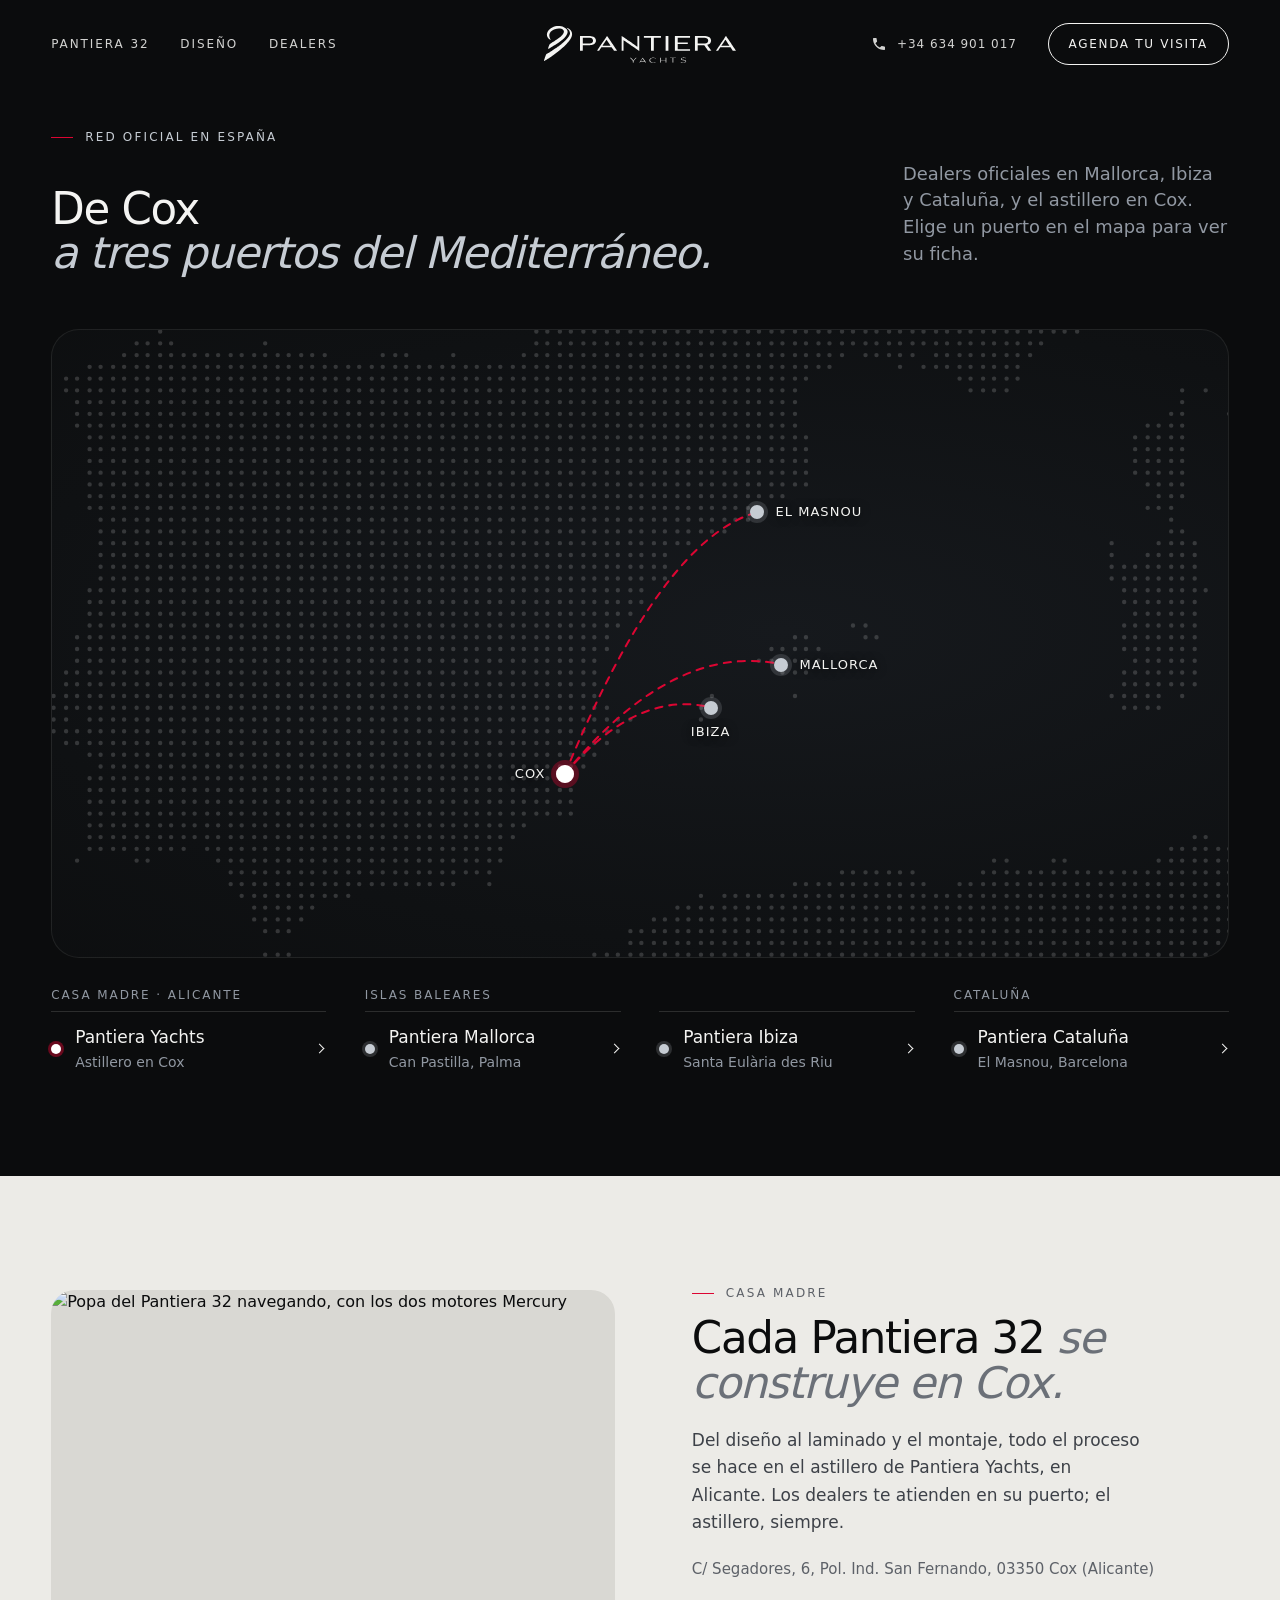
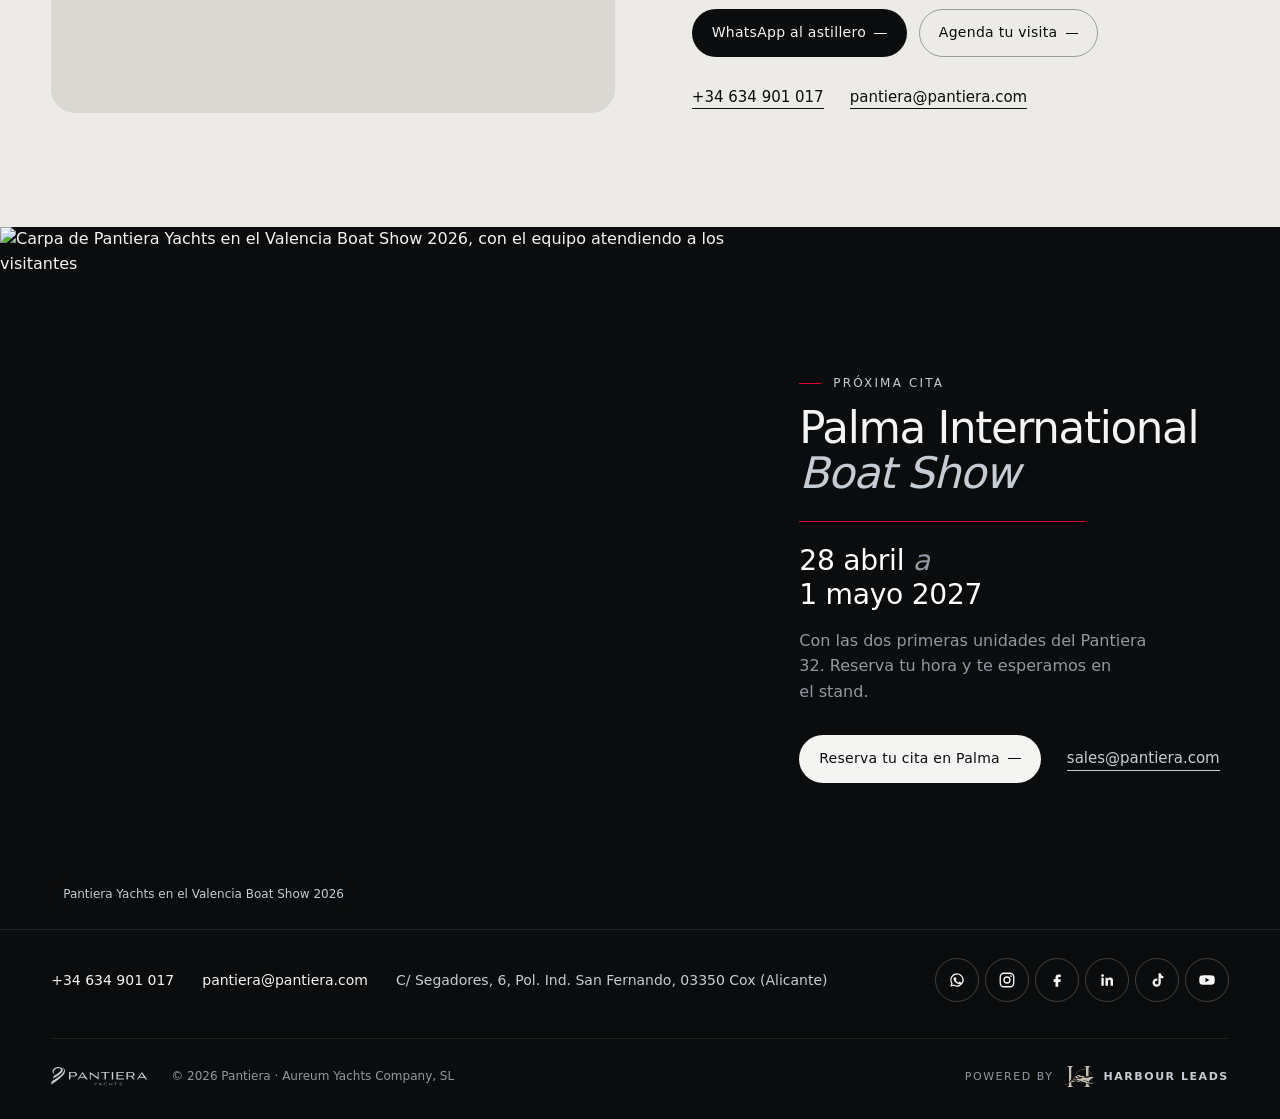
==== commit 58e59838: "Rodapé simples, powered by Harbour Leads, sem interruptor de movimento Co-Authored-By: Claude Fable " ====
--- a/dealers/index.html
+++ b/dealers/index.html
@@ -27,6 +27,7 @@
 <link rel="icon" href="../favicon.svg" type="image/svg+xml">
 <link rel="preload" href="../fonts/archivo.woff2" as="font" type="font/woff2" crossorigin>
 <link rel="stylesheet" href="../estilo.css?v=97f2e28e">
+<link rel="stylesheet" href="../novo/f4-rodape.css">
 <script type="application/ld+json">{"@context":"https://schema.org","@type":"Organization","name":"Pantiera Yachts","legalName":"Aureum Yachts Company, SL","url":"https://pantiera-yachts.github.io/","logo":"https://pantiera-yachts.github.io/img/logo-pantiera-600.png","address":{"@type":"PostalAddress","streetAddress":"C/ Segadores, 6, Pol. Ind. San Fernando","postalCode":"03350","addressLocality":"Cox","addressRegion":"Alicante","addressCountry":"ES"},"telephone":"+34 634 901 017","email":"pantiera@pantiera.com","sameAs":["https://www.instagram.com/pantierayachts/","https://www.facebook.com/people/Pantiera-Yachts/61588988215481/","https://www.linkedin.com/company/pantiera-yachts","https://www.tiktok.com/@pantierayachts","https://www.youtube.com/@PantieraYachts"],"makesOffer":[{"@type":"Offer","itemOffered":{"@type":"Product","name":"Pantiera 32","brand":"Pantiera Yachts","description":"Dayboat de 9,70 m con dos motores fueraborda Mercury, construido en Cox (Alicante)."}}]}</script>
 </head>
 <body id="inicio" class="pg-pagina pg-dealers">
@@ -278,7 +279,7 @@
     <div class="rodape-fim">
       <a class="rodape-marca" href="../#inicio" aria-label="Pantiera Yachts, inicio"><svg class="rodape-logo" viewBox="0 0 1919.31 368" aria-hidden="true"><use href="#logo"/></svg></a>
       <p class="legal">© 2026 Pantiera · Aureum Yachts Company, SL</p>
-      <button class="mov" type="button" role="switch" aria-checked="false" data-mov><i aria-hidden="true"></i><span>Reducir movimiento</span></button>
+      <a class="feito-por" href="https://harbourleads.eu" target="_blank" rel="noopener"><span>Powered by</span><img src="../img/harbour-leads-simbolo.webp" alt="" width="34" height="22" loading="lazy" decoding="async"><b>Harbour Leads</b></a>
     </div>
   </div>
 </footer>
--- a/novo/f4-rodape.css
+++ b/novo/f4-rodape.css
@@ -0,0 +1,10 @@
+/* rodapé (16/11): pequeno e simples, é só o fim do site. Sem «Presentes en» (subiu para a visita), sem interruptor de movimento.
+   No canto, discreto, o crédito da Harbour Leads com o símbolo. */
+.feito-por{display:inline-flex;align-items:center;gap:8px;min-height:44px;margin-left:auto;font-size:.6875rem;font-weight:500;letter-spacing:.14em;text-transform:uppercase;color:var(--nevoa);text-decoration:none;white-space:nowrap;transition:color var(--t-toque) var(--curva)}
+.feito-por img{display:block;width:34px;height:22px;object-fit:contain;opacity:.8;transition:opacity var(--t-toque) var(--curva)}
+.feito-por b{font-weight:600;color:var(--espuma-2);transition:color var(--t-toque) var(--curva)}
+.feito-por:hover b,.feito-por:focus-visible b{color:var(--espuma)}
+.feito-por:hover img,.feito-por:focus-visible img{opacity:1}
+@media (max-width:899px){
+  .rodape-fim .feito-por{grid-column:1/-1;justify-self:end;margin:0}
+}
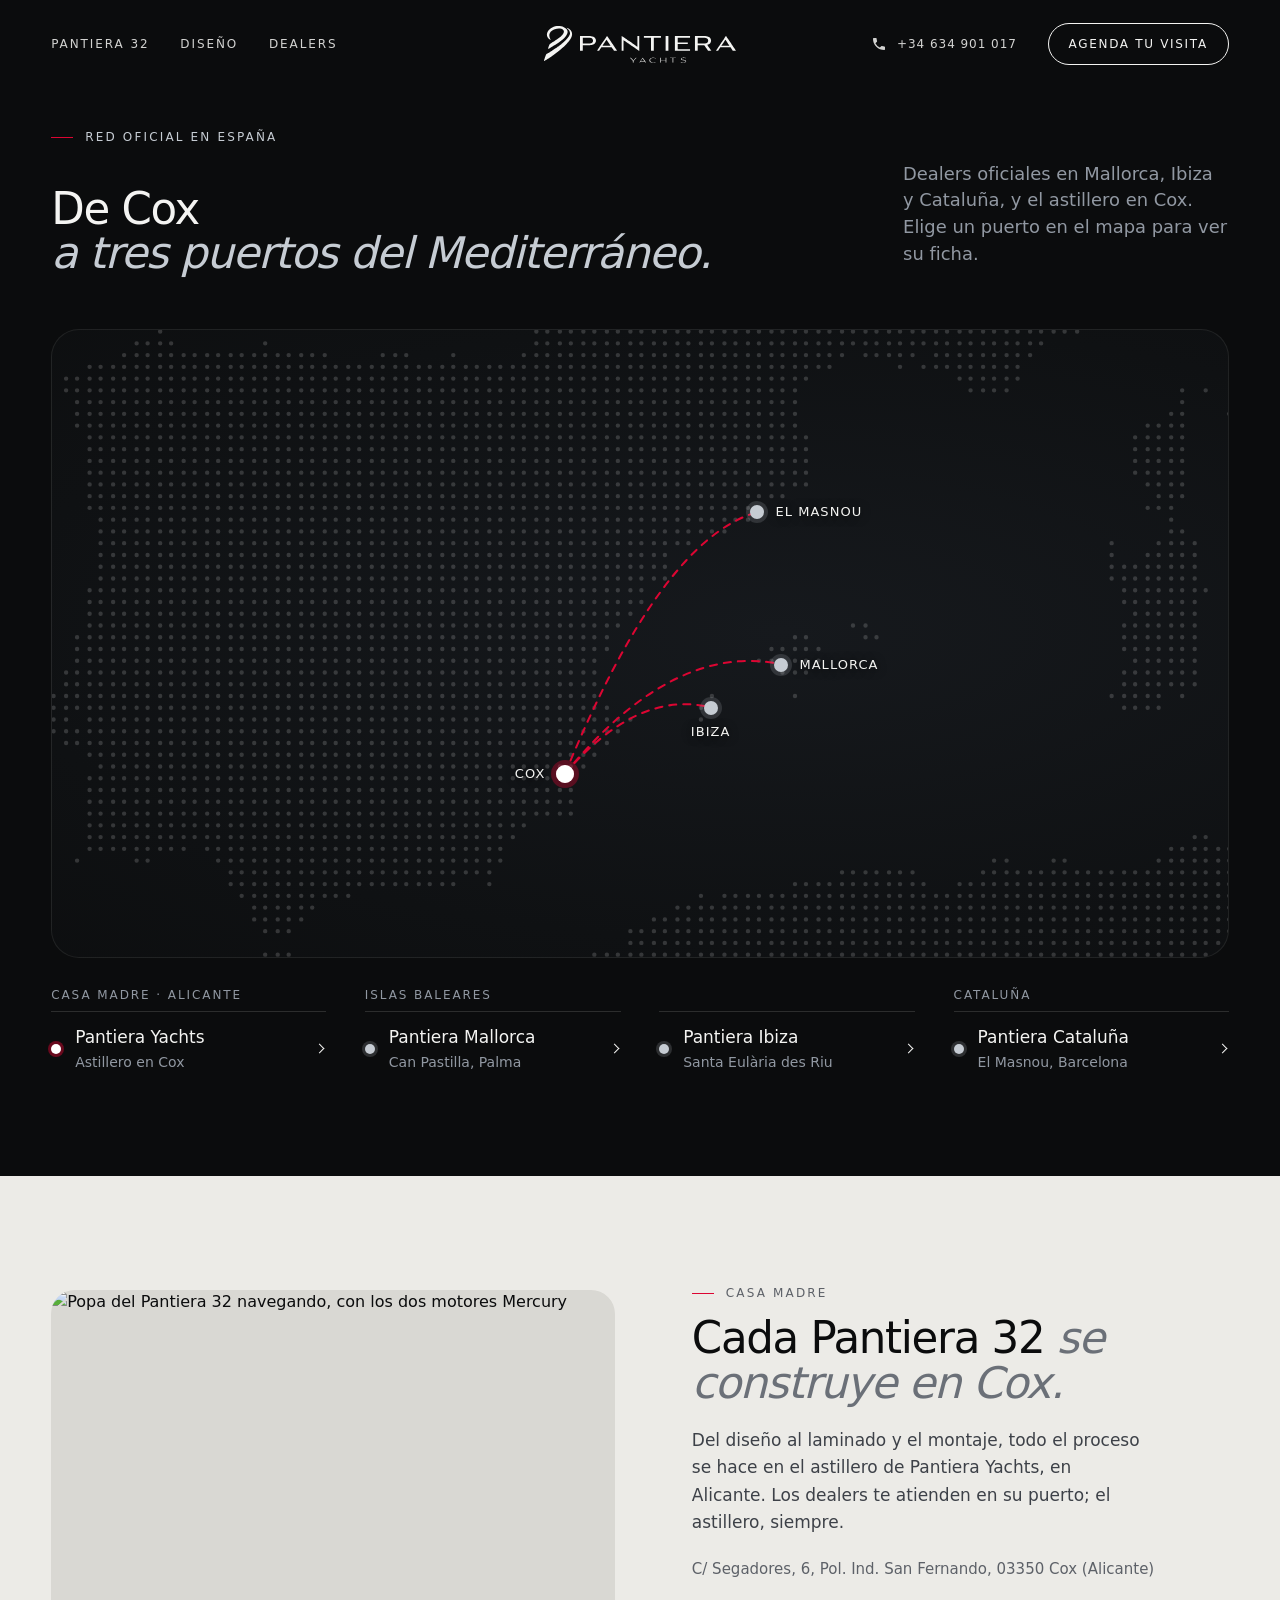
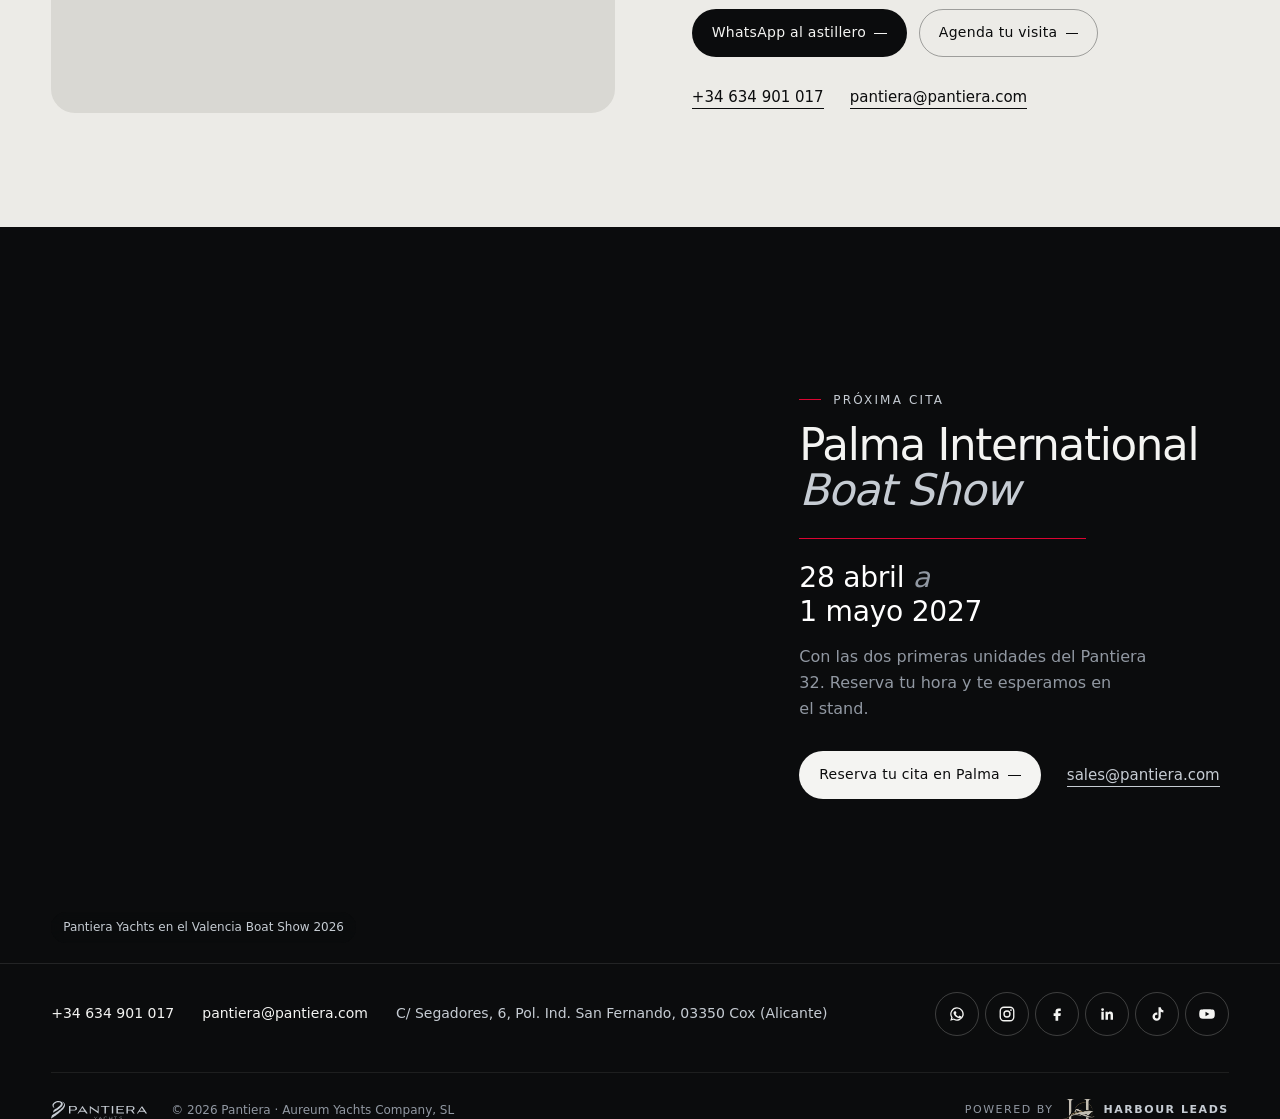
==== commit cf0925ce: "Home: 2.ª secção em papel com reels inclinados, secção 32 com plano compacto e CTA do configurador, " ====
--- a/dealers/index.html
+++ b/dealers/index.html
@@ -27,7 +27,7 @@
 <link rel="icon" href="../favicon.svg" type="image/svg+xml">
 <link rel="preload" href="../fonts/archivo.woff2" as="font" type="font/woff2" crossorigin>
 <link rel="stylesheet" href="../estilo.css?v=97f2e28e">
-<link rel="stylesheet" href="../novo/f4-rodape.css">
+<link rel="stylesheet" href="../novo/f4-rodape.css?v=fa51c0d0">
 <script type="application/ld+json">{"@context":"https://schema.org","@type":"Organization","name":"Pantiera Yachts","legalName":"Aureum Yachts Company, SL","url":"https://pantiera-yachts.github.io/","logo":"https://pantiera-yachts.github.io/img/logo-pantiera-600.png","address":{"@type":"PostalAddress","streetAddress":"C/ Segadores, 6, Pol. Ind. San Fernando","postalCode":"03350","addressLocality":"Cox","addressRegion":"Alicante","addressCountry":"ES"},"telephone":"+34 634 901 017","email":"pantiera@pantiera.com","sameAs":["https://www.instagram.com/pantierayachts/","https://www.facebook.com/people/Pantiera-Yachts/61588988215481/","https://www.linkedin.com/company/pantiera-yachts","https://www.tiktok.com/@pantierayachts","https://www.youtube.com/@PantieraYachts"],"makesOffer":[{"@type":"Offer","itemOffered":{"@type":"Product","name":"Pantiera 32","brand":"Pantiera Yachts","description":"Dayboat de 9,70 m con dos motores fueraborda Mercury, construido en Cox (Alicante)."}}]}</script>
 </head>
 <body id="inicio" class="pg-pagina pg-dealers">
@@ -287,11 +287,11 @@
 <script>window.DEALERS=[{"pais":"España","nome":"Pantiera Mallorca · Sea Moments Charter","local":"Club Marítimo San Antonio de la Playa, Can Pastilla (Palma)","tel":"+34 603 736 310","email":"mallorca@pantiera.com","lat":39.5352,"lon":2.7147},{"pais":"España","nome":"Pantiera Ibiza · TOT Charter Ibiza","local":"Marina Santa Eulària, Santa Eulària des Riu","tel":"+34 646 901 591","email":"info@totcharteribiza.com","lat":38.9846,"lon":1.5376},{"pais":"España","nome":"Pantiera Cataluña · Luxmar Náutica","local":"Puerto Deportivo El Masnou, Barcelona","tel":"+34 641 059 955","email":"catalunya@pantiera.com","lat":41.4759,"lon":2.3168}];window.MAPA={"bcn":{"x":1821.7,"y":366.1},"w":3600,"h":1360};
 /* «Reducir movimiento»: a escolha guarda-se e vale desde o início do carregamento, antes dos módulos lerem a preferência */
 (function(){try{if(localStorage.getItem('pt-mov')!=='reduz')return;document.documentElement.classList.add('sem-mov');var mm=window.matchMedia.bind(window);window.matchMedia=function(q){if(/prefers-reduced-motion:\s*reduce/.test(q))return{matches:true,media:q,onchange:null,addEventListener:function(){},removeEventListener:function(){},addListener:function(){},removeListener:function(){},dispatchEvent:function(){return false}};return mm(q)}}catch(e){}})();</script>
-<script src="../js/00-core.js?v=e87224d5" defer></script>
-<script src="../js/15-menu.js?v=0618c935" defer></script>
-<script src="../js/20-comuns.js?v=02c35f1f" defer></script>
-<script src="../js/62-dealers.js?v=9c5d0594" defer></script>
-<script src="../js/86-paginas.js?v=0d7e7c5e" defer></script>
-<script src="../js/90-rodape.js?v=cf5cbc75" defer></script>
+<script src="../js/00-core.js?v=eb9c812e" defer></script>
+<script src="../js/15-menu.js?v=db22d59f" defer></script>
+<script src="../js/20-comuns.js?v=5c9d0229" defer></script>
+<script src="../js/62-dealers.js?v=0259e9df" defer></script>
+<script src="../js/86-paginas.js?v=a9909190" defer></script>
+<script src="../js/90-rodape.js?v=f96f4865" defer></script>
 </body>
 </html>
